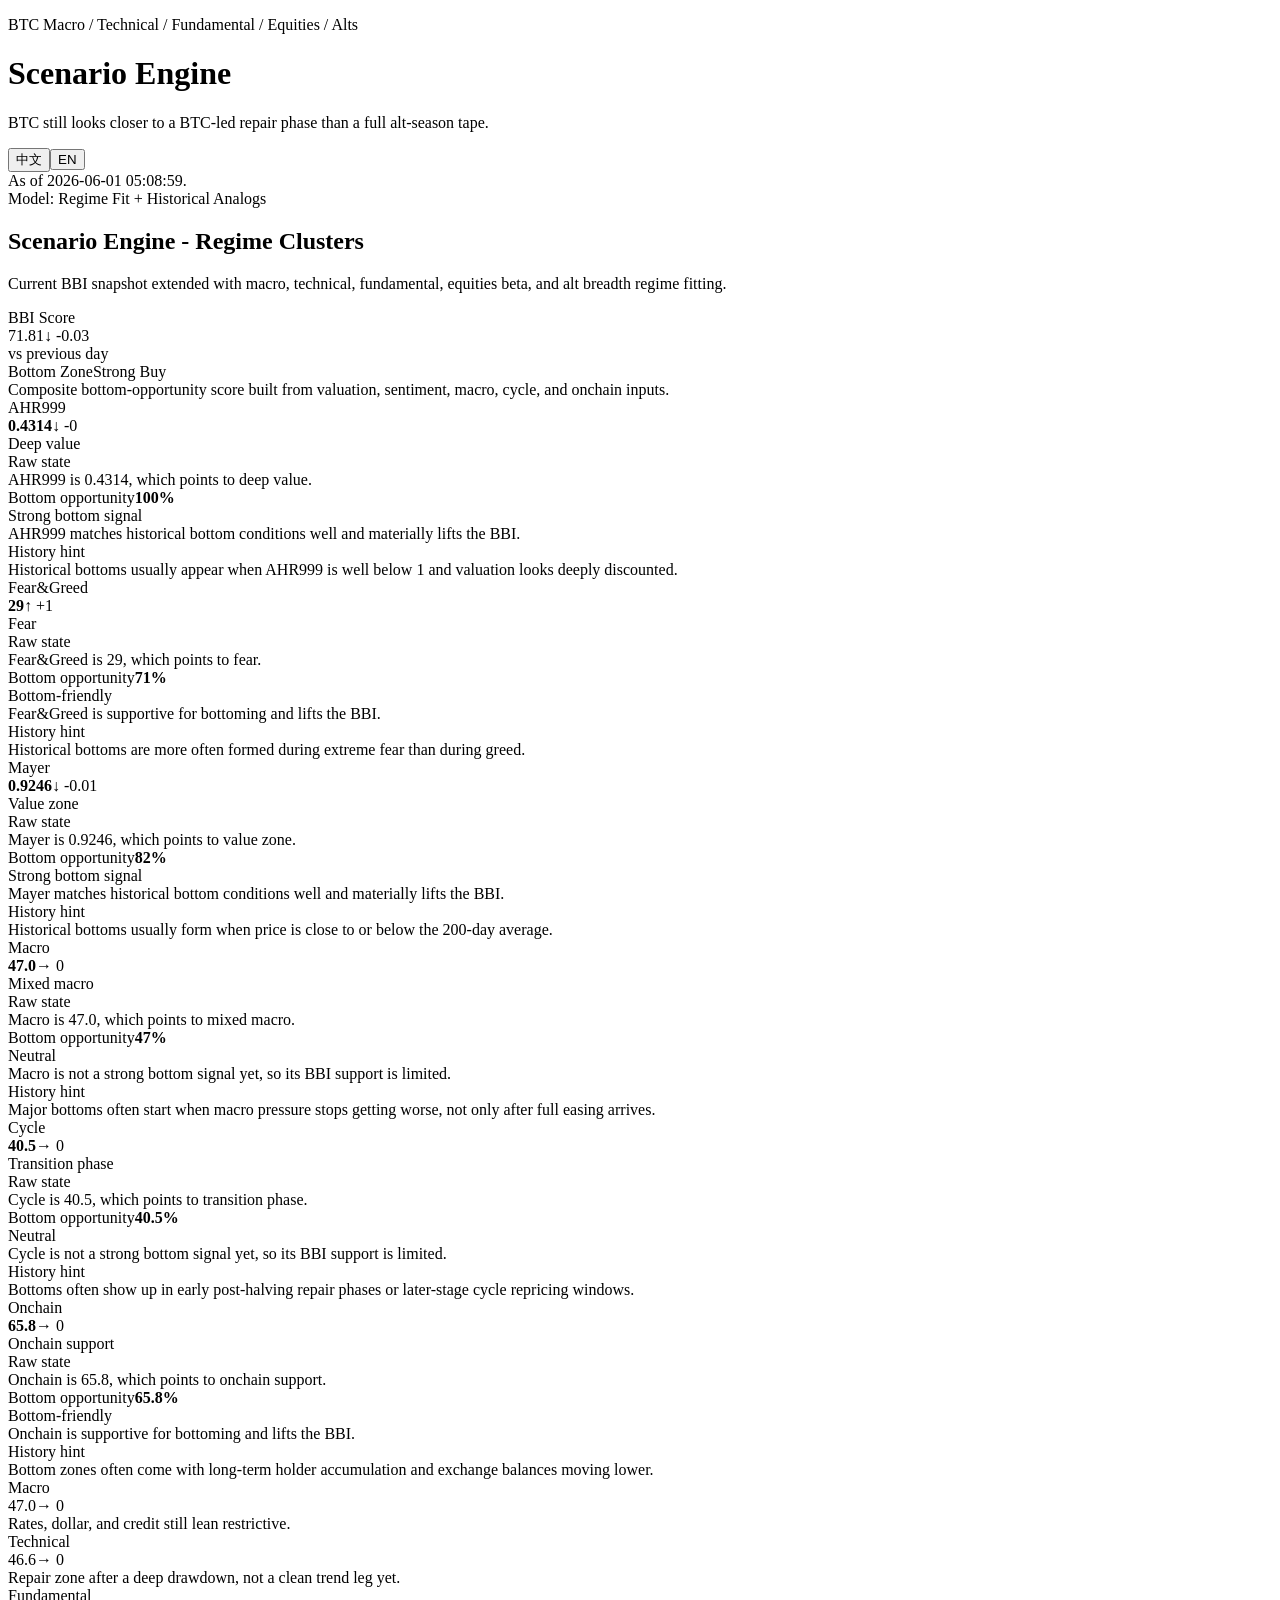
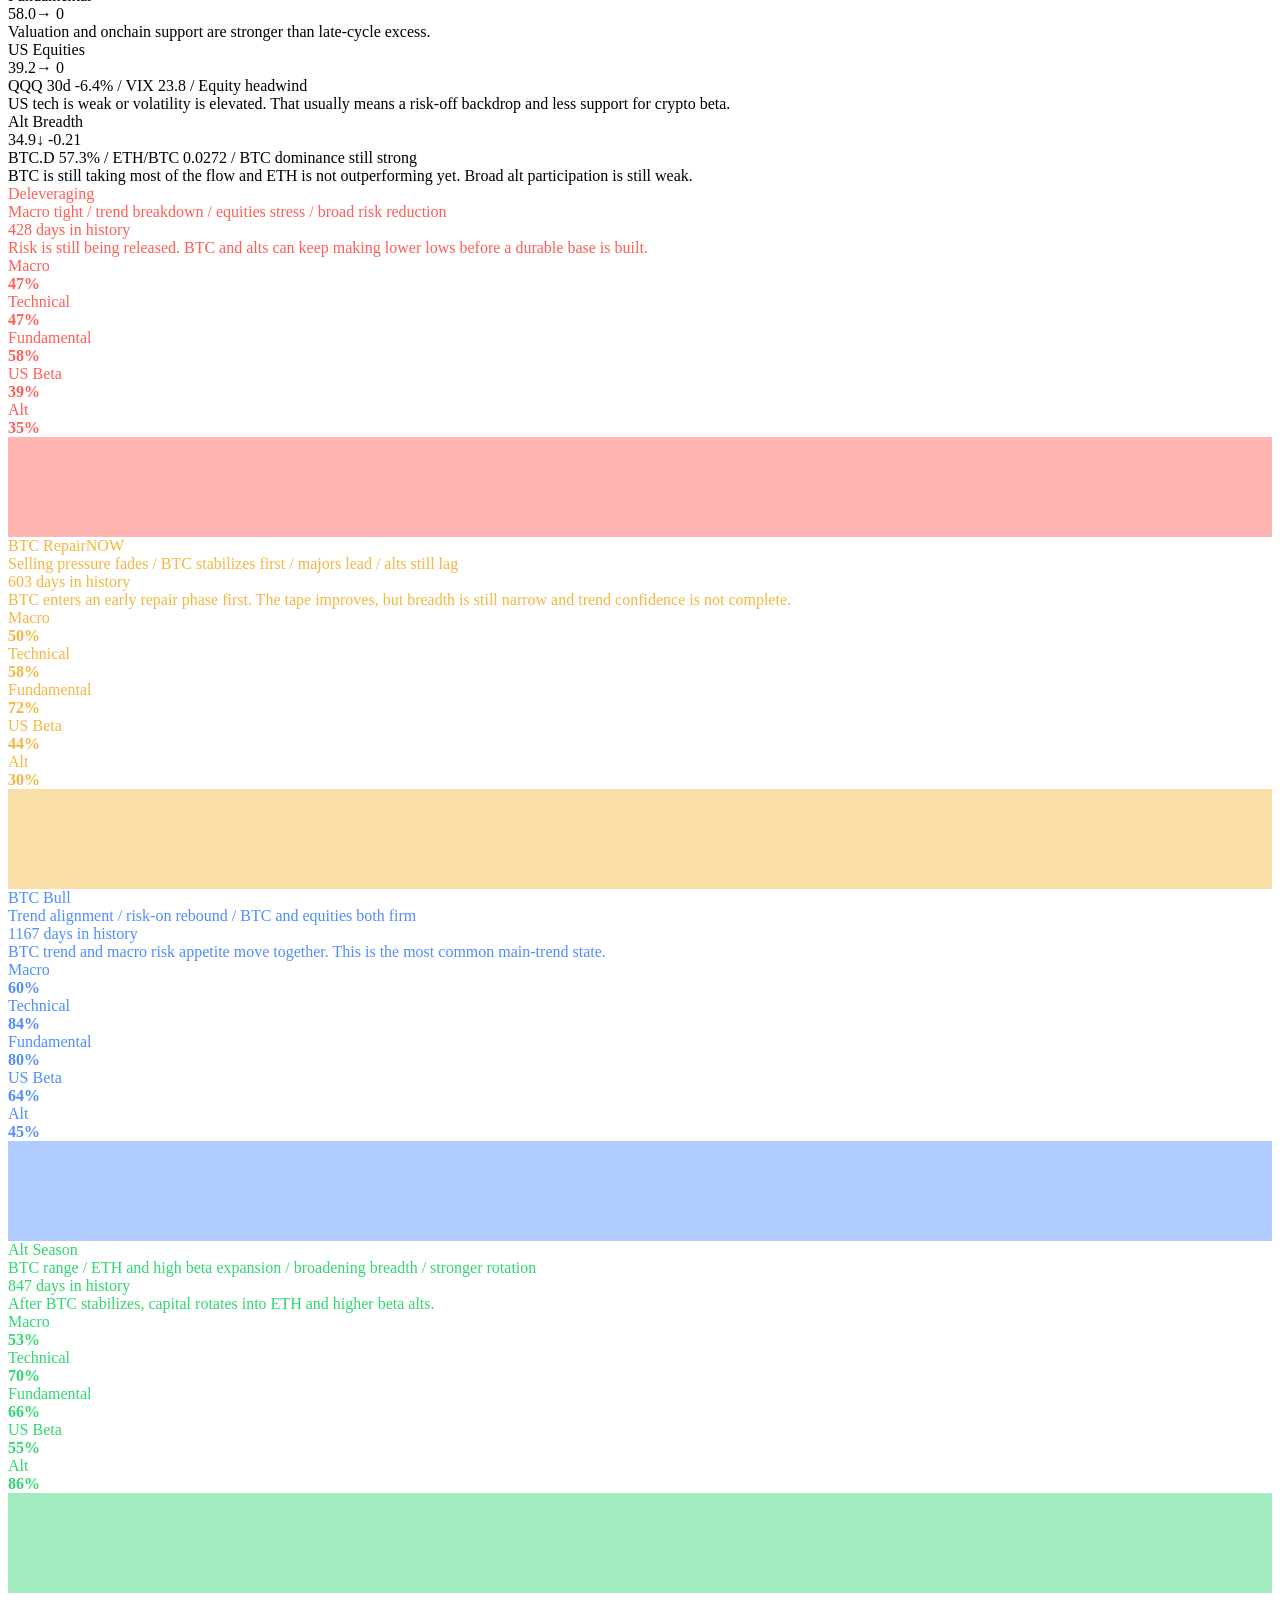
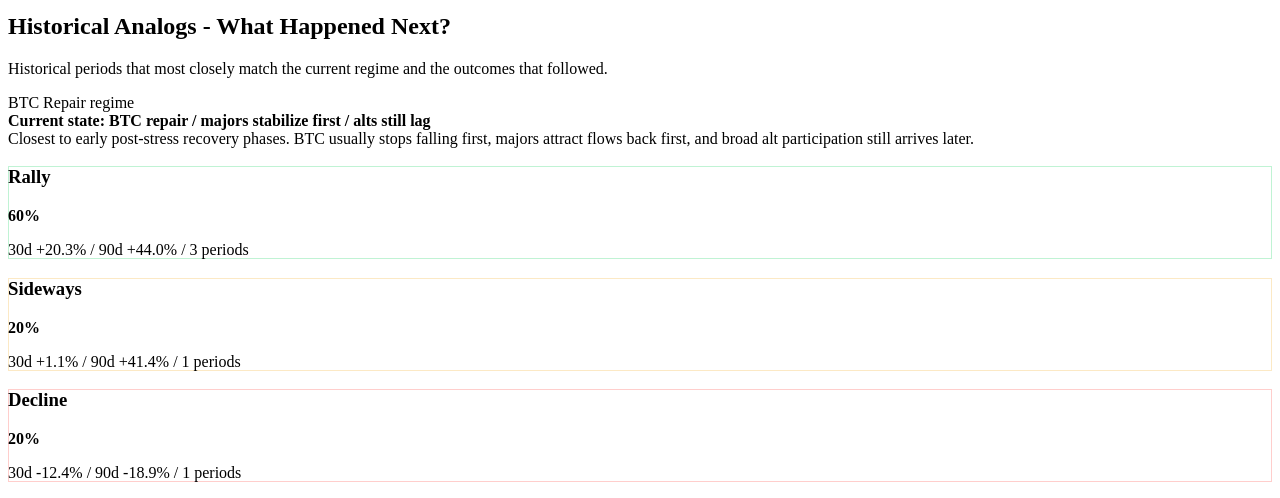
==== index.html @ 5a55af1e "Deploy BBI dashboard 2026-06-01T05:09:39Z" ====
<!DOCTYPE html><html lang="en"><head><meta charSet="utf-8"/><meta name="viewport" content="width=device-width, initial-scale=1"/><link rel="stylesheet" href="/BBI-Page/_next/static/css/bd94a041057c3c7c.css" data-precedence="next"/><link rel="preload" as="script" fetchPriority="low" href="/BBI-Page/_next/static/chunks/webpack-a147e63eb4eee7f7.js"/><script src="/BBI-Page/_next/static/chunks/4bd1b696-544a2c7dd83c2807.js" async=""></script><script src="/BBI-Page/_next/static/chunks/684-7458c9f9951d7378.js" async=""></script><script src="/BBI-Page/_next/static/chunks/main-app-923043926b00c5e9.js" async=""></script><script src="/BBI-Page/_next/static/chunks/app/page-52afeafeef159ca9.js" async=""></script><title>BTC Regime Dashboard</title><meta name="description" content="BTC macro, technical, fundamental, equities, and alt breadth dashboard."/><script src="/BBI-Page/_next/static/chunks/polyfills-42372ed130431b0a.js" noModule=""></script></head><body><div class="app-shell"><header class="hero"><div><p class="eyebrow">BTC Macro / Technical / Fundamental / Equities / Alts</p><h1>Scenario Engine</h1><p class="hero-copy">BTC still looks closer to a BTC-led repair phase than a full alt-season tape.</p></div><div class="hero-meta"><div class="lang-toggle" role="group" aria-label="Language toggle"><button class="">中文</button><button class="active">EN</button></div><div class="pill">As of<!-- --> <!-- -->2026-06-01 05:08:59.</div><div class="pill">Model: Regime Fit + Historical Analogs</div></div></header><main><section class="panel"><div class="panel-header"><div><h2>Scenario Engine - Regime Clusters</h2><p>Current BBI snapshot extended with macro, technical, fundamental, equities beta, and alt breadth regime fitting.</p></div></div><div class="metrics-layout"><article class="bbi-card"><div class="bbi-head"><div><div class="metric-label">BBI Score</div><div class="bbi-score-row"><div><div class="metric-value-with-delta large"><span class="metric-value bbi-value">71.81</span><span class="metric-delta down">↓<!-- --> <!-- -->-0.03</span></div><div class="metric-delta-caption">vs previous day</div></div><div class="bbi-status"><span class="bbi-zone">Bottom Zone</span><span class="bbi-signal">Strong Buy</span></div></div><div class="metric-note pos">Composite bottom-opportunity score built from valuation, sentiment, macro, cycle, and onchain inputs.</div></div></div><div class="bbi-breakdown"><div class="bbi-component"><div class="bbi-component-header"><div class="bbi-component-top"><span>AHR999</span><div class="bbi-component-value-wrap"><strong>0.4314</strong><span class="metric-delta inline down">↓<!-- --> <!-- -->-0</span></div></div><div class="bbi-component-meta">Deep value</div></div><div class="bbi-copy-block"><div class="bbi-copy-label">Raw state</div><div class="bbi-copy-text">AHR999 is 0.4314, which points to deep value.</div></div><div class="bbi-opportunity-block"><div class="bbi-component-top bbi-opportunity-top"><span>Bottom opportunity</span><strong>100<!-- -->%</strong></div><div class="bar subtle-bar"><i style="width:100%;color:#2fd670"></i></div><div class="bbi-component-meta">Strong bottom signal</div><div class="bbi-copy-text">AHR999 matches historical bottom conditions well and materially lifts the BBI.</div></div><div class="bbi-copy-block bbi-history-block"><div class="bbi-copy-label">History hint</div><div class="bbi-copy-text">Historical bottoms usually appear when AHR999 is well below 1 and valuation looks deeply discounted.</div></div></div><div class="bbi-component"><div class="bbi-component-header"><div class="bbi-component-top"><span>Fear&amp;Greed</span><div class="bbi-component-value-wrap"><strong>29</strong><span class="metric-delta inline up">↑<!-- --> <!-- -->+1</span></div></div><div class="bbi-component-meta">Fear</div></div><div class="bbi-copy-block"><div class="bbi-copy-label">Raw state</div><div class="bbi-copy-text">Fear&amp;Greed is 29, which points to fear.</div></div><div class="bbi-opportunity-block"><div class="bbi-component-top bbi-opportunity-top"><span>Bottom opportunity</span><strong>71<!-- -->%</strong></div><div class="bar subtle-bar"><i style="width:71%;color:#f3b63f"></i></div><div class="bbi-component-meta">Bottom-friendly</div><div class="bbi-copy-text">Fear&amp;Greed is supportive for bottoming and lifts the BBI.</div></div><div class="bbi-copy-block bbi-history-block"><div class="bbi-copy-label">History hint</div><div class="bbi-copy-text">Historical bottoms are more often formed during extreme fear than during greed.</div></div></div><div class="bbi-component"><div class="bbi-component-header"><div class="bbi-component-top"><span>Mayer</span><div class="bbi-component-value-wrap"><strong>0.9246</strong><span class="metric-delta inline down">↓<!-- --> <!-- -->-0.01</span></div></div><div class="bbi-component-meta">Value zone</div></div><div class="bbi-copy-block"><div class="bbi-copy-label">Raw state</div><div class="bbi-copy-text">Mayer is 0.9246, which points to value zone.</div></div><div class="bbi-opportunity-block"><div class="bbi-component-top bbi-opportunity-top"><span>Bottom opportunity</span><strong>82<!-- -->%</strong></div><div class="bar subtle-bar"><i style="width:82%;color:#4f8cff"></i></div><div class="bbi-component-meta">Strong bottom signal</div><div class="bbi-copy-text">Mayer matches historical bottom conditions well and materially lifts the BBI.</div></div><div class="bbi-copy-block bbi-history-block"><div class="bbi-copy-label">History hint</div><div class="bbi-copy-text">Historical bottoms usually form when price is close to or below the 200-day average.</div></div></div><div class="bbi-component"><div class="bbi-component-header"><div class="bbi-component-top"><span>Macro</span><div class="bbi-component-value-wrap"><strong>47.0</strong><span class="metric-delta inline flat">→<!-- --> <!-- -->0</span></div></div><div class="bbi-component-meta">Mixed macro</div></div><div class="bbi-copy-block"><div class="bbi-copy-label">Raw state</div><div class="bbi-copy-text">Macro is 47.0, which points to mixed macro.</div></div><div class="bbi-opportunity-block"><div class="bbi-component-top bbi-opportunity-top"><span>Bottom opportunity</span><strong>47<!-- -->%</strong></div><div class="bar subtle-bar"><i style="width:47%;color:#ff8a4c"></i></div><div class="bbi-component-meta">Neutral</div><div class="bbi-copy-text">Macro is not a strong bottom signal yet, so its BBI support is limited.</div></div><div class="bbi-copy-block bbi-history-block"><div class="bbi-copy-label">History hint</div><div class="bbi-copy-text">Major bottoms often start when macro pressure stops getting worse, not only after full easing arrives.</div></div></div><div class="bbi-component"><div class="bbi-component-header"><div class="bbi-component-top"><span>Cycle</span><div class="bbi-component-value-wrap"><strong>40.5</strong><span class="metric-delta inline flat">→<!-- --> <!-- -->0</span></div></div><div class="bbi-component-meta">Transition phase</div></div><div class="bbi-copy-block"><div class="bbi-copy-label">Raw state</div><div class="bbi-copy-text">Cycle is 40.5, which points to transition phase.</div></div><div class="bbi-opportunity-block"><div class="bbi-component-top bbi-opportunity-top"><span>Bottom opportunity</span><strong>40.5<!-- -->%</strong></div><div class="bar subtle-bar"><i style="width:40.5%;color:#7a8cff"></i></div><div class="bbi-component-meta">Neutral</div><div class="bbi-copy-text">Cycle is not a strong bottom signal yet, so its BBI support is limited.</div></div><div class="bbi-copy-block bbi-history-block"><div class="bbi-copy-label">History hint</div><div class="bbi-copy-text">Bottoms often show up in early post-halving repair phases or later-stage cycle repricing windows.</div></div></div><div class="bbi-component"><div class="bbi-component-header"><div class="bbi-component-top"><span>Onchain</span><div class="bbi-component-value-wrap"><strong>65.8</strong><span class="metric-delta inline flat">→<!-- --> <!-- -->0</span></div></div><div class="bbi-component-meta">Onchain support</div></div><div class="bbi-copy-block"><div class="bbi-copy-label">Raw state</div><div class="bbi-copy-text">Onchain is 65.8, which points to onchain support.</div></div><div class="bbi-opportunity-block"><div class="bbi-component-top bbi-opportunity-top"><span>Bottom opportunity</span><strong>65.8<!-- -->%</strong></div><div class="bar subtle-bar"><i style="width:65.8%;color:#46d4d1"></i></div><div class="bbi-component-meta">Bottom-friendly</div><div class="bbi-copy-text">Onchain is supportive for bottoming and lifts the BBI.</div></div><div class="bbi-copy-block bbi-history-block"><div class="bbi-copy-label">History hint</div><div class="bbi-copy-text">Bottom zones often come with long-term holder accumulation and exchange balances moving lower.</div></div></div></div></article><div class="metric-grid secondary-metrics"><article class="metric-card"><div class="metric-label">Macro</div><div class="metric-value-with-delta "><span class="metric-value ">47.0</span><span class="metric-delta flat">→<!-- --> <!-- -->0</span></div><div class="metric-note warn">Rates, dollar, and credit still lean restrictive.</div></article><article class="metric-card"><div class="metric-label">Technical</div><div class="metric-value-with-delta "><span class="metric-value ">46.6</span><span class="metric-delta flat">→<!-- --> <!-- -->0</span></div><div class="metric-note warn">Repair zone after a deep drawdown, not a clean trend leg yet.</div></article><article class="metric-card"><div class="metric-label">Fundamental</div><div class="metric-value-with-delta "><span class="metric-value ">58.0</span><span class="metric-delta flat">→<!-- --> <!-- -->0</span></div><div class="metric-note pos">Valuation and onchain support are stronger than late-cycle excess.</div></article><article class="metric-card"><div class="metric-label">US Equities</div><div class="metric-value-with-delta "><span class="metric-value ">39.2</span><span class="metric-delta flat">→<!-- --> <!-- -->0</span></div><div class="metric-note warn">QQQ 30d -6.4% / VIX 23.8 / Equity headwind</div><div class="metric-note">US tech is weak or volatility is elevated. That usually means a risk-off backdrop and less support for crypto beta.</div></article><article class="metric-card"><div class="metric-label">Alt Breadth</div><div class="metric-value-with-delta "><span class="metric-value ">34.9</span><span class="metric-delta down">↓<!-- --> <!-- -->-0.21</span></div><div class="metric-note risk">BTC.D 57.3% / ETH/BTC 0.0272 / BTC dominance still strong</div><div class="metric-note">BTC is still taking most of the flow and ETH is not outperforming yet. Broad alt participation is still weak.</div></article></div></div><div class="cluster-grid"><article class="cluster-card " style="color:#ff5d57"><div class="cluster-head"><div class="cluster-dot"></div><div class="cluster-title">Deleveraging</div></div><div class="cluster-subtitle">Macro tight / trend breakdown / equities stress / broad risk reduction</div><div class="cluster-history">428 days in history</div><div class="cluster-thesis">Risk is still being released. BTC and alts can keep making lower lows before a durable base is built.</div><div class="signal-list"><div class="signal-row"><span>Macro</span><div class="bar"><i style="width:47%;color:#ff5d57"></i></div><strong>47<!-- -->%</strong></div><div class="signal-row"><span>Technical</span><div class="bar"><i style="width:47%;color:#ff5d57"></i></div><strong>47<!-- -->%</strong></div><div class="signal-row"><span>Fundamental</span><div class="bar"><i style="width:58%;color:#ff5d57"></i></div><strong>58<!-- -->%</strong></div><div class="signal-row"><span>US Beta</span><div class="bar"><i style="width:39%;color:#ff5d57"></i></div><strong>39<!-- -->%</strong></div><div class="signal-row"><span>Alt</span><div class="bar"><i style="width:35%;color:#ff5d57"></i></div><strong>35<!-- -->%</strong></div></div><div class="micro-strip" style="grid-template-columns:repeat(3, minmax(0, 1fr))"><div data-label="Rally" style="height:28.8px;background:rgba(255, 93, 87, 0.45)"></div><div data-label="Sideways" style="height:22px;background:rgba(255, 93, 87, 0.45)"></div><div data-label="Decline" style="height:49.2px;background:rgba(255, 93, 87, 0.45)"></div></div></article><article class="cluster-card active" style="color:#f3b63f"><div class="cluster-head"><div class="cluster-dot"></div><div class="cluster-title">BTC Repair<span class="now-tag">NOW</span></div></div><div class="cluster-subtitle">Selling pressure fades / BTC stabilizes first / majors lead / alts still lag</div><div class="cluster-history">603 days in history</div><div class="cluster-thesis">BTC enters an early repair phase first. The tape improves, but breadth is still narrow and trend confidence is not complete.</div><div class="signal-list"><div class="signal-row"><span>Macro</span><div class="bar"><i style="width:50%;color:#f3b63f"></i></div><strong>50<!-- -->%</strong></div><div class="signal-row"><span>Technical</span><div class="bar"><i style="width:58%;color:#f3b63f"></i></div><strong>58<!-- -->%</strong></div><div class="signal-row"><span>Fundamental</span><div class="bar"><i style="width:72%;color:#f3b63f"></i></div><strong>72<!-- -->%</strong></div><div class="signal-row"><span>US Beta</span><div class="bar"><i style="width:44%;color:#f3b63f"></i></div><strong>44<!-- -->%</strong></div><div class="signal-row"><span>Alt</span><div class="bar"><i style="width:30%;color:#f3b63f"></i></div><strong>30<!-- -->%</strong></div></div><div class="micro-strip" style="grid-template-columns:repeat(3, minmax(0, 1fr))"><div data-label="Rally" style="height:42.4px;background:rgba(243, 182, 63, 0.45)"></div><div data-label="Sideways" style="height:28.8px;background:rgba(243, 182, 63, 0.45)"></div><div data-label="Decline" style="height:28.8px;background:rgba(243, 182, 63, 0.45)"></div></div></article><article class="cluster-card " style="color:#4f8cff"><div class="cluster-head"><div class="cluster-dot"></div><div class="cluster-title">BTC Bull</div></div><div class="cluster-subtitle">Trend alignment / risk-on rebound / BTC and equities both firm</div><div class="cluster-history">1167 days in history</div><div class="cluster-thesis">BTC trend and macro risk appetite move together. This is the most common main-trend state.</div><div class="signal-list"><div class="signal-row"><span>Macro</span><div class="bar"><i style="width:60%;color:#4f8cff"></i></div><strong>60<!-- -->%</strong></div><div class="signal-row"><span>Technical</span><div class="bar"><i style="width:84%;color:#4f8cff"></i></div><strong>84<!-- -->%</strong></div><div class="signal-row"><span>Fundamental</span><div class="bar"><i style="width:80%;color:#4f8cff"></i></div><strong>80<!-- -->%</strong></div><div class="signal-row"><span>US Beta</span><div class="bar"><i style="width:64%;color:#4f8cff"></i></div><strong>64<!-- -->%</strong></div><div class="signal-row"><span>Alt</span><div class="bar"><i style="width:45%;color:#4f8cff"></i></div><strong>45<!-- -->%</strong></div></div><div class="micro-strip" style="grid-template-columns:repeat(3, minmax(0, 1fr))"><div data-label="Rally" style="height:44.78px;background:rgba(79, 140, 255, 0.45)"></div><div data-label="Sideways" style="height:27.78px;background:rgba(79, 140, 255, 0.45)"></div><div data-label="Decline" style="height:27.78px;background:rgba(79, 140, 255, 0.45)"></div></div></article><article class="cluster-card " style="color:#2fd670"><div class="cluster-head"><div class="cluster-dot"></div><div class="cluster-title">Alt Season</div></div><div class="cluster-subtitle">BTC range / ETH and high beta expansion / broadening breadth / stronger rotation</div><div class="cluster-history">847 days in history</div><div class="cluster-thesis">After BTC stabilizes, capital rotates into ETH and higher beta alts.</div><div class="signal-list"><div class="signal-row"><span>Macro</span><div class="bar"><i style="width:53%;color:#2fd670"></i></div><strong>53<!-- -->%</strong></div><div class="signal-row"><span>Technical</span><div class="bar"><i style="width:70%;color:#2fd670"></i></div><strong>70<!-- -->%</strong></div><div class="signal-row"><span>Fundamental</span><div class="bar"><i style="width:66%;color:#2fd670"></i></div><strong>66<!-- -->%</strong></div><div class="signal-row"><span>US Beta</span><div class="bar"><i style="width:55%;color:#2fd670"></i></div><strong>55<!-- -->%</strong></div><div class="signal-row"><span>Alt</span><div class="bar"><i style="width:86%;color:#2fd670"></i></div><strong>86<!-- -->%</strong></div></div><div class="micro-strip" style="grid-template-columns:repeat(3, minmax(0, 1fr))"><div data-label="Rally" style="height:35.6px;background:rgba(47, 214, 112, 0.45)"></div><div data-label="Sideways" style="height:35.6px;background:rgba(47, 214, 112, 0.45)"></div><div data-label="Decline" style="height:28.8px;background:rgba(47, 214, 112, 0.45)"></div></div></article></div></section><section class="panel analog-panel"><div class="panel-header"><div><h2>Historical Analogs - What Happened Next?</h2><p>Historical periods that most closely match the current regime and the outcomes that followed.</p></div><div class="pill subtle">BTC Repair<!-- --> <!-- -->regime</div></div><div class="callout"><strong>Current state: BTC repair / majors stabilize first / alts still lag</strong><br/>Closest to early post-stress recovery phases. BTC usually stops falling first, majors attract flows back first, and broad alt participation still arrives later.</div><div class="outcome-grid"><article class="outcome-card" style="border-color:#2fd670;box-shadow:0 0 0 1px rgba(47, 214, 112, 0.3) inset"><h3 class="pos">Rally</h3><strong class="pos">60<!-- -->%</strong><p>30d +20.3% / 90d +44.0% / 3 periods</p></article><article class="outcome-card" style="border-color:#f3b63f;box-shadow:0 0 0 1px rgba(243, 182, 63, 0.3) inset"><h3 class="flat">Sideways</h3><strong class="flat">20<!-- -->%</strong><p>30d +1.1% / 90d +41.4% / 1 periods</p></article><article class="outcome-card" style="border-color:#ff5d57;box-shadow:0 0 0 1px rgba(255, 93, 87, 0.3) inset"><h3 class="neg">Decline</h3><strong class="neg">20<!-- -->%</strong><p>30d -12.4% / 90d -18.9% / 1 periods</p></article></div></section></main></div><script src="/BBI-Page/_next/static/chunks/webpack-a147e63eb4eee7f7.js" async=""></script><script>(self.__next_f=self.__next_f||[]).push([0])</script><script>self.__next_f.push([1,"1:\"$Sreact.fragment\"\n2:I[7555,[],\"\"]\n3:I[1295,[],\"\"]\n5:I[9665,[],\"OutletBoundary\"]\n8:I[9665,[],\"ViewportBoundary\"]\na:I[9665,[],\"MetadataBoundary\"]\nc:I[6614,[],\"\"]\n:HL[\"/BBI-Page/_next/static/css/bd94a041057c3c7c.css\",\"style\"]\n"])</script><script>self.__next_f.push([1,"0:{\"P\":null,\"b\":\"fDonMDnOrNrvxZKt0s-2t\",\"p\":\"/BBI-Page\",\"c\":[\"\",\"\"],\"i\":false,\"f\":[[[\"\",{\"children\":[\"__PAGE__\",{}]},\"$undefined\",\"$undefined\",true],[\"\",[\"$\",\"$1\",\"c\",{\"children\":[[[\"$\",\"link\",\"0\",{\"rel\":\"stylesheet\",\"href\":\"/BBI-Page/_next/static/css/bd94a041057c3c7c.css\",\"precedence\":\"next\",\"crossOrigin\":\"$undefined\",\"nonce\":\"$undefined\"}]],[\"$\",\"html\",null,{\"lang\":\"en\",\"children\":[\"$\",\"body\",null,{\"children\":[\"$\",\"$L2\",null,{\"parallelRouterKey\":\"children\",\"error\":\"$undefined\",\"errorStyles\":\"$undefined\",\"errorScripts\":\"$undefined\",\"template\":[\"$\",\"$L3\",null,{}],\"templateStyles\":\"$undefined\",\"templateScripts\":\"$undefined\",\"notFound\":[[[\"$\",\"title\",null,{\"children\":\"404: This page could not be found.\"}],[\"$\",\"div\",null,{\"style\":{\"fontFamily\":\"system-ui,\\\"Segoe UI\\\",Roboto,Helvetica,Arial,sans-serif,\\\"Apple Color Emoji\\\",\\\"Segoe UI Emoji\\\"\",\"height\":\"100vh\",\"textAlign\":\"center\",\"display\":\"flex\",\"flexDirection\":\"column\",\"alignItems\":\"center\",\"justifyContent\":\"center\"},\"children\":[\"$\",\"div\",null,{\"children\":[[\"$\",\"style\",null,{\"dangerouslySetInnerHTML\":{\"__html\":\"body{color:#000;background:#fff;margin:0}.next-error-h1{border-right:1px solid rgba(0,0,0,.3)}@media (prefers-color-scheme:dark){body{color:#fff;background:#000}.next-error-h1{border-right:1px solid rgba(255,255,255,.3)}}\"}}],[\"$\",\"h1\",null,{\"className\":\"next-error-h1\",\"style\":{\"display\":\"inline-block\",\"margin\":\"0 20px 0 0\",\"padding\":\"0 23px 0 0\",\"fontSize\":24,\"fontWeight\":500,\"verticalAlign\":\"top\",\"lineHeight\":\"49px\"},\"children\":404}],[\"$\",\"div\",null,{\"style\":{\"display\":\"inline-block\"},\"children\":[\"$\",\"h2\",null,{\"style\":{\"fontSize\":14,\"fontWeight\":400,\"lineHeight\":\"49px\",\"margin\":0},\"children\":\"This page could not be found.\"}]}]]}]}]],[]],\"forbidden\":\"$undefined\",\"unauthorized\":\"$undefined\"}]}]}]]}],{\"children\":[\"__PAGE__\",[\"$\",\"$1\",\"c\",{\"children\":[\"$L4\",\"$undefined\",null,[\"$\",\"$L5\",null,{\"children\":[\"$L6\",\"$L7\",null]}]]}],{},null,false]},null,false],[\"$\",\"$1\",\"h\",{\"children\":[null,[\"$\",\"$1\",\"RMviSoxcm7Jyn9FO8-VSK\",{\"children\":[[\"$\",\"$L8\",null,{\"children\":\"$L9\"}],null]}],[\"$\",\"$La\",null,{\"children\":\"$Lb\"}]]}],false]],\"m\":\"$undefined\",\"G\":[\"$c\",\"$undefined\"],\"s\":false,\"S\":true}\n"])</script><script>self.__next_f.push([1,"9:[[\"$\",\"meta\",\"0\",{\"charSet\":\"utf-8\"}],[\"$\",\"meta\",\"1\",{\"name\":\"viewport\",\"content\":\"width=device-width, initial-scale=1\"}]]\n6:null\n"])</script><script>self.__next_f.push([1,"7:null\nb:[[\"$\",\"title\",\"0\",{\"children\":\"BTC Regime Dashboard\"}],[\"$\",\"meta\",\"1\",{\"name\":\"description\",\"content\":\"BTC macro, technical, fundamental, equities, and alt breadth dashboard.\"}]]\n"])</script><script>self.__next_f.push([1,"d:I[1111,[\"974\",\"static/chunks/app/page-52afeafeef159ca9.js\"],\"DashboardPage\"]\n"])</script><script>self.__next_f.push([1,"4:[\"$\",\"$Ld\",null,{\"data\":{\"asOf\":\"2026-06-01T05:08:59.401231Z\",\"headline\":\"BTC still looks closer to a BTC-led repair phase than a full alt-season tape.\",\"selectedRegime\":\"btc-accumulation\",\"bbiCard\":{\"label\":\"BBI Score\",\"value\":\"71.81\",\"zone\":\"Bottom Zone\",\"signal\":\"Strong Buy\",\"note\":\"Composite bottom-opportunity score built from valuation, sentiment, macro, cycle, and onchain inputs.\",\"tone\":\"pos\",\"delta\":{\"direction\":\"down\",\"value\":\"-0.03\"},\"components\":[{\"label\":\"AHR999\",\"color\":\"#2fd670\",\"value\":\"0.4314\",\"note\":\"Deep value\",\"barValue\":100,\"rawValueText\":\"0.4314\",\"rawLabel\":\"Deep value\",\"opportunityScore\":100,\"opportunityLabel\":\"Strong bottom signal\",\"historyHint\":\"Historical bottoms usually appear when AHR999 is well below 1 and valuation looks deeply discounted.\",\"delta\":{\"direction\":\"down\",\"value\":\"-0\"}},{\"label\":\"Fear\u0026Greed\",\"color\":\"#f3b63f\",\"value\":\"29\",\"note\":\"Fear\",\"barValue\":71,\"rawValueText\":\"29\",\"rawLabel\":\"Fear\",\"opportunityScore\":71,\"opportunityLabel\":\"Bottom-friendly\",\"historyHint\":\"Historical bottoms are more often formed during extreme fear than during greed.\",\"delta\":{\"direction\":\"up\",\"value\":\"+1\"}},{\"label\":\"Mayer\",\"color\":\"#4f8cff\",\"value\":\"0.9246\",\"note\":\"Value zone\",\"barValue\":82,\"rawValueText\":\"0.9246\",\"rawLabel\":\"Value zone\",\"opportunityScore\":82,\"opportunityLabel\":\"Strong bottom signal\",\"historyHint\":\"Historical bottoms usually form when price is close to or below the 200-day average.\",\"delta\":{\"direction\":\"down\",\"value\":\"-0.01\"}},{\"label\":\"Macro\",\"color\":\"#ff8a4c\",\"value\":\"47.0\",\"note\":\"Mixed macro\",\"barValue\":47,\"rawValueText\":\"47.0\",\"rawLabel\":\"Mixed macro\",\"opportunityScore\":47,\"opportunityLabel\":\"Neutral\",\"historyHint\":\"Major bottoms often start when macro pressure stops getting worse, not only after full easing arrives.\",\"delta\":{\"direction\":\"flat\",\"value\":\"0\"}},{\"label\":\"Cycle\",\"color\":\"#7a8cff\",\"value\":\"40.5\",\"note\":\"Transition phase\",\"barValue\":40.5,\"rawValueText\":\"40.5\",\"rawLabel\":\"Transition phase\",\"opportunityScore\":40.5,\"opportunityLabel\":\"Neutral\",\"historyHint\":\"Bottoms often show up in early post-halving repair phases or later-stage cycle repricing windows.\",\"delta\":{\"direction\":\"flat\",\"value\":\"0\"}},{\"label\":\"Onchain\",\"color\":\"#46d4d1\",\"value\":\"65.8\",\"note\":\"Onchain support\",\"barValue\":65.8,\"rawValueText\":\"65.8\",\"rawLabel\":\"Onchain support\",\"opportunityScore\":65.8,\"opportunityLabel\":\"Bottom-friendly\",\"historyHint\":\"Bottom zones often come with long-term holder accumulation and exchange balances moving lower.\",\"delta\":{\"direction\":\"flat\",\"value\":\"0\"}}]},\"snapshotMetrics\":[{\"label\":\"BBI Score\",\"value\":\"71.81\",\"note\":\"Latest BBI output\",\"tone\":\"pos\",\"delta\":{\"direction\":\"down\",\"value\":\"-0.03\"}},{\"label\":\"Macro\",\"value\":\"47.0\",\"note\":\"Rates, dollar, and credit still lean restrictive.\",\"tone\":\"warn\",\"delta\":{\"direction\":\"flat\",\"value\":\"0\"}},{\"label\":\"Technical\",\"value\":\"46.6\",\"note\":\"Repair zone after a deep drawdown, not a clean trend leg yet.\",\"tone\":\"warn\",\"delta\":{\"direction\":\"flat\",\"value\":\"0\"}},{\"label\":\"Fundamental\",\"value\":\"58.0\",\"note\":\"Valuation and onchain support are stronger than late-cycle excess.\",\"tone\":\"pos\",\"delta\":{\"direction\":\"flat\",\"value\":\"0\"}},{\"label\":\"US Equities\",\"value\":\"39.2\",\"note\":\"QQQ 30d -6.4% / VIX 23.8 / Equity headwind\",\"detail\":\"US tech is weak or volatility is elevated. That usually means a risk-off backdrop and less support for crypto beta.\",\"tone\":\"warn\",\"delta\":{\"direction\":\"flat\",\"value\":\"0\"}},{\"label\":\"Alt Breadth\",\"value\":\"34.9\",\"note\":\"BTC.D 57.3% / ETH/BTC 0.0272 / BTC dominance still strong\",\"detail\":\"BTC is still taking most of the flow and ETH is not outperforming yet. Broad alt participation is still weak.\",\"tone\":\"risk\",\"delta\":{\"direction\":\"down\",\"value\":\"-0.21\"}}],\"dimensions\":{\"macro\":47.03,\"technical\":46.62,\"fundamental\":58.01,\"equity\":39.22,\"alts\":34.9},\"regimes\":[{\"id\":\"stress-reset\",\"name\":\"Deleveraging\",\"color\":\"#ff5d57\",\"current\":false,\"history\":\"428 days in history\",\"subtitle\":\"Macro tight / trend breakdown / equities stress / broad risk reduction\",\"thesis\":\"Risk is still being released. BTC and alts can keep making lower lows before a durable base is built.\",\"summary\":\"Current state still looks like a deleveraging regime. Macro 47.0 is weak, technical 46.6 is still under breakdown pressure, and equity plus alt breadth remain fragile. This is the stage where downside risk is still larger than upside.\",\"outcomes\":[{\"label\":\"Rally\",\"value\":20,\"detail\":\"30d +31.5% / 90d +147.8% / 1 periods\",\"tone\":\"pos\"},{\"label\":\"Sideways\",\"value\":0,\"detail\":\"30d +0.0% / 90d +0.0% / 0 periods\",\"tone\":\"flat\"},{\"label\":\"Decline\",\"value\":80,\"detail\":\"30d -36.9% / 90d -41.9% / 4 periods\",\"tone\":\"neg\"}],\"signals\":[{\"label\":\"Macro\",\"value\":47},{\"label\":\"Technical\",\"value\":47},{\"label\":\"Fundamental\",\"value\":58},{\"label\":\"US Beta\",\"value\":39},{\"label\":\"Alt\",\"value\":35}],\"micro\":[{\"label\":\"Rally\",\"value\":0.2},{\"label\":\"Sideways\",\"value\":0},{\"label\":\"Decline\",\"value\":0.8}]},{\"id\":\"btc-accumulation\",\"name\":\"BTC Repair\",\"color\":\"#f3b63f\",\"current\":true,\"history\":\"603 days in history\",\"subtitle\":\"Selling pressure fades / BTC stabilizes first / majors lead / alts still lag\",\"thesis\":\"BTC enters an early repair phase first. The tape improves, but breadth is still narrow and trend confidence is not complete.\",\"summary\":\"Current state looks closer to BTC repair than full risk release. BTC is stabilizing before the rest of the tape, but breadth is still narrow and alts are not in charge yet.\",\"outcomes\":[{\"label\":\"Rally\",\"value\":60,\"detail\":\"30d +20.3% / 90d +44.0% / 3 periods\",\"tone\":\"pos\"},{\"label\":\"Sideways\",\"value\":20,\"detail\":\"30d +1.1% / 90d +41.4% / 1 periods\",\"tone\":\"flat\"},{\"label\":\"Decline\",\"value\":20,\"detail\":\"30d -12.4% / 90d -18.9% / 1 periods\",\"tone\":\"neg\"}],\"signals\":[{\"label\":\"Macro\",\"value\":50},{\"label\":\"Technical\",\"value\":58},{\"label\":\"Fundamental\",\"value\":72},{\"label\":\"US Beta\",\"value\":44},{\"label\":\"Alt\",\"value\":30}],\"micro\":[{\"label\":\"Rally\",\"value\":0.6},{\"label\":\"Sideways\",\"value\":0.2},{\"label\":\"Decline\",\"value\":0.2}]},{\"id\":\"btc-bull\",\"name\":\"BTC Bull\",\"color\":\"#4f8cff\",\"current\":false,\"history\":\"1167 days in history\",\"subtitle\":\"Trend alignment / risk-on rebound / BTC and equities both firm\",\"thesis\":\"BTC trend and macro risk appetite move together. This is the most common main-trend state.\",\"summary\":\"A cleaner BTC bull regime needs BTC back in a medium-term uptrend with better macro conditions and calmer equity volatility.\",\"outcomes\":[{\"label\":\"Rally\",\"value\":67,\"detail\":\"30d +17.1% / 90d +60.7% / 4 periods\",\"tone\":\"pos\"},{\"label\":\"Sideways\",\"value\":17,\"detail\":\"30d +1.7% / 90d +9.4% / 1 periods\",\"tone\":\"flat\"},{\"label\":\"Decline\",\"value\":17,\"detail\":\"30d -11.8% / 90d -6.7% / 1 periods\",\"tone\":\"neg\"}],\"signals\":[{\"label\":\"Macro\",\"value\":60},{\"label\":\"Technical\",\"value\":84},{\"label\":\"Fundamental\",\"value\":80},{\"label\":\"US Beta\",\"value\":64},{\"label\":\"Alt\",\"value\":45}],\"micro\":[{\"label\":\"Rally\",\"value\":0.67},{\"label\":\"Sideways\",\"value\":0.17},{\"label\":\"Decline\",\"value\":0.17}]},{\"id\":\"alt-season\",\"name\":\"Alt Season\",\"color\":\"#2fd670\",\"current\":false,\"history\":\"847 days in history\",\"subtitle\":\"BTC range / ETH and high beta expansion / broadening breadth / stronger rotation\",\"thesis\":\"After BTC stabilizes, capital rotates into ETH and higher beta alts.\",\"summary\":\"The key for Alt Season is not another BTC vertical move, but BTC stability plus stronger ETH/BTC and broader market participation.\",\"outcomes\":[{\"label\":\"Rally\",\"value\":40,\"detail\":\"30d +17.3% / 90d +54.7% / 2 periods\",\"tone\":\"pos\"},{\"label\":\"Sideways\",\"value\":40,\"detail\":\"30d +4.8% / 90d +24.9% / 2 periods\",\"tone\":\"flat\"},{\"label\":\"Decline\",\"value\":20,\"detail\":\"30d -21.4% / 90d -33.8% / 1 periods\",\"tone\":\"neg\"}],\"signals\":[{\"label\":\"Macro\",\"value\":53},{\"label\":\"Technical\",\"value\":70},{\"label\":\"Fundamental\",\"value\":66},{\"label\":\"US Beta\",\"value\":55},{\"label\":\"Alt\",\"value\":86}],\"micro\":[{\"label\":\"Rally\",\"value\":0.4},{\"label\":\"Sideways\",\"value\":0.4},{\"label\":\"Decline\",\"value\":0.2}]}],\"analogs\":{\"stress-reset\":{\"label\":\"Current state: deleveraging / forced risk reduction / weak breadth\",\"narrative\":\"Closest to true risk-release windows where volatility forces positioning lower. In this regime, downside usually remains larger than upside until liquidation pressure and macro stress fade.\",\"rows\":[[\"2018-11-07 -\u003e 2018-11-25\",18,72,\"Capitulation extension / breadth collapses\",\"$$6,461 -\u003e $3,824 (-40.8%)\",-52.4,-45.6,-8.2,\"Decline\"],[\"2021-11-15 -\u003e 2021-12-04\",19,63,\"Trend break / leverage unwind\",\"$$65,520 -\u003e $49,221 (-24.9%)\",-31.7,-41.5,-36.8,\"Decline\"],[\"2022-06-07 -\u003e 2022-06-18\",11,60,\"Forced deleveraging / macro panic\",\"$$31,333 -\u003e $18,909 (-39.7%)\",-44.6,-57.1,-61.2,\"Decline\"],[\"2024-08-01 -\u003e 2024-08-08\",7,56,\"Equity volatility spike / crypto beta hit\",\"$$64,681 -\u003e $55,013 (-15.0%)\",-18.9,-23.4,-29.7,\"Decline\"],[\"2020-03-12 -\u003e 2020-03-20\",8,55,\"Crash rebound after liquidation\",\"$$4,974 -\u003e $6,206 (+24.7%)\",31.5,147.8,223.6,\"Rally\"]]},\"btc-accumulation\":{\"label\":\"Current state: BTC repair / majors stabilize first / alts still lag\",\"narrative\":\"Closest to early post-stress recovery phases. BTC usually stops falling first, majors attract flows back first, and broad alt participation still arrives later.\",\"rows\":[[\"2019-01-07 -\u003e 2019-01-15\",9,68,\"BTC starts repairing before broad participation\",\"$$3,975 -\u003e $3,553 (-10.6%)\",1.1,41.4,186.3,\"Sideways\"],[\"2023-01-09 -\u003e 2023-01-21\",12,65,\"Late bear-market major recovery\",\"$$17,221 -\u003e $22,640 (+31.5%)\",13.4,44.2,88.7,\"Rally\"],[\"2023-10-08 -\u003e 2023-10-14\",7,59,\"ETF expectation lift / BTC leadership\",\"$$27,917 -\u003e $26,852 (-3.8%)\",35.8,59.3,160.7,\"Rally\"],[\"2024-10-10 -\u003e 2024-10-18\",8,54,\"Flows restart / breadth still weak\",\"$$62,112 -\u003e $64,903 (+4.5%)\",11.8,28.6,53.7,\"Rally\"],[\"2022-08-10 -\u003e 2022-08-28\",18,56,\"Repair attempt fades / macro still caps beta\",\"$$24,050 -\u003e $20,050 (-16.6%)\",-12.4,-18.9,-25.3,\"Decline\"]]},\"btc-bull\":{\"label\":\"Current state: trend alignment / BTC and risk assets both strong\",\"narrative\":\"Typical of 2020Q4, 2021Q1, and 2024Q1. As long as macro does not reverse, BTC trend persistence is strongest here, though an equity-volatility spike can still push the tape back into Stress.\",\"rows\":[[\"2020-10-08 -\u003e 2020-10-20\",12,72,\"Pre-breakout risk-on lift\",\"$$10,925 -\u003e $11,930 (+9.2%)\",19.4,78.7,204.1,\"Rally\"],[\"2021-02-01 -\u003e 2021-02-15\",14,67,\"Institutional bid / strong trend\",\"$$33,542 -\u003e $48,611 (+44.9%)\",15.9,72.3,59.6,\"Rally\"],[\"2024-02-10 -\u003e 2024-03-03\",22,64,\"ETF main up-leg\",\"$$47,855 -\u003e $62,713 (+31.0%)\",21.6,50.4,92.8,\"Rally\"],[\"2023-10-23 -\u003e 2023-11-05\",13,55,\"Post-breakout acceleration\",\"$$30,452 -\u003e $35,677 (+17.2%)\",11.4,41.2,73.5,\"Rally\"],[\"2024-03-14 -\u003e 2024-04-02\",19,58,\"Strong trend pauses / digest breakout gains\",\"$$73,800 -\u003e $69,400 (-6.0%)\",1.7,9.4,22.6,\"Sideways\"],[\"2021-04-14 -\u003e 2021-05-02\",18,54,\"Main trend pullback / leverage flushed\",\"$$64,870 -\u003e $56,900 (-12.3%)\",-11.8,-6.7,-18.4,\"Decline\"]]},\"alt-season\":{\"label\":\"Current state: BTC range / ETH and high beta rotation expanding\",\"narrative\":\"Closest to 2021Q1-Q2 and local 2024 rotation bursts. The key is not BTC weakness, but BTC stability followed by falling BTC dominance and improving ETH/BTC plus broader participation.\",\"rows\":[[\"2021-03-20 -\u003e 2021-04-15\",26,71,\"ETH/BTC up / alt breadth expands\",\"$$57,861 -\u003e $63,503 (+9.7%)\",16,40.4,-8.7,\"Rally\"],[\"2021-07-21 -\u003e 2021-08-14\",24,63,\"Post-capitulation rotation expansion\",\"$$29,795 -\u003e $47,769 (+60.3%)\",18.6,68.9,118.2,\"Rally\"],[\"2024-11-08 -\u003e 2024-11-28\",20,57,\"BTC range / ETH catch-up\",\"$$76,401 -\u003e $79,940 (+4.6%)\",3.8,24.1,35.6,\"Sideways\"],[\"2020-08-01 -\u003e 2020-08-18\",17,52,\"DeFi rotation / BTC not weak\",\"$$11,334 -\u003e $12,275 (+8.3%)\",5.9,25.6,89.3,\"Sideways\"],[\"2021-05-05 -\u003e 2021-05-23\",18,53,\"Late alt blowoff / broad beta drawdown\",\"$$57,700 -\u003e $34,900 (-39.5%)\",-21.4,-33.8,-47.9,\"Decline\"]]}},\"timelineSeries\":[{\"date\":\"2019-01\",\"price\":3700,\"cluster\":\"stress-reset\",\"macro\":-1,\"trend\":-1,\"breadth\":-1,\"rotation\":0,\"alt\":0},{\"date\":\"2019-07\",\"price\":12200,\"cluster\":\"btc-bull\",\"macro\":0,\"trend\":1,\"breadth\":0,\"rotation\":0,\"alt\":-1},{\"date\":\"2020-03\",\"price\":5000,\"cluster\":\"stress-reset\",\"macro\":-1,\"trend\":-1,\"breadth\":-1,\"rotation\":-1,\"alt\":-1},{\"date\":\"2020-12\",\"price\":28900,\"cluster\":\"btc-bull\",\"macro\":1,\"trend\":1,\"breadth\":0,\"rotation\":0,\"alt\":-1},{\"date\":\"2021-04\",\"price\":63000,\"cluster\":\"alt-season\",\"macro\":1,\"trend\":1,\"breadth\":1,\"rotation\":1,\"alt\":1},{\"date\":\"2021-11\",\"price\":69000,\"cluster\":\"btc-bull\",\"macro\":0,\"trend\":1,\"breadth\":0,\"rotation\":0,\"alt\":0},{\"date\":\"2022-06\",\"price\":19000,\"cluster\":\"stress-reset\",\"macro\":-1,\"trend\":-1,\"breadth\":-1,\"rotation\":-1,\"alt\":-1},{\"date\":\"2023-03\",\"price\":22400,\"cluster\":\"btc-accumulation\",\"macro\":0,\"trend\":0,\"breadth\":-1,\"rotation\":0,\"alt\":-1},{\"date\":\"2023-10\",\"price\":26800,\"cluster\":\"btc-accumulation\",\"macro\":0,\"trend\":1,\"breadth\":-1,\"rotation\":0,\"alt\":-1},{\"date\":\"2024-03\",\"price\":62000,\"cluster\":\"btc-bull\",\"macro\":0,\"trend\":1,\"breadth\":0,\"rotation\":0,\"alt\":-1},{\"date\":\"2024-09\",\"price\":57000,\"cluster\":\"stress-reset\",\"macro\":-1,\"trend\":0,\"breadth\":-1,\"rotation\":-1,\"alt\":-1},{\"date\":\"2025-03\",\"price\":82000,\"cluster\":\"btc-bull\",\"macro\":0,\"trend\":1,\"breadth\":0,\"rotation\":0,\"alt\":-1},{\"date\":\"2025-10\",\"price\":126000,\"cluster\":\"btc-bull\",\"macro\":0,\"trend\":1,\"breadth\":1,\"rotation\":0,\"alt\":0},{\"date\":\"2026-01\",\"price\":64000,\"cluster\":\"stress-reset\",\"macro\":-1,\"trend\":-1,\"breadth\":-1,\"rotation\":-1,\"alt\":-1},{\"date\":\"2026-03\",\"price\":68400,\"cluster\":\"stress-reset\",\"macro\":-1,\"trend\":0,\"breadth\":-1,\"rotation\":-1,\"alt\":-1}],\"sources\":[{\"title\":\"BBI Latest Output\",\"summary\":\"Core valuation, macro, cycle, onchain, and market-context values are read from the latest BBI output file.\",\"url\":\"output/bbi_result_20260601_050859.json\",\"meta\":\"bbi_result_20260601_050859.json\"},{\"title\":\"run_bbi.py\",\"summary\":\"Fetches indicators, computes BBI, enriches market context, and writes the latest raw result.\",\"url\":\"run_bbi.py\",\"meta\":\"Python pipeline\"},{\"title\":\"scripts/generate_dashboard_data.py\",\"summary\":\"Transforms the raw BBI output into the JSON snapshot consumed by Next.\",\"url\":\"scripts/generate_dashboard_data.py\",\"meta\":\"Snapshot builder\"}]}}]\n"])</script></body></html>
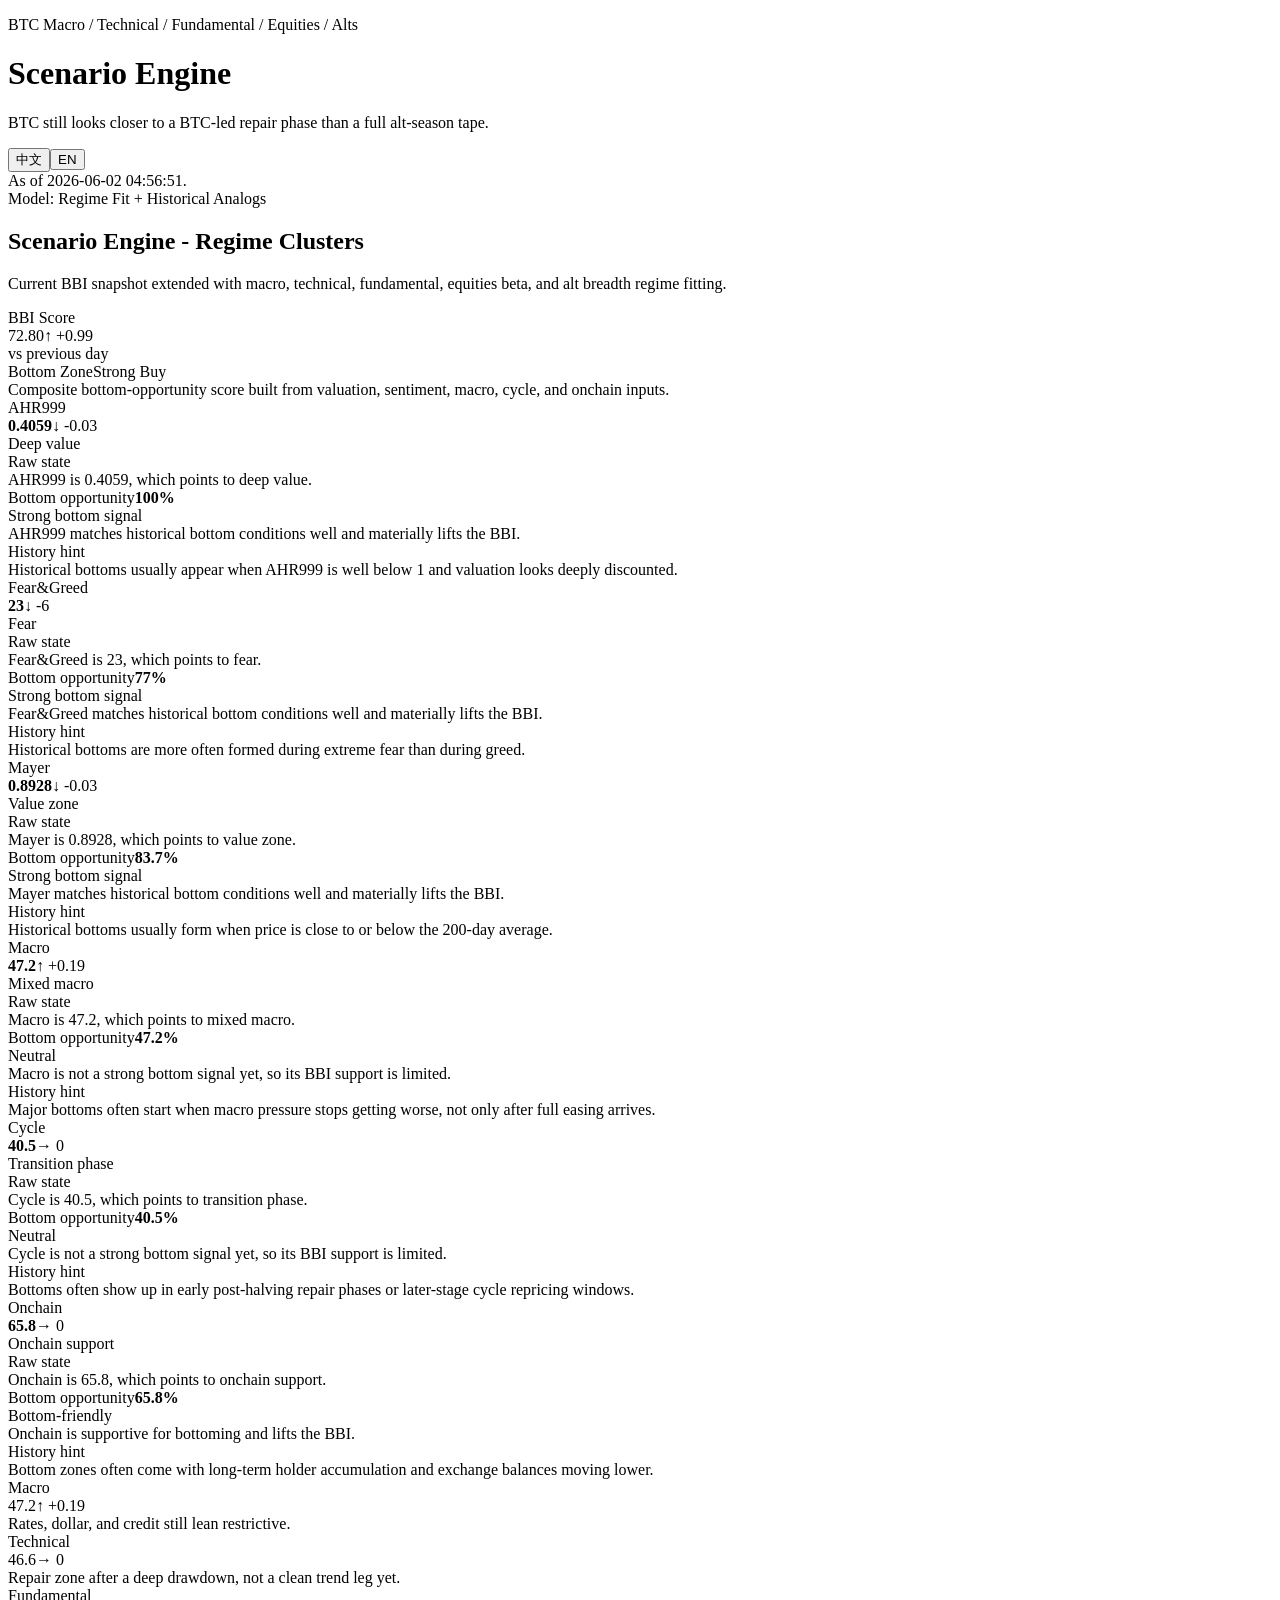
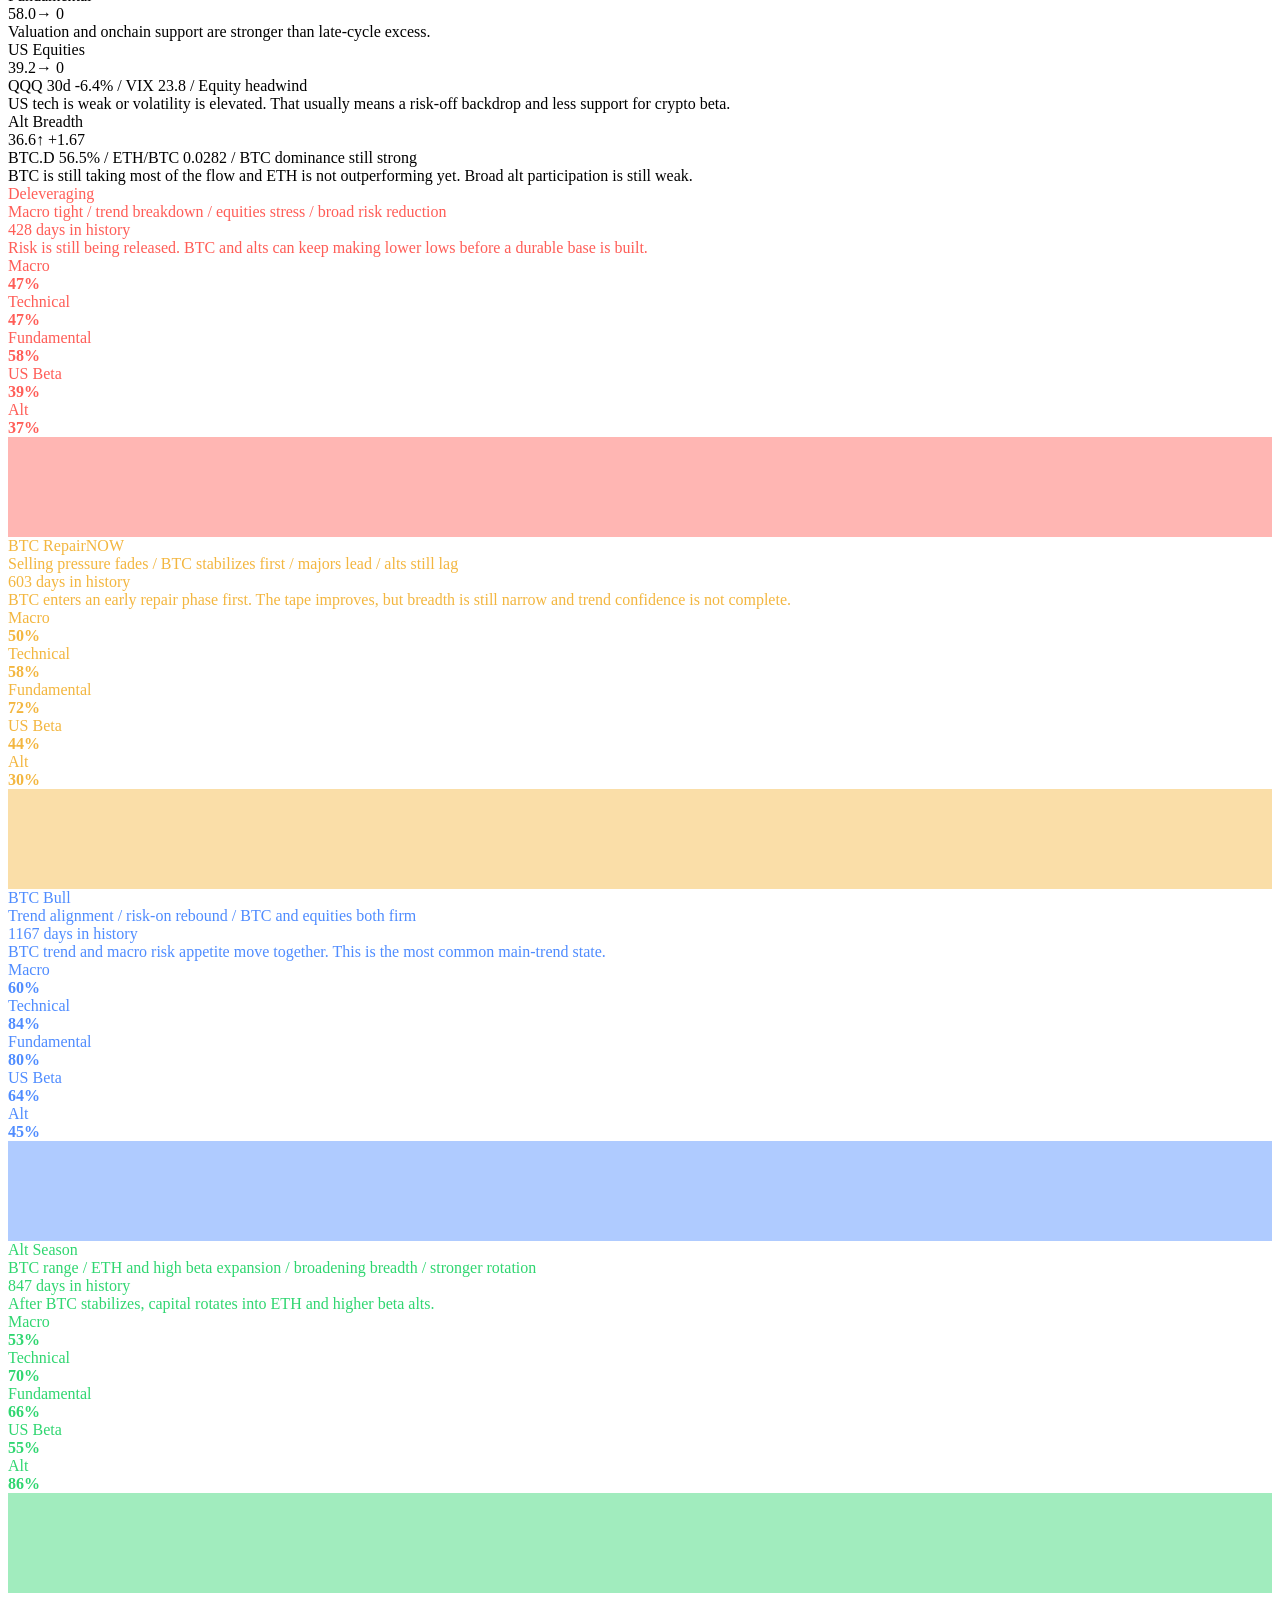
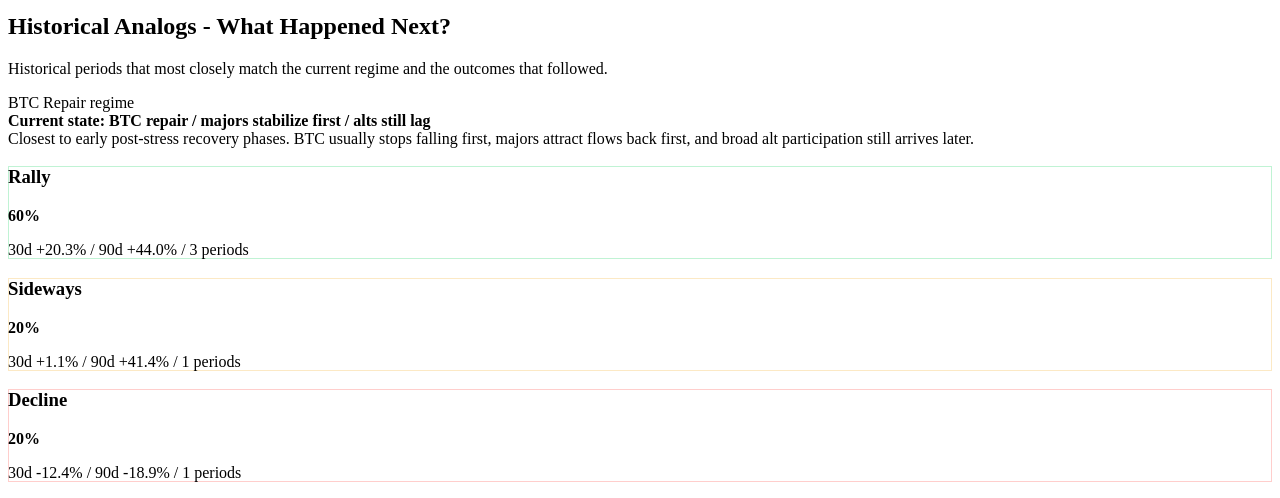
==== commit d2abc6db: "Deploy BBI dashboard 2026-06-02T04:57:35Z" ====
--- a/index.html
+++ b/index.html
@@ -1 +1 @@
-<!DOCTYPE html><html lang="en"><head><meta charSet="utf-8"/><meta name="viewport" content="width=device-width, initial-scale=1"/><link rel="stylesheet" href="/BBI-Page/_next/static/css/bd94a041057c3c7c.css" data-precedence="next"/><link rel="preload" as="script" fetchPriority="low" href="/BBI-Page/_next/static/chunks/webpack-a147e63eb4eee7f7.js"/><script src="/BBI-Page/_next/static/chunks/4bd1b696-544a2c7dd83c2807.js" async=""></script><script src="/BBI-Page/_next/static/chunks/684-7458c9f9951d7378.js" async=""></script><script src="/BBI-Page/_next/static/chunks/main-app-923043926b00c5e9.js" async=""></script><script src="/BBI-Page/_next/static/chunks/app/page-52afeafeef159ca9.js" async=""></script><title>BTC Regime Dashboard</title><meta name="description" content="BTC macro, technical, fundamental, equities, and alt breadth dashboard."/><script src="/BBI-Page/_next/static/chunks/polyfills-42372ed130431b0a.js" noModule=""></script></head><body><div class="app-shell"><header class="hero"><div><p class="eyebrow">BTC Macro / Technical / Fundamental / Equities / Alts</p><h1>Scenario Engine</h1><p class="hero-copy">BTC still looks closer to a BTC-led repair phase than a full alt-season tape.</p></div><div class="hero-meta"><div class="lang-toggle" role="group" aria-label="Language toggle"><button class="">中文</button><button class="active">EN</button></div><div class="pill">As of<!-- --> <!-- -->2026-06-01 05:08:59.</div><div class="pill">Model: Regime Fit + Historical Analogs</div></div></header><main><section class="panel"><div class="panel-header"><div><h2>Scenario Engine - Regime Clusters</h2><p>Current BBI snapshot extended with macro, technical, fundamental, equities beta, and alt breadth regime fitting.</p></div></div><div class="metrics-layout"><article class="bbi-card"><div class="bbi-head"><div><div class="metric-label">BBI Score</div><div class="bbi-score-row"><div><div class="metric-value-with-delta large"><span class="metric-value bbi-value">71.81</span><span class="metric-delta down">↓<!-- --> <!-- -->-0.03</span></div><div class="metric-delta-caption">vs previous day</div></div><div class="bbi-status"><span class="bbi-zone">Bottom Zone</span><span class="bbi-signal">Strong Buy</span></div></div><div class="metric-note pos">Composite bottom-opportunity score built from valuation, sentiment, macro, cycle, and onchain inputs.</div></div></div><div class="bbi-breakdown"><div class="bbi-component"><div class="bbi-component-header"><div class="bbi-component-top"><span>AHR999</span><div class="bbi-component-value-wrap"><strong>0.4314</strong><span class="metric-delta inline down">↓<!-- --> <!-- -->-0</span></div></div><div class="bbi-component-meta">Deep value</div></div><div class="bbi-copy-block"><div class="bbi-copy-label">Raw state</div><div class="bbi-copy-text">AHR999 is 0.4314, which points to deep value.</div></div><div class="bbi-opportunity-block"><div class="bbi-component-top bbi-opportunity-top"><span>Bottom opportunity</span><strong>100<!-- -->%</strong></div><div class="bar subtle-bar"><i style="width:100%;color:#2fd670"></i></div><div class="bbi-component-meta">Strong bottom signal</div><div class="bbi-copy-text">AHR999 matches historical bottom conditions well and materially lifts the BBI.</div></div><div class="bbi-copy-block bbi-history-block"><div class="bbi-copy-label">History hint</div><div class="bbi-copy-text">Historical bottoms usually appear when AHR999 is well below 1 and valuation looks deeply discounted.</div></div></div><div class="bbi-component"><div class="bbi-component-header"><div class="bbi-component-top"><span>Fear&amp;Greed</span><div class="bbi-component-value-wrap"><strong>29</strong><span class="metric-delta inline up">↑<!-- --> <!-- -->+1</span></div></div><div class="bbi-component-meta">Fear</div></div><div class="bbi-copy-block"><div class="bbi-copy-label">Raw state</div><div class="bbi-copy-text">Fear&amp;Greed is 29, which points to fear.</div></div><div class="bbi-opportunity-block"><div class="bbi-component-top bbi-opportunity-top"><span>Bottom opportunity</span><strong>71<!-- -->%</strong></div><div class="bar subtle-bar"><i style="width:71%;color:#f3b63f"></i></div><div class="bbi-component-meta">Bottom-friendly</div><div class="bbi-copy-text">Fear&amp;Greed is supportive for bottoming and lifts the BBI.</div></div><div class="bbi-copy-block bbi-history-block"><div class="bbi-copy-label">History hint</div><div class="bbi-copy-text">Historical bottoms are more often formed during extreme fear than during greed.</div></div></div><div class="bbi-component"><div class="bbi-component-header"><div class="bbi-component-top"><span>Mayer</span><div class="bbi-component-value-wrap"><strong>0.9246</strong><span class="metric-delta inline down">↓<!-- --> <!-- -->-0.01</span></div></div><div class="bbi-component-meta">Value zone</div></div><div class="bbi-copy-block"><div class="bbi-copy-label">Raw state</div><div class="bbi-copy-text">Mayer is 0.9246, which points to value zone.</div></div><div class="bbi-opportunity-block"><div class="bbi-component-top bbi-opportunity-top"><span>Bottom opportunity</span><strong>82<!-- -->%</strong></div><div class="bar subtle-bar"><i style="width:82%;color:#4f8cff"></i></div><div class="bbi-component-meta">Strong bottom signal</div><div class="bbi-copy-text">Mayer matches historical bottom conditions well and materially lifts the BBI.</div></div><div class="bbi-copy-block bbi-history-block"><div class="bbi-copy-label">History hint</div><div class="bbi-copy-text">Historical bottoms usually form when price is close to or below the 200-day average.</div></div></div><div class="bbi-component"><div class="bbi-component-header"><div class="bbi-component-top"><span>Macro</span><div class="bbi-component-value-wrap"><strong>47.0</strong><span class="metric-delta inline flat">→<!-- --> <!-- -->0</span></div></div><div class="bbi-component-meta">Mixed macro</div></div><div class="bbi-copy-block"><div class="bbi-copy-label">Raw state</div><div class="bbi-copy-text">Macro is 47.0, which points to mixed macro.</div></div><div class="bbi-opportunity-block"><div class="bbi-component-top bbi-opportunity-top"><span>Bottom opportunity</span><strong>47<!-- -->%</strong></div><div class="bar subtle-bar"><i style="width:47%;color:#ff8a4c"></i></div><div class="bbi-component-meta">Neutral</div><div class="bbi-copy-text">Macro is not a strong bottom signal yet, so its BBI support is limited.</div></div><div class="bbi-copy-block bbi-history-block"><div class="bbi-copy-label">History hint</div><div class="bbi-copy-text">Major bottoms often start when macro pressure stops getting worse, not only after full easing arrives.</div></div></div><div class="bbi-component"><div class="bbi-component-header"><div class="bbi-component-top"><span>Cycle</span><div class="bbi-component-value-wrap"><strong>40.5</strong><span class="metric-delta inline flat">→<!-- --> <!-- -->0</span></div></div><div class="bbi-component-meta">Transition phase</div></div><div class="bbi-copy-block"><div class="bbi-copy-label">Raw state</div><div class="bbi-copy-text">Cycle is 40.5, which points to transition phase.</div></div><div class="bbi-opportunity-block"><div class="bbi-component-top bbi-opportunity-top"><span>Bottom opportunity</span><strong>40.5<!-- -->%</strong></div><div class="bar subtle-bar"><i style="width:40.5%;color:#7a8cff"></i></div><div class="bbi-component-meta">Neutral</div><div class="bbi-copy-text">Cycle is not a strong bottom signal yet, so its BBI support is limited.</div></div><div class="bbi-copy-block bbi-history-block"><div class="bbi-copy-label">History hint</div><div class="bbi-copy-text">Bottoms often show up in early post-halving repair phases or later-stage cycle repricing windows.</div></div></div><div class="bbi-component"><div class="bbi-component-header"><div class="bbi-component-top"><span>Onchain</span><div class="bbi-component-value-wrap"><strong>65.8</strong><span class="metric-delta inline flat">→<!-- --> <!-- -->0</span></div></div><div class="bbi-component-meta">Onchain support</div></div><div class="bbi-copy-block"><div class="bbi-copy-label">Raw state</div><div class="bbi-copy-text">Onchain is 65.8, which points to onchain support.</div></div><div class="bbi-opportunity-block"><div class="bbi-component-top bbi-opportunity-top"><span>Bottom opportunity</span><strong>65.8<!-- -->%</strong></div><div class="bar subtle-bar"><i style="width:65.8%;color:#46d4d1"></i></div><div class="bbi-component-meta">Bottom-friendly</div><div class="bbi-copy-text">Onchain is supportive for bottoming and lifts the BBI.</div></div><div class="bbi-copy-block bbi-history-block"><div class="bbi-copy-label">History hint</div><div class="bbi-copy-text">Bottom zones often come with long-term holder accumulation and exchange balances moving lower.</div></div></div></div></article><div class="metric-grid secondary-metrics"><article class="metric-card"><div class="metric-label">Macro</div><div class="metric-value-with-delta "><span class="metric-value ">47.0</span><span class="metric-delta flat">→<!-- --> <!-- -->0</span></div><div class="metric-note warn">Rates, dollar, and credit still lean restrictive.</div></article><article class="metric-card"><div class="metric-label">Technical</div><div class="metric-value-with-delta "><span class="metric-value ">46.6</span><span class="metric-delta flat">→<!-- --> <!-- -->0</span></div><div class="metric-note warn">Repair zone after a deep drawdown, not a clean trend leg yet.</div></article><article class="metric-card"><div class="metric-label">Fundamental</div><div class="metric-value-with-delta "><span class="metric-value ">58.0</span><span class="metric-delta flat">→<!-- --> <!-- -->0</span></div><div class="metric-note pos">Valuation and onchain support are stronger than late-cycle excess.</div></article><article class="metric-card"><div class="metric-label">US Equities</div><div class="metric-value-with-delta "><span class="metric-value ">39.2</span><span class="metric-delta flat">→<!-- --> <!-- -->0</span></div><div class="metric-note warn">QQQ 30d -6.4% / VIX 23.8 / Equity headwind</div><div class="metric-note">US tech is weak or volatility is elevated. That usually means a risk-off backdrop and less support for crypto beta.</div></article><article class="metric-card"><div class="metric-label">Alt Breadth</div><div class="metric-value-with-delta "><span class="metric-value ">34.9</span><span class="metric-delta down">↓<!-- --> <!-- -->-0.21</span></div><div class="metric-note risk">BTC.D 57.3% / ETH/BTC 0.0272 / BTC dominance still strong</div><div class="metric-note">BTC is still taking most of the flow and ETH is not outperforming yet. Broad alt participation is still weak.</div></article></div></div><div class="cluster-grid"><article class="cluster-card " style="color:#ff5d57"><div class="cluster-head"><div class="cluster-dot"></div><div class="cluster-title">Deleveraging</div></div><div class="cluster-subtitle">Macro tight / trend breakdown / equities stress / broad risk reduction</div><div class="cluster-history">428 days in history</div><div class="cluster-thesis">Risk is still being released. BTC and alts can keep making lower lows before a durable base is built.</div><div class="signal-list"><div class="signal-row"><span>Macro</span><div class="bar"><i style="width:47%;color:#ff5d57"></i></div><strong>47<!-- -->%</strong></div><div class="signal-row"><span>Technical</span><div class="bar"><i style="width:47%;color:#ff5d57"></i></div><strong>47<!-- -->%</strong></div><div class="signal-row"><span>Fundamental</span><div class="bar"><i style="width:58%;color:#ff5d57"></i></div><strong>58<!-- -->%</strong></div><div class="signal-row"><span>US Beta</span><div class="bar"><i style="width:39%;color:#ff5d57"></i></div><strong>39<!-- -->%</strong></div><div class="signal-row"><span>Alt</span><div class="bar"><i style="width:35%;color:#ff5d57"></i></div><strong>35<!-- -->%</strong></div></div><div class="micro-strip" style="grid-template-columns:repeat(3, minmax(0, 1fr))"><div data-label="Rally" style="height:28.8px;background:rgba(255, 93, 87, 0.45)"></div><div data-label="Sideways" style="height:22px;background:rgba(255, 93, 87, 0.45)"></div><div data-label="Decline" style="height:49.2px;background:rgba(255, 93, 87, 0.45)"></div></div></article><article class="cluster-card active" style="color:#f3b63f"><div class="cluster-head"><div class="cluster-dot"></div><div class="cluster-title">BTC Repair<span class="now-tag">NOW</span></div></div><div class="cluster-subtitle">Selling pressure fades / BTC stabilizes first / majors lead / alts still lag</div><div class="cluster-history">603 days in history</div><div class="cluster-thesis">BTC enters an early repair phase first. The tape improves, but breadth is still narrow and trend confidence is not complete.</div><div class="signal-list"><div class="signal-row"><span>Macro</span><div class="bar"><i style="width:50%;color:#f3b63f"></i></div><strong>50<!-- -->%</strong></div><div class="signal-row"><span>Technical</span><div class="bar"><i style="width:58%;color:#f3b63f"></i></div><strong>58<!-- -->%</strong></div><div class="signal-row"><span>Fundamental</span><div class="bar"><i style="width:72%;color:#f3b63f"></i></div><strong>72<!-- -->%</strong></div><div class="signal-row"><span>US Beta</span><div class="bar"><i style="width:44%;color:#f3b63f"></i></div><strong>44<!-- -->%</strong></div><div class="signal-row"><span>Alt</span><div class="bar"><i style="width:30%;color:#f3b63f"></i></div><strong>30<!-- -->%</strong></div></div><div class="micro-strip" style="grid-template-columns:repeat(3, minmax(0, 1fr))"><div data-label="Rally" style="height:42.4px;background:rgba(243, 182, 63, 0.45)"></div><div data-label="Sideways" style="height:28.8px;background:rgba(243, 182, 63, 0.45)"></div><div data-label="Decline" style="height:28.8px;background:rgba(243, 182, 63, 0.45)"></div></div></article><article class="cluster-card " style="color:#4f8cff"><div class="cluster-head"><div class="cluster-dot"></div><div class="cluster-title">BTC Bull</div></div><div class="cluster-subtitle">Trend alignment / risk-on rebound / BTC and equities both firm</div><div class="cluster-history">1167 days in history</div><div class="cluster-thesis">BTC trend and macro risk appetite move together. This is the most common main-trend state.</div><div class="signal-list"><div class="signal-row"><span>Macro</span><div class="bar"><i style="width:60%;color:#4f8cff"></i></div><strong>60<!-- -->%</strong></div><div class="signal-row"><span>Technical</span><div class="bar"><i style="width:84%;color:#4f8cff"></i></div><strong>84<!-- -->%</strong></div><div class="signal-row"><span>Fundamental</span><div class="bar"><i style="width:80%;color:#4f8cff"></i></div><strong>80<!-- -->%</strong></div><div class="signal-row"><span>US Beta</span><div class="bar"><i style="width:64%;color:#4f8cff"></i></div><strong>64<!-- -->%</strong></div><div class="signal-row"><span>Alt</span><div class="bar"><i style="width:45%;color:#4f8cff"></i></div><strong>45<!-- -->%</strong></div></div><div class="micro-strip" style="grid-template-columns:repeat(3, minmax(0, 1fr))"><div data-label="Rally" style="height:44.78px;background:rgba(79, 140, 255, 0.45)"></div><div data-label="Sideways" style="height:27.78px;background:rgba(79, 140, 255, 0.45)"></div><div data-label="Decline" style="height:27.78px;background:rgba(79, 140, 255, 0.45)"></div></div></article><article class="cluster-card " style="color:#2fd670"><div class="cluster-head"><div class="cluster-dot"></div><div class="cluster-title">Alt Season</div></div><div class="cluster-subtitle">BTC range / ETH and high beta expansion / broadening breadth / stronger rotation</div><div class="cluster-history">847 days in history</div><div class="cluster-thesis">After BTC stabilizes, capital rotates into ETH and higher beta alts.</div><div class="signal-list"><div class="signal-row"><span>Macro</span><div class="bar"><i style="width:53%;color:#2fd670"></i></div><strong>53<!-- -->%</strong></div><div class="signal-row"><span>Technical</span><div class="bar"><i style="width:70%;color:#2fd670"></i></div><strong>70<!-- -->%</strong></div><div class="signal-row"><span>Fundamental</span><div class="bar"><i style="width:66%;color:#2fd670"></i></div><strong>66<!-- -->%</strong></div><div class="signal-row"><span>US Beta</span><div class="bar"><i style="width:55%;color:#2fd670"></i></div><strong>55<!-- -->%</strong></div><div class="signal-row"><span>Alt</span><div class="bar"><i style="width:86%;color:#2fd670"></i></div><strong>86<!-- -->%</strong></div></div><div class="micro-strip" style="grid-template-columns:repeat(3, minmax(0, 1fr))"><div data-label="Rally" style="height:35.6px;background:rgba(47, 214, 112, 0.45)"></div><div data-label="Sideways" style="height:35.6px;background:rgba(47, 214, 112, 0.45)"></div><div data-label="Decline" style="height:28.8px;background:rgba(47, 214, 112, 0.45)"></div></div></article></div></section><section class="panel analog-panel"><div class="panel-header"><div><h2>Historical Analogs - What Happened Next?</h2><p>Historical periods that most closely match the current regime and the outcomes that followed.</p></div><div class="pill subtle">BTC Repair<!-- --> <!-- -->regime</div></div><div class="callout"><strong>Current state: BTC repair / majors stabilize first / alts still lag</strong><br/>Closest to early post-stress recovery phases. BTC usually stops falling first, majors attract flows back first, and broad alt participation still arrives later.</div><div class="outcome-grid"><article class="outcome-card" style="border-color:#2fd670;box-shadow:0 0 0 1px rgba(47, 214, 112, 0.3) inset"><h3 class="pos">Rally</h3><strong class="pos">60<!-- -->%</strong><p>30d +20.3% / 90d +44.0% / 3 periods</p></article><article class="outcome-card" style="border-color:#f3b63f;box-shadow:0 0 0 1px rgba(243, 182, 63, 0.3) inset"><h3 class="flat">Sideways</h3><strong class="flat">20<!-- -->%</strong><p>30d +1.1% / 90d +41.4% / 1 periods</p></article><article class="outcome-card" style="border-color:#ff5d57;box-shadow:0 0 0 1px rgba(255, 93, 87, 0.3) inset"><h3 class="neg">Decline</h3><strong class="neg">20<!-- -->%</strong><p>30d -12.4% / 90d -18.9% / 1 periods</p></article></div></section></main></div><script src="/BBI-Page/_next/static/chunks/webpack-a147e63eb4eee7f7.js" async=""></script><script>(self.__next_f=self.__next_f||[]).push([0])</script><script>self.__next_f.push([1,"1:\"$Sreact.fragment\"\n2:I[7555,[],\"\"]\n3:I[1295,[],\"\"]\n5:I[9665,[],\"OutletBoundary\"]\n8:I[9665,[],\"ViewportBoundary\"]\na:I[9665,[],\"MetadataBoundary\"]\nc:I[6614,[],\"\"]\n:HL[\"/BBI-Page/_next/static/css/bd94a041057c3c7c.css\",\"style\"]\n"])</script><script>self.__next_f.push([1,"0:{\"P\":null,\"b\":\"fDonMDnOrNrvxZKt0s-2t\",\"p\":\"/BBI-Page\",\"c\":[\"\",\"\"],\"i\":false,\"f\":[[[\"\",{\"children\":[\"__PAGE__\",{}]},\"$undefined\",\"$undefined\",true],[\"\",[\"$\",\"$1\",\"c\",{\"children\":[[[\"$\",\"link\",\"0\",{\"rel\":\"stylesheet\",\"href\":\"/BBI-Page/_next/static/css/bd94a041057c3c7c.css\",\"precedence\":\"next\",\"crossOrigin\":\"$undefined\",\"nonce\":\"$undefined\"}]],[\"$\",\"html\",null,{\"lang\":\"en\",\"children\":[\"$\",\"body\",null,{\"children\":[\"$\",\"$L2\",null,{\"parallelRouterKey\":\"children\",\"error\":\"$undefined\",\"errorStyles\":\"$undefined\",\"errorScripts\":\"$undefined\",\"template\":[\"$\",\"$L3\",null,{}],\"templateStyles\":\"$undefined\",\"templateScripts\":\"$undefined\",\"notFound\":[[[\"$\",\"title\",null,{\"children\":\"404: This page could not be found.\"}],[\"$\",\"div\",null,{\"style\":{\"fontFamily\":\"system-ui,\\\"Segoe UI\\\",Roboto,Helvetica,Arial,sans-serif,\\\"Apple Color Emoji\\\",\\\"Segoe UI Emoji\\\"\",\"height\":\"100vh\",\"textAlign\":\"center\",\"display\":\"flex\",\"flexDirection\":\"column\",\"alignItems\":\"center\",\"justifyContent\":\"center\"},\"children\":[\"$\",\"div\",null,{\"children\":[[\"$\",\"style\",null,{\"dangerouslySetInnerHTML\":{\"__html\":\"body{color:#000;background:#fff;margin:0}.next-error-h1{border-right:1px solid rgba(0,0,0,.3)}@media (prefers-color-scheme:dark){body{color:#fff;background:#000}.next-error-h1{border-right:1px solid rgba(255,255,255,.3)}}\"}}],[\"$\",\"h1\",null,{\"className\":\"next-error-h1\",\"style\":{\"display\":\"inline-block\",\"margin\":\"0 20px 0 0\",\"padding\":\"0 23px 0 0\",\"fontSize\":24,\"fontWeight\":500,\"verticalAlign\":\"top\",\"lineHeight\":\"49px\"},\"children\":404}],[\"$\",\"div\",null,{\"style\":{\"display\":\"inline-block\"},\"children\":[\"$\",\"h2\",null,{\"style\":{\"fontSize\":14,\"fontWeight\":400,\"lineHeight\":\"49px\",\"margin\":0},\"children\":\"This page could not be found.\"}]}]]}]}]],[]],\"forbidden\":\"$undefined\",\"unauthorized\":\"$undefined\"}]}]}]]}],{\"children\":[\"__PAGE__\",[\"$\",\"$1\",\"c\",{\"children\":[\"$L4\",\"$undefined\",null,[\"$\",\"$L5\",null,{\"children\":[\"$L6\",\"$L7\",null]}]]}],{},null,false]},null,false],[\"$\",\"$1\",\"h\",{\"children\":[null,[\"$\",\"$1\",\"RMviSoxcm7Jyn9FO8-VSK\",{\"children\":[[\"$\",\"$L8\",null,{\"children\":\"$L9\"}],null]}],[\"$\",\"$La\",null,{\"children\":\"$Lb\"}]]}],false]],\"m\":\"$undefined\",\"G\":[\"$c\",\"$undefined\"],\"s\":false,\"S\":true}\n"])</script><script>self.__next_f.push([1,"9:[[\"$\",\"meta\",\"0\",{\"charSet\":\"utf-8\"}],[\"$\",\"meta\",\"1\",{\"name\":\"viewport\",\"content\":\"width=device-width, initial-scale=1\"}]]\n6:null\n"])</script><script>self.__next_f.push([1,"7:null\nb:[[\"$\",\"title\",\"0\",{\"children\":\"BTC Regime Dashboard\"}],[\"$\",\"meta\",\"1\",{\"name\":\"description\",\"content\":\"BTC macro, technical, fundamental, equities, and alt breadth dashboard.\"}]]\n"])</script><script>self.__next_f.push([1,"d:I[1111,[\"974\",\"static/chunks/app/page-52afeafeef159ca9.js\"],\"DashboardPage\"]\n"])</script><script>self.__next_f.push([1,"4:[\"$\",\"$Ld\",null,{\"data\":{\"asOf\":\"2026-06-01T05:08:59.401231Z\",\"headline\":\"BTC still looks closer to a BTC-led repair phase than a full alt-season tape.\",\"selectedRegime\":\"btc-accumulation\",\"bbiCard\":{\"label\":\"BBI Score\",\"value\":\"71.81\",\"zone\":\"Bottom Zone\",\"signal\":\"Strong Buy\",\"note\":\"Composite bottom-opportunity score built from valuation, sentiment, macro, cycle, and onchain inputs.\",\"tone\":\"pos\",\"delta\":{\"direction\":\"down\",\"value\":\"-0.03\"},\"components\":[{\"label\":\"AHR999\",\"color\":\"#2fd670\",\"value\":\"0.4314\",\"note\":\"Deep value\",\"barValue\":100,\"rawValueText\":\"0.4314\",\"rawLabel\":\"Deep value\",\"opportunityScore\":100,\"opportunityLabel\":\"Strong bottom signal\",\"historyHint\":\"Historical bottoms usually appear when AHR999 is well below 1 and valuation looks deeply discounted.\",\"delta\":{\"direction\":\"down\",\"value\":\"-0\"}},{\"label\":\"Fear\u0026Greed\",\"color\":\"#f3b63f\",\"value\":\"29\",\"note\":\"Fear\",\"barValue\":71,\"rawValueText\":\"29\",\"rawLabel\":\"Fear\",\"opportunityScore\":71,\"opportunityLabel\":\"Bottom-friendly\",\"historyHint\":\"Historical bottoms are more often formed during extreme fear than during greed.\",\"delta\":{\"direction\":\"up\",\"value\":\"+1\"}},{\"label\":\"Mayer\",\"color\":\"#4f8cff\",\"value\":\"0.9246\",\"note\":\"Value zone\",\"barValue\":82,\"rawValueText\":\"0.9246\",\"rawLabel\":\"Value zone\",\"opportunityScore\":82,\"opportunityLabel\":\"Strong bottom signal\",\"historyHint\":\"Historical bottoms usually form when price is close to or below the 200-day average.\",\"delta\":{\"direction\":\"down\",\"value\":\"-0.01\"}},{\"label\":\"Macro\",\"color\":\"#ff8a4c\",\"value\":\"47.0\",\"note\":\"Mixed macro\",\"barValue\":47,\"rawValueText\":\"47.0\",\"rawLabel\":\"Mixed macro\",\"opportunityScore\":47,\"opportunityLabel\":\"Neutral\",\"historyHint\":\"Major bottoms often start when macro pressure stops getting worse, not only after full easing arrives.\",\"delta\":{\"direction\":\"flat\",\"value\":\"0\"}},{\"label\":\"Cycle\",\"color\":\"#7a8cff\",\"value\":\"40.5\",\"note\":\"Transition phase\",\"barValue\":40.5,\"rawValueText\":\"40.5\",\"rawLabel\":\"Transition phase\",\"opportunityScore\":40.5,\"opportunityLabel\":\"Neutral\",\"historyHint\":\"Bottoms often show up in early post-halving repair phases or later-stage cycle repricing windows.\",\"delta\":{\"direction\":\"flat\",\"value\":\"0\"}},{\"label\":\"Onchain\",\"color\":\"#46d4d1\",\"value\":\"65.8\",\"note\":\"Onchain support\",\"barValue\":65.8,\"rawValueText\":\"65.8\",\"rawLabel\":\"Onchain support\",\"opportunityScore\":65.8,\"opportunityLabel\":\"Bottom-friendly\",\"historyHint\":\"Bottom zones often come with long-term holder accumulation and exchange balances moving lower.\",\"delta\":{\"direction\":\"flat\",\"value\":\"0\"}}]},\"snapshotMetrics\":[{\"label\":\"BBI Score\",\"value\":\"71.81\",\"note\":\"Latest BBI output\",\"tone\":\"pos\",\"delta\":{\"direction\":\"down\",\"value\":\"-0.03\"}},{\"label\":\"Macro\",\"value\":\"47.0\",\"note\":\"Rates, dollar, and credit still lean restrictive.\",\"tone\":\"warn\",\"delta\":{\"direction\":\"flat\",\"value\":\"0\"}},{\"label\":\"Technical\",\"value\":\"46.6\",\"note\":\"Repair zone after a deep drawdown, not a clean trend leg yet.\",\"tone\":\"warn\",\"delta\":{\"direction\":\"flat\",\"value\":\"0\"}},{\"label\":\"Fundamental\",\"value\":\"58.0\",\"note\":\"Valuation and onchain support are stronger than late-cycle excess.\",\"tone\":\"pos\",\"delta\":{\"direction\":\"flat\",\"value\":\"0\"}},{\"label\":\"US Equities\",\"value\":\"39.2\",\"note\":\"QQQ 30d -6.4% / VIX 23.8 / Equity headwind\",\"detail\":\"US tech is weak or volatility is elevated. That usually means a risk-off backdrop and less support for crypto beta.\",\"tone\":\"warn\",\"delta\":{\"direction\":\"flat\",\"value\":\"0\"}},{\"label\":\"Alt Breadth\",\"value\":\"34.9\",\"note\":\"BTC.D 57.3% / ETH/BTC 0.0272 / BTC dominance still strong\",\"detail\":\"BTC is still taking most of the flow and ETH is not outperforming yet. Broad alt participation is still weak.\",\"tone\":\"risk\",\"delta\":{\"direction\":\"down\",\"value\":\"-0.21\"}}],\"dimensions\":{\"macro\":47.03,\"technical\":46.62,\"fundamental\":58.01,\"equity\":39.22,\"alts\":34.9},\"regimes\":[{\"id\":\"stress-reset\",\"name\":\"Deleveraging\",\"color\":\"#ff5d57\",\"current\":false,\"history\":\"428 days in history\",\"subtitle\":\"Macro tight / trend breakdown / equities stress / broad risk reduction\",\"thesis\":\"Risk is still being released. BTC and alts can keep making lower lows before a durable base is built.\",\"summary\":\"Current state still looks like a deleveraging regime. Macro 47.0 is weak, technical 46.6 is still under breakdown pressure, and equity plus alt breadth remain fragile. This is the stage where downside risk is still larger than upside.\",\"outcomes\":[{\"label\":\"Rally\",\"value\":20,\"detail\":\"30d +31.5% / 90d +147.8% / 1 periods\",\"tone\":\"pos\"},{\"label\":\"Sideways\",\"value\":0,\"detail\":\"30d +0.0% / 90d +0.0% / 0 periods\",\"tone\":\"flat\"},{\"label\":\"Decline\",\"value\":80,\"detail\":\"30d -36.9% / 90d -41.9% / 4 periods\",\"tone\":\"neg\"}],\"signals\":[{\"label\":\"Macro\",\"value\":47},{\"label\":\"Technical\",\"value\":47},{\"label\":\"Fundamental\",\"value\":58},{\"label\":\"US Beta\",\"value\":39},{\"label\":\"Alt\",\"value\":35}],\"micro\":[{\"label\":\"Rally\",\"value\":0.2},{\"label\":\"Sideways\",\"value\":0},{\"label\":\"Decline\",\"value\":0.8}]},{\"id\":\"btc-accumulation\",\"name\":\"BTC Repair\",\"color\":\"#f3b63f\",\"current\":true,\"history\":\"603 days in history\",\"subtitle\":\"Selling pressure fades / BTC stabilizes first / majors lead / alts still lag\",\"thesis\":\"BTC enters an early repair phase first. The tape improves, but breadth is still narrow and trend confidence is not complete.\",\"summary\":\"Current state looks closer to BTC repair than full risk release. BTC is stabilizing before the rest of the tape, but breadth is still narrow and alts are not in charge yet.\",\"outcomes\":[{\"label\":\"Rally\",\"value\":60,\"detail\":\"30d +20.3% / 90d +44.0% / 3 periods\",\"tone\":\"pos\"},{\"label\":\"Sideways\",\"value\":20,\"detail\":\"30d +1.1% / 90d +41.4% / 1 periods\",\"tone\":\"flat\"},{\"label\":\"Decline\",\"value\":20,\"detail\":\"30d -12.4% / 90d -18.9% / 1 periods\",\"tone\":\"neg\"}],\"signals\":[{\"label\":\"Macro\",\"value\":50},{\"label\":\"Technical\",\"value\":58},{\"label\":\"Fundamental\",\"value\":72},{\"label\":\"US Beta\",\"value\":44},{\"label\":\"Alt\",\"value\":30}],\"micro\":[{\"label\":\"Rally\",\"value\":0.6},{\"label\":\"Sideways\",\"value\":0.2},{\"label\":\"Decline\",\"value\":0.2}]},{\"id\":\"btc-bull\",\"name\":\"BTC Bull\",\"color\":\"#4f8cff\",\"current\":false,\"history\":\"1167 days in history\",\"subtitle\":\"Trend alignment / risk-on rebound / BTC and equities both firm\",\"thesis\":\"BTC trend and macro risk appetite move together. This is the most common main-trend state.\",\"summary\":\"A cleaner BTC bull regime needs BTC back in a medium-term uptrend with better macro conditions and calmer equity volatility.\",\"outcomes\":[{\"label\":\"Rally\",\"value\":67,\"detail\":\"30d +17.1% / 90d +60.7% / 4 periods\",\"tone\":\"pos\"},{\"label\":\"Sideways\",\"value\":17,\"detail\":\"30d +1.7% / 90d +9.4% / 1 periods\",\"tone\":\"flat\"},{\"label\":\"Decline\",\"value\":17,\"detail\":\"30d -11.8% / 90d -6.7% / 1 periods\",\"tone\":\"neg\"}],\"signals\":[{\"label\":\"Macro\",\"value\":60},{\"label\":\"Technical\",\"value\":84},{\"label\":\"Fundamental\",\"value\":80},{\"label\":\"US Beta\",\"value\":64},{\"label\":\"Alt\",\"value\":45}],\"micro\":[{\"label\":\"Rally\",\"value\":0.67},{\"label\":\"Sideways\",\"value\":0.17},{\"label\":\"Decline\",\"value\":0.17}]},{\"id\":\"alt-season\",\"name\":\"Alt Season\",\"color\":\"#2fd670\",\"current\":false,\"history\":\"847 days in history\",\"subtitle\":\"BTC range / ETH and high beta expansion / broadening breadth / stronger rotation\",\"thesis\":\"After BTC stabilizes, capital rotates into ETH and higher beta alts.\",\"summary\":\"The key for Alt Season is not another BTC vertical move, but BTC stability plus stronger ETH/BTC and broader market participation.\",\"outcomes\":[{\"label\":\"Rally\",\"value\":40,\"detail\":\"30d +17.3% / 90d +54.7% / 2 periods\",\"tone\":\"pos\"},{\"label\":\"Sideways\",\"value\":40,\"detail\":\"30d +4.8% / 90d +24.9% / 2 periods\",\"tone\":\"flat\"},{\"label\":\"Decline\",\"value\":20,\"detail\":\"30d -21.4% / 90d -33.8% / 1 periods\",\"tone\":\"neg\"}],\"signals\":[{\"label\":\"Macro\",\"value\":53},{\"label\":\"Technical\",\"value\":70},{\"label\":\"Fundamental\",\"value\":66},{\"label\":\"US Beta\",\"value\":55},{\"label\":\"Alt\",\"value\":86}],\"micro\":[{\"label\":\"Rally\",\"value\":0.4},{\"label\":\"Sideways\",\"value\":0.4},{\"label\":\"Decline\",\"value\":0.2}]}],\"analogs\":{\"stress-reset\":{\"label\":\"Current state: deleveraging / forced risk reduction / weak breadth\",\"narrative\":\"Closest to true risk-release windows where volatility forces positioning lower. In this regime, downside usually remains larger than upside until liquidation pressure and macro stress fade.\",\"rows\":[[\"2018-11-07 -\u003e 2018-11-25\",18,72,\"Capitulation extension / breadth collapses\",\"$$6,461 -\u003e $3,824 (-40.8%)\",-52.4,-45.6,-8.2,\"Decline\"],[\"2021-11-15 -\u003e 2021-12-04\",19,63,\"Trend break / leverage unwind\",\"$$65,520 -\u003e $49,221 (-24.9%)\",-31.7,-41.5,-36.8,\"Decline\"],[\"2022-06-07 -\u003e 2022-06-18\",11,60,\"Forced deleveraging / macro panic\",\"$$31,333 -\u003e $18,909 (-39.7%)\",-44.6,-57.1,-61.2,\"Decline\"],[\"2024-08-01 -\u003e 2024-08-08\",7,56,\"Equity volatility spike / crypto beta hit\",\"$$64,681 -\u003e $55,013 (-15.0%)\",-18.9,-23.4,-29.7,\"Decline\"],[\"2020-03-12 -\u003e 2020-03-20\",8,55,\"Crash rebound after liquidation\",\"$$4,974 -\u003e $6,206 (+24.7%)\",31.5,147.8,223.6,\"Rally\"]]},\"btc-accumulation\":{\"label\":\"Current state: BTC repair / majors stabilize first / alts still lag\",\"narrative\":\"Closest to early post-stress recovery phases. BTC usually stops falling first, majors attract flows back first, and broad alt participation still arrives later.\",\"rows\":[[\"2019-01-07 -\u003e 2019-01-15\",9,68,\"BTC starts repairing before broad participation\",\"$$3,975 -\u003e $3,553 (-10.6%)\",1.1,41.4,186.3,\"Sideways\"],[\"2023-01-09 -\u003e 2023-01-21\",12,65,\"Late bear-market major recovery\",\"$$17,221 -\u003e $22,640 (+31.5%)\",13.4,44.2,88.7,\"Rally\"],[\"2023-10-08 -\u003e 2023-10-14\",7,59,\"ETF expectation lift / BTC leadership\",\"$$27,917 -\u003e $26,852 (-3.8%)\",35.8,59.3,160.7,\"Rally\"],[\"2024-10-10 -\u003e 2024-10-18\",8,54,\"Flows restart / breadth still weak\",\"$$62,112 -\u003e $64,903 (+4.5%)\",11.8,28.6,53.7,\"Rally\"],[\"2022-08-10 -\u003e 2022-08-28\",18,56,\"Repair attempt fades / macro still caps beta\",\"$$24,050 -\u003e $20,050 (-16.6%)\",-12.4,-18.9,-25.3,\"Decline\"]]},\"btc-bull\":{\"label\":\"Current state: trend alignment / BTC and risk assets both strong\",\"narrative\":\"Typical of 2020Q4, 2021Q1, and 2024Q1. As long as macro does not reverse, BTC trend persistence is strongest here, though an equity-volatility spike can still push the tape back into Stress.\",\"rows\":[[\"2020-10-08 -\u003e 2020-10-20\",12,72,\"Pre-breakout risk-on lift\",\"$$10,925 -\u003e $11,930 (+9.2%)\",19.4,78.7,204.1,\"Rally\"],[\"2021-02-01 -\u003e 2021-02-15\",14,67,\"Institutional bid / strong trend\",\"$$33,542 -\u003e $48,611 (+44.9%)\",15.9,72.3,59.6,\"Rally\"],[\"2024-02-10 -\u003e 2024-03-03\",22,64,\"ETF main up-leg\",\"$$47,855 -\u003e $62,713 (+31.0%)\",21.6,50.4,92.8,\"Rally\"],[\"2023-10-23 -\u003e 2023-11-05\",13,55,\"Post-breakout acceleration\",\"$$30,452 -\u003e $35,677 (+17.2%)\",11.4,41.2,73.5,\"Rally\"],[\"2024-03-14 -\u003e 2024-04-02\",19,58,\"Strong trend pauses / digest breakout gains\",\"$$73,800 -\u003e $69,400 (-6.0%)\",1.7,9.4,22.6,\"Sideways\"],[\"2021-04-14 -\u003e 2021-05-02\",18,54,\"Main trend pullback / leverage flushed\",\"$$64,870 -\u003e $56,900 (-12.3%)\",-11.8,-6.7,-18.4,\"Decline\"]]},\"alt-season\":{\"label\":\"Current state: BTC range / ETH and high beta rotation expanding\",\"narrative\":\"Closest to 2021Q1-Q2 and local 2024 rotation bursts. The key is not BTC weakness, but BTC stability followed by falling BTC dominance and improving ETH/BTC plus broader participation.\",\"rows\":[[\"2021-03-20 -\u003e 2021-04-15\",26,71,\"ETH/BTC up / alt breadth expands\",\"$$57,861 -\u003e $63,503 (+9.7%)\",16,40.4,-8.7,\"Rally\"],[\"2021-07-21 -\u003e 2021-08-14\",24,63,\"Post-capitulation rotation expansion\",\"$$29,795 -\u003e $47,769 (+60.3%)\",18.6,68.9,118.2,\"Rally\"],[\"2024-11-08 -\u003e 2024-11-28\",20,57,\"BTC range / ETH catch-up\",\"$$76,401 -\u003e $79,940 (+4.6%)\",3.8,24.1,35.6,\"Sideways\"],[\"2020-08-01 -\u003e 2020-08-18\",17,52,\"DeFi rotation / BTC not weak\",\"$$11,334 -\u003e $12,275 (+8.3%)\",5.9,25.6,89.3,\"Sideways\"],[\"2021-05-05 -\u003e 2021-05-23\",18,53,\"Late alt blowoff / broad beta drawdown\",\"$$57,700 -\u003e $34,900 (-39.5%)\",-21.4,-33.8,-47.9,\"Decline\"]]}},\"timelineSeries\":[{\"date\":\"2019-01\",\"price\":3700,\"cluster\":\"stress-reset\",\"macro\":-1,\"trend\":-1,\"breadth\":-1,\"rotation\":0,\"alt\":0},{\"date\":\"2019-07\",\"price\":12200,\"cluster\":\"btc-bull\",\"macro\":0,\"trend\":1,\"breadth\":0,\"rotation\":0,\"alt\":-1},{\"date\":\"2020-03\",\"price\":5000,\"cluster\":\"stress-reset\",\"macro\":-1,\"trend\":-1,\"breadth\":-1,\"rotation\":-1,\"alt\":-1},{\"date\":\"2020-12\",\"price\":28900,\"cluster\":\"btc-bull\",\"macro\":1,\"trend\":1,\"breadth\":0,\"rotation\":0,\"alt\":-1},{\"date\":\"2021-04\",\"price\":63000,\"cluster\":\"alt-season\",\"macro\":1,\"trend\":1,\"breadth\":1,\"rotation\":1,\"alt\":1},{\"date\":\"2021-11\",\"price\":69000,\"cluster\":\"btc-bull\",\"macro\":0,\"trend\":1,\"breadth\":0,\"rotation\":0,\"alt\":0},{\"date\":\"2022-06\",\"price\":19000,\"cluster\":\"stress-reset\",\"macro\":-1,\"trend\":-1,\"breadth\":-1,\"rotation\":-1,\"alt\":-1},{\"date\":\"2023-03\",\"price\":22400,\"cluster\":\"btc-accumulation\",\"macro\":0,\"trend\":0,\"breadth\":-1,\"rotation\":0,\"alt\":-1},{\"date\":\"2023-10\",\"price\":26800,\"cluster\":\"btc-accumulation\",\"macro\":0,\"trend\":1,\"breadth\":-1,\"rotation\":0,\"alt\":-1},{\"date\":\"2024-03\",\"price\":62000,\"cluster\":\"btc-bull\",\"macro\":0,\"trend\":1,\"breadth\":0,\"rotation\":0,\"alt\":-1},{\"date\":\"2024-09\",\"price\":57000,\"cluster\":\"stress-reset\",\"macro\":-1,\"trend\":0,\"breadth\":-1,\"rotation\":-1,\"alt\":-1},{\"date\":\"2025-03\",\"price\":82000,\"cluster\":\"btc-bull\",\"macro\":0,\"trend\":1,\"breadth\":0,\"rotation\":0,\"alt\":-1},{\"date\":\"2025-10\",\"price\":126000,\"cluster\":\"btc-bull\",\"macro\":0,\"trend\":1,\"breadth\":1,\"rotation\":0,\"alt\":0},{\"date\":\"2026-01\",\"price\":64000,\"cluster\":\"stress-reset\",\"macro\":-1,\"trend\":-1,\"breadth\":-1,\"rotation\":-1,\"alt\":-1},{\"date\":\"2026-03\",\"price\":68400,\"cluster\":\"stress-reset\",\"macro\":-1,\"trend\":0,\"breadth\":-1,\"rotation\":-1,\"alt\":-1}],\"sources\":[{\"title\":\"BBI Latest Output\",\"summary\":\"Core valuation, macro, cycle, onchain, and market-context values are read from the latest BBI output file.\",\"url\":\"output/bbi_result_20260601_050859.json\",\"meta\":\"bbi_result_20260601_050859.json\"},{\"title\":\"run_bbi.py\",\"summary\":\"Fetches indicators, computes BBI, enriches market context, and writes the latest raw result.\",\"url\":\"run_bbi.py\",\"meta\":\"Python pipeline\"},{\"title\":\"scripts/generate_dashboard_data.py\",\"summary\":\"Transforms the raw BBI output into the JSON snapshot consumed by Next.\",\"url\":\"scripts/generate_dashboard_data.py\",\"meta\":\"Snapshot builder\"}]}}]\n"])</script></body></html>+<!DOCTYPE html><html lang="en"><head><meta charSet="utf-8"/><meta name="viewport" content="width=device-width, initial-scale=1"/><link rel="stylesheet" href="/BBI-Page/_next/static/css/bd94a041057c3c7c.css" data-precedence="next"/><link rel="preload" as="script" fetchPriority="low" href="/BBI-Page/_next/static/chunks/webpack-a147e63eb4eee7f7.js"/><script src="/BBI-Page/_next/static/chunks/4bd1b696-544a2c7dd83c2807.js" async=""></script><script src="/BBI-Page/_next/static/chunks/684-7458c9f9951d7378.js" async=""></script><script src="/BBI-Page/_next/static/chunks/main-app-923043926b00c5e9.js" async=""></script><script src="/BBI-Page/_next/static/chunks/app/page-52afeafeef159ca9.js" async=""></script><title>BTC Regime Dashboard</title><meta name="description" content="BTC macro, technical, fundamental, equities, and alt breadth dashboard."/><script src="/BBI-Page/_next/static/chunks/polyfills-42372ed130431b0a.js" noModule=""></script></head><body><div class="app-shell"><header class="hero"><div><p class="eyebrow">BTC Macro / Technical / Fundamental / Equities / Alts</p><h1>Scenario Engine</h1><p class="hero-copy">BTC still looks closer to a BTC-led repair phase than a full alt-season tape.</p></div><div class="hero-meta"><div class="lang-toggle" role="group" aria-label="Language toggle"><button class="">中文</button><button class="active">EN</button></div><div class="pill">As of<!-- --> <!-- -->2026-06-02 04:56:51.</div><div class="pill">Model: Regime Fit + Historical Analogs</div></div></header><main><section class="panel"><div class="panel-header"><div><h2>Scenario Engine - Regime Clusters</h2><p>Current BBI snapshot extended with macro, technical, fundamental, equities beta, and alt breadth regime fitting.</p></div></div><div class="metrics-layout"><article class="bbi-card"><div class="bbi-head"><div><div class="metric-label">BBI Score</div><div class="bbi-score-row"><div><div class="metric-value-with-delta large"><span class="metric-value bbi-value">72.80</span><span class="metric-delta up">↑<!-- --> <!-- -->+0.99</span></div><div class="metric-delta-caption">vs previous day</div></div><div class="bbi-status"><span class="bbi-zone">Bottom Zone</span><span class="bbi-signal">Strong Buy</span></div></div><div class="metric-note pos">Composite bottom-opportunity score built from valuation, sentiment, macro, cycle, and onchain inputs.</div></div></div><div class="bbi-breakdown"><div class="bbi-component"><div class="bbi-component-header"><div class="bbi-component-top"><span>AHR999</span><div class="bbi-component-value-wrap"><strong>0.4059</strong><span class="metric-delta inline down">↓<!-- --> <!-- -->-0.03</span></div></div><div class="bbi-component-meta">Deep value</div></div><div class="bbi-copy-block"><div class="bbi-copy-label">Raw state</div><div class="bbi-copy-text">AHR999 is 0.4059, which points to deep value.</div></div><div class="bbi-opportunity-block"><div class="bbi-component-top bbi-opportunity-top"><span>Bottom opportunity</span><strong>100<!-- -->%</strong></div><div class="bar subtle-bar"><i style="width:100%;color:#2fd670"></i></div><div class="bbi-component-meta">Strong bottom signal</div><div class="bbi-copy-text">AHR999 matches historical bottom conditions well and materially lifts the BBI.</div></div><div class="bbi-copy-block bbi-history-block"><div class="bbi-copy-label">History hint</div><div class="bbi-copy-text">Historical bottoms usually appear when AHR999 is well below 1 and valuation looks deeply discounted.</div></div></div><div class="bbi-component"><div class="bbi-component-header"><div class="bbi-component-top"><span>Fear&amp;Greed</span><div class="bbi-component-value-wrap"><strong>23</strong><span class="metric-delta inline down">↓<!-- --> <!-- -->-6</span></div></div><div class="bbi-component-meta">Fear</div></div><div class="bbi-copy-block"><div class="bbi-copy-label">Raw state</div><div class="bbi-copy-text">Fear&amp;Greed is 23, which points to fear.</div></div><div class="bbi-opportunity-block"><div class="bbi-component-top bbi-opportunity-top"><span>Bottom opportunity</span><strong>77<!-- -->%</strong></div><div class="bar subtle-bar"><i style="width:77%;color:#f3b63f"></i></div><div class="bbi-component-meta">Strong bottom signal</div><div class="bbi-copy-text">Fear&amp;Greed matches historical bottom conditions well and materially lifts the BBI.</div></div><div class="bbi-copy-block bbi-history-block"><div class="bbi-copy-label">History hint</div><div class="bbi-copy-text">Historical bottoms are more often formed during extreme fear than during greed.</div></div></div><div class="bbi-component"><div class="bbi-component-header"><div class="bbi-component-top"><span>Mayer</span><div class="bbi-component-value-wrap"><strong>0.8928</strong><span class="metric-delta inline down">↓<!-- --> <!-- -->-0.03</span></div></div><div class="bbi-component-meta">Value zone</div></div><div class="bbi-copy-block"><div class="bbi-copy-label">Raw state</div><div class="bbi-copy-text">Mayer is 0.8928, which points to value zone.</div></div><div class="bbi-opportunity-block"><div class="bbi-component-top bbi-opportunity-top"><span>Bottom opportunity</span><strong>83.7<!-- -->%</strong></div><div class="bar subtle-bar"><i style="width:83.7%;color:#4f8cff"></i></div><div class="bbi-component-meta">Strong bottom signal</div><div class="bbi-copy-text">Mayer matches historical bottom conditions well and materially lifts the BBI.</div></div><div class="bbi-copy-block bbi-history-block"><div class="bbi-copy-label">History hint</div><div class="bbi-copy-text">Historical bottoms usually form when price is close to or below the 200-day average.</div></div></div><div class="bbi-component"><div class="bbi-component-header"><div class="bbi-component-top"><span>Macro</span><div class="bbi-component-value-wrap"><strong>47.2</strong><span class="metric-delta inline up">↑<!-- --> <!-- -->+0.19</span></div></div><div class="bbi-component-meta">Mixed macro</div></div><div class="bbi-copy-block"><div class="bbi-copy-label">Raw state</div><div class="bbi-copy-text">Macro is 47.2, which points to mixed macro.</div></div><div class="bbi-opportunity-block"><div class="bbi-component-top bbi-opportunity-top"><span>Bottom opportunity</span><strong>47.2<!-- -->%</strong></div><div class="bar subtle-bar"><i style="width:47.2%;color:#ff8a4c"></i></div><div class="bbi-component-meta">Neutral</div><div class="bbi-copy-text">Macro is not a strong bottom signal yet, so its BBI support is limited.</div></div><div class="bbi-copy-block bbi-history-block"><div class="bbi-copy-label">History hint</div><div class="bbi-copy-text">Major bottoms often start when macro pressure stops getting worse, not only after full easing arrives.</div></div></div><div class="bbi-component"><div class="bbi-component-header"><div class="bbi-component-top"><span>Cycle</span><div class="bbi-component-value-wrap"><strong>40.5</strong><span class="metric-delta inline flat">→<!-- --> <!-- -->0</span></div></div><div class="bbi-component-meta">Transition phase</div></div><div class="bbi-copy-block"><div class="bbi-copy-label">Raw state</div><div class="bbi-copy-text">Cycle is 40.5, which points to transition phase.</div></div><div class="bbi-opportunity-block"><div class="bbi-component-top bbi-opportunity-top"><span>Bottom opportunity</span><strong>40.5<!-- -->%</strong></div><div class="bar subtle-bar"><i style="width:40.5%;color:#7a8cff"></i></div><div class="bbi-component-meta">Neutral</div><div class="bbi-copy-text">Cycle is not a strong bottom signal yet, so its BBI support is limited.</div></div><div class="bbi-copy-block bbi-history-block"><div class="bbi-copy-label">History hint</div><div class="bbi-copy-text">Bottoms often show up in early post-halving repair phases or later-stage cycle repricing windows.</div></div></div><div class="bbi-component"><div class="bbi-component-header"><div class="bbi-component-top"><span>Onchain</span><div class="bbi-component-value-wrap"><strong>65.8</strong><span class="metric-delta inline flat">→<!-- --> <!-- -->0</span></div></div><div class="bbi-component-meta">Onchain support</div></div><div class="bbi-copy-block"><div class="bbi-copy-label">Raw state</div><div class="bbi-copy-text">Onchain is 65.8, which points to onchain support.</div></div><div class="bbi-opportunity-block"><div class="bbi-component-top bbi-opportunity-top"><span>Bottom opportunity</span><strong>65.8<!-- -->%</strong></div><div class="bar subtle-bar"><i style="width:65.8%;color:#46d4d1"></i></div><div class="bbi-component-meta">Bottom-friendly</div><div class="bbi-copy-text">Onchain is supportive for bottoming and lifts the BBI.</div></div><div class="bbi-copy-block bbi-history-block"><div class="bbi-copy-label">History hint</div><div class="bbi-copy-text">Bottom zones often come with long-term holder accumulation and exchange balances moving lower.</div></div></div></div></article><div class="metric-grid secondary-metrics"><article class="metric-card"><div class="metric-label">Macro</div><div class="metric-value-with-delta "><span class="metric-value ">47.2</span><span class="metric-delta up">↑<!-- --> <!-- -->+0.19</span></div><div class="metric-note warn">Rates, dollar, and credit still lean restrictive.</div></article><article class="metric-card"><div class="metric-label">Technical</div><div class="metric-value-with-delta "><span class="metric-value ">46.6</span><span class="metric-delta flat">→<!-- --> <!-- -->0</span></div><div class="metric-note warn">Repair zone after a deep drawdown, not a clean trend leg yet.</div></article><article class="metric-card"><div class="metric-label">Fundamental</div><div class="metric-value-with-delta "><span class="metric-value ">58.0</span><span class="metric-delta flat">→<!-- --> <!-- -->0</span></div><div class="metric-note pos">Valuation and onchain support are stronger than late-cycle excess.</div></article><article class="metric-card"><div class="metric-label">US Equities</div><div class="metric-value-with-delta "><span class="metric-value ">39.2</span><span class="metric-delta flat">→<!-- --> <!-- -->0</span></div><div class="metric-note warn">QQQ 30d -6.4% / VIX 23.8 / Equity headwind</div><div class="metric-note">US tech is weak or volatility is elevated. That usually means a risk-off backdrop and less support for crypto beta.</div></article><article class="metric-card"><div class="metric-label">Alt Breadth</div><div class="metric-value-with-delta "><span class="metric-value ">36.6</span><span class="metric-delta up">↑<!-- --> <!-- -->+1.67</span></div><div class="metric-note risk">BTC.D 56.5% / ETH/BTC 0.0282 / BTC dominance still strong</div><div class="metric-note">BTC is still taking most of the flow and ETH is not outperforming yet. Broad alt participation is still weak.</div></article></div></div><div class="cluster-grid"><article class="cluster-card " style="color:#ff5d57"><div class="cluster-head"><div class="cluster-dot"></div><div class="cluster-title">Deleveraging</div></div><div class="cluster-subtitle">Macro tight / trend breakdown / equities stress / broad risk reduction</div><div class="cluster-history">428 days in history</div><div class="cluster-thesis">Risk is still being released. BTC and alts can keep making lower lows before a durable base is built.</div><div class="signal-list"><div class="signal-row"><span>Macro</span><div class="bar"><i style="width:47%;color:#ff5d57"></i></div><strong>47<!-- -->%</strong></div><div class="signal-row"><span>Technical</span><div class="bar"><i style="width:47%;color:#ff5d57"></i></div><strong>47<!-- -->%</strong></div><div class="signal-row"><span>Fundamental</span><div class="bar"><i style="width:58%;color:#ff5d57"></i></div><strong>58<!-- -->%</strong></div><div class="signal-row"><span>US Beta</span><div class="bar"><i style="width:39%;color:#ff5d57"></i></div><strong>39<!-- -->%</strong></div><div class="signal-row"><span>Alt</span><div class="bar"><i style="width:37%;color:#ff5d57"></i></div><strong>37<!-- -->%</strong></div></div><div class="micro-strip" style="grid-template-columns:repeat(3, minmax(0, 1fr))"><div data-label="Rally" style="height:28.8px;background:rgba(255, 93, 87, 0.45)"></div><div data-label="Sideways" style="height:22px;background:rgba(255, 93, 87, 0.45)"></div><div data-label="Decline" style="height:49.2px;background:rgba(255, 93, 87, 0.45)"></div></div></article><article class="cluster-card active" style="color:#f3b63f"><div class="cluster-head"><div class="cluster-dot"></div><div class="cluster-title">BTC Repair<span class="now-tag">NOW</span></div></div><div class="cluster-subtitle">Selling pressure fades / BTC stabilizes first / majors lead / alts still lag</div><div class="cluster-history">603 days in history</div><div class="cluster-thesis">BTC enters an early repair phase first. The tape improves, but breadth is still narrow and trend confidence is not complete.</div><div class="signal-list"><div class="signal-row"><span>Macro</span><div class="bar"><i style="width:50%;color:#f3b63f"></i></div><strong>50<!-- -->%</strong></div><div class="signal-row"><span>Technical</span><div class="bar"><i style="width:58%;color:#f3b63f"></i></div><strong>58<!-- -->%</strong></div><div class="signal-row"><span>Fundamental</span><div class="bar"><i style="width:72%;color:#f3b63f"></i></div><strong>72<!-- -->%</strong></div><div class="signal-row"><span>US Beta</span><div class="bar"><i style="width:44%;color:#f3b63f"></i></div><strong>44<!-- -->%</strong></div><div class="signal-row"><span>Alt</span><div class="bar"><i style="width:30%;color:#f3b63f"></i></div><strong>30<!-- -->%</strong></div></div><div class="micro-strip" style="grid-template-columns:repeat(3, minmax(0, 1fr))"><div data-label="Rally" style="height:42.4px;background:rgba(243, 182, 63, 0.45)"></div><div data-label="Sideways" style="height:28.8px;background:rgba(243, 182, 63, 0.45)"></div><div data-label="Decline" style="height:28.8px;background:rgba(243, 182, 63, 0.45)"></div></div></article><article class="cluster-card " style="color:#4f8cff"><div class="cluster-head"><div class="cluster-dot"></div><div class="cluster-title">BTC Bull</div></div><div class="cluster-subtitle">Trend alignment / risk-on rebound / BTC and equities both firm</div><div class="cluster-history">1167 days in history</div><div class="cluster-thesis">BTC trend and macro risk appetite move together. This is the most common main-trend state.</div><div class="signal-list"><div class="signal-row"><span>Macro</span><div class="bar"><i style="width:60%;color:#4f8cff"></i></div><strong>60<!-- -->%</strong></div><div class="signal-row"><span>Technical</span><div class="bar"><i style="width:84%;color:#4f8cff"></i></div><strong>84<!-- -->%</strong></div><div class="signal-row"><span>Fundamental</span><div class="bar"><i style="width:80%;color:#4f8cff"></i></div><strong>80<!-- -->%</strong></div><div class="signal-row"><span>US Beta</span><div class="bar"><i style="width:64%;color:#4f8cff"></i></div><strong>64<!-- -->%</strong></div><div class="signal-row"><span>Alt</span><div class="bar"><i style="width:45%;color:#4f8cff"></i></div><strong>45<!-- -->%</strong></div></div><div class="micro-strip" style="grid-template-columns:repeat(3, minmax(0, 1fr))"><div data-label="Rally" style="height:44.78px;background:rgba(79, 140, 255, 0.45)"></div><div data-label="Sideways" style="height:27.78px;background:rgba(79, 140, 255, 0.45)"></div><div data-label="Decline" style="height:27.78px;background:rgba(79, 140, 255, 0.45)"></div></div></article><article class="cluster-card " style="color:#2fd670"><div class="cluster-head"><div class="cluster-dot"></div><div class="cluster-title">Alt Season</div></div><div class="cluster-subtitle">BTC range / ETH and high beta expansion / broadening breadth / stronger rotation</div><div class="cluster-history">847 days in history</div><div class="cluster-thesis">After BTC stabilizes, capital rotates into ETH and higher beta alts.</div><div class="signal-list"><div class="signal-row"><span>Macro</span><div class="bar"><i style="width:53%;color:#2fd670"></i></div><strong>53<!-- -->%</strong></div><div class="signal-row"><span>Technical</span><div class="bar"><i style="width:70%;color:#2fd670"></i></div><strong>70<!-- -->%</strong></div><div class="signal-row"><span>Fundamental</span><div class="bar"><i style="width:66%;color:#2fd670"></i></div><strong>66<!-- -->%</strong></div><div class="signal-row"><span>US Beta</span><div class="bar"><i style="width:55%;color:#2fd670"></i></div><strong>55<!-- -->%</strong></div><div class="signal-row"><span>Alt</span><div class="bar"><i style="width:86%;color:#2fd670"></i></div><strong>86<!-- -->%</strong></div></div><div class="micro-strip" style="grid-template-columns:repeat(3, minmax(0, 1fr))"><div data-label="Rally" style="height:35.6px;background:rgba(47, 214, 112, 0.45)"></div><div data-label="Sideways" style="height:35.6px;background:rgba(47, 214, 112, 0.45)"></div><div data-label="Decline" style="height:28.8px;background:rgba(47, 214, 112, 0.45)"></div></div></article></div></section><section class="panel analog-panel"><div class="panel-header"><div><h2>Historical Analogs - What Happened Next?</h2><p>Historical periods that most closely match the current regime and the outcomes that followed.</p></div><div class="pill subtle">BTC Repair<!-- --> <!-- -->regime</div></div><div class="callout"><strong>Current state: BTC repair / majors stabilize first / alts still lag</strong><br/>Closest to early post-stress recovery phases. BTC usually stops falling first, majors attract flows back first, and broad alt participation still arrives later.</div><div class="outcome-grid"><article class="outcome-card" style="border-color:#2fd670;box-shadow:0 0 0 1px rgba(47, 214, 112, 0.3) inset"><h3 class="pos">Rally</h3><strong class="pos">60<!-- -->%</strong><p>30d +20.3% / 90d +44.0% / 3 periods</p></article><article class="outcome-card" style="border-color:#f3b63f;box-shadow:0 0 0 1px rgba(243, 182, 63, 0.3) inset"><h3 class="flat">Sideways</h3><strong class="flat">20<!-- -->%</strong><p>30d +1.1% / 90d +41.4% / 1 periods</p></article><article class="outcome-card" style="border-color:#ff5d57;box-shadow:0 0 0 1px rgba(255, 93, 87, 0.3) inset"><h3 class="neg">Decline</h3><strong class="neg">20<!-- -->%</strong><p>30d -12.4% / 90d -18.9% / 1 periods</p></article></div></section></main></div><script src="/BBI-Page/_next/static/chunks/webpack-a147e63eb4eee7f7.js" async=""></script><script>(self.__next_f=self.__next_f||[]).push([0])</script><script>self.__next_f.push([1,"1:\"$Sreact.fragment\"\n2:I[7555,[],\"\"]\n3:I[1295,[],\"\"]\n5:I[9665,[],\"OutletBoundary\"]\n8:I[9665,[],\"ViewportBoundary\"]\na:I[9665,[],\"MetadataBoundary\"]\nc:I[6614,[],\"\"]\n:HL[\"/BBI-Page/_next/static/css/bd94a041057c3c7c.css\",\"style\"]\n"])</script><script>self.__next_f.push([1,"0:{\"P\":null,\"b\":\"tZHk4u7oXOmSDfCH7nqI9\",\"p\":\"/BBI-Page\",\"c\":[\"\",\"\"],\"i\":false,\"f\":[[[\"\",{\"children\":[\"__PAGE__\",{}]},\"$undefined\",\"$undefined\",true],[\"\",[\"$\",\"$1\",\"c\",{\"children\":[[[\"$\",\"link\",\"0\",{\"rel\":\"stylesheet\",\"href\":\"/BBI-Page/_next/static/css/bd94a041057c3c7c.css\",\"precedence\":\"next\",\"crossOrigin\":\"$undefined\",\"nonce\":\"$undefined\"}]],[\"$\",\"html\",null,{\"lang\":\"en\",\"children\":[\"$\",\"body\",null,{\"children\":[\"$\",\"$L2\",null,{\"parallelRouterKey\":\"children\",\"error\":\"$undefined\",\"errorStyles\":\"$undefined\",\"errorScripts\":\"$undefined\",\"template\":[\"$\",\"$L3\",null,{}],\"templateStyles\":\"$undefined\",\"templateScripts\":\"$undefined\",\"notFound\":[[[\"$\",\"title\",null,{\"children\":\"404: This page could not be found.\"}],[\"$\",\"div\",null,{\"style\":{\"fontFamily\":\"system-ui,\\\"Segoe UI\\\",Roboto,Helvetica,Arial,sans-serif,\\\"Apple Color Emoji\\\",\\\"Segoe UI Emoji\\\"\",\"height\":\"100vh\",\"textAlign\":\"center\",\"display\":\"flex\",\"flexDirection\":\"column\",\"alignItems\":\"center\",\"justifyContent\":\"center\"},\"children\":[\"$\",\"div\",null,{\"children\":[[\"$\",\"style\",null,{\"dangerouslySetInnerHTML\":{\"__html\":\"body{color:#000;background:#fff;margin:0}.next-error-h1{border-right:1px solid rgba(0,0,0,.3)}@media (prefers-color-scheme:dark){body{color:#fff;background:#000}.next-error-h1{border-right:1px solid rgba(255,255,255,.3)}}\"}}],[\"$\",\"h1\",null,{\"className\":\"next-error-h1\",\"style\":{\"display\":\"inline-block\",\"margin\":\"0 20px 0 0\",\"padding\":\"0 23px 0 0\",\"fontSize\":24,\"fontWeight\":500,\"verticalAlign\":\"top\",\"lineHeight\":\"49px\"},\"children\":404}],[\"$\",\"div\",null,{\"style\":{\"display\":\"inline-block\"},\"children\":[\"$\",\"h2\",null,{\"style\":{\"fontSize\":14,\"fontWeight\":400,\"lineHeight\":\"49px\",\"margin\":0},\"children\":\"This page could not be found.\"}]}]]}]}]],[]],\"forbidden\":\"$undefined\",\"unauthorized\":\"$undefined\"}]}]}]]}],{\"children\":[\"__PAGE__\",[\"$\",\"$1\",\"c\",{\"children\":[\"$L4\",\"$undefined\",null,[\"$\",\"$L5\",null,{\"children\":[\"$L6\",\"$L7\",null]}]]}],{},null,false]},null,false],[\"$\",\"$1\",\"h\",{\"children\":[null,[\"$\",\"$1\",\"PsQ99dkMQbMiACq11uKhw\",{\"children\":[[\"$\",\"$L8\",null,{\"children\":\"$L9\"}],null]}],[\"$\",\"$La\",null,{\"children\":\"$Lb\"}]]}],false]],\"m\":\"$undefined\",\"G\":[\"$c\",\"$undefined\"],\"s\":false,\"S\":true}\n"])</script><script>self.__next_f.push([1,"9:[[\"$\",\"meta\",\"0\",{\"charSet\":\"utf-8\"}],[\"$\",\"meta\",\"1\",{\"name\":\"viewport\",\"content\":\"width=device-width, initial-scale=1\"}]]\n6:null\n"])</script><script>self.__next_f.push([1,"7:null\nb:[[\"$\",\"title\",\"0\",{\"children\":\"BTC Regime Dashboard\"}],[\"$\",\"meta\",\"1\",{\"name\":\"description\",\"content\":\"BTC macro, technical, fundamental, equities, and alt breadth dashboard.\"}]]\n"])</script><script>self.__next_f.push([1,"d:I[1111,[\"974\",\"static/chunks/app/page-52afeafeef159ca9.js\"],\"DashboardPage\"]\n"])</script><script>self.__next_f.push([1,"4:[\"$\",\"$Ld\",null,{\"data\":{\"asOf\":\"2026-06-02T04:56:51.318511Z\",\"headline\":\"BTC still looks closer to a BTC-led repair phase than a full alt-season tape.\",\"selectedRegime\":\"btc-accumulation\",\"bbiCard\":{\"label\":\"BBI Score\",\"value\":\"72.80\",\"zone\":\"Bottom Zone\",\"signal\":\"Strong Buy\",\"note\":\"Composite bottom-opportunity score built from valuation, sentiment, macro, cycle, and onchain inputs.\",\"tone\":\"pos\",\"delta\":{\"direction\":\"up\",\"value\":\"+0.99\"},\"components\":[{\"label\":\"AHR999\",\"color\":\"#2fd670\",\"value\":\"0.4059\",\"note\":\"Deep value\",\"barValue\":100,\"rawValueText\":\"0.4059\",\"rawLabel\":\"Deep value\",\"opportunityScore\":100,\"opportunityLabel\":\"Strong bottom signal\",\"historyHint\":\"Historical bottoms usually appear when AHR999 is well below 1 and valuation looks deeply discounted.\",\"delta\":{\"direction\":\"down\",\"value\":\"-0.03\"}},{\"label\":\"Fear\u0026Greed\",\"color\":\"#f3b63f\",\"value\":\"23\",\"note\":\"Fear\",\"barValue\":77,\"rawValueText\":\"23\",\"rawLabel\":\"Fear\",\"opportunityScore\":77,\"opportunityLabel\":\"Strong bottom signal\",\"historyHint\":\"Historical bottoms are more often formed during extreme fear than during greed.\",\"delta\":{\"direction\":\"down\",\"value\":\"-6\"}},{\"label\":\"Mayer\",\"color\":\"#4f8cff\",\"value\":\"0.8928\",\"note\":\"Value zone\",\"barValue\":83.7,\"rawValueText\":\"0.8928\",\"rawLabel\":\"Value zone\",\"opportunityScore\":83.7,\"opportunityLabel\":\"Strong bottom signal\",\"historyHint\":\"Historical bottoms usually form when price is close to or below the 200-day average.\",\"delta\":{\"direction\":\"down\",\"value\":\"-0.03\"}},{\"label\":\"Macro\",\"color\":\"#ff8a4c\",\"value\":\"47.2\",\"note\":\"Mixed macro\",\"barValue\":47.2,\"rawValueText\":\"47.2\",\"rawLabel\":\"Mixed macro\",\"opportunityScore\":47.2,\"opportunityLabel\":\"Neutral\",\"historyHint\":\"Major bottoms often start when macro pressure stops getting worse, not only after full easing arrives.\",\"delta\":{\"direction\":\"up\",\"value\":\"+0.19\"}},{\"label\":\"Cycle\",\"color\":\"#7a8cff\",\"value\":\"40.5\",\"note\":\"Transition phase\",\"barValue\":40.5,\"rawValueText\":\"40.5\",\"rawLabel\":\"Transition phase\",\"opportunityScore\":40.5,\"opportunityLabel\":\"Neutral\",\"historyHint\":\"Bottoms often show up in early post-halving repair phases or later-stage cycle repricing windows.\",\"delta\":{\"direction\":\"flat\",\"value\":\"0\"}},{\"label\":\"Onchain\",\"color\":\"#46d4d1\",\"value\":\"65.8\",\"note\":\"Onchain support\",\"barValue\":65.8,\"rawValueText\":\"65.8\",\"rawLabel\":\"Onchain support\",\"opportunityScore\":65.8,\"opportunityLabel\":\"Bottom-friendly\",\"historyHint\":\"Bottom zones often come with long-term holder accumulation and exchange balances moving lower.\",\"delta\":{\"direction\":\"flat\",\"value\":\"0\"}}]},\"snapshotMetrics\":[{\"label\":\"BBI Score\",\"value\":\"72.80\",\"note\":\"Latest BBI output\",\"tone\":\"pos\",\"delta\":{\"direction\":\"up\",\"value\":\"+0.99\"}},{\"label\":\"Macro\",\"value\":\"47.2\",\"note\":\"Rates, dollar, and credit still lean restrictive.\",\"tone\":\"warn\",\"delta\":{\"direction\":\"up\",\"value\":\"+0.19\"}},{\"label\":\"Technical\",\"value\":\"46.6\",\"note\":\"Repair zone after a deep drawdown, not a clean trend leg yet.\",\"tone\":\"warn\",\"delta\":{\"direction\":\"flat\",\"value\":\"0\"}},{\"label\":\"Fundamental\",\"value\":\"58.0\",\"note\":\"Valuation and onchain support are stronger than late-cycle excess.\",\"tone\":\"pos\",\"delta\":{\"direction\":\"flat\",\"value\":\"0\"}},{\"label\":\"US Equities\",\"value\":\"39.2\",\"note\":\"QQQ 30d -6.4% / VIX 23.8 / Equity headwind\",\"detail\":\"US tech is weak or volatility is elevated. That usually means a risk-off backdrop and less support for crypto beta.\",\"tone\":\"warn\",\"delta\":{\"direction\":\"flat\",\"value\":\"0\"}},{\"label\":\"Alt Breadth\",\"value\":\"36.6\",\"note\":\"BTC.D 56.5% / ETH/BTC 0.0282 / BTC dominance still strong\",\"detail\":\"BTC is still taking most of the flow and ETH is not outperforming yet. Broad alt participation is still weak.\",\"tone\":\"risk\",\"delta\":{\"direction\":\"up\",\"value\":\"+1.67\"}}],\"dimensions\":{\"macro\":47.22,\"technical\":46.62,\"fundamental\":58.01,\"equity\":39.22,\"alts\":36.57},\"regimes\":[{\"id\":\"stress-reset\",\"name\":\"Deleveraging\",\"color\":\"#ff5d57\",\"current\":false,\"history\":\"428 days in history\",\"subtitle\":\"Macro tight / trend breakdown / equities stress / broad risk reduction\",\"thesis\":\"Risk is still being released. BTC and alts can keep making lower lows before a durable base is built.\",\"summary\":\"Current state still looks like a deleveraging regime. Macro 47.2 is weak, technical 46.6 is still under breakdown pressure, and equity plus alt breadth remain fragile. This is the stage where downside risk is still larger than upside.\",\"outcomes\":[{\"label\":\"Rally\",\"value\":20,\"detail\":\"30d +31.5% / 90d +147.8% / 1 periods\",\"tone\":\"pos\"},{\"label\":\"Sideways\",\"value\":0,\"detail\":\"30d +0.0% / 90d +0.0% / 0 periods\",\"tone\":\"flat\"},{\"label\":\"Decline\",\"value\":80,\"detail\":\"30d -36.9% / 90d -41.9% / 4 periods\",\"tone\":\"neg\"}],\"signals\":[{\"label\":\"Macro\",\"value\":47},{\"label\":\"Technical\",\"value\":47},{\"label\":\"Fundamental\",\"value\":58},{\"label\":\"US Beta\",\"value\":39},{\"label\":\"Alt\",\"value\":37}],\"micro\":[{\"label\":\"Rally\",\"value\":0.2},{\"label\":\"Sideways\",\"value\":0},{\"label\":\"Decline\",\"value\":0.8}]},{\"id\":\"btc-accumulation\",\"name\":\"BTC Repair\",\"color\":\"#f3b63f\",\"current\":true,\"history\":\"603 days in history\",\"subtitle\":\"Selling pressure fades / BTC stabilizes first / majors lead / alts still lag\",\"thesis\":\"BTC enters an early repair phase first. The tape improves, but breadth is still narrow and trend confidence is not complete.\",\"summary\":\"Current state looks closer to BTC repair than full risk release. BTC is stabilizing before the rest of the tape, but breadth is still narrow and alts are not in charge yet.\",\"outcomes\":[{\"label\":\"Rally\",\"value\":60,\"detail\":\"30d +20.3% / 90d +44.0% / 3 periods\",\"tone\":\"pos\"},{\"label\":\"Sideways\",\"value\":20,\"detail\":\"30d +1.1% / 90d +41.4% / 1 periods\",\"tone\":\"flat\"},{\"label\":\"Decline\",\"value\":20,\"detail\":\"30d -12.4% / 90d -18.9% / 1 periods\",\"tone\":\"neg\"}],\"signals\":[{\"label\":\"Macro\",\"value\":50},{\"label\":\"Technical\",\"value\":58},{\"label\":\"Fundamental\",\"value\":72},{\"label\":\"US Beta\",\"value\":44},{\"label\":\"Alt\",\"value\":30}],\"micro\":[{\"label\":\"Rally\",\"value\":0.6},{\"label\":\"Sideways\",\"value\":0.2},{\"label\":\"Decline\",\"value\":0.2}]},{\"id\":\"btc-bull\",\"name\":\"BTC Bull\",\"color\":\"#4f8cff\",\"current\":false,\"history\":\"1167 days in history\",\"subtitle\":\"Trend alignment / risk-on rebound / BTC and equities both firm\",\"thesis\":\"BTC trend and macro risk appetite move together. This is the most common main-trend state.\",\"summary\":\"A cleaner BTC bull regime needs BTC back in a medium-term uptrend with better macro conditions and calmer equity volatility.\",\"outcomes\":[{\"label\":\"Rally\",\"value\":67,\"detail\":\"30d +17.1% / 90d +60.7% / 4 periods\",\"tone\":\"pos\"},{\"label\":\"Sideways\",\"value\":17,\"detail\":\"30d +1.7% / 90d +9.4% / 1 periods\",\"tone\":\"flat\"},{\"label\":\"Decline\",\"value\":17,\"detail\":\"30d -11.8% / 90d -6.7% / 1 periods\",\"tone\":\"neg\"}],\"signals\":[{\"label\":\"Macro\",\"value\":60},{\"label\":\"Technical\",\"value\":84},{\"label\":\"Fundamental\",\"value\":80},{\"label\":\"US Beta\",\"value\":64},{\"label\":\"Alt\",\"value\":45}],\"micro\":[{\"label\":\"Rally\",\"value\":0.67},{\"label\":\"Sideways\",\"value\":0.17},{\"label\":\"Decline\",\"value\":0.17}]},{\"id\":\"alt-season\",\"name\":\"Alt Season\",\"color\":\"#2fd670\",\"current\":false,\"history\":\"847 days in history\",\"subtitle\":\"BTC range / ETH and high beta expansion / broadening breadth / stronger rotation\",\"thesis\":\"After BTC stabilizes, capital rotates into ETH and higher beta alts.\",\"summary\":\"The key for Alt Season is not another BTC vertical move, but BTC stability plus stronger ETH/BTC and broader market participation.\",\"outcomes\":[{\"label\":\"Rally\",\"value\":40,\"detail\":\"30d +17.3% / 90d +54.7% / 2 periods\",\"tone\":\"pos\"},{\"label\":\"Sideways\",\"value\":40,\"detail\":\"30d +4.8% / 90d +24.9% / 2 periods\",\"tone\":\"flat\"},{\"label\":\"Decline\",\"value\":20,\"detail\":\"30d -21.4% / 90d -33.8% / 1 periods\",\"tone\":\"neg\"}],\"signals\":[{\"label\":\"Macro\",\"value\":53},{\"label\":\"Technical\",\"value\":70},{\"label\":\"Fundamental\",\"value\":66},{\"label\":\"US Beta\",\"value\":55},{\"label\":\"Alt\",\"value\":86}],\"micro\":[{\"label\":\"Rally\",\"value\":0.4},{\"label\":\"Sideways\",\"value\":0.4},{\"label\":\"Decline\",\"value\":0.2}]}],\"analogs\":{\"stress-reset\":{\"label\":\"Current state: deleveraging / forced risk reduction / weak breadth\",\"narrative\":\"Closest to true risk-release windows where volatility forces positioning lower. In this regime, downside usually remains larger than upside until liquidation pressure and macro stress fade.\",\"rows\":[[\"2018-11-07 -\u003e 2018-11-25\",18,72,\"Capitulation extension / breadth collapses\",\"$$6,461 -\u003e $3,824 (-40.8%)\",-52.4,-45.6,-8.2,\"Decline\"],[\"2021-11-15 -\u003e 2021-12-04\",19,63,\"Trend break / leverage unwind\",\"$$65,520 -\u003e $49,221 (-24.9%)\",-31.7,-41.5,-36.8,\"Decline\"],[\"2022-06-07 -\u003e 2022-06-18\",11,60,\"Forced deleveraging / macro panic\",\"$$31,333 -\u003e $18,909 (-39.7%)\",-44.6,-57.1,-61.2,\"Decline\"],[\"2024-08-01 -\u003e 2024-08-08\",7,56,\"Equity volatility spike / crypto beta hit\",\"$$64,681 -\u003e $55,013 (-15.0%)\",-18.9,-23.4,-29.7,\"Decline\"],[\"2020-03-12 -\u003e 2020-03-20\",8,55,\"Crash rebound after liquidation\",\"$$4,974 -\u003e $6,206 (+24.7%)\",31.5,147.8,223.6,\"Rally\"]]},\"btc-accumulation\":{\"label\":\"Current state: BTC repair / majors stabilize first / alts still lag\",\"narrative\":\"Closest to early post-stress recovery phases. BTC usually stops falling first, majors attract flows back first, and broad alt participation still arrives later.\",\"rows\":[[\"2019-01-07 -\u003e 2019-01-15\",9,68,\"BTC starts repairing before broad participation\",\"$$3,975 -\u003e $3,553 (-10.6%)\",1.1,41.4,186.3,\"Sideways\"],[\"2023-01-09 -\u003e 2023-01-21\",12,65,\"Late bear-market major recovery\",\"$$17,221 -\u003e $22,640 (+31.5%)\",13.4,44.2,88.7,\"Rally\"],[\"2023-10-08 -\u003e 2023-10-14\",7,59,\"ETF expectation lift / BTC leadership\",\"$$27,917 -\u003e $26,852 (-3.8%)\",35.8,59.3,160.7,\"Rally\"],[\"2024-10-10 -\u003e 2024-10-18\",8,54,\"Flows restart / breadth still weak\",\"$$62,112 -\u003e $64,903 (+4.5%)\",11.8,28.6,53.7,\"Rally\"],[\"2022-08-10 -\u003e 2022-08-28\",18,56,\"Repair attempt fades / macro still caps beta\",\"$$24,050 -\u003e $20,050 (-16.6%)\",-12.4,-18.9,-25.3,\"Decline\"]]},\"btc-bull\":{\"label\":\"Current state: trend alignment / BTC and risk assets both strong\",\"narrative\":\"Typical of 2020Q4, 2021Q1, and 2024Q1. As long as macro does not reverse, BTC trend persistence is strongest here, though an equity-volatility spike can still push the tape back into Stress.\",\"rows\":[[\"2020-10-08 -\u003e 2020-10-20\",12,72,\"Pre-breakout risk-on lift\",\"$$10,925 -\u003e $11,930 (+9.2%)\",19.4,78.7,204.1,\"Rally\"],[\"2021-02-01 -\u003e 2021-02-15\",14,67,\"Institutional bid / strong trend\",\"$$33,542 -\u003e $48,611 (+44.9%)\",15.9,72.3,59.6,\"Rally\"],[\"2024-02-10 -\u003e 2024-03-03\",22,64,\"ETF main up-leg\",\"$$47,855 -\u003e $62,713 (+31.0%)\",21.6,50.4,92.8,\"Rally\"],[\"2023-10-23 -\u003e 2023-11-05\",13,55,\"Post-breakout acceleration\",\"$$30,452 -\u003e $35,677 (+17.2%)\",11.4,41.2,73.5,\"Rally\"],[\"2024-03-14 -\u003e 2024-04-02\",19,58,\"Strong trend pauses / digest breakout gains\",\"$$73,800 -\u003e $69,400 (-6.0%)\",1.7,9.4,22.6,\"Sideways\"],[\"2021-04-14 -\u003e 2021-05-02\",18,54,\"Main trend pullback / leverage flushed\",\"$$64,870 -\u003e $56,900 (-12.3%)\",-11.8,-6.7,-18.4,\"Decline\"]]},\"alt-season\":{\"label\":\"Current state: BTC range / ETH and high beta rotation expanding\",\"narrative\":\"Closest to 2021Q1-Q2 and local 2024 rotation bursts. The key is not BTC weakness, but BTC stability followed by falling BTC dominance and improving ETH/BTC plus broader participation.\",\"rows\":[[\"2021-03-20 -\u003e 2021-04-15\",26,71,\"ETH/BTC up / alt breadth expands\",\"$$57,861 -\u003e $63,503 (+9.7%)\",16,40.4,-8.7,\"Rally\"],[\"2021-07-21 -\u003e 2021-08-14\",24,63,\"Post-capitulation rotation expansion\",\"$$29,795 -\u003e $47,769 (+60.3%)\",18.6,68.9,118.2,\"Rally\"],[\"2024-11-08 -\u003e 2024-11-28\",20,57,\"BTC range / ETH catch-up\",\"$$76,401 -\u003e $79,940 (+4.6%)\",3.8,24.1,35.6,\"Sideways\"],[\"2020-08-01 -\u003e 2020-08-18\",17,52,\"DeFi rotation / BTC not weak\",\"$$11,334 -\u003e $12,275 (+8.3%)\",5.9,25.6,89.3,\"Sideways\"],[\"2021-05-05 -\u003e 2021-05-23\",18,53,\"Late alt blowoff / broad beta drawdown\",\"$$57,700 -\u003e $34,900 (-39.5%)\",-21.4,-33.8,-47.9,\"Decline\"]]}},\"timelineSeries\":[{\"date\":\"2019-01\",\"price\":3700,\"cluster\":\"stress-reset\",\"macro\":-1,\"trend\":-1,\"breadth\":-1,\"rotation\":0,\"alt\":0},{\"date\":\"2019-07\",\"price\":12200,\"cluster\":\"btc-bull\",\"macro\":0,\"trend\":1,\"breadth\":0,\"rotation\":0,\"alt\":-1},{\"date\":\"2020-03\",\"price\":5000,\"cluster\":\"stress-reset\",\"macro\":-1,\"trend\":-1,\"breadth\":-1,\"rotation\":-1,\"alt\":-1},{\"date\":\"2020-12\",\"price\":28900,\"cluster\":\"btc-bull\",\"macro\":1,\"trend\":1,\"breadth\":0,\"rotation\":0,\"alt\":-1},{\"date\":\"2021-04\",\"price\":63000,\"cluster\":\"alt-season\",\"macro\":1,\"trend\":1,\"breadth\":1,\"rotation\":1,\"alt\":1},{\"date\":\"2021-11\",\"price\":69000,\"cluster\":\"btc-bull\",\"macro\":0,\"trend\":1,\"breadth\":0,\"rotation\":0,\"alt\":0},{\"date\":\"2022-06\",\"price\":19000,\"cluster\":\"stress-reset\",\"macro\":-1,\"trend\":-1,\"breadth\":-1,\"rotation\":-1,\"alt\":-1},{\"date\":\"2023-03\",\"price\":22400,\"cluster\":\"btc-accumulation\",\"macro\":0,\"trend\":0,\"breadth\":-1,\"rotation\":0,\"alt\":-1},{\"date\":\"2023-10\",\"price\":26800,\"cluster\":\"btc-accumulation\",\"macro\":0,\"trend\":1,\"breadth\":-1,\"rotation\":0,\"alt\":-1},{\"date\":\"2024-03\",\"price\":62000,\"cluster\":\"btc-bull\",\"macro\":0,\"trend\":1,\"breadth\":0,\"rotation\":0,\"alt\":-1},{\"date\":\"2024-09\",\"price\":57000,\"cluster\":\"stress-reset\",\"macro\":-1,\"trend\":0,\"breadth\":-1,\"rotation\":-1,\"alt\":-1},{\"date\":\"2025-03\",\"price\":82000,\"cluster\":\"btc-bull\",\"macro\":0,\"trend\":1,\"breadth\":0,\"rotation\":0,\"alt\":-1},{\"date\":\"2025-10\",\"price\":126000,\"cluster\":\"btc-bull\",\"macro\":0,\"trend\":1,\"breadth\":1,\"rotation\":0,\"alt\":0},{\"date\":\"2026-01\",\"price\":64000,\"cluster\":\"stress-reset\",\"macro\":-1,\"trend\":-1,\"breadth\":-1,\"rotation\":-1,\"alt\":-1},{\"date\":\"2026-03\",\"price\":68400,\"cluster\":\"stress-reset\",\"macro\":-1,\"trend\":0,\"breadth\":-1,\"rotation\":-1,\"alt\":-1}],\"sources\":[{\"title\":\"BBI Latest Output\",\"summary\":\"Core valuation, macro, cycle, onchain, and market-context values are read from the latest BBI output file.\",\"url\":\"output/bbi_result_20260602_045651.json\",\"meta\":\"bbi_result_20260602_045651.json\"},{\"title\":\"run_bbi.py\",\"summary\":\"Fetches indicators, computes BBI, enriches market context, and writes the latest raw result.\",\"url\":\"run_bbi.py\",\"meta\":\"Python pipeline\"},{\"title\":\"scripts/generate_dashboard_data.py\",\"summary\":\"Transforms the raw BBI output into the JSON snapshot consumed by Next.\",\"url\":\"scripts/generate_dashboard_data.py\",\"meta\":\"Snapshot builder\"}]}}]\n"])</script></body></html>
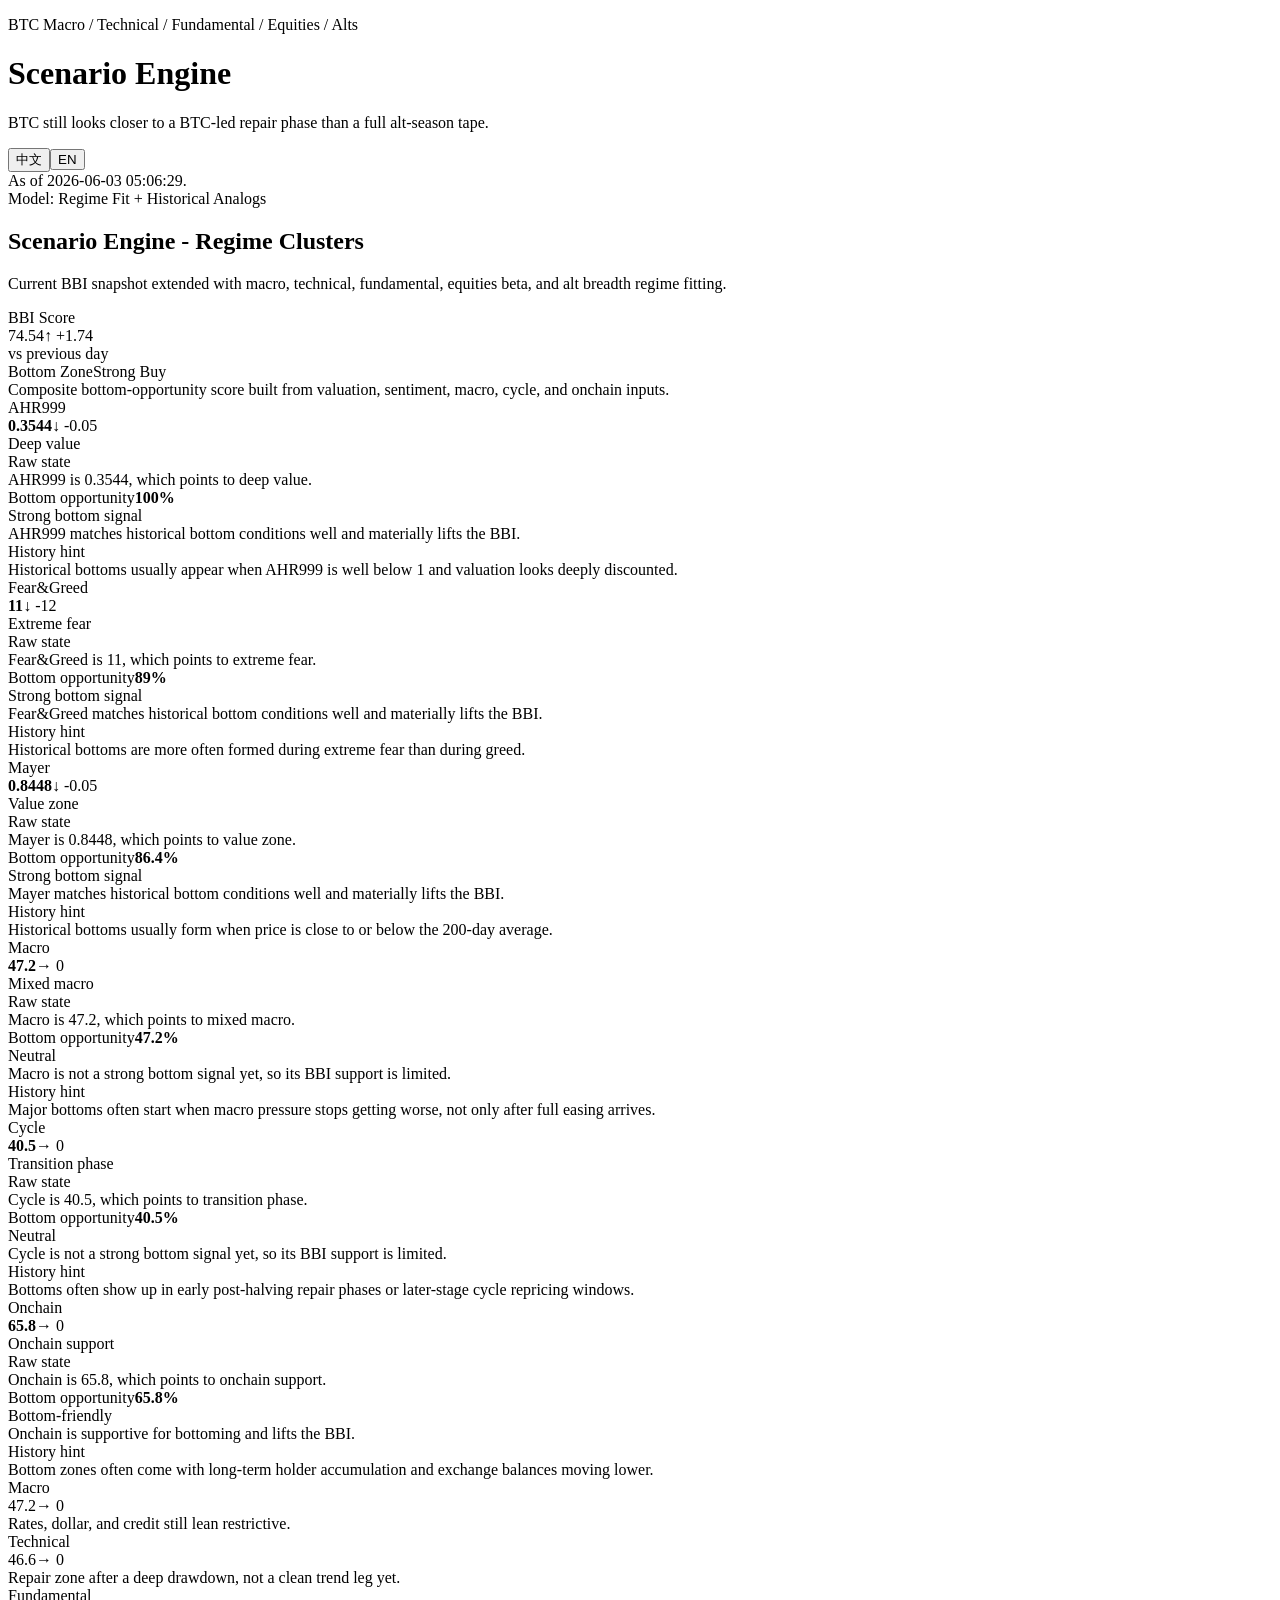
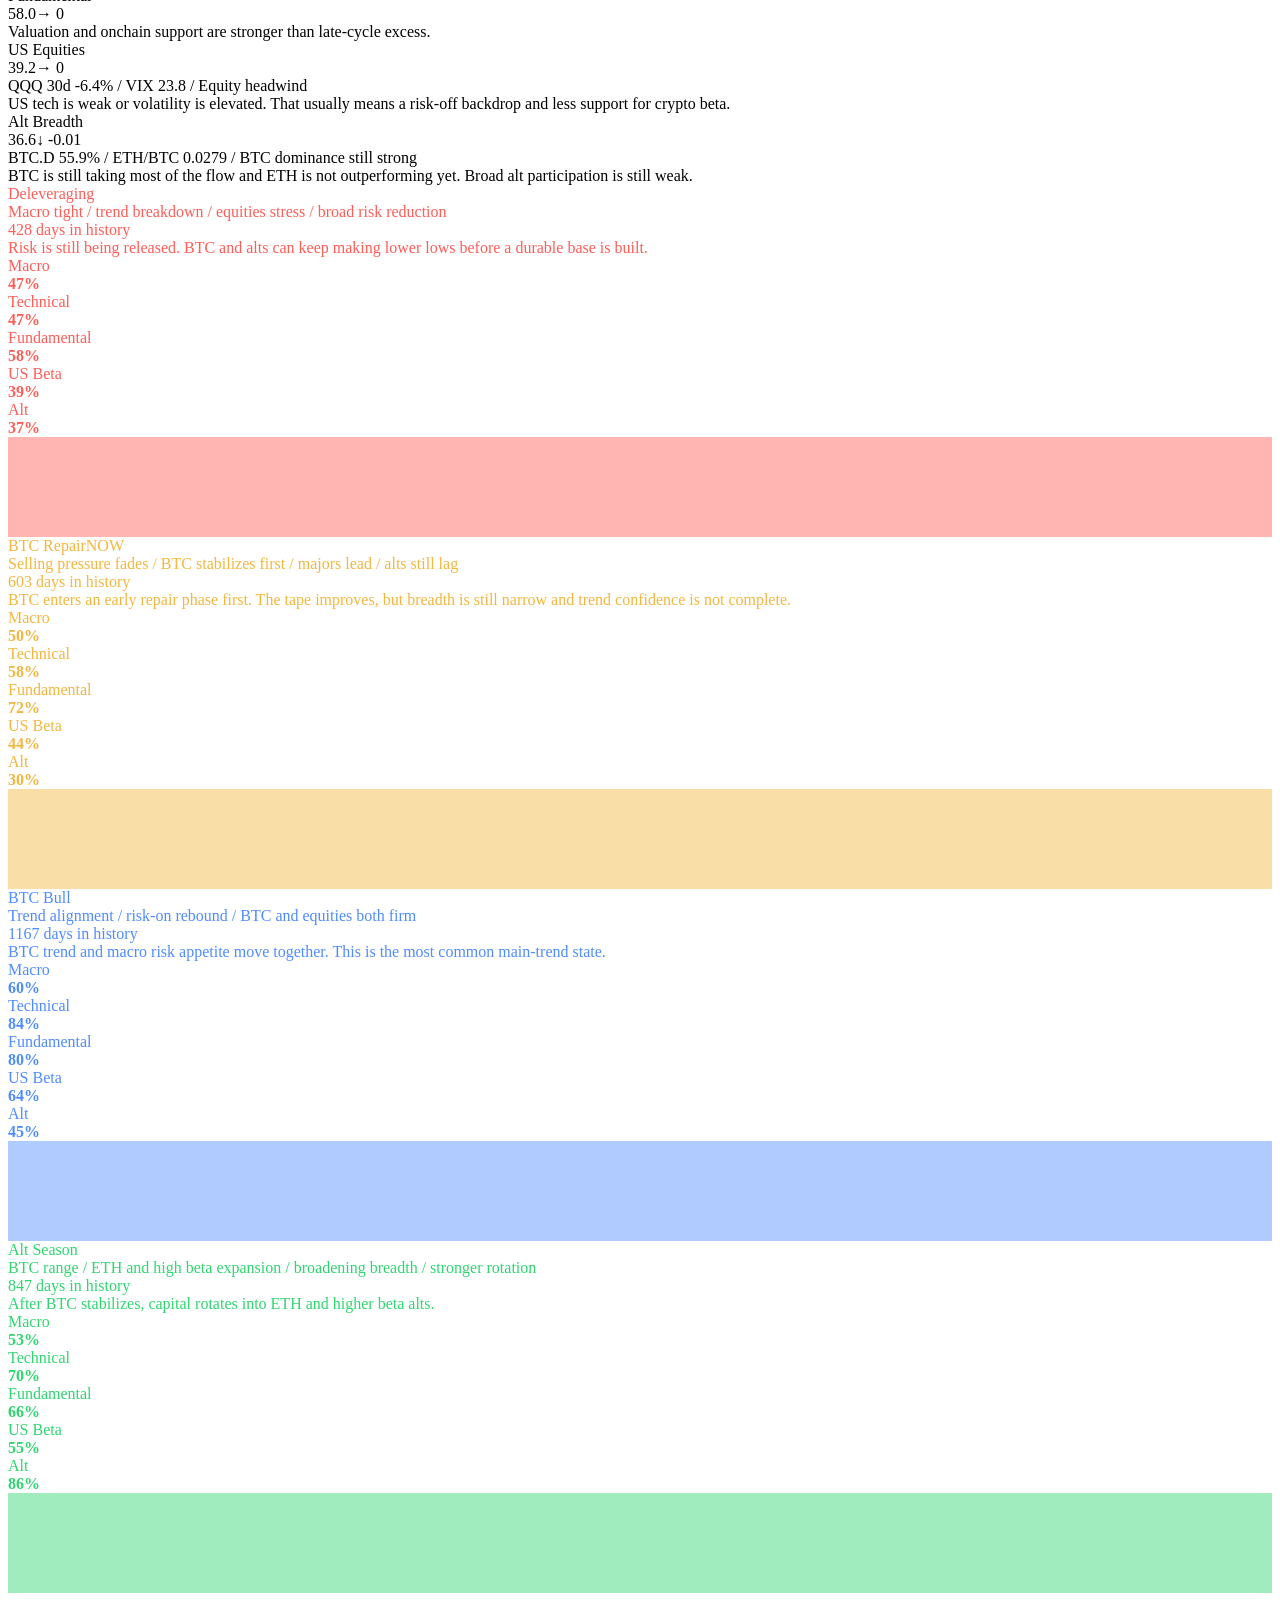
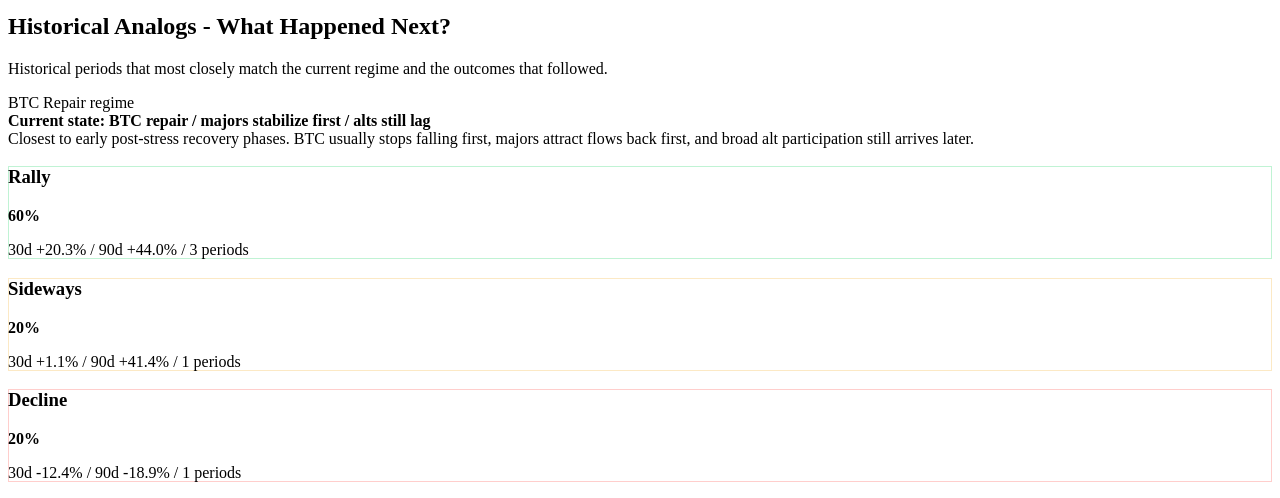
==== commit cb434520: "Deploy BBI dashboard 2026-06-03T05:07:11Z" ====
--- a/index.html
+++ b/index.html
@@ -1 +1 @@
-<!DOCTYPE html><html lang="en"><head><meta charSet="utf-8"/><meta name="viewport" content="width=device-width, initial-scale=1"/><link rel="stylesheet" href="/BBI-Page/_next/static/css/bd94a041057c3c7c.css" data-precedence="next"/><link rel="preload" as="script" fetchPriority="low" href="/BBI-Page/_next/static/chunks/webpack-a147e63eb4eee7f7.js"/><script src="/BBI-Page/_next/static/chunks/4bd1b696-544a2c7dd83c2807.js" async=""></script><script src="/BBI-Page/_next/static/chunks/684-7458c9f9951d7378.js" async=""></script><script src="/BBI-Page/_next/static/chunks/main-app-923043926b00c5e9.js" async=""></script><script src="/BBI-Page/_next/static/chunks/app/page-52afeafeef159ca9.js" async=""></script><title>BTC Regime Dashboard</title><meta name="description" content="BTC macro, technical, fundamental, equities, and alt breadth dashboard."/><script src="/BBI-Page/_next/static/chunks/polyfills-42372ed130431b0a.js" noModule=""></script></head><body><div class="app-shell"><header class="hero"><div><p class="eyebrow">BTC Macro / Technical / Fundamental / Equities / Alts</p><h1>Scenario Engine</h1><p class="hero-copy">BTC still looks closer to a BTC-led repair phase than a full alt-season tape.</p></div><div class="hero-meta"><div class="lang-toggle" role="group" aria-label="Language toggle"><button class="">中文</button><button class="active">EN</button></div><div class="pill">As of<!-- --> <!-- -->2026-06-02 04:56:51.</div><div class="pill">Model: Regime Fit + Historical Analogs</div></div></header><main><section class="panel"><div class="panel-header"><div><h2>Scenario Engine - Regime Clusters</h2><p>Current BBI snapshot extended with macro, technical, fundamental, equities beta, and alt breadth regime fitting.</p></div></div><div class="metrics-layout"><article class="bbi-card"><div class="bbi-head"><div><div class="metric-label">BBI Score</div><div class="bbi-score-row"><div><div class="metric-value-with-delta large"><span class="metric-value bbi-value">72.80</span><span class="metric-delta up">↑<!-- --> <!-- -->+0.99</span></div><div class="metric-delta-caption">vs previous day</div></div><div class="bbi-status"><span class="bbi-zone">Bottom Zone</span><span class="bbi-signal">Strong Buy</span></div></div><div class="metric-note pos">Composite bottom-opportunity score built from valuation, sentiment, macro, cycle, and onchain inputs.</div></div></div><div class="bbi-breakdown"><div class="bbi-component"><div class="bbi-component-header"><div class="bbi-component-top"><span>AHR999</span><div class="bbi-component-value-wrap"><strong>0.4059</strong><span class="metric-delta inline down">↓<!-- --> <!-- -->-0.03</span></div></div><div class="bbi-component-meta">Deep value</div></div><div class="bbi-copy-block"><div class="bbi-copy-label">Raw state</div><div class="bbi-copy-text">AHR999 is 0.4059, which points to deep value.</div></div><div class="bbi-opportunity-block"><div class="bbi-component-top bbi-opportunity-top"><span>Bottom opportunity</span><strong>100<!-- -->%</strong></div><div class="bar subtle-bar"><i style="width:100%;color:#2fd670"></i></div><div class="bbi-component-meta">Strong bottom signal</div><div class="bbi-copy-text">AHR999 matches historical bottom conditions well and materially lifts the BBI.</div></div><div class="bbi-copy-block bbi-history-block"><div class="bbi-copy-label">History hint</div><div class="bbi-copy-text">Historical bottoms usually appear when AHR999 is well below 1 and valuation looks deeply discounted.</div></div></div><div class="bbi-component"><div class="bbi-component-header"><div class="bbi-component-top"><span>Fear&amp;Greed</span><div class="bbi-component-value-wrap"><strong>23</strong><span class="metric-delta inline down">↓<!-- --> <!-- -->-6</span></div></div><div class="bbi-component-meta">Fear</div></div><div class="bbi-copy-block"><div class="bbi-copy-label">Raw state</div><div class="bbi-copy-text">Fear&amp;Greed is 23, which points to fear.</div></div><div class="bbi-opportunity-block"><div class="bbi-component-top bbi-opportunity-top"><span>Bottom opportunity</span><strong>77<!-- -->%</strong></div><div class="bar subtle-bar"><i style="width:77%;color:#f3b63f"></i></div><div class="bbi-component-meta">Strong bottom signal</div><div class="bbi-copy-text">Fear&amp;Greed matches historical bottom conditions well and materially lifts the BBI.</div></div><div class="bbi-copy-block bbi-history-block"><div class="bbi-copy-label">History hint</div><div class="bbi-copy-text">Historical bottoms are more often formed during extreme fear than during greed.</div></div></div><div class="bbi-component"><div class="bbi-component-header"><div class="bbi-component-top"><span>Mayer</span><div class="bbi-component-value-wrap"><strong>0.8928</strong><span class="metric-delta inline down">↓<!-- --> <!-- -->-0.03</span></div></div><div class="bbi-component-meta">Value zone</div></div><div class="bbi-copy-block"><div class="bbi-copy-label">Raw state</div><div class="bbi-copy-text">Mayer is 0.8928, which points to value zone.</div></div><div class="bbi-opportunity-block"><div class="bbi-component-top bbi-opportunity-top"><span>Bottom opportunity</span><strong>83.7<!-- -->%</strong></div><div class="bar subtle-bar"><i style="width:83.7%;color:#4f8cff"></i></div><div class="bbi-component-meta">Strong bottom signal</div><div class="bbi-copy-text">Mayer matches historical bottom conditions well and materially lifts the BBI.</div></div><div class="bbi-copy-block bbi-history-block"><div class="bbi-copy-label">History hint</div><div class="bbi-copy-text">Historical bottoms usually form when price is close to or below the 200-day average.</div></div></div><div class="bbi-component"><div class="bbi-component-header"><div class="bbi-component-top"><span>Macro</span><div class="bbi-component-value-wrap"><strong>47.2</strong><span class="metric-delta inline up">↑<!-- --> <!-- -->+0.19</span></div></div><div class="bbi-component-meta">Mixed macro</div></div><div class="bbi-copy-block"><div class="bbi-copy-label">Raw state</div><div class="bbi-copy-text">Macro is 47.2, which points to mixed macro.</div></div><div class="bbi-opportunity-block"><div class="bbi-component-top bbi-opportunity-top"><span>Bottom opportunity</span><strong>47.2<!-- -->%</strong></div><div class="bar subtle-bar"><i style="width:47.2%;color:#ff8a4c"></i></div><div class="bbi-component-meta">Neutral</div><div class="bbi-copy-text">Macro is not a strong bottom signal yet, so its BBI support is limited.</div></div><div class="bbi-copy-block bbi-history-block"><div class="bbi-copy-label">History hint</div><div class="bbi-copy-text">Major bottoms often start when macro pressure stops getting worse, not only after full easing arrives.</div></div></div><div class="bbi-component"><div class="bbi-component-header"><div class="bbi-component-top"><span>Cycle</span><div class="bbi-component-value-wrap"><strong>40.5</strong><span class="metric-delta inline flat">→<!-- --> <!-- -->0</span></div></div><div class="bbi-component-meta">Transition phase</div></div><div class="bbi-copy-block"><div class="bbi-copy-label">Raw state</div><div class="bbi-copy-text">Cycle is 40.5, which points to transition phase.</div></div><div class="bbi-opportunity-block"><div class="bbi-component-top bbi-opportunity-top"><span>Bottom opportunity</span><strong>40.5<!-- -->%</strong></div><div class="bar subtle-bar"><i style="width:40.5%;color:#7a8cff"></i></div><div class="bbi-component-meta">Neutral</div><div class="bbi-copy-text">Cycle is not a strong bottom signal yet, so its BBI support is limited.</div></div><div class="bbi-copy-block bbi-history-block"><div class="bbi-copy-label">History hint</div><div class="bbi-copy-text">Bottoms often show up in early post-halving repair phases or later-stage cycle repricing windows.</div></div></div><div class="bbi-component"><div class="bbi-component-header"><div class="bbi-component-top"><span>Onchain</span><div class="bbi-component-value-wrap"><strong>65.8</strong><span class="metric-delta inline flat">→<!-- --> <!-- -->0</span></div></div><div class="bbi-component-meta">Onchain support</div></div><div class="bbi-copy-block"><div class="bbi-copy-label">Raw state</div><div class="bbi-copy-text">Onchain is 65.8, which points to onchain support.</div></div><div class="bbi-opportunity-block"><div class="bbi-component-top bbi-opportunity-top"><span>Bottom opportunity</span><strong>65.8<!-- -->%</strong></div><div class="bar subtle-bar"><i style="width:65.8%;color:#46d4d1"></i></div><div class="bbi-component-meta">Bottom-friendly</div><div class="bbi-copy-text">Onchain is supportive for bottoming and lifts the BBI.</div></div><div class="bbi-copy-block bbi-history-block"><div class="bbi-copy-label">History hint</div><div class="bbi-copy-text">Bottom zones often come with long-term holder accumulation and exchange balances moving lower.</div></div></div></div></article><div class="metric-grid secondary-metrics"><article class="metric-card"><div class="metric-label">Macro</div><div class="metric-value-with-delta "><span class="metric-value ">47.2</span><span class="metric-delta up">↑<!-- --> <!-- -->+0.19</span></div><div class="metric-note warn">Rates, dollar, and credit still lean restrictive.</div></article><article class="metric-card"><div class="metric-label">Technical</div><div class="metric-value-with-delta "><span class="metric-value ">46.6</span><span class="metric-delta flat">→<!-- --> <!-- -->0</span></div><div class="metric-note warn">Repair zone after a deep drawdown, not a clean trend leg yet.</div></article><article class="metric-card"><div class="metric-label">Fundamental</div><div class="metric-value-with-delta "><span class="metric-value ">58.0</span><span class="metric-delta flat">→<!-- --> <!-- -->0</span></div><div class="metric-note pos">Valuation and onchain support are stronger than late-cycle excess.</div></article><article class="metric-card"><div class="metric-label">US Equities</div><div class="metric-value-with-delta "><span class="metric-value ">39.2</span><span class="metric-delta flat">→<!-- --> <!-- -->0</span></div><div class="metric-note warn">QQQ 30d -6.4% / VIX 23.8 / Equity headwind</div><div class="metric-note">US tech is weak or volatility is elevated. That usually means a risk-off backdrop and less support for crypto beta.</div></article><article class="metric-card"><div class="metric-label">Alt Breadth</div><div class="metric-value-with-delta "><span class="metric-value ">36.6</span><span class="metric-delta up">↑<!-- --> <!-- -->+1.67</span></div><div class="metric-note risk">BTC.D 56.5% / ETH/BTC 0.0282 / BTC dominance still strong</div><div class="metric-note">BTC is still taking most of the flow and ETH is not outperforming yet. Broad alt participation is still weak.</div></article></div></div><div class="cluster-grid"><article class="cluster-card " style="color:#ff5d57"><div class="cluster-head"><div class="cluster-dot"></div><div class="cluster-title">Deleveraging</div></div><div class="cluster-subtitle">Macro tight / trend breakdown / equities stress / broad risk reduction</div><div class="cluster-history">428 days in history</div><div class="cluster-thesis">Risk is still being released. BTC and alts can keep making lower lows before a durable base is built.</div><div class="signal-list"><div class="signal-row"><span>Macro</span><div class="bar"><i style="width:47%;color:#ff5d57"></i></div><strong>47<!-- -->%</strong></div><div class="signal-row"><span>Technical</span><div class="bar"><i style="width:47%;color:#ff5d57"></i></div><strong>47<!-- -->%</strong></div><div class="signal-row"><span>Fundamental</span><div class="bar"><i style="width:58%;color:#ff5d57"></i></div><strong>58<!-- -->%</strong></div><div class="signal-row"><span>US Beta</span><div class="bar"><i style="width:39%;color:#ff5d57"></i></div><strong>39<!-- -->%</strong></div><div class="signal-row"><span>Alt</span><div class="bar"><i style="width:37%;color:#ff5d57"></i></div><strong>37<!-- -->%</strong></div></div><div class="micro-strip" style="grid-template-columns:repeat(3, minmax(0, 1fr))"><div data-label="Rally" style="height:28.8px;background:rgba(255, 93, 87, 0.45)"></div><div data-label="Sideways" style="height:22px;background:rgba(255, 93, 87, 0.45)"></div><div data-label="Decline" style="height:49.2px;background:rgba(255, 93, 87, 0.45)"></div></div></article><article class="cluster-card active" style="color:#f3b63f"><div class="cluster-head"><div class="cluster-dot"></div><div class="cluster-title">BTC Repair<span class="now-tag">NOW</span></div></div><div class="cluster-subtitle">Selling pressure fades / BTC stabilizes first / majors lead / alts still lag</div><div class="cluster-history">603 days in history</div><div class="cluster-thesis">BTC enters an early repair phase first. The tape improves, but breadth is still narrow and trend confidence is not complete.</div><div class="signal-list"><div class="signal-row"><span>Macro</span><div class="bar"><i style="width:50%;color:#f3b63f"></i></div><strong>50<!-- -->%</strong></div><div class="signal-row"><span>Technical</span><div class="bar"><i style="width:58%;color:#f3b63f"></i></div><strong>58<!-- -->%</strong></div><div class="signal-row"><span>Fundamental</span><div class="bar"><i style="width:72%;color:#f3b63f"></i></div><strong>72<!-- -->%</strong></div><div class="signal-row"><span>US Beta</span><div class="bar"><i style="width:44%;color:#f3b63f"></i></div><strong>44<!-- -->%</strong></div><div class="signal-row"><span>Alt</span><div class="bar"><i style="width:30%;color:#f3b63f"></i></div><strong>30<!-- -->%</strong></div></div><div class="micro-strip" style="grid-template-columns:repeat(3, minmax(0, 1fr))"><div data-label="Rally" style="height:42.4px;background:rgba(243, 182, 63, 0.45)"></div><div data-label="Sideways" style="height:28.8px;background:rgba(243, 182, 63, 0.45)"></div><div data-label="Decline" style="height:28.8px;background:rgba(243, 182, 63, 0.45)"></div></div></article><article class="cluster-card " style="color:#4f8cff"><div class="cluster-head"><div class="cluster-dot"></div><div class="cluster-title">BTC Bull</div></div><div class="cluster-subtitle">Trend alignment / risk-on rebound / BTC and equities both firm</div><div class="cluster-history">1167 days in history</div><div class="cluster-thesis">BTC trend and macro risk appetite move together. This is the most common main-trend state.</div><div class="signal-list"><div class="signal-row"><span>Macro</span><div class="bar"><i style="width:60%;color:#4f8cff"></i></div><strong>60<!-- -->%</strong></div><div class="signal-row"><span>Technical</span><div class="bar"><i style="width:84%;color:#4f8cff"></i></div><strong>84<!-- -->%</strong></div><div class="signal-row"><span>Fundamental</span><div class="bar"><i style="width:80%;color:#4f8cff"></i></div><strong>80<!-- -->%</strong></div><div class="signal-row"><span>US Beta</span><div class="bar"><i style="width:64%;color:#4f8cff"></i></div><strong>64<!-- -->%</strong></div><div class="signal-row"><span>Alt</span><div class="bar"><i style="width:45%;color:#4f8cff"></i></div><strong>45<!-- -->%</strong></div></div><div class="micro-strip" style="grid-template-columns:repeat(3, minmax(0, 1fr))"><div data-label="Rally" style="height:44.78px;background:rgba(79, 140, 255, 0.45)"></div><div data-label="Sideways" style="height:27.78px;background:rgba(79, 140, 255, 0.45)"></div><div data-label="Decline" style="height:27.78px;background:rgba(79, 140, 255, 0.45)"></div></div></article><article class="cluster-card " style="color:#2fd670"><div class="cluster-head"><div class="cluster-dot"></div><div class="cluster-title">Alt Season</div></div><div class="cluster-subtitle">BTC range / ETH and high beta expansion / broadening breadth / stronger rotation</div><div class="cluster-history">847 days in history</div><div class="cluster-thesis">After BTC stabilizes, capital rotates into ETH and higher beta alts.</div><div class="signal-list"><div class="signal-row"><span>Macro</span><div class="bar"><i style="width:53%;color:#2fd670"></i></div><strong>53<!-- -->%</strong></div><div class="signal-row"><span>Technical</span><div class="bar"><i style="width:70%;color:#2fd670"></i></div><strong>70<!-- -->%</strong></div><div class="signal-row"><span>Fundamental</span><div class="bar"><i style="width:66%;color:#2fd670"></i></div><strong>66<!-- -->%</strong></div><div class="signal-row"><span>US Beta</span><div class="bar"><i style="width:55%;color:#2fd670"></i></div><strong>55<!-- -->%</strong></div><div class="signal-row"><span>Alt</span><div class="bar"><i style="width:86%;color:#2fd670"></i></div><strong>86<!-- -->%</strong></div></div><div class="micro-strip" style="grid-template-columns:repeat(3, minmax(0, 1fr))"><div data-label="Rally" style="height:35.6px;background:rgba(47, 214, 112, 0.45)"></div><div data-label="Sideways" style="height:35.6px;background:rgba(47, 214, 112, 0.45)"></div><div data-label="Decline" style="height:28.8px;background:rgba(47, 214, 112, 0.45)"></div></div></article></div></section><section class="panel analog-panel"><div class="panel-header"><div><h2>Historical Analogs - What Happened Next?</h2><p>Historical periods that most closely match the current regime and the outcomes that followed.</p></div><div class="pill subtle">BTC Repair<!-- --> <!-- -->regime</div></div><div class="callout"><strong>Current state: BTC repair / majors stabilize first / alts still lag</strong><br/>Closest to early post-stress recovery phases. BTC usually stops falling first, majors attract flows back first, and broad alt participation still arrives later.</div><div class="outcome-grid"><article class="outcome-card" style="border-color:#2fd670;box-shadow:0 0 0 1px rgba(47, 214, 112, 0.3) inset"><h3 class="pos">Rally</h3><strong class="pos">60<!-- -->%</strong><p>30d +20.3% / 90d +44.0% / 3 periods</p></article><article class="outcome-card" style="border-color:#f3b63f;box-shadow:0 0 0 1px rgba(243, 182, 63, 0.3) inset"><h3 class="flat">Sideways</h3><strong class="flat">20<!-- -->%</strong><p>30d +1.1% / 90d +41.4% / 1 periods</p></article><article class="outcome-card" style="border-color:#ff5d57;box-shadow:0 0 0 1px rgba(255, 93, 87, 0.3) inset"><h3 class="neg">Decline</h3><strong class="neg">20<!-- -->%</strong><p>30d -12.4% / 90d -18.9% / 1 periods</p></article></div></section></main></div><script src="/BBI-Page/_next/static/chunks/webpack-a147e63eb4eee7f7.js" async=""></script><script>(self.__next_f=self.__next_f||[]).push([0])</script><script>self.__next_f.push([1,"1:\"$Sreact.fragment\"\n2:I[7555,[],\"\"]\n3:I[1295,[],\"\"]\n5:I[9665,[],\"OutletBoundary\"]\n8:I[9665,[],\"ViewportBoundary\"]\na:I[9665,[],\"MetadataBoundary\"]\nc:I[6614,[],\"\"]\n:HL[\"/BBI-Page/_next/static/css/bd94a041057c3c7c.css\",\"style\"]\n"])</script><script>self.__next_f.push([1,"0:{\"P\":null,\"b\":\"tZHk4u7oXOmSDfCH7nqI9\",\"p\":\"/BBI-Page\",\"c\":[\"\",\"\"],\"i\":false,\"f\":[[[\"\",{\"children\":[\"__PAGE__\",{}]},\"$undefined\",\"$undefined\",true],[\"\",[\"$\",\"$1\",\"c\",{\"children\":[[[\"$\",\"link\",\"0\",{\"rel\":\"stylesheet\",\"href\":\"/BBI-Page/_next/static/css/bd94a041057c3c7c.css\",\"precedence\":\"next\",\"crossOrigin\":\"$undefined\",\"nonce\":\"$undefined\"}]],[\"$\",\"html\",null,{\"lang\":\"en\",\"children\":[\"$\",\"body\",null,{\"children\":[\"$\",\"$L2\",null,{\"parallelRouterKey\":\"children\",\"error\":\"$undefined\",\"errorStyles\":\"$undefined\",\"errorScripts\":\"$undefined\",\"template\":[\"$\",\"$L3\",null,{}],\"templateStyles\":\"$undefined\",\"templateScripts\":\"$undefined\",\"notFound\":[[[\"$\",\"title\",null,{\"children\":\"404: This page could not be found.\"}],[\"$\",\"div\",null,{\"style\":{\"fontFamily\":\"system-ui,\\\"Segoe UI\\\",Roboto,Helvetica,Arial,sans-serif,\\\"Apple Color Emoji\\\",\\\"Segoe UI Emoji\\\"\",\"height\":\"100vh\",\"textAlign\":\"center\",\"display\":\"flex\",\"flexDirection\":\"column\",\"alignItems\":\"center\",\"justifyContent\":\"center\"},\"children\":[\"$\",\"div\",null,{\"children\":[[\"$\",\"style\",null,{\"dangerouslySetInnerHTML\":{\"__html\":\"body{color:#000;background:#fff;margin:0}.next-error-h1{border-right:1px solid rgba(0,0,0,.3)}@media (prefers-color-scheme:dark){body{color:#fff;background:#000}.next-error-h1{border-right:1px solid rgba(255,255,255,.3)}}\"}}],[\"$\",\"h1\",null,{\"className\":\"next-error-h1\",\"style\":{\"display\":\"inline-block\",\"margin\":\"0 20px 0 0\",\"padding\":\"0 23px 0 0\",\"fontSize\":24,\"fontWeight\":500,\"verticalAlign\":\"top\",\"lineHeight\":\"49px\"},\"children\":404}],[\"$\",\"div\",null,{\"style\":{\"display\":\"inline-block\"},\"children\":[\"$\",\"h2\",null,{\"style\":{\"fontSize\":14,\"fontWeight\":400,\"lineHeight\":\"49px\",\"margin\":0},\"children\":\"This page could not be found.\"}]}]]}]}]],[]],\"forbidden\":\"$undefined\",\"unauthorized\":\"$undefined\"}]}]}]]}],{\"children\":[\"__PAGE__\",[\"$\",\"$1\",\"c\",{\"children\":[\"$L4\",\"$undefined\",null,[\"$\",\"$L5\",null,{\"children\":[\"$L6\",\"$L7\",null]}]]}],{},null,false]},null,false],[\"$\",\"$1\",\"h\",{\"children\":[null,[\"$\",\"$1\",\"PsQ99dkMQbMiACq11uKhw\",{\"children\":[[\"$\",\"$L8\",null,{\"children\":\"$L9\"}],null]}],[\"$\",\"$La\",null,{\"children\":\"$Lb\"}]]}],false]],\"m\":\"$undefined\",\"G\":[\"$c\",\"$undefined\"],\"s\":false,\"S\":true}\n"])</script><script>self.__next_f.push([1,"9:[[\"$\",\"meta\",\"0\",{\"charSet\":\"utf-8\"}],[\"$\",\"meta\",\"1\",{\"name\":\"viewport\",\"content\":\"width=device-width, initial-scale=1\"}]]\n6:null\n"])</script><script>self.__next_f.push([1,"7:null\nb:[[\"$\",\"title\",\"0\",{\"children\":\"BTC Regime Dashboard\"}],[\"$\",\"meta\",\"1\",{\"name\":\"description\",\"content\":\"BTC macro, technical, fundamental, equities, and alt breadth dashboard.\"}]]\n"])</script><script>self.__next_f.push([1,"d:I[1111,[\"974\",\"static/chunks/app/page-52afeafeef159ca9.js\"],\"DashboardPage\"]\n"])</script><script>self.__next_f.push([1,"4:[\"$\",\"$Ld\",null,{\"data\":{\"asOf\":\"2026-06-02T04:56:51.318511Z\",\"headline\":\"BTC still looks closer to a BTC-led repair phase than a full alt-season tape.\",\"selectedRegime\":\"btc-accumulation\",\"bbiCard\":{\"label\":\"BBI Score\",\"value\":\"72.80\",\"zone\":\"Bottom Zone\",\"signal\":\"Strong Buy\",\"note\":\"Composite bottom-opportunity score built from valuation, sentiment, macro, cycle, and onchain inputs.\",\"tone\":\"pos\",\"delta\":{\"direction\":\"up\",\"value\":\"+0.99\"},\"components\":[{\"label\":\"AHR999\",\"color\":\"#2fd670\",\"value\":\"0.4059\",\"note\":\"Deep value\",\"barValue\":100,\"rawValueText\":\"0.4059\",\"rawLabel\":\"Deep value\",\"opportunityScore\":100,\"opportunityLabel\":\"Strong bottom signal\",\"historyHint\":\"Historical bottoms usually appear when AHR999 is well below 1 and valuation looks deeply discounted.\",\"delta\":{\"direction\":\"down\",\"value\":\"-0.03\"}},{\"label\":\"Fear\u0026Greed\",\"color\":\"#f3b63f\",\"value\":\"23\",\"note\":\"Fear\",\"barValue\":77,\"rawValueText\":\"23\",\"rawLabel\":\"Fear\",\"opportunityScore\":77,\"opportunityLabel\":\"Strong bottom signal\",\"historyHint\":\"Historical bottoms are more often formed during extreme fear than during greed.\",\"delta\":{\"direction\":\"down\",\"value\":\"-6\"}},{\"label\":\"Mayer\",\"color\":\"#4f8cff\",\"value\":\"0.8928\",\"note\":\"Value zone\",\"barValue\":83.7,\"rawValueText\":\"0.8928\",\"rawLabel\":\"Value zone\",\"opportunityScore\":83.7,\"opportunityLabel\":\"Strong bottom signal\",\"historyHint\":\"Historical bottoms usually form when price is close to or below the 200-day average.\",\"delta\":{\"direction\":\"down\",\"value\":\"-0.03\"}},{\"label\":\"Macro\",\"color\":\"#ff8a4c\",\"value\":\"47.2\",\"note\":\"Mixed macro\",\"barValue\":47.2,\"rawValueText\":\"47.2\",\"rawLabel\":\"Mixed macro\",\"opportunityScore\":47.2,\"opportunityLabel\":\"Neutral\",\"historyHint\":\"Major bottoms often start when macro pressure stops getting worse, not only after full easing arrives.\",\"delta\":{\"direction\":\"up\",\"value\":\"+0.19\"}},{\"label\":\"Cycle\",\"color\":\"#7a8cff\",\"value\":\"40.5\",\"note\":\"Transition phase\",\"barValue\":40.5,\"rawValueText\":\"40.5\",\"rawLabel\":\"Transition phase\",\"opportunityScore\":40.5,\"opportunityLabel\":\"Neutral\",\"historyHint\":\"Bottoms often show up in early post-halving repair phases or later-stage cycle repricing windows.\",\"delta\":{\"direction\":\"flat\",\"value\":\"0\"}},{\"label\":\"Onchain\",\"color\":\"#46d4d1\",\"value\":\"65.8\",\"note\":\"Onchain support\",\"barValue\":65.8,\"rawValueText\":\"65.8\",\"rawLabel\":\"Onchain support\",\"opportunityScore\":65.8,\"opportunityLabel\":\"Bottom-friendly\",\"historyHint\":\"Bottom zones often come with long-term holder accumulation and exchange balances moving lower.\",\"delta\":{\"direction\":\"flat\",\"value\":\"0\"}}]},\"snapshotMetrics\":[{\"label\":\"BBI Score\",\"value\":\"72.80\",\"note\":\"Latest BBI output\",\"tone\":\"pos\",\"delta\":{\"direction\":\"up\",\"value\":\"+0.99\"}},{\"label\":\"Macro\",\"value\":\"47.2\",\"note\":\"Rates, dollar, and credit still lean restrictive.\",\"tone\":\"warn\",\"delta\":{\"direction\":\"up\",\"value\":\"+0.19\"}},{\"label\":\"Technical\",\"value\":\"46.6\",\"note\":\"Repair zone after a deep drawdown, not a clean trend leg yet.\",\"tone\":\"warn\",\"delta\":{\"direction\":\"flat\",\"value\":\"0\"}},{\"label\":\"Fundamental\",\"value\":\"58.0\",\"note\":\"Valuation and onchain support are stronger than late-cycle excess.\",\"tone\":\"pos\",\"delta\":{\"direction\":\"flat\",\"value\":\"0\"}},{\"label\":\"US Equities\",\"value\":\"39.2\",\"note\":\"QQQ 30d -6.4% / VIX 23.8 / Equity headwind\",\"detail\":\"US tech is weak or volatility is elevated. That usually means a risk-off backdrop and less support for crypto beta.\",\"tone\":\"warn\",\"delta\":{\"direction\":\"flat\",\"value\":\"0\"}},{\"label\":\"Alt Breadth\",\"value\":\"36.6\",\"note\":\"BTC.D 56.5% / ETH/BTC 0.0282 / BTC dominance still strong\",\"detail\":\"BTC is still taking most of the flow and ETH is not outperforming yet. Broad alt participation is still weak.\",\"tone\":\"risk\",\"delta\":{\"direction\":\"up\",\"value\":\"+1.67\"}}],\"dimensions\":{\"macro\":47.22,\"technical\":46.62,\"fundamental\":58.01,\"equity\":39.22,\"alts\":36.57},\"regimes\":[{\"id\":\"stress-reset\",\"name\":\"Deleveraging\",\"color\":\"#ff5d57\",\"current\":false,\"history\":\"428 days in history\",\"subtitle\":\"Macro tight / trend breakdown / equities stress / broad risk reduction\",\"thesis\":\"Risk is still being released. BTC and alts can keep making lower lows before a durable base is built.\",\"summary\":\"Current state still looks like a deleveraging regime. Macro 47.2 is weak, technical 46.6 is still under breakdown pressure, and equity plus alt breadth remain fragile. This is the stage where downside risk is still larger than upside.\",\"outcomes\":[{\"label\":\"Rally\",\"value\":20,\"detail\":\"30d +31.5% / 90d +147.8% / 1 periods\",\"tone\":\"pos\"},{\"label\":\"Sideways\",\"value\":0,\"detail\":\"30d +0.0% / 90d +0.0% / 0 periods\",\"tone\":\"flat\"},{\"label\":\"Decline\",\"value\":80,\"detail\":\"30d -36.9% / 90d -41.9% / 4 periods\",\"tone\":\"neg\"}],\"signals\":[{\"label\":\"Macro\",\"value\":47},{\"label\":\"Technical\",\"value\":47},{\"label\":\"Fundamental\",\"value\":58},{\"label\":\"US Beta\",\"value\":39},{\"label\":\"Alt\",\"value\":37}],\"micro\":[{\"label\":\"Rally\",\"value\":0.2},{\"label\":\"Sideways\",\"value\":0},{\"label\":\"Decline\",\"value\":0.8}]},{\"id\":\"btc-accumulation\",\"name\":\"BTC Repair\",\"color\":\"#f3b63f\",\"current\":true,\"history\":\"603 days in history\",\"subtitle\":\"Selling pressure fades / BTC stabilizes first / majors lead / alts still lag\",\"thesis\":\"BTC enters an early repair phase first. The tape improves, but breadth is still narrow and trend confidence is not complete.\",\"summary\":\"Current state looks closer to BTC repair than full risk release. BTC is stabilizing before the rest of the tape, but breadth is still narrow and alts are not in charge yet.\",\"outcomes\":[{\"label\":\"Rally\",\"value\":60,\"detail\":\"30d +20.3% / 90d +44.0% / 3 periods\",\"tone\":\"pos\"},{\"label\":\"Sideways\",\"value\":20,\"detail\":\"30d +1.1% / 90d +41.4% / 1 periods\",\"tone\":\"flat\"},{\"label\":\"Decline\",\"value\":20,\"detail\":\"30d -12.4% / 90d -18.9% / 1 periods\",\"tone\":\"neg\"}],\"signals\":[{\"label\":\"Macro\",\"value\":50},{\"label\":\"Technical\",\"value\":58},{\"label\":\"Fundamental\",\"value\":72},{\"label\":\"US Beta\",\"value\":44},{\"label\":\"Alt\",\"value\":30}],\"micro\":[{\"label\":\"Rally\",\"value\":0.6},{\"label\":\"Sideways\",\"value\":0.2},{\"label\":\"Decline\",\"value\":0.2}]},{\"id\":\"btc-bull\",\"name\":\"BTC Bull\",\"color\":\"#4f8cff\",\"current\":false,\"history\":\"1167 days in history\",\"subtitle\":\"Trend alignment / risk-on rebound / BTC and equities both firm\",\"thesis\":\"BTC trend and macro risk appetite move together. This is the most common main-trend state.\",\"summary\":\"A cleaner BTC bull regime needs BTC back in a medium-term uptrend with better macro conditions and calmer equity volatility.\",\"outcomes\":[{\"label\":\"Rally\",\"value\":67,\"detail\":\"30d +17.1% / 90d +60.7% / 4 periods\",\"tone\":\"pos\"},{\"label\":\"Sideways\",\"value\":17,\"detail\":\"30d +1.7% / 90d +9.4% / 1 periods\",\"tone\":\"flat\"},{\"label\":\"Decline\",\"value\":17,\"detail\":\"30d -11.8% / 90d -6.7% / 1 periods\",\"tone\":\"neg\"}],\"signals\":[{\"label\":\"Macro\",\"value\":60},{\"label\":\"Technical\",\"value\":84},{\"label\":\"Fundamental\",\"value\":80},{\"label\":\"US Beta\",\"value\":64},{\"label\":\"Alt\",\"value\":45}],\"micro\":[{\"label\":\"Rally\",\"value\":0.67},{\"label\":\"Sideways\",\"value\":0.17},{\"label\":\"Decline\",\"value\":0.17}]},{\"id\":\"alt-season\",\"name\":\"Alt Season\",\"color\":\"#2fd670\",\"current\":false,\"history\":\"847 days in history\",\"subtitle\":\"BTC range / ETH and high beta expansion / broadening breadth / stronger rotation\",\"thesis\":\"After BTC stabilizes, capital rotates into ETH and higher beta alts.\",\"summary\":\"The key for Alt Season is not another BTC vertical move, but BTC stability plus stronger ETH/BTC and broader market participation.\",\"outcomes\":[{\"label\":\"Rally\",\"value\":40,\"detail\":\"30d +17.3% / 90d +54.7% / 2 periods\",\"tone\":\"pos\"},{\"label\":\"Sideways\",\"value\":40,\"detail\":\"30d +4.8% / 90d +24.9% / 2 periods\",\"tone\":\"flat\"},{\"label\":\"Decline\",\"value\":20,\"detail\":\"30d -21.4% / 90d -33.8% / 1 periods\",\"tone\":\"neg\"}],\"signals\":[{\"label\":\"Macro\",\"value\":53},{\"label\":\"Technical\",\"value\":70},{\"label\":\"Fundamental\",\"value\":66},{\"label\":\"US Beta\",\"value\":55},{\"label\":\"Alt\",\"value\":86}],\"micro\":[{\"label\":\"Rally\",\"value\":0.4},{\"label\":\"Sideways\",\"value\":0.4},{\"label\":\"Decline\",\"value\":0.2}]}],\"analogs\":{\"stress-reset\":{\"label\":\"Current state: deleveraging / forced risk reduction / weak breadth\",\"narrative\":\"Closest to true risk-release windows where volatility forces positioning lower. In this regime, downside usually remains larger than upside until liquidation pressure and macro stress fade.\",\"rows\":[[\"2018-11-07 -\u003e 2018-11-25\",18,72,\"Capitulation extension / breadth collapses\",\"$$6,461 -\u003e $3,824 (-40.8%)\",-52.4,-45.6,-8.2,\"Decline\"],[\"2021-11-15 -\u003e 2021-12-04\",19,63,\"Trend break / leverage unwind\",\"$$65,520 -\u003e $49,221 (-24.9%)\",-31.7,-41.5,-36.8,\"Decline\"],[\"2022-06-07 -\u003e 2022-06-18\",11,60,\"Forced deleveraging / macro panic\",\"$$31,333 -\u003e $18,909 (-39.7%)\",-44.6,-57.1,-61.2,\"Decline\"],[\"2024-08-01 -\u003e 2024-08-08\",7,56,\"Equity volatility spike / crypto beta hit\",\"$$64,681 -\u003e $55,013 (-15.0%)\",-18.9,-23.4,-29.7,\"Decline\"],[\"2020-03-12 -\u003e 2020-03-20\",8,55,\"Crash rebound after liquidation\",\"$$4,974 -\u003e $6,206 (+24.7%)\",31.5,147.8,223.6,\"Rally\"]]},\"btc-accumulation\":{\"label\":\"Current state: BTC repair / majors stabilize first / alts still lag\",\"narrative\":\"Closest to early post-stress recovery phases. BTC usually stops falling first, majors attract flows back first, and broad alt participation still arrives later.\",\"rows\":[[\"2019-01-07 -\u003e 2019-01-15\",9,68,\"BTC starts repairing before broad participation\",\"$$3,975 -\u003e $3,553 (-10.6%)\",1.1,41.4,186.3,\"Sideways\"],[\"2023-01-09 -\u003e 2023-01-21\",12,65,\"Late bear-market major recovery\",\"$$17,221 -\u003e $22,640 (+31.5%)\",13.4,44.2,88.7,\"Rally\"],[\"2023-10-08 -\u003e 2023-10-14\",7,59,\"ETF expectation lift / BTC leadership\",\"$$27,917 -\u003e $26,852 (-3.8%)\",35.8,59.3,160.7,\"Rally\"],[\"2024-10-10 -\u003e 2024-10-18\",8,54,\"Flows restart / breadth still weak\",\"$$62,112 -\u003e $64,903 (+4.5%)\",11.8,28.6,53.7,\"Rally\"],[\"2022-08-10 -\u003e 2022-08-28\",18,56,\"Repair attempt fades / macro still caps beta\",\"$$24,050 -\u003e $20,050 (-16.6%)\",-12.4,-18.9,-25.3,\"Decline\"]]},\"btc-bull\":{\"label\":\"Current state: trend alignment / BTC and risk assets both strong\",\"narrative\":\"Typical of 2020Q4, 2021Q1, and 2024Q1. As long as macro does not reverse, BTC trend persistence is strongest here, though an equity-volatility spike can still push the tape back into Stress.\",\"rows\":[[\"2020-10-08 -\u003e 2020-10-20\",12,72,\"Pre-breakout risk-on lift\",\"$$10,925 -\u003e $11,930 (+9.2%)\",19.4,78.7,204.1,\"Rally\"],[\"2021-02-01 -\u003e 2021-02-15\",14,67,\"Institutional bid / strong trend\",\"$$33,542 -\u003e $48,611 (+44.9%)\",15.9,72.3,59.6,\"Rally\"],[\"2024-02-10 -\u003e 2024-03-03\",22,64,\"ETF main up-leg\",\"$$47,855 -\u003e $62,713 (+31.0%)\",21.6,50.4,92.8,\"Rally\"],[\"2023-10-23 -\u003e 2023-11-05\",13,55,\"Post-breakout acceleration\",\"$$30,452 -\u003e $35,677 (+17.2%)\",11.4,41.2,73.5,\"Rally\"],[\"2024-03-14 -\u003e 2024-04-02\",19,58,\"Strong trend pauses / digest breakout gains\",\"$$73,800 -\u003e $69,400 (-6.0%)\",1.7,9.4,22.6,\"Sideways\"],[\"2021-04-14 -\u003e 2021-05-02\",18,54,\"Main trend pullback / leverage flushed\",\"$$64,870 -\u003e $56,900 (-12.3%)\",-11.8,-6.7,-18.4,\"Decline\"]]},\"alt-season\":{\"label\":\"Current state: BTC range / ETH and high beta rotation expanding\",\"narrative\":\"Closest to 2021Q1-Q2 and local 2024 rotation bursts. The key is not BTC weakness, but BTC stability followed by falling BTC dominance and improving ETH/BTC plus broader participation.\",\"rows\":[[\"2021-03-20 -\u003e 2021-04-15\",26,71,\"ETH/BTC up / alt breadth expands\",\"$$57,861 -\u003e $63,503 (+9.7%)\",16,40.4,-8.7,\"Rally\"],[\"2021-07-21 -\u003e 2021-08-14\",24,63,\"Post-capitulation rotation expansion\",\"$$29,795 -\u003e $47,769 (+60.3%)\",18.6,68.9,118.2,\"Rally\"],[\"2024-11-08 -\u003e 2024-11-28\",20,57,\"BTC range / ETH catch-up\",\"$$76,401 -\u003e $79,940 (+4.6%)\",3.8,24.1,35.6,\"Sideways\"],[\"2020-08-01 -\u003e 2020-08-18\",17,52,\"DeFi rotation / BTC not weak\",\"$$11,334 -\u003e $12,275 (+8.3%)\",5.9,25.6,89.3,\"Sideways\"],[\"2021-05-05 -\u003e 2021-05-23\",18,53,\"Late alt blowoff / broad beta drawdown\",\"$$57,700 -\u003e $34,900 (-39.5%)\",-21.4,-33.8,-47.9,\"Decline\"]]}},\"timelineSeries\":[{\"date\":\"2019-01\",\"price\":3700,\"cluster\":\"stress-reset\",\"macro\":-1,\"trend\":-1,\"breadth\":-1,\"rotation\":0,\"alt\":0},{\"date\":\"2019-07\",\"price\":12200,\"cluster\":\"btc-bull\",\"macro\":0,\"trend\":1,\"breadth\":0,\"rotation\":0,\"alt\":-1},{\"date\":\"2020-03\",\"price\":5000,\"cluster\":\"stress-reset\",\"macro\":-1,\"trend\":-1,\"breadth\":-1,\"rotation\":-1,\"alt\":-1},{\"date\":\"2020-12\",\"price\":28900,\"cluster\":\"btc-bull\",\"macro\":1,\"trend\":1,\"breadth\":0,\"rotation\":0,\"alt\":-1},{\"date\":\"2021-04\",\"price\":63000,\"cluster\":\"alt-season\",\"macro\":1,\"trend\":1,\"breadth\":1,\"rotation\":1,\"alt\":1},{\"date\":\"2021-11\",\"price\":69000,\"cluster\":\"btc-bull\",\"macro\":0,\"trend\":1,\"breadth\":0,\"rotation\":0,\"alt\":0},{\"date\":\"2022-06\",\"price\":19000,\"cluster\":\"stress-reset\",\"macro\":-1,\"trend\":-1,\"breadth\":-1,\"rotation\":-1,\"alt\":-1},{\"date\":\"2023-03\",\"price\":22400,\"cluster\":\"btc-accumulation\",\"macro\":0,\"trend\":0,\"breadth\":-1,\"rotation\":0,\"alt\":-1},{\"date\":\"2023-10\",\"price\":26800,\"cluster\":\"btc-accumulation\",\"macro\":0,\"trend\":1,\"breadth\":-1,\"rotation\":0,\"alt\":-1},{\"date\":\"2024-03\",\"price\":62000,\"cluster\":\"btc-bull\",\"macro\":0,\"trend\":1,\"breadth\":0,\"rotation\":0,\"alt\":-1},{\"date\":\"2024-09\",\"price\":57000,\"cluster\":\"stress-reset\",\"macro\":-1,\"trend\":0,\"breadth\":-1,\"rotation\":-1,\"alt\":-1},{\"date\":\"2025-03\",\"price\":82000,\"cluster\":\"btc-bull\",\"macro\":0,\"trend\":1,\"breadth\":0,\"rotation\":0,\"alt\":-1},{\"date\":\"2025-10\",\"price\":126000,\"cluster\":\"btc-bull\",\"macro\":0,\"trend\":1,\"breadth\":1,\"rotation\":0,\"alt\":0},{\"date\":\"2026-01\",\"price\":64000,\"cluster\":\"stress-reset\",\"macro\":-1,\"trend\":-1,\"breadth\":-1,\"rotation\":-1,\"alt\":-1},{\"date\":\"2026-03\",\"price\":68400,\"cluster\":\"stress-reset\",\"macro\":-1,\"trend\":0,\"breadth\":-1,\"rotation\":-1,\"alt\":-1}],\"sources\":[{\"title\":\"BBI Latest Output\",\"summary\":\"Core valuation, macro, cycle, onchain, and market-context values are read from the latest BBI output file.\",\"url\":\"output/bbi_result_20260602_045651.json\",\"meta\":\"bbi_result_20260602_045651.json\"},{\"title\":\"run_bbi.py\",\"summary\":\"Fetches indicators, computes BBI, enriches market context, and writes the latest raw result.\",\"url\":\"run_bbi.py\",\"meta\":\"Python pipeline\"},{\"title\":\"scripts/generate_dashboard_data.py\",\"summary\":\"Transforms the raw BBI output into the JSON snapshot consumed by Next.\",\"url\":\"scripts/generate_dashboard_data.py\",\"meta\":\"Snapshot builder\"}]}}]\n"])</script></body></html>+<!DOCTYPE html><html lang="en"><head><meta charSet="utf-8"/><meta name="viewport" content="width=device-width, initial-scale=1"/><link rel="stylesheet" href="/BBI-Page/_next/static/css/bd94a041057c3c7c.css" data-precedence="next"/><link rel="preload" as="script" fetchPriority="low" href="/BBI-Page/_next/static/chunks/webpack-a147e63eb4eee7f7.js"/><script src="/BBI-Page/_next/static/chunks/4bd1b696-544a2c7dd83c2807.js" async=""></script><script src="/BBI-Page/_next/static/chunks/684-7458c9f9951d7378.js" async=""></script><script src="/BBI-Page/_next/static/chunks/main-app-923043926b00c5e9.js" async=""></script><script src="/BBI-Page/_next/static/chunks/app/page-52afeafeef159ca9.js" async=""></script><title>BTC Regime Dashboard</title><meta name="description" content="BTC macro, technical, fundamental, equities, and alt breadth dashboard."/><script src="/BBI-Page/_next/static/chunks/polyfills-42372ed130431b0a.js" noModule=""></script></head><body><div class="app-shell"><header class="hero"><div><p class="eyebrow">BTC Macro / Technical / Fundamental / Equities / Alts</p><h1>Scenario Engine</h1><p class="hero-copy">BTC still looks closer to a BTC-led repair phase than a full alt-season tape.</p></div><div class="hero-meta"><div class="lang-toggle" role="group" aria-label="Language toggle"><button class="">中文</button><button class="active">EN</button></div><div class="pill">As of<!-- --> <!-- -->2026-06-03 05:06:29.</div><div class="pill">Model: Regime Fit + Historical Analogs</div></div></header><main><section class="panel"><div class="panel-header"><div><h2>Scenario Engine - Regime Clusters</h2><p>Current BBI snapshot extended with macro, technical, fundamental, equities beta, and alt breadth regime fitting.</p></div></div><div class="metrics-layout"><article class="bbi-card"><div class="bbi-head"><div><div class="metric-label">BBI Score</div><div class="bbi-score-row"><div><div class="metric-value-with-delta large"><span class="metric-value bbi-value">74.54</span><span class="metric-delta up">↑<!-- --> <!-- -->+1.74</span></div><div class="metric-delta-caption">vs previous day</div></div><div class="bbi-status"><span class="bbi-zone">Bottom Zone</span><span class="bbi-signal">Strong Buy</span></div></div><div class="metric-note pos">Composite bottom-opportunity score built from valuation, sentiment, macro, cycle, and onchain inputs.</div></div></div><div class="bbi-breakdown"><div class="bbi-component"><div class="bbi-component-header"><div class="bbi-component-top"><span>AHR999</span><div class="bbi-component-value-wrap"><strong>0.3544</strong><span class="metric-delta inline down">↓<!-- --> <!-- -->-0.05</span></div></div><div class="bbi-component-meta">Deep value</div></div><div class="bbi-copy-block"><div class="bbi-copy-label">Raw state</div><div class="bbi-copy-text">AHR999 is 0.3544, which points to deep value.</div></div><div class="bbi-opportunity-block"><div class="bbi-component-top bbi-opportunity-top"><span>Bottom opportunity</span><strong>100<!-- -->%</strong></div><div class="bar subtle-bar"><i style="width:100%;color:#2fd670"></i></div><div class="bbi-component-meta">Strong bottom signal</div><div class="bbi-copy-text">AHR999 matches historical bottom conditions well and materially lifts the BBI.</div></div><div class="bbi-copy-block bbi-history-block"><div class="bbi-copy-label">History hint</div><div class="bbi-copy-text">Historical bottoms usually appear when AHR999 is well below 1 and valuation looks deeply discounted.</div></div></div><div class="bbi-component"><div class="bbi-component-header"><div class="bbi-component-top"><span>Fear&amp;Greed</span><div class="bbi-component-value-wrap"><strong>11</strong><span class="metric-delta inline down">↓<!-- --> <!-- -->-12</span></div></div><div class="bbi-component-meta">Extreme fear</div></div><div class="bbi-copy-block"><div class="bbi-copy-label">Raw state</div><div class="bbi-copy-text">Fear&amp;Greed is 11, which points to extreme fear.</div></div><div class="bbi-opportunity-block"><div class="bbi-component-top bbi-opportunity-top"><span>Bottom opportunity</span><strong>89<!-- -->%</strong></div><div class="bar subtle-bar"><i style="width:89%;color:#f3b63f"></i></div><div class="bbi-component-meta">Strong bottom signal</div><div class="bbi-copy-text">Fear&amp;Greed matches historical bottom conditions well and materially lifts the BBI.</div></div><div class="bbi-copy-block bbi-history-block"><div class="bbi-copy-label">History hint</div><div class="bbi-copy-text">Historical bottoms are more often formed during extreme fear than during greed.</div></div></div><div class="bbi-component"><div class="bbi-component-header"><div class="bbi-component-top"><span>Mayer</span><div class="bbi-component-value-wrap"><strong>0.8448</strong><span class="metric-delta inline down">↓<!-- --> <!-- -->-0.05</span></div></div><div class="bbi-component-meta">Value zone</div></div><div class="bbi-copy-block"><div class="bbi-copy-label">Raw state</div><div class="bbi-copy-text">Mayer is 0.8448, which points to value zone.</div></div><div class="bbi-opportunity-block"><div class="bbi-component-top bbi-opportunity-top"><span>Bottom opportunity</span><strong>86.4<!-- -->%</strong></div><div class="bar subtle-bar"><i style="width:86.4%;color:#4f8cff"></i></div><div class="bbi-component-meta">Strong bottom signal</div><div class="bbi-copy-text">Mayer matches historical bottom conditions well and materially lifts the BBI.</div></div><div class="bbi-copy-block bbi-history-block"><div class="bbi-copy-label">History hint</div><div class="bbi-copy-text">Historical bottoms usually form when price is close to or below the 200-day average.</div></div></div><div class="bbi-component"><div class="bbi-component-header"><div class="bbi-component-top"><span>Macro</span><div class="bbi-component-value-wrap"><strong>47.2</strong><span class="metric-delta inline flat">→<!-- --> <!-- -->0</span></div></div><div class="bbi-component-meta">Mixed macro</div></div><div class="bbi-copy-block"><div class="bbi-copy-label">Raw state</div><div class="bbi-copy-text">Macro is 47.2, which points to mixed macro.</div></div><div class="bbi-opportunity-block"><div class="bbi-component-top bbi-opportunity-top"><span>Bottom opportunity</span><strong>47.2<!-- -->%</strong></div><div class="bar subtle-bar"><i style="width:47.2%;color:#ff8a4c"></i></div><div class="bbi-component-meta">Neutral</div><div class="bbi-copy-text">Macro is not a strong bottom signal yet, so its BBI support is limited.</div></div><div class="bbi-copy-block bbi-history-block"><div class="bbi-copy-label">History hint</div><div class="bbi-copy-text">Major bottoms often start when macro pressure stops getting worse, not only after full easing arrives.</div></div></div><div class="bbi-component"><div class="bbi-component-header"><div class="bbi-component-top"><span>Cycle</span><div class="bbi-component-value-wrap"><strong>40.5</strong><span class="metric-delta inline flat">→<!-- --> <!-- -->0</span></div></div><div class="bbi-component-meta">Transition phase</div></div><div class="bbi-copy-block"><div class="bbi-copy-label">Raw state</div><div class="bbi-copy-text">Cycle is 40.5, which points to transition phase.</div></div><div class="bbi-opportunity-block"><div class="bbi-component-top bbi-opportunity-top"><span>Bottom opportunity</span><strong>40.5<!-- -->%</strong></div><div class="bar subtle-bar"><i style="width:40.5%;color:#7a8cff"></i></div><div class="bbi-component-meta">Neutral</div><div class="bbi-copy-text">Cycle is not a strong bottom signal yet, so its BBI support is limited.</div></div><div class="bbi-copy-block bbi-history-block"><div class="bbi-copy-label">History hint</div><div class="bbi-copy-text">Bottoms often show up in early post-halving repair phases or later-stage cycle repricing windows.</div></div></div><div class="bbi-component"><div class="bbi-component-header"><div class="bbi-component-top"><span>Onchain</span><div class="bbi-component-value-wrap"><strong>65.8</strong><span class="metric-delta inline flat">→<!-- --> <!-- -->0</span></div></div><div class="bbi-component-meta">Onchain support</div></div><div class="bbi-copy-block"><div class="bbi-copy-label">Raw state</div><div class="bbi-copy-text">Onchain is 65.8, which points to onchain support.</div></div><div class="bbi-opportunity-block"><div class="bbi-component-top bbi-opportunity-top"><span>Bottom opportunity</span><strong>65.8<!-- -->%</strong></div><div class="bar subtle-bar"><i style="width:65.8%;color:#46d4d1"></i></div><div class="bbi-component-meta">Bottom-friendly</div><div class="bbi-copy-text">Onchain is supportive for bottoming and lifts the BBI.</div></div><div class="bbi-copy-block bbi-history-block"><div class="bbi-copy-label">History hint</div><div class="bbi-copy-text">Bottom zones often come with long-term holder accumulation and exchange balances moving lower.</div></div></div></div></article><div class="metric-grid secondary-metrics"><article class="metric-card"><div class="metric-label">Macro</div><div class="metric-value-with-delta "><span class="metric-value ">47.2</span><span class="metric-delta flat">→<!-- --> <!-- -->0</span></div><div class="metric-note warn">Rates, dollar, and credit still lean restrictive.</div></article><article class="metric-card"><div class="metric-label">Technical</div><div class="metric-value-with-delta "><span class="metric-value ">46.6</span><span class="metric-delta flat">→<!-- --> <!-- -->0</span></div><div class="metric-note warn">Repair zone after a deep drawdown, not a clean trend leg yet.</div></article><article class="metric-card"><div class="metric-label">Fundamental</div><div class="metric-value-with-delta "><span class="metric-value ">58.0</span><span class="metric-delta flat">→<!-- --> <!-- -->0</span></div><div class="metric-note pos">Valuation and onchain support are stronger than late-cycle excess.</div></article><article class="metric-card"><div class="metric-label">US Equities</div><div class="metric-value-with-delta "><span class="metric-value ">39.2</span><span class="metric-delta flat">→<!-- --> <!-- -->0</span></div><div class="metric-note warn">QQQ 30d -6.4% / VIX 23.8 / Equity headwind</div><div class="metric-note">US tech is weak or volatility is elevated. That usually means a risk-off backdrop and less support for crypto beta.</div></article><article class="metric-card"><div class="metric-label">Alt Breadth</div><div class="metric-value-with-delta "><span class="metric-value ">36.6</span><span class="metric-delta down">↓<!-- --> <!-- -->-0.01</span></div><div class="metric-note risk">BTC.D 55.9% / ETH/BTC 0.0279 / BTC dominance still strong</div><div class="metric-note">BTC is still taking most of the flow and ETH is not outperforming yet. Broad alt participation is still weak.</div></article></div></div><div class="cluster-grid"><article class="cluster-card " style="color:#ff5d57"><div class="cluster-head"><div class="cluster-dot"></div><div class="cluster-title">Deleveraging</div></div><div class="cluster-subtitle">Macro tight / trend breakdown / equities stress / broad risk reduction</div><div class="cluster-history">428 days in history</div><div class="cluster-thesis">Risk is still being released. BTC and alts can keep making lower lows before a durable base is built.</div><div class="signal-list"><div class="signal-row"><span>Macro</span><div class="bar"><i style="width:47%;color:#ff5d57"></i></div><strong>47<!-- -->%</strong></div><div class="signal-row"><span>Technical</span><div class="bar"><i style="width:47%;color:#ff5d57"></i></div><strong>47<!-- -->%</strong></div><div class="signal-row"><span>Fundamental</span><div class="bar"><i style="width:58%;color:#ff5d57"></i></div><strong>58<!-- -->%</strong></div><div class="signal-row"><span>US Beta</span><div class="bar"><i style="width:39%;color:#ff5d57"></i></div><strong>39<!-- -->%</strong></div><div class="signal-row"><span>Alt</span><div class="bar"><i style="width:37%;color:#ff5d57"></i></div><strong>37<!-- -->%</strong></div></div><div class="micro-strip" style="grid-template-columns:repeat(3, minmax(0, 1fr))"><div data-label="Rally" style="height:28.8px;background:rgba(255, 93, 87, 0.45)"></div><div data-label="Sideways" style="height:22px;background:rgba(255, 93, 87, 0.45)"></div><div data-label="Decline" style="height:49.2px;background:rgba(255, 93, 87, 0.45)"></div></div></article><article class="cluster-card active" style="color:#f3b63f"><div class="cluster-head"><div class="cluster-dot"></div><div class="cluster-title">BTC Repair<span class="now-tag">NOW</span></div></div><div class="cluster-subtitle">Selling pressure fades / BTC stabilizes first / majors lead / alts still lag</div><div class="cluster-history">603 days in history</div><div class="cluster-thesis">BTC enters an early repair phase first. The tape improves, but breadth is still narrow and trend confidence is not complete.</div><div class="signal-list"><div class="signal-row"><span>Macro</span><div class="bar"><i style="width:50%;color:#f3b63f"></i></div><strong>50<!-- -->%</strong></div><div class="signal-row"><span>Technical</span><div class="bar"><i style="width:58%;color:#f3b63f"></i></div><strong>58<!-- -->%</strong></div><div class="signal-row"><span>Fundamental</span><div class="bar"><i style="width:72%;color:#f3b63f"></i></div><strong>72<!-- -->%</strong></div><div class="signal-row"><span>US Beta</span><div class="bar"><i style="width:44%;color:#f3b63f"></i></div><strong>44<!-- -->%</strong></div><div class="signal-row"><span>Alt</span><div class="bar"><i style="width:30%;color:#f3b63f"></i></div><strong>30<!-- -->%</strong></div></div><div class="micro-strip" style="grid-template-columns:repeat(3, minmax(0, 1fr))"><div data-label="Rally" style="height:42.4px;background:rgba(243, 182, 63, 0.45)"></div><div data-label="Sideways" style="height:28.8px;background:rgba(243, 182, 63, 0.45)"></div><div data-label="Decline" style="height:28.8px;background:rgba(243, 182, 63, 0.45)"></div></div></article><article class="cluster-card " style="color:#4f8cff"><div class="cluster-head"><div class="cluster-dot"></div><div class="cluster-title">BTC Bull</div></div><div class="cluster-subtitle">Trend alignment / risk-on rebound / BTC and equities both firm</div><div class="cluster-history">1167 days in history</div><div class="cluster-thesis">BTC trend and macro risk appetite move together. This is the most common main-trend state.</div><div class="signal-list"><div class="signal-row"><span>Macro</span><div class="bar"><i style="width:60%;color:#4f8cff"></i></div><strong>60<!-- -->%</strong></div><div class="signal-row"><span>Technical</span><div class="bar"><i style="width:84%;color:#4f8cff"></i></div><strong>84<!-- -->%</strong></div><div class="signal-row"><span>Fundamental</span><div class="bar"><i style="width:80%;color:#4f8cff"></i></div><strong>80<!-- -->%</strong></div><div class="signal-row"><span>US Beta</span><div class="bar"><i style="width:64%;color:#4f8cff"></i></div><strong>64<!-- -->%</strong></div><div class="signal-row"><span>Alt</span><div class="bar"><i style="width:45%;color:#4f8cff"></i></div><strong>45<!-- -->%</strong></div></div><div class="micro-strip" style="grid-template-columns:repeat(3, minmax(0, 1fr))"><div data-label="Rally" style="height:44.78px;background:rgba(79, 140, 255, 0.45)"></div><div data-label="Sideways" style="height:27.78px;background:rgba(79, 140, 255, 0.45)"></div><div data-label="Decline" style="height:27.78px;background:rgba(79, 140, 255, 0.45)"></div></div></article><article class="cluster-card " style="color:#2fd670"><div class="cluster-head"><div class="cluster-dot"></div><div class="cluster-title">Alt Season</div></div><div class="cluster-subtitle">BTC range / ETH and high beta expansion / broadening breadth / stronger rotation</div><div class="cluster-history">847 days in history</div><div class="cluster-thesis">After BTC stabilizes, capital rotates into ETH and higher beta alts.</div><div class="signal-list"><div class="signal-row"><span>Macro</span><div class="bar"><i style="width:53%;color:#2fd670"></i></div><strong>53<!-- -->%</strong></div><div class="signal-row"><span>Technical</span><div class="bar"><i style="width:70%;color:#2fd670"></i></div><strong>70<!-- -->%</strong></div><div class="signal-row"><span>Fundamental</span><div class="bar"><i style="width:66%;color:#2fd670"></i></div><strong>66<!-- -->%</strong></div><div class="signal-row"><span>US Beta</span><div class="bar"><i style="width:55%;color:#2fd670"></i></div><strong>55<!-- -->%</strong></div><div class="signal-row"><span>Alt</span><div class="bar"><i style="width:86%;color:#2fd670"></i></div><strong>86<!-- -->%</strong></div></div><div class="micro-strip" style="grid-template-columns:repeat(3, minmax(0, 1fr))"><div data-label="Rally" style="height:35.6px;background:rgba(47, 214, 112, 0.45)"></div><div data-label="Sideways" style="height:35.6px;background:rgba(47, 214, 112, 0.45)"></div><div data-label="Decline" style="height:28.8px;background:rgba(47, 214, 112, 0.45)"></div></div></article></div></section><section class="panel analog-panel"><div class="panel-header"><div><h2>Historical Analogs - What Happened Next?</h2><p>Historical periods that most closely match the current regime and the outcomes that followed.</p></div><div class="pill subtle">BTC Repair<!-- --> <!-- -->regime</div></div><div class="callout"><strong>Current state: BTC repair / majors stabilize first / alts still lag</strong><br/>Closest to early post-stress recovery phases. BTC usually stops falling first, majors attract flows back first, and broad alt participation still arrives later.</div><div class="outcome-grid"><article class="outcome-card" style="border-color:#2fd670;box-shadow:0 0 0 1px rgba(47, 214, 112, 0.3) inset"><h3 class="pos">Rally</h3><strong class="pos">60<!-- -->%</strong><p>30d +20.3% / 90d +44.0% / 3 periods</p></article><article class="outcome-card" style="border-color:#f3b63f;box-shadow:0 0 0 1px rgba(243, 182, 63, 0.3) inset"><h3 class="flat">Sideways</h3><strong class="flat">20<!-- -->%</strong><p>30d +1.1% / 90d +41.4% / 1 periods</p></article><article class="outcome-card" style="border-color:#ff5d57;box-shadow:0 0 0 1px rgba(255, 93, 87, 0.3) inset"><h3 class="neg">Decline</h3><strong class="neg">20<!-- -->%</strong><p>30d -12.4% / 90d -18.9% / 1 periods</p></article></div></section></main></div><script src="/BBI-Page/_next/static/chunks/webpack-a147e63eb4eee7f7.js" async=""></script><script>(self.__next_f=self.__next_f||[]).push([0])</script><script>self.__next_f.push([1,"1:\"$Sreact.fragment\"\n2:I[7555,[],\"\"]\n3:I[1295,[],\"\"]\n5:I[9665,[],\"OutletBoundary\"]\n8:I[9665,[],\"ViewportBoundary\"]\na:I[9665,[],\"MetadataBoundary\"]\nc:I[6614,[],\"\"]\n:HL[\"/BBI-Page/_next/static/css/bd94a041057c3c7c.css\",\"style\"]\n"])</script><script>self.__next_f.push([1,"0:{\"P\":null,\"b\":\"jKxtSzwWAc9YF8gsT6CEf\",\"p\":\"/BBI-Page\",\"c\":[\"\",\"\"],\"i\":false,\"f\":[[[\"\",{\"children\":[\"__PAGE__\",{}]},\"$undefined\",\"$undefined\",true],[\"\",[\"$\",\"$1\",\"c\",{\"children\":[[[\"$\",\"link\",\"0\",{\"rel\":\"stylesheet\",\"href\":\"/BBI-Page/_next/static/css/bd94a041057c3c7c.css\",\"precedence\":\"next\",\"crossOrigin\":\"$undefined\",\"nonce\":\"$undefined\"}]],[\"$\",\"html\",null,{\"lang\":\"en\",\"children\":[\"$\",\"body\",null,{\"children\":[\"$\",\"$L2\",null,{\"parallelRouterKey\":\"children\",\"error\":\"$undefined\",\"errorStyles\":\"$undefined\",\"errorScripts\":\"$undefined\",\"template\":[\"$\",\"$L3\",null,{}],\"templateStyles\":\"$undefined\",\"templateScripts\":\"$undefined\",\"notFound\":[[[\"$\",\"title\",null,{\"children\":\"404: This page could not be found.\"}],[\"$\",\"div\",null,{\"style\":{\"fontFamily\":\"system-ui,\\\"Segoe UI\\\",Roboto,Helvetica,Arial,sans-serif,\\\"Apple Color Emoji\\\",\\\"Segoe UI Emoji\\\"\",\"height\":\"100vh\",\"textAlign\":\"center\",\"display\":\"flex\",\"flexDirection\":\"column\",\"alignItems\":\"center\",\"justifyContent\":\"center\"},\"children\":[\"$\",\"div\",null,{\"children\":[[\"$\",\"style\",null,{\"dangerouslySetInnerHTML\":{\"__html\":\"body{color:#000;background:#fff;margin:0}.next-error-h1{border-right:1px solid rgba(0,0,0,.3)}@media (prefers-color-scheme:dark){body{color:#fff;background:#000}.next-error-h1{border-right:1px solid rgba(255,255,255,.3)}}\"}}],[\"$\",\"h1\",null,{\"className\":\"next-error-h1\",\"style\":{\"display\":\"inline-block\",\"margin\":\"0 20px 0 0\",\"padding\":\"0 23px 0 0\",\"fontSize\":24,\"fontWeight\":500,\"verticalAlign\":\"top\",\"lineHeight\":\"49px\"},\"children\":404}],[\"$\",\"div\",null,{\"style\":{\"display\":\"inline-block\"},\"children\":[\"$\",\"h2\",null,{\"style\":{\"fontSize\":14,\"fontWeight\":400,\"lineHeight\":\"49px\",\"margin\":0},\"children\":\"This page could not be found.\"}]}]]}]}]],[]],\"forbidden\":\"$undefined\",\"unauthorized\":\"$undefined\"}]}]}]]}],{\"children\":[\"__PAGE__\",[\"$\",\"$1\",\"c\",{\"children\":[\"$L4\",\"$undefined\",null,[\"$\",\"$L5\",null,{\"children\":[\"$L6\",\"$L7\",null]}]]}],{},null,false]},null,false],[\"$\",\"$1\",\"h\",{\"children\":[null,[\"$\",\"$1\",\"bJrZ6EfQsGneb1umc8Fed\",{\"children\":[[\"$\",\"$L8\",null,{\"children\":\"$L9\"}],null]}],[\"$\",\"$La\",null,{\"children\":\"$Lb\"}]]}],false]],\"m\":\"$undefined\",\"G\":[\"$c\",\"$undefined\"],\"s\":false,\"S\":true}\n"])</script><script>self.__next_f.push([1,"9:[[\"$\",\"meta\",\"0\",{\"charSet\":\"utf-8\"}],[\"$\",\"meta\",\"1\",{\"name\":\"viewport\",\"content\":\"width=device-width, initial-scale=1\"}]]\n6:null\n"])</script><script>self.__next_f.push([1,"7:null\nb:[[\"$\",\"title\",\"0\",{\"children\":\"BTC Regime Dashboard\"}],[\"$\",\"meta\",\"1\",{\"name\":\"description\",\"content\":\"BTC macro, technical, fundamental, equities, and alt breadth dashboard.\"}]]\n"])</script><script>self.__next_f.push([1,"d:I[1111,[\"974\",\"static/chunks/app/page-52afeafeef159ca9.js\"],\"DashboardPage\"]\n"])</script><script>self.__next_f.push([1,"4:[\"$\",\"$Ld\",null,{\"data\":{\"asOf\":\"2026-06-03T05:06:29.591235Z\",\"headline\":\"BTC still looks closer to a BTC-led repair phase than a full alt-season tape.\",\"selectedRegime\":\"btc-accumulation\",\"bbiCard\":{\"label\":\"BBI Score\",\"value\":\"74.54\",\"zone\":\"Bottom Zone\",\"signal\":\"Strong Buy\",\"note\":\"Composite bottom-opportunity score built from valuation, sentiment, macro, cycle, and onchain inputs.\",\"tone\":\"pos\",\"delta\":{\"direction\":\"up\",\"value\":\"+1.74\"},\"components\":[{\"label\":\"AHR999\",\"color\":\"#2fd670\",\"value\":\"0.3544\",\"note\":\"Deep value\",\"barValue\":100,\"rawValueText\":\"0.3544\",\"rawLabel\":\"Deep value\",\"opportunityScore\":100,\"opportunityLabel\":\"Strong bottom signal\",\"historyHint\":\"Historical bottoms usually appear when AHR999 is well below 1 and valuation looks deeply discounted.\",\"delta\":{\"direction\":\"down\",\"value\":\"-0.05\"}},{\"label\":\"Fear\u0026Greed\",\"color\":\"#f3b63f\",\"value\":\"11\",\"note\":\"Extreme fear\",\"barValue\":89,\"rawValueText\":\"11\",\"rawLabel\":\"Extreme fear\",\"opportunityScore\":89,\"opportunityLabel\":\"Strong bottom signal\",\"historyHint\":\"Historical bottoms are more often formed during extreme fear than during greed.\",\"delta\":{\"direction\":\"down\",\"value\":\"-12\"}},{\"label\":\"Mayer\",\"color\":\"#4f8cff\",\"value\":\"0.8448\",\"note\":\"Value zone\",\"barValue\":86.4,\"rawValueText\":\"0.8448\",\"rawLabel\":\"Value zone\",\"opportunityScore\":86.4,\"opportunityLabel\":\"Strong bottom signal\",\"historyHint\":\"Historical bottoms usually form when price is close to or below the 200-day average.\",\"delta\":{\"direction\":\"down\",\"value\":\"-0.05\"}},{\"label\":\"Macro\",\"color\":\"#ff8a4c\",\"value\":\"47.2\",\"note\":\"Mixed macro\",\"barValue\":47.2,\"rawValueText\":\"47.2\",\"rawLabel\":\"Mixed macro\",\"opportunityScore\":47.2,\"opportunityLabel\":\"Neutral\",\"historyHint\":\"Major bottoms often start when macro pressure stops getting worse, not only after full easing arrives.\",\"delta\":{\"direction\":\"flat\",\"value\":\"0\"}},{\"label\":\"Cycle\",\"color\":\"#7a8cff\",\"value\":\"40.5\",\"note\":\"Transition phase\",\"barValue\":40.5,\"rawValueText\":\"40.5\",\"rawLabel\":\"Transition phase\",\"opportunityScore\":40.5,\"opportunityLabel\":\"Neutral\",\"historyHint\":\"Bottoms often show up in early post-halving repair phases or later-stage cycle repricing windows.\",\"delta\":{\"direction\":\"flat\",\"value\":\"0\"}},{\"label\":\"Onchain\",\"color\":\"#46d4d1\",\"value\":\"65.8\",\"note\":\"Onchain support\",\"barValue\":65.8,\"rawValueText\":\"65.8\",\"rawLabel\":\"Onchain support\",\"opportunityScore\":65.8,\"opportunityLabel\":\"Bottom-friendly\",\"historyHint\":\"Bottom zones often come with long-term holder accumulation and exchange balances moving lower.\",\"delta\":{\"direction\":\"flat\",\"value\":\"0\"}}]},\"snapshotMetrics\":[{\"label\":\"BBI Score\",\"value\":\"74.54\",\"note\":\"Latest BBI output\",\"tone\":\"pos\",\"delta\":{\"direction\":\"up\",\"value\":\"+1.74\"}},{\"label\":\"Macro\",\"value\":\"47.2\",\"note\":\"Rates, dollar, and credit still lean restrictive.\",\"tone\":\"warn\",\"delta\":{\"direction\":\"flat\",\"value\":\"0\"}},{\"label\":\"Technical\",\"value\":\"46.6\",\"note\":\"Repair zone after a deep drawdown, not a clean trend leg yet.\",\"tone\":\"warn\",\"delta\":{\"direction\":\"flat\",\"value\":\"0\"}},{\"label\":\"Fundamental\",\"value\":\"58.0\",\"note\":\"Valuation and onchain support are stronger than late-cycle excess.\",\"tone\":\"pos\",\"delta\":{\"direction\":\"flat\",\"value\":\"0\"}},{\"label\":\"US Equities\",\"value\":\"39.2\",\"note\":\"QQQ 30d -6.4% / VIX 23.8 / Equity headwind\",\"detail\":\"US tech is weak or volatility is elevated. That usually means a risk-off backdrop and less support for crypto beta.\",\"tone\":\"warn\",\"delta\":{\"direction\":\"flat\",\"value\":\"0\"}},{\"label\":\"Alt Breadth\",\"value\":\"36.6\",\"note\":\"BTC.D 55.9% / ETH/BTC 0.0279 / BTC dominance still strong\",\"detail\":\"BTC is still taking most of the flow and ETH is not outperforming yet. Broad alt participation is still weak.\",\"tone\":\"risk\",\"delta\":{\"direction\":\"down\",\"value\":\"-0.01\"}}],\"dimensions\":{\"macro\":47.22,\"technical\":46.62,\"fundamental\":58.01,\"equity\":39.22,\"alts\":36.56},\"regimes\":[{\"id\":\"stress-reset\",\"name\":\"Deleveraging\",\"color\":\"#ff5d57\",\"current\":false,\"history\":\"428 days in history\",\"subtitle\":\"Macro tight / trend breakdown / equities stress / broad risk reduction\",\"thesis\":\"Risk is still being released. BTC and alts can keep making lower lows before a durable base is built.\",\"summary\":\"Current state still looks like a deleveraging regime. Macro 47.2 is weak, technical 46.6 is still under breakdown pressure, and equity plus alt breadth remain fragile. This is the stage where downside risk is still larger than upside.\",\"outcomes\":[{\"label\":\"Rally\",\"value\":20,\"detail\":\"30d +31.5% / 90d +147.8% / 1 periods\",\"tone\":\"pos\"},{\"label\":\"Sideways\",\"value\":0,\"detail\":\"30d +0.0% / 90d +0.0% / 0 periods\",\"tone\":\"flat\"},{\"label\":\"Decline\",\"value\":80,\"detail\":\"30d -36.9% / 90d -41.9% / 4 periods\",\"tone\":\"neg\"}],\"signals\":[{\"label\":\"Macro\",\"value\":47},{\"label\":\"Technical\",\"value\":47},{\"label\":\"Fundamental\",\"value\":58},{\"label\":\"US Beta\",\"value\":39},{\"label\":\"Alt\",\"value\":37}],\"micro\":[{\"label\":\"Rally\",\"value\":0.2},{\"label\":\"Sideways\",\"value\":0},{\"label\":\"Decline\",\"value\":0.8}]},{\"id\":\"btc-accumulation\",\"name\":\"BTC Repair\",\"color\":\"#f3b63f\",\"current\":true,\"history\":\"603 days in history\",\"subtitle\":\"Selling pressure fades / BTC stabilizes first / majors lead / alts still lag\",\"thesis\":\"BTC enters an early repair phase first. The tape improves, but breadth is still narrow and trend confidence is not complete.\",\"summary\":\"Current state looks closer to BTC repair than full risk release. BTC is stabilizing before the rest of the tape, but breadth is still narrow and alts are not in charge yet.\",\"outcomes\":[{\"label\":\"Rally\",\"value\":60,\"detail\":\"30d +20.3% / 90d +44.0% / 3 periods\",\"tone\":\"pos\"},{\"label\":\"Sideways\",\"value\":20,\"detail\":\"30d +1.1% / 90d +41.4% / 1 periods\",\"tone\":\"flat\"},{\"label\":\"Decline\",\"value\":20,\"detail\":\"30d -12.4% / 90d -18.9% / 1 periods\",\"tone\":\"neg\"}],\"signals\":[{\"label\":\"Macro\",\"value\":50},{\"label\":\"Technical\",\"value\":58},{\"label\":\"Fundamental\",\"value\":72},{\"label\":\"US Beta\",\"value\":44},{\"label\":\"Alt\",\"value\":30}],\"micro\":[{\"label\":\"Rally\",\"value\":0.6},{\"label\":\"Sideways\",\"value\":0.2},{\"label\":\"Decline\",\"value\":0.2}]},{\"id\":\"btc-bull\",\"name\":\"BTC Bull\",\"color\":\"#4f8cff\",\"current\":false,\"history\":\"1167 days in history\",\"subtitle\":\"Trend alignment / risk-on rebound / BTC and equities both firm\",\"thesis\":\"BTC trend and macro risk appetite move together. This is the most common main-trend state.\",\"summary\":\"A cleaner BTC bull regime needs BTC back in a medium-term uptrend with better macro conditions and calmer equity volatility.\",\"outcomes\":[{\"label\":\"Rally\",\"value\":67,\"detail\":\"30d +17.1% / 90d +60.7% / 4 periods\",\"tone\":\"pos\"},{\"label\":\"Sideways\",\"value\":17,\"detail\":\"30d +1.7% / 90d +9.4% / 1 periods\",\"tone\":\"flat\"},{\"label\":\"Decline\",\"value\":17,\"detail\":\"30d -11.8% / 90d -6.7% / 1 periods\",\"tone\":\"neg\"}],\"signals\":[{\"label\":\"Macro\",\"value\":60},{\"label\":\"Technical\",\"value\":84},{\"label\":\"Fundamental\",\"value\":80},{\"label\":\"US Beta\",\"value\":64},{\"label\":\"Alt\",\"value\":45}],\"micro\":[{\"label\":\"Rally\",\"value\":0.67},{\"label\":\"Sideways\",\"value\":0.17},{\"label\":\"Decline\",\"value\":0.17}]},{\"id\":\"alt-season\",\"name\":\"Alt Season\",\"color\":\"#2fd670\",\"current\":false,\"history\":\"847 days in history\",\"subtitle\":\"BTC range / ETH and high beta expansion / broadening breadth / stronger rotation\",\"thesis\":\"After BTC stabilizes, capital rotates into ETH and higher beta alts.\",\"summary\":\"The key for Alt Season is not another BTC vertical move, but BTC stability plus stronger ETH/BTC and broader market participation.\",\"outcomes\":[{\"label\":\"Rally\",\"value\":40,\"detail\":\"30d +17.3% / 90d +54.7% / 2 periods\",\"tone\":\"pos\"},{\"label\":\"Sideways\",\"value\":40,\"detail\":\"30d +4.8% / 90d +24.9% / 2 periods\",\"tone\":\"flat\"},{\"label\":\"Decline\",\"value\":20,\"detail\":\"30d -21.4% / 90d -33.8% / 1 periods\",\"tone\":\"neg\"}],\"signals\":[{\"label\":\"Macro\",\"value\":53},{\"label\":\"Technical\",\"value\":70},{\"label\":\"Fundamental\",\"value\":66},{\"label\":\"US Beta\",\"value\":55},{\"label\":\"Alt\",\"value\":86}],\"micro\":[{\"label\":\"Rally\",\"value\":0.4},{\"label\":\"Sideways\",\"value\":0.4},{\"label\":\"Decline\",\"value\":0.2}]}],\"analogs\":{\"stress-reset\":{\"label\":\"Current state: deleveraging / forced risk reduction / weak breadth\",\"narrative\":\"Closest to true risk-release windows where volatility forces positioning lower. In this regime, downside usually remains larger than upside until liquidation pressure and macro stress fade.\",\"rows\":[[\"2018-11-07 -\u003e 2018-11-25\",18,72,\"Capitulation extension / breadth collapses\",\"$$6,461 -\u003e $3,824 (-40.8%)\",-52.4,-45.6,-8.2,\"Decline\"],[\"2021-11-15 -\u003e 2021-12-04\",19,63,\"Trend break / leverage unwind\",\"$$65,520 -\u003e $49,221 (-24.9%)\",-31.7,-41.5,-36.8,\"Decline\"],[\"2022-06-07 -\u003e 2022-06-18\",11,60,\"Forced deleveraging / macro panic\",\"$$31,333 -\u003e $18,909 (-39.7%)\",-44.6,-57.1,-61.2,\"Decline\"],[\"2024-08-01 -\u003e 2024-08-08\",7,56,\"Equity volatility spike / crypto beta hit\",\"$$64,681 -\u003e $55,013 (-15.0%)\",-18.9,-23.4,-29.7,\"Decline\"],[\"2020-03-12 -\u003e 2020-03-20\",8,55,\"Crash rebound after liquidation\",\"$$4,974 -\u003e $6,206 (+24.7%)\",31.5,147.8,223.6,\"Rally\"]]},\"btc-accumulation\":{\"label\":\"Current state: BTC repair / majors stabilize first / alts still lag\",\"narrative\":\"Closest to early post-stress recovery phases. BTC usually stops falling first, majors attract flows back first, and broad alt participation still arrives later.\",\"rows\":[[\"2019-01-07 -\u003e 2019-01-15\",9,68,\"BTC starts repairing before broad participation\",\"$$3,975 -\u003e $3,553 (-10.6%)\",1.1,41.4,186.3,\"Sideways\"],[\"2023-01-09 -\u003e 2023-01-21\",12,65,\"Late bear-market major recovery\",\"$$17,221 -\u003e $22,640 (+31.5%)\",13.4,44.2,88.7,\"Rally\"],[\"2023-10-08 -\u003e 2023-10-14\",7,59,\"ETF expectation lift / BTC leadership\",\"$$27,917 -\u003e $26,852 (-3.8%)\",35.8,59.3,160.7,\"Rally\"],[\"2024-10-10 -\u003e 2024-10-18\",8,54,\"Flows restart / breadth still weak\",\"$$62,112 -\u003e $64,903 (+4.5%)\",11.8,28.6,53.7,\"Rally\"],[\"2022-08-10 -\u003e 2022-08-28\",18,56,\"Repair attempt fades / macro still caps beta\",\"$$24,050 -\u003e $20,050 (-16.6%)\",-12.4,-18.9,-25.3,\"Decline\"]]},\"btc-bull\":{\"label\":\"Current state: trend alignment / BTC and risk assets both strong\",\"narrative\":\"Typical of 2020Q4, 2021Q1, and 2024Q1. As long as macro does not reverse, BTC trend persistence is strongest here, though an equity-volatility spike can still push the tape back into Stress.\",\"rows\":[[\"2020-10-08 -\u003e 2020-10-20\",12,72,\"Pre-breakout risk-on lift\",\"$$10,925 -\u003e $11,930 (+9.2%)\",19.4,78.7,204.1,\"Rally\"],[\"2021-02-01 -\u003e 2021-02-15\",14,67,\"Institutional bid / strong trend\",\"$$33,542 -\u003e $48,611 (+44.9%)\",15.9,72.3,59.6,\"Rally\"],[\"2024-02-10 -\u003e 2024-03-03\",22,64,\"ETF main up-leg\",\"$$47,855 -\u003e $62,713 (+31.0%)\",21.6,50.4,92.8,\"Rally\"],[\"2023-10-23 -\u003e 2023-11-05\",13,55,\"Post-breakout acceleration\",\"$$30,452 -\u003e $35,677 (+17.2%)\",11.4,41.2,73.5,\"Rally\"],[\"2024-03-14 -\u003e 2024-04-02\",19,58,\"Strong trend pauses / digest breakout gains\",\"$$73,800 -\u003e $69,400 (-6.0%)\",1.7,9.4,22.6,\"Sideways\"],[\"2021-04-14 -\u003e 2021-05-02\",18,54,\"Main trend pullback / leverage flushed\",\"$$64,870 -\u003e $56,900 (-12.3%)\",-11.8,-6.7,-18.4,\"Decline\"]]},\"alt-season\":{\"label\":\"Current state: BTC range / ETH and high beta rotation expanding\",\"narrative\":\"Closest to 2021Q1-Q2 and local 2024 rotation bursts. The key is not BTC weakness, but BTC stability followed by falling BTC dominance and improving ETH/BTC plus broader participation.\",\"rows\":[[\"2021-03-20 -\u003e 2021-04-15\",26,71,\"ETH/BTC up / alt breadth expands\",\"$$57,861 -\u003e $63,503 (+9.7%)\",16,40.4,-8.7,\"Rally\"],[\"2021-07-21 -\u003e 2021-08-14\",24,63,\"Post-capitulation rotation expansion\",\"$$29,795 -\u003e $47,769 (+60.3%)\",18.6,68.9,118.2,\"Rally\"],[\"2024-11-08 -\u003e 2024-11-28\",20,57,\"BTC range / ETH catch-up\",\"$$76,401 -\u003e $79,940 (+4.6%)\",3.8,24.1,35.6,\"Sideways\"],[\"2020-08-01 -\u003e 2020-08-18\",17,52,\"DeFi rotation / BTC not weak\",\"$$11,334 -\u003e $12,275 (+8.3%)\",5.9,25.6,89.3,\"Sideways\"],[\"2021-05-05 -\u003e 2021-05-23\",18,53,\"Late alt blowoff / broad beta drawdown\",\"$$57,700 -\u003e $34,900 (-39.5%)\",-21.4,-33.8,-47.9,\"Decline\"]]}},\"timelineSeries\":[{\"date\":\"2019-01\",\"price\":3700,\"cluster\":\"stress-reset\",\"macro\":-1,\"trend\":-1,\"breadth\":-1,\"rotation\":0,\"alt\":0},{\"date\":\"2019-07\",\"price\":12200,\"cluster\":\"btc-bull\",\"macro\":0,\"trend\":1,\"breadth\":0,\"rotation\":0,\"alt\":-1},{\"date\":\"2020-03\",\"price\":5000,\"cluster\":\"stress-reset\",\"macro\":-1,\"trend\":-1,\"breadth\":-1,\"rotation\":-1,\"alt\":-1},{\"date\":\"2020-12\",\"price\":28900,\"cluster\":\"btc-bull\",\"macro\":1,\"trend\":1,\"breadth\":0,\"rotation\":0,\"alt\":-1},{\"date\":\"2021-04\",\"price\":63000,\"cluster\":\"alt-season\",\"macro\":1,\"trend\":1,\"breadth\":1,\"rotation\":1,\"alt\":1},{\"date\":\"2021-11\",\"price\":69000,\"cluster\":\"btc-bull\",\"macro\":0,\"trend\":1,\"breadth\":0,\"rotation\":0,\"alt\":0},{\"date\":\"2022-06\",\"price\":19000,\"cluster\":\"stress-reset\",\"macro\":-1,\"trend\":-1,\"breadth\":-1,\"rotation\":-1,\"alt\":-1},{\"date\":\"2023-03\",\"price\":22400,\"cluster\":\"btc-accumulation\",\"macro\":0,\"trend\":0,\"breadth\":-1,\"rotation\":0,\"alt\":-1},{\"date\":\"2023-10\",\"price\":26800,\"cluster\":\"btc-accumulation\",\"macro\":0,\"trend\":1,\"breadth\":-1,\"rotation\":0,\"alt\":-1},{\"date\":\"2024-03\",\"price\":62000,\"cluster\":\"btc-bull\",\"macro\":0,\"trend\":1,\"breadth\":0,\"rotation\":0,\"alt\":-1},{\"date\":\"2024-09\",\"price\":57000,\"cluster\":\"stress-reset\",\"macro\":-1,\"trend\":0,\"breadth\":-1,\"rotation\":-1,\"alt\":-1},{\"date\":\"2025-03\",\"price\":82000,\"cluster\":\"btc-bull\",\"macro\":0,\"trend\":1,\"breadth\":0,\"rotation\":0,\"alt\":-1},{\"date\":\"2025-10\",\"price\":126000,\"cluster\":\"btc-bull\",\"macro\":0,\"trend\":1,\"breadth\":1,\"rotation\":0,\"alt\":0},{\"date\":\"2026-01\",\"price\":64000,\"cluster\":\"stress-reset\",\"macro\":-1,\"trend\":-1,\"breadth\":-1,\"rotation\":-1,\"alt\":-1},{\"date\":\"2026-03\",\"price\":68400,\"cluster\":\"stress-reset\",\"macro\":-1,\"trend\":0,\"breadth\":-1,\"rotation\":-1,\"alt\":-1}],\"sources\":[{\"title\":\"BBI Latest Output\",\"summary\":\"Core valuation, macro, cycle, onchain, and market-context values are read from the latest BBI output file.\",\"url\":\"output/bbi_result_20260603_050629.json\",\"meta\":\"bbi_result_20260603_050629.json\"},{\"title\":\"run_bbi.py\",\"summary\":\"Fetches indicators, computes BBI, enriches market context, and writes the latest raw result.\",\"url\":\"run_bbi.py\",\"meta\":\"Python pipeline\"},{\"title\":\"scripts/generate_dashboard_data.py\",\"summary\":\"Transforms the raw BBI output into the JSON snapshot consumed by Next.\",\"url\":\"scripts/generate_dashboard_data.py\",\"meta\":\"Snapshot builder\"}]}}]\n"])</script></body></html>
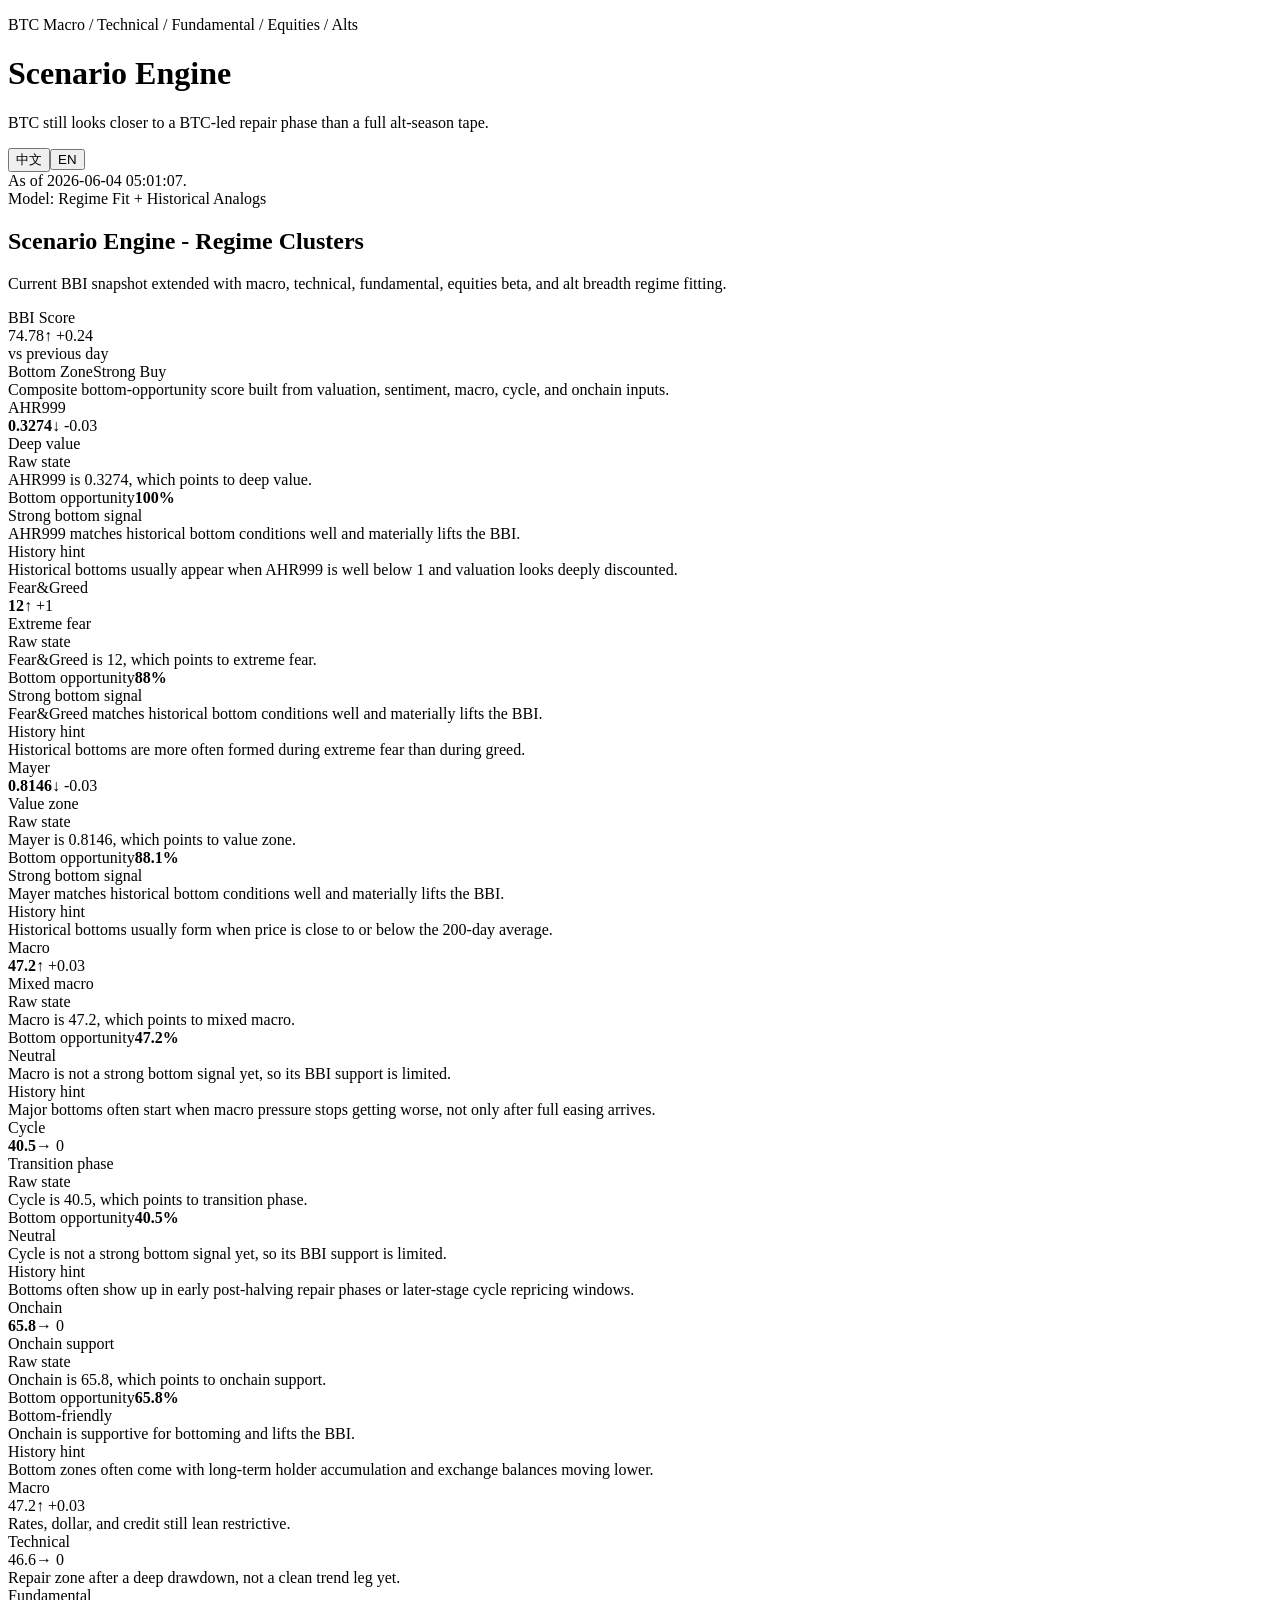
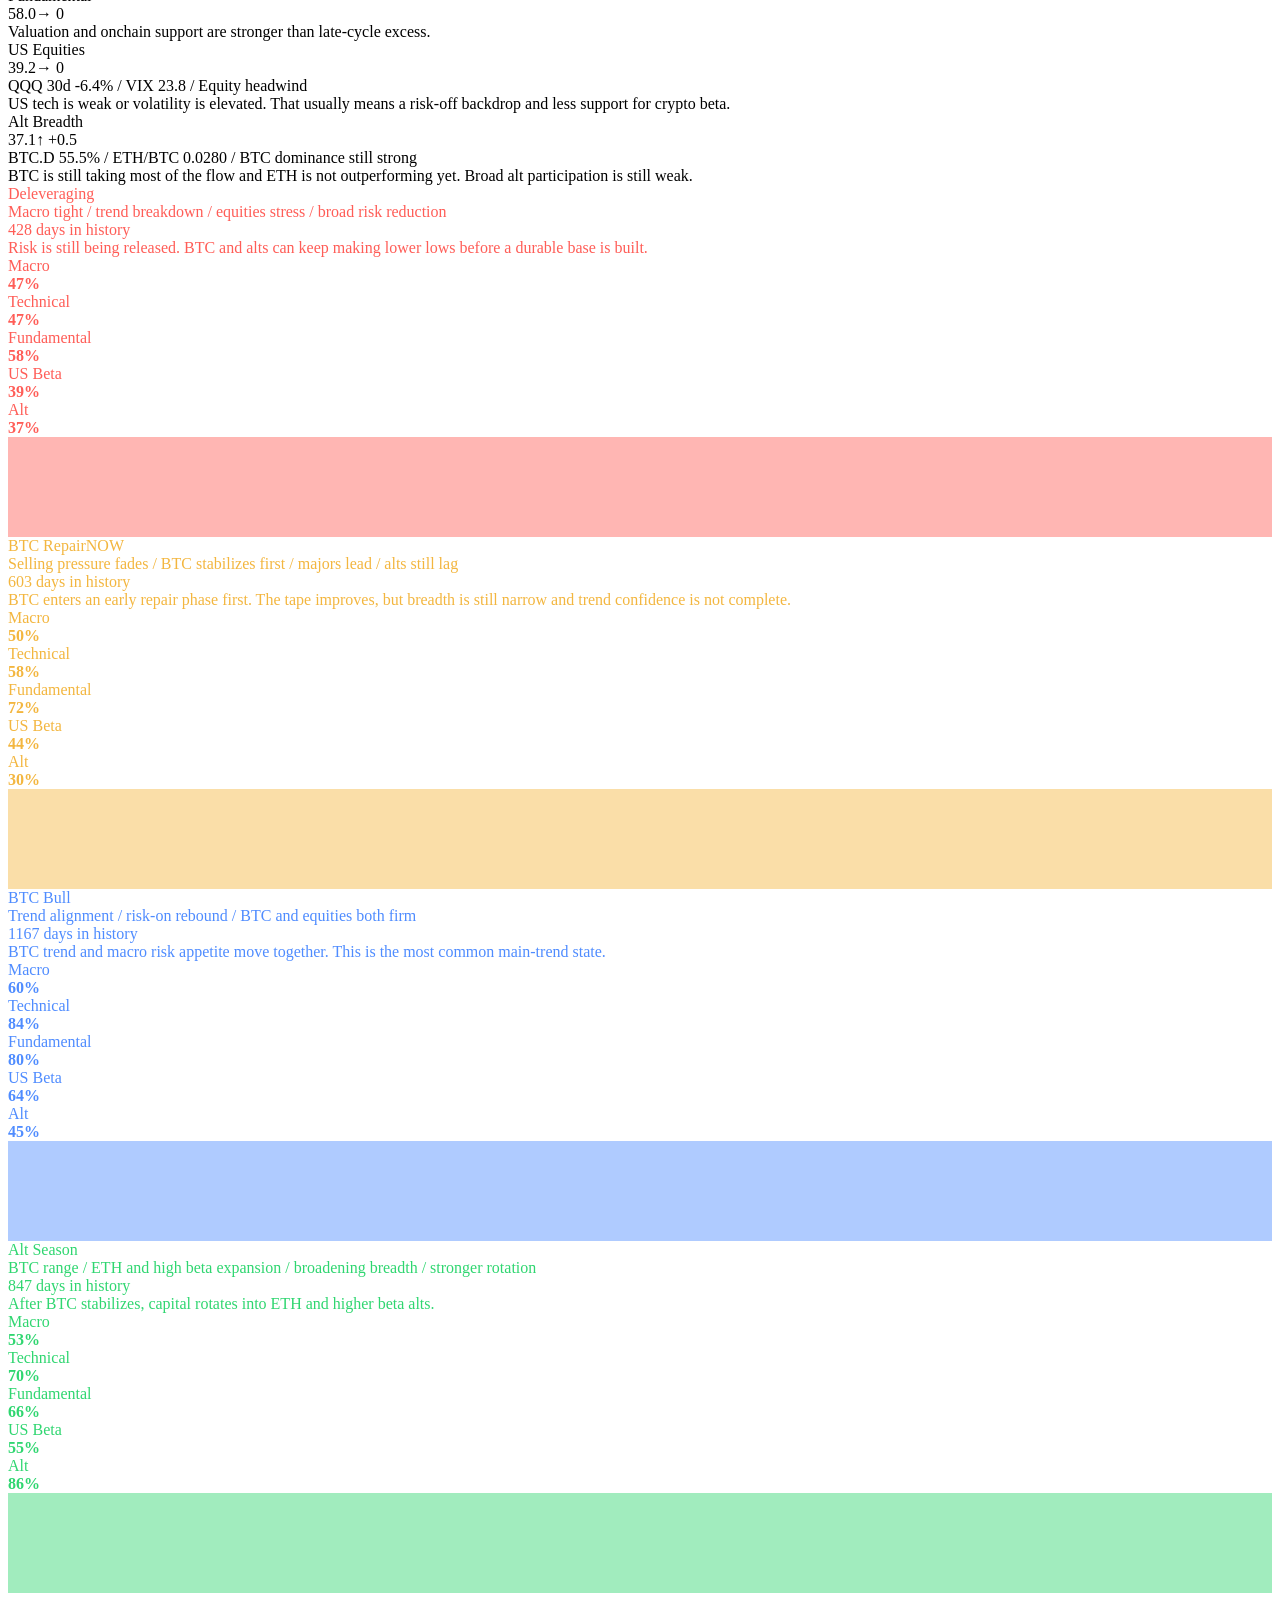
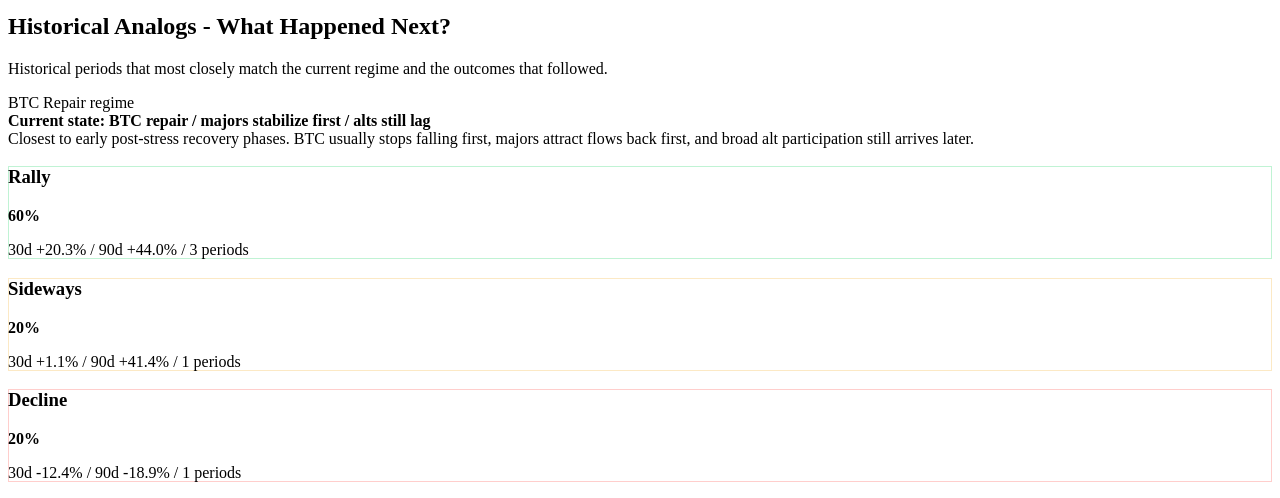
==== commit a2a71603: "Deploy BBI dashboard 2026-06-04T05:01:49Z" ====
--- a/index.html
+++ b/index.html
@@ -1 +1 @@
-<!DOCTYPE html><html lang="en"><head><meta charSet="utf-8"/><meta name="viewport" content="width=device-width, initial-scale=1"/><link rel="stylesheet" href="/BBI-Page/_next/static/css/bd94a041057c3c7c.css" data-precedence="next"/><link rel="preload" as="script" fetchPriority="low" href="/BBI-Page/_next/static/chunks/webpack-a147e63eb4eee7f7.js"/><script src="/BBI-Page/_next/static/chunks/4bd1b696-544a2c7dd83c2807.js" async=""></script><script src="/BBI-Page/_next/static/chunks/684-7458c9f9951d7378.js" async=""></script><script src="/BBI-Page/_next/static/chunks/main-app-923043926b00c5e9.js" async=""></script><script src="/BBI-Page/_next/static/chunks/app/page-52afeafeef159ca9.js" async=""></script><title>BTC Regime Dashboard</title><meta name="description" content="BTC macro, technical, fundamental, equities, and alt breadth dashboard."/><script src="/BBI-Page/_next/static/chunks/polyfills-42372ed130431b0a.js" noModule=""></script></head><body><div class="app-shell"><header class="hero"><div><p class="eyebrow">BTC Macro / Technical / Fundamental / Equities / Alts</p><h1>Scenario Engine</h1><p class="hero-copy">BTC still looks closer to a BTC-led repair phase than a full alt-season tape.</p></div><div class="hero-meta"><div class="lang-toggle" role="group" aria-label="Language toggle"><button class="">中文</button><button class="active">EN</button></div><div class="pill">As of<!-- --> <!-- -->2026-06-03 05:06:29.</div><div class="pill">Model: Regime Fit + Historical Analogs</div></div></header><main><section class="panel"><div class="panel-header"><div><h2>Scenario Engine - Regime Clusters</h2><p>Current BBI snapshot extended with macro, technical, fundamental, equities beta, and alt breadth regime fitting.</p></div></div><div class="metrics-layout"><article class="bbi-card"><div class="bbi-head"><div><div class="metric-label">BBI Score</div><div class="bbi-score-row"><div><div class="metric-value-with-delta large"><span class="metric-value bbi-value">74.54</span><span class="metric-delta up">↑<!-- --> <!-- -->+1.74</span></div><div class="metric-delta-caption">vs previous day</div></div><div class="bbi-status"><span class="bbi-zone">Bottom Zone</span><span class="bbi-signal">Strong Buy</span></div></div><div class="metric-note pos">Composite bottom-opportunity score built from valuation, sentiment, macro, cycle, and onchain inputs.</div></div></div><div class="bbi-breakdown"><div class="bbi-component"><div class="bbi-component-header"><div class="bbi-component-top"><span>AHR999</span><div class="bbi-component-value-wrap"><strong>0.3544</strong><span class="metric-delta inline down">↓<!-- --> <!-- -->-0.05</span></div></div><div class="bbi-component-meta">Deep value</div></div><div class="bbi-copy-block"><div class="bbi-copy-label">Raw state</div><div class="bbi-copy-text">AHR999 is 0.3544, which points to deep value.</div></div><div class="bbi-opportunity-block"><div class="bbi-component-top bbi-opportunity-top"><span>Bottom opportunity</span><strong>100<!-- -->%</strong></div><div class="bar subtle-bar"><i style="width:100%;color:#2fd670"></i></div><div class="bbi-component-meta">Strong bottom signal</div><div class="bbi-copy-text">AHR999 matches historical bottom conditions well and materially lifts the BBI.</div></div><div class="bbi-copy-block bbi-history-block"><div class="bbi-copy-label">History hint</div><div class="bbi-copy-text">Historical bottoms usually appear when AHR999 is well below 1 and valuation looks deeply discounted.</div></div></div><div class="bbi-component"><div class="bbi-component-header"><div class="bbi-component-top"><span>Fear&amp;Greed</span><div class="bbi-component-value-wrap"><strong>11</strong><span class="metric-delta inline down">↓<!-- --> <!-- -->-12</span></div></div><div class="bbi-component-meta">Extreme fear</div></div><div class="bbi-copy-block"><div class="bbi-copy-label">Raw state</div><div class="bbi-copy-text">Fear&amp;Greed is 11, which points to extreme fear.</div></div><div class="bbi-opportunity-block"><div class="bbi-component-top bbi-opportunity-top"><span>Bottom opportunity</span><strong>89<!-- -->%</strong></div><div class="bar subtle-bar"><i style="width:89%;color:#f3b63f"></i></div><div class="bbi-component-meta">Strong bottom signal</div><div class="bbi-copy-text">Fear&amp;Greed matches historical bottom conditions well and materially lifts the BBI.</div></div><div class="bbi-copy-block bbi-history-block"><div class="bbi-copy-label">History hint</div><div class="bbi-copy-text">Historical bottoms are more often formed during extreme fear than during greed.</div></div></div><div class="bbi-component"><div class="bbi-component-header"><div class="bbi-component-top"><span>Mayer</span><div class="bbi-component-value-wrap"><strong>0.8448</strong><span class="metric-delta inline down">↓<!-- --> <!-- -->-0.05</span></div></div><div class="bbi-component-meta">Value zone</div></div><div class="bbi-copy-block"><div class="bbi-copy-label">Raw state</div><div class="bbi-copy-text">Mayer is 0.8448, which points to value zone.</div></div><div class="bbi-opportunity-block"><div class="bbi-component-top bbi-opportunity-top"><span>Bottom opportunity</span><strong>86.4<!-- -->%</strong></div><div class="bar subtle-bar"><i style="width:86.4%;color:#4f8cff"></i></div><div class="bbi-component-meta">Strong bottom signal</div><div class="bbi-copy-text">Mayer matches historical bottom conditions well and materially lifts the BBI.</div></div><div class="bbi-copy-block bbi-history-block"><div class="bbi-copy-label">History hint</div><div class="bbi-copy-text">Historical bottoms usually form when price is close to or below the 200-day average.</div></div></div><div class="bbi-component"><div class="bbi-component-header"><div class="bbi-component-top"><span>Macro</span><div class="bbi-component-value-wrap"><strong>47.2</strong><span class="metric-delta inline flat">→<!-- --> <!-- -->0</span></div></div><div class="bbi-component-meta">Mixed macro</div></div><div class="bbi-copy-block"><div class="bbi-copy-label">Raw state</div><div class="bbi-copy-text">Macro is 47.2, which points to mixed macro.</div></div><div class="bbi-opportunity-block"><div class="bbi-component-top bbi-opportunity-top"><span>Bottom opportunity</span><strong>47.2<!-- -->%</strong></div><div class="bar subtle-bar"><i style="width:47.2%;color:#ff8a4c"></i></div><div class="bbi-component-meta">Neutral</div><div class="bbi-copy-text">Macro is not a strong bottom signal yet, so its BBI support is limited.</div></div><div class="bbi-copy-block bbi-history-block"><div class="bbi-copy-label">History hint</div><div class="bbi-copy-text">Major bottoms often start when macro pressure stops getting worse, not only after full easing arrives.</div></div></div><div class="bbi-component"><div class="bbi-component-header"><div class="bbi-component-top"><span>Cycle</span><div class="bbi-component-value-wrap"><strong>40.5</strong><span class="metric-delta inline flat">→<!-- --> <!-- -->0</span></div></div><div class="bbi-component-meta">Transition phase</div></div><div class="bbi-copy-block"><div class="bbi-copy-label">Raw state</div><div class="bbi-copy-text">Cycle is 40.5, which points to transition phase.</div></div><div class="bbi-opportunity-block"><div class="bbi-component-top bbi-opportunity-top"><span>Bottom opportunity</span><strong>40.5<!-- -->%</strong></div><div class="bar subtle-bar"><i style="width:40.5%;color:#7a8cff"></i></div><div class="bbi-component-meta">Neutral</div><div class="bbi-copy-text">Cycle is not a strong bottom signal yet, so its BBI support is limited.</div></div><div class="bbi-copy-block bbi-history-block"><div class="bbi-copy-label">History hint</div><div class="bbi-copy-text">Bottoms often show up in early post-halving repair phases or later-stage cycle repricing windows.</div></div></div><div class="bbi-component"><div class="bbi-component-header"><div class="bbi-component-top"><span>Onchain</span><div class="bbi-component-value-wrap"><strong>65.8</strong><span class="metric-delta inline flat">→<!-- --> <!-- -->0</span></div></div><div class="bbi-component-meta">Onchain support</div></div><div class="bbi-copy-block"><div class="bbi-copy-label">Raw state</div><div class="bbi-copy-text">Onchain is 65.8, which points to onchain support.</div></div><div class="bbi-opportunity-block"><div class="bbi-component-top bbi-opportunity-top"><span>Bottom opportunity</span><strong>65.8<!-- -->%</strong></div><div class="bar subtle-bar"><i style="width:65.8%;color:#46d4d1"></i></div><div class="bbi-component-meta">Bottom-friendly</div><div class="bbi-copy-text">Onchain is supportive for bottoming and lifts the BBI.</div></div><div class="bbi-copy-block bbi-history-block"><div class="bbi-copy-label">History hint</div><div class="bbi-copy-text">Bottom zones often come with long-term holder accumulation and exchange balances moving lower.</div></div></div></div></article><div class="metric-grid secondary-metrics"><article class="metric-card"><div class="metric-label">Macro</div><div class="metric-value-with-delta "><span class="metric-value ">47.2</span><span class="metric-delta flat">→<!-- --> <!-- -->0</span></div><div class="metric-note warn">Rates, dollar, and credit still lean restrictive.</div></article><article class="metric-card"><div class="metric-label">Technical</div><div class="metric-value-with-delta "><span class="metric-value ">46.6</span><span class="metric-delta flat">→<!-- --> <!-- -->0</span></div><div class="metric-note warn">Repair zone after a deep drawdown, not a clean trend leg yet.</div></article><article class="metric-card"><div class="metric-label">Fundamental</div><div class="metric-value-with-delta "><span class="metric-value ">58.0</span><span class="metric-delta flat">→<!-- --> <!-- -->0</span></div><div class="metric-note pos">Valuation and onchain support are stronger than late-cycle excess.</div></article><article class="metric-card"><div class="metric-label">US Equities</div><div class="metric-value-with-delta "><span class="metric-value ">39.2</span><span class="metric-delta flat">→<!-- --> <!-- -->0</span></div><div class="metric-note warn">QQQ 30d -6.4% / VIX 23.8 / Equity headwind</div><div class="metric-note">US tech is weak or volatility is elevated. That usually means a risk-off backdrop and less support for crypto beta.</div></article><article class="metric-card"><div class="metric-label">Alt Breadth</div><div class="metric-value-with-delta "><span class="metric-value ">36.6</span><span class="metric-delta down">↓<!-- --> <!-- -->-0.01</span></div><div class="metric-note risk">BTC.D 55.9% / ETH/BTC 0.0279 / BTC dominance still strong</div><div class="metric-note">BTC is still taking most of the flow and ETH is not outperforming yet. Broad alt participation is still weak.</div></article></div></div><div class="cluster-grid"><article class="cluster-card " style="color:#ff5d57"><div class="cluster-head"><div class="cluster-dot"></div><div class="cluster-title">Deleveraging</div></div><div class="cluster-subtitle">Macro tight / trend breakdown / equities stress / broad risk reduction</div><div class="cluster-history">428 days in history</div><div class="cluster-thesis">Risk is still being released. BTC and alts can keep making lower lows before a durable base is built.</div><div class="signal-list"><div class="signal-row"><span>Macro</span><div class="bar"><i style="width:47%;color:#ff5d57"></i></div><strong>47<!-- -->%</strong></div><div class="signal-row"><span>Technical</span><div class="bar"><i style="width:47%;color:#ff5d57"></i></div><strong>47<!-- -->%</strong></div><div class="signal-row"><span>Fundamental</span><div class="bar"><i style="width:58%;color:#ff5d57"></i></div><strong>58<!-- -->%</strong></div><div class="signal-row"><span>US Beta</span><div class="bar"><i style="width:39%;color:#ff5d57"></i></div><strong>39<!-- -->%</strong></div><div class="signal-row"><span>Alt</span><div class="bar"><i style="width:37%;color:#ff5d57"></i></div><strong>37<!-- -->%</strong></div></div><div class="micro-strip" style="grid-template-columns:repeat(3, minmax(0, 1fr))"><div data-label="Rally" style="height:28.8px;background:rgba(255, 93, 87, 0.45)"></div><div data-label="Sideways" style="height:22px;background:rgba(255, 93, 87, 0.45)"></div><div data-label="Decline" style="height:49.2px;background:rgba(255, 93, 87, 0.45)"></div></div></article><article class="cluster-card active" style="color:#f3b63f"><div class="cluster-head"><div class="cluster-dot"></div><div class="cluster-title">BTC Repair<span class="now-tag">NOW</span></div></div><div class="cluster-subtitle">Selling pressure fades / BTC stabilizes first / majors lead / alts still lag</div><div class="cluster-history">603 days in history</div><div class="cluster-thesis">BTC enters an early repair phase first. The tape improves, but breadth is still narrow and trend confidence is not complete.</div><div class="signal-list"><div class="signal-row"><span>Macro</span><div class="bar"><i style="width:50%;color:#f3b63f"></i></div><strong>50<!-- -->%</strong></div><div class="signal-row"><span>Technical</span><div class="bar"><i style="width:58%;color:#f3b63f"></i></div><strong>58<!-- -->%</strong></div><div class="signal-row"><span>Fundamental</span><div class="bar"><i style="width:72%;color:#f3b63f"></i></div><strong>72<!-- -->%</strong></div><div class="signal-row"><span>US Beta</span><div class="bar"><i style="width:44%;color:#f3b63f"></i></div><strong>44<!-- -->%</strong></div><div class="signal-row"><span>Alt</span><div class="bar"><i style="width:30%;color:#f3b63f"></i></div><strong>30<!-- -->%</strong></div></div><div class="micro-strip" style="grid-template-columns:repeat(3, minmax(0, 1fr))"><div data-label="Rally" style="height:42.4px;background:rgba(243, 182, 63, 0.45)"></div><div data-label="Sideways" style="height:28.8px;background:rgba(243, 182, 63, 0.45)"></div><div data-label="Decline" style="height:28.8px;background:rgba(243, 182, 63, 0.45)"></div></div></article><article class="cluster-card " style="color:#4f8cff"><div class="cluster-head"><div class="cluster-dot"></div><div class="cluster-title">BTC Bull</div></div><div class="cluster-subtitle">Trend alignment / risk-on rebound / BTC and equities both firm</div><div class="cluster-history">1167 days in history</div><div class="cluster-thesis">BTC trend and macro risk appetite move together. This is the most common main-trend state.</div><div class="signal-list"><div class="signal-row"><span>Macro</span><div class="bar"><i style="width:60%;color:#4f8cff"></i></div><strong>60<!-- -->%</strong></div><div class="signal-row"><span>Technical</span><div class="bar"><i style="width:84%;color:#4f8cff"></i></div><strong>84<!-- -->%</strong></div><div class="signal-row"><span>Fundamental</span><div class="bar"><i style="width:80%;color:#4f8cff"></i></div><strong>80<!-- -->%</strong></div><div class="signal-row"><span>US Beta</span><div class="bar"><i style="width:64%;color:#4f8cff"></i></div><strong>64<!-- -->%</strong></div><div class="signal-row"><span>Alt</span><div class="bar"><i style="width:45%;color:#4f8cff"></i></div><strong>45<!-- -->%</strong></div></div><div class="micro-strip" style="grid-template-columns:repeat(3, minmax(0, 1fr))"><div data-label="Rally" style="height:44.78px;background:rgba(79, 140, 255, 0.45)"></div><div data-label="Sideways" style="height:27.78px;background:rgba(79, 140, 255, 0.45)"></div><div data-label="Decline" style="height:27.78px;background:rgba(79, 140, 255, 0.45)"></div></div></article><article class="cluster-card " style="color:#2fd670"><div class="cluster-head"><div class="cluster-dot"></div><div class="cluster-title">Alt Season</div></div><div class="cluster-subtitle">BTC range / ETH and high beta expansion / broadening breadth / stronger rotation</div><div class="cluster-history">847 days in history</div><div class="cluster-thesis">After BTC stabilizes, capital rotates into ETH and higher beta alts.</div><div class="signal-list"><div class="signal-row"><span>Macro</span><div class="bar"><i style="width:53%;color:#2fd670"></i></div><strong>53<!-- -->%</strong></div><div class="signal-row"><span>Technical</span><div class="bar"><i style="width:70%;color:#2fd670"></i></div><strong>70<!-- -->%</strong></div><div class="signal-row"><span>Fundamental</span><div class="bar"><i style="width:66%;color:#2fd670"></i></div><strong>66<!-- -->%</strong></div><div class="signal-row"><span>US Beta</span><div class="bar"><i style="width:55%;color:#2fd670"></i></div><strong>55<!-- -->%</strong></div><div class="signal-row"><span>Alt</span><div class="bar"><i style="width:86%;color:#2fd670"></i></div><strong>86<!-- -->%</strong></div></div><div class="micro-strip" style="grid-template-columns:repeat(3, minmax(0, 1fr))"><div data-label="Rally" style="height:35.6px;background:rgba(47, 214, 112, 0.45)"></div><div data-label="Sideways" style="height:35.6px;background:rgba(47, 214, 112, 0.45)"></div><div data-label="Decline" style="height:28.8px;background:rgba(47, 214, 112, 0.45)"></div></div></article></div></section><section class="panel analog-panel"><div class="panel-header"><div><h2>Historical Analogs - What Happened Next?</h2><p>Historical periods that most closely match the current regime and the outcomes that followed.</p></div><div class="pill subtle">BTC Repair<!-- --> <!-- -->regime</div></div><div class="callout"><strong>Current state: BTC repair / majors stabilize first / alts still lag</strong><br/>Closest to early post-stress recovery phases. BTC usually stops falling first, majors attract flows back first, and broad alt participation still arrives later.</div><div class="outcome-grid"><article class="outcome-card" style="border-color:#2fd670;box-shadow:0 0 0 1px rgba(47, 214, 112, 0.3) inset"><h3 class="pos">Rally</h3><strong class="pos">60<!-- -->%</strong><p>30d +20.3% / 90d +44.0% / 3 periods</p></article><article class="outcome-card" style="border-color:#f3b63f;box-shadow:0 0 0 1px rgba(243, 182, 63, 0.3) inset"><h3 class="flat">Sideways</h3><strong class="flat">20<!-- -->%</strong><p>30d +1.1% / 90d +41.4% / 1 periods</p></article><article class="outcome-card" style="border-color:#ff5d57;box-shadow:0 0 0 1px rgba(255, 93, 87, 0.3) inset"><h3 class="neg">Decline</h3><strong class="neg">20<!-- -->%</strong><p>30d -12.4% / 90d -18.9% / 1 periods</p></article></div></section></main></div><script src="/BBI-Page/_next/static/chunks/webpack-a147e63eb4eee7f7.js" async=""></script><script>(self.__next_f=self.__next_f||[]).push([0])</script><script>self.__next_f.push([1,"1:\"$Sreact.fragment\"\n2:I[7555,[],\"\"]\n3:I[1295,[],\"\"]\n5:I[9665,[],\"OutletBoundary\"]\n8:I[9665,[],\"ViewportBoundary\"]\na:I[9665,[],\"MetadataBoundary\"]\nc:I[6614,[],\"\"]\n:HL[\"/BBI-Page/_next/static/css/bd94a041057c3c7c.css\",\"style\"]\n"])</script><script>self.__next_f.push([1,"0:{\"P\":null,\"b\":\"jKxtSzwWAc9YF8gsT6CEf\",\"p\":\"/BBI-Page\",\"c\":[\"\",\"\"],\"i\":false,\"f\":[[[\"\",{\"children\":[\"__PAGE__\",{}]},\"$undefined\",\"$undefined\",true],[\"\",[\"$\",\"$1\",\"c\",{\"children\":[[[\"$\",\"link\",\"0\",{\"rel\":\"stylesheet\",\"href\":\"/BBI-Page/_next/static/css/bd94a041057c3c7c.css\",\"precedence\":\"next\",\"crossOrigin\":\"$undefined\",\"nonce\":\"$undefined\"}]],[\"$\",\"html\",null,{\"lang\":\"en\",\"children\":[\"$\",\"body\",null,{\"children\":[\"$\",\"$L2\",null,{\"parallelRouterKey\":\"children\",\"error\":\"$undefined\",\"errorStyles\":\"$undefined\",\"errorScripts\":\"$undefined\",\"template\":[\"$\",\"$L3\",null,{}],\"templateStyles\":\"$undefined\",\"templateScripts\":\"$undefined\",\"notFound\":[[[\"$\",\"title\",null,{\"children\":\"404: This page could not be found.\"}],[\"$\",\"div\",null,{\"style\":{\"fontFamily\":\"system-ui,\\\"Segoe UI\\\",Roboto,Helvetica,Arial,sans-serif,\\\"Apple Color Emoji\\\",\\\"Segoe UI Emoji\\\"\",\"height\":\"100vh\",\"textAlign\":\"center\",\"display\":\"flex\",\"flexDirection\":\"column\",\"alignItems\":\"center\",\"justifyContent\":\"center\"},\"children\":[\"$\",\"div\",null,{\"children\":[[\"$\",\"style\",null,{\"dangerouslySetInnerHTML\":{\"__html\":\"body{color:#000;background:#fff;margin:0}.next-error-h1{border-right:1px solid rgba(0,0,0,.3)}@media (prefers-color-scheme:dark){body{color:#fff;background:#000}.next-error-h1{border-right:1px solid rgba(255,255,255,.3)}}\"}}],[\"$\",\"h1\",null,{\"className\":\"next-error-h1\",\"style\":{\"display\":\"inline-block\",\"margin\":\"0 20px 0 0\",\"padding\":\"0 23px 0 0\",\"fontSize\":24,\"fontWeight\":500,\"verticalAlign\":\"top\",\"lineHeight\":\"49px\"},\"children\":404}],[\"$\",\"div\",null,{\"style\":{\"display\":\"inline-block\"},\"children\":[\"$\",\"h2\",null,{\"style\":{\"fontSize\":14,\"fontWeight\":400,\"lineHeight\":\"49px\",\"margin\":0},\"children\":\"This page could not be found.\"}]}]]}]}]],[]],\"forbidden\":\"$undefined\",\"unauthorized\":\"$undefined\"}]}]}]]}],{\"children\":[\"__PAGE__\",[\"$\",\"$1\",\"c\",{\"children\":[\"$L4\",\"$undefined\",null,[\"$\",\"$L5\",null,{\"children\":[\"$L6\",\"$L7\",null]}]]}],{},null,false]},null,false],[\"$\",\"$1\",\"h\",{\"children\":[null,[\"$\",\"$1\",\"bJrZ6EfQsGneb1umc8Fed\",{\"children\":[[\"$\",\"$L8\",null,{\"children\":\"$L9\"}],null]}],[\"$\",\"$La\",null,{\"children\":\"$Lb\"}]]}],false]],\"m\":\"$undefined\",\"G\":[\"$c\",\"$undefined\"],\"s\":false,\"S\":true}\n"])</script><script>self.__next_f.push([1,"9:[[\"$\",\"meta\",\"0\",{\"charSet\":\"utf-8\"}],[\"$\",\"meta\",\"1\",{\"name\":\"viewport\",\"content\":\"width=device-width, initial-scale=1\"}]]\n6:null\n"])</script><script>self.__next_f.push([1,"7:null\nb:[[\"$\",\"title\",\"0\",{\"children\":\"BTC Regime Dashboard\"}],[\"$\",\"meta\",\"1\",{\"name\":\"description\",\"content\":\"BTC macro, technical, fundamental, equities, and alt breadth dashboard.\"}]]\n"])</script><script>self.__next_f.push([1,"d:I[1111,[\"974\",\"static/chunks/app/page-52afeafeef159ca9.js\"],\"DashboardPage\"]\n"])</script><script>self.__next_f.push([1,"4:[\"$\",\"$Ld\",null,{\"data\":{\"asOf\":\"2026-06-03T05:06:29.591235Z\",\"headline\":\"BTC still looks closer to a BTC-led repair phase than a full alt-season tape.\",\"selectedRegime\":\"btc-accumulation\",\"bbiCard\":{\"label\":\"BBI Score\",\"value\":\"74.54\",\"zone\":\"Bottom Zone\",\"signal\":\"Strong Buy\",\"note\":\"Composite bottom-opportunity score built from valuation, sentiment, macro, cycle, and onchain inputs.\",\"tone\":\"pos\",\"delta\":{\"direction\":\"up\",\"value\":\"+1.74\"},\"components\":[{\"label\":\"AHR999\",\"color\":\"#2fd670\",\"value\":\"0.3544\",\"note\":\"Deep value\",\"barValue\":100,\"rawValueText\":\"0.3544\",\"rawLabel\":\"Deep value\",\"opportunityScore\":100,\"opportunityLabel\":\"Strong bottom signal\",\"historyHint\":\"Historical bottoms usually appear when AHR999 is well below 1 and valuation looks deeply discounted.\",\"delta\":{\"direction\":\"down\",\"value\":\"-0.05\"}},{\"label\":\"Fear\u0026Greed\",\"color\":\"#f3b63f\",\"value\":\"11\",\"note\":\"Extreme fear\",\"barValue\":89,\"rawValueText\":\"11\",\"rawLabel\":\"Extreme fear\",\"opportunityScore\":89,\"opportunityLabel\":\"Strong bottom signal\",\"historyHint\":\"Historical bottoms are more often formed during extreme fear than during greed.\",\"delta\":{\"direction\":\"down\",\"value\":\"-12\"}},{\"label\":\"Mayer\",\"color\":\"#4f8cff\",\"value\":\"0.8448\",\"note\":\"Value zone\",\"barValue\":86.4,\"rawValueText\":\"0.8448\",\"rawLabel\":\"Value zone\",\"opportunityScore\":86.4,\"opportunityLabel\":\"Strong bottom signal\",\"historyHint\":\"Historical bottoms usually form when price is close to or below the 200-day average.\",\"delta\":{\"direction\":\"down\",\"value\":\"-0.05\"}},{\"label\":\"Macro\",\"color\":\"#ff8a4c\",\"value\":\"47.2\",\"note\":\"Mixed macro\",\"barValue\":47.2,\"rawValueText\":\"47.2\",\"rawLabel\":\"Mixed macro\",\"opportunityScore\":47.2,\"opportunityLabel\":\"Neutral\",\"historyHint\":\"Major bottoms often start when macro pressure stops getting worse, not only after full easing arrives.\",\"delta\":{\"direction\":\"flat\",\"value\":\"0\"}},{\"label\":\"Cycle\",\"color\":\"#7a8cff\",\"value\":\"40.5\",\"note\":\"Transition phase\",\"barValue\":40.5,\"rawValueText\":\"40.5\",\"rawLabel\":\"Transition phase\",\"opportunityScore\":40.5,\"opportunityLabel\":\"Neutral\",\"historyHint\":\"Bottoms often show up in early post-halving repair phases or later-stage cycle repricing windows.\",\"delta\":{\"direction\":\"flat\",\"value\":\"0\"}},{\"label\":\"Onchain\",\"color\":\"#46d4d1\",\"value\":\"65.8\",\"note\":\"Onchain support\",\"barValue\":65.8,\"rawValueText\":\"65.8\",\"rawLabel\":\"Onchain support\",\"opportunityScore\":65.8,\"opportunityLabel\":\"Bottom-friendly\",\"historyHint\":\"Bottom zones often come with long-term holder accumulation and exchange balances moving lower.\",\"delta\":{\"direction\":\"flat\",\"value\":\"0\"}}]},\"snapshotMetrics\":[{\"label\":\"BBI Score\",\"value\":\"74.54\",\"note\":\"Latest BBI output\",\"tone\":\"pos\",\"delta\":{\"direction\":\"up\",\"value\":\"+1.74\"}},{\"label\":\"Macro\",\"value\":\"47.2\",\"note\":\"Rates, dollar, and credit still lean restrictive.\",\"tone\":\"warn\",\"delta\":{\"direction\":\"flat\",\"value\":\"0\"}},{\"label\":\"Technical\",\"value\":\"46.6\",\"note\":\"Repair zone after a deep drawdown, not a clean trend leg yet.\",\"tone\":\"warn\",\"delta\":{\"direction\":\"flat\",\"value\":\"0\"}},{\"label\":\"Fundamental\",\"value\":\"58.0\",\"note\":\"Valuation and onchain support are stronger than late-cycle excess.\",\"tone\":\"pos\",\"delta\":{\"direction\":\"flat\",\"value\":\"0\"}},{\"label\":\"US Equities\",\"value\":\"39.2\",\"note\":\"QQQ 30d -6.4% / VIX 23.8 / Equity headwind\",\"detail\":\"US tech is weak or volatility is elevated. That usually means a risk-off backdrop and less support for crypto beta.\",\"tone\":\"warn\",\"delta\":{\"direction\":\"flat\",\"value\":\"0\"}},{\"label\":\"Alt Breadth\",\"value\":\"36.6\",\"note\":\"BTC.D 55.9% / ETH/BTC 0.0279 / BTC dominance still strong\",\"detail\":\"BTC is still taking most of the flow and ETH is not outperforming yet. Broad alt participation is still weak.\",\"tone\":\"risk\",\"delta\":{\"direction\":\"down\",\"value\":\"-0.01\"}}],\"dimensions\":{\"macro\":47.22,\"technical\":46.62,\"fundamental\":58.01,\"equity\":39.22,\"alts\":36.56},\"regimes\":[{\"id\":\"stress-reset\",\"name\":\"Deleveraging\",\"color\":\"#ff5d57\",\"current\":false,\"history\":\"428 days in history\",\"subtitle\":\"Macro tight / trend breakdown / equities stress / broad risk reduction\",\"thesis\":\"Risk is still being released. BTC and alts can keep making lower lows before a durable base is built.\",\"summary\":\"Current state still looks like a deleveraging regime. Macro 47.2 is weak, technical 46.6 is still under breakdown pressure, and equity plus alt breadth remain fragile. This is the stage where downside risk is still larger than upside.\",\"outcomes\":[{\"label\":\"Rally\",\"value\":20,\"detail\":\"30d +31.5% / 90d +147.8% / 1 periods\",\"tone\":\"pos\"},{\"label\":\"Sideways\",\"value\":0,\"detail\":\"30d +0.0% / 90d +0.0% / 0 periods\",\"tone\":\"flat\"},{\"label\":\"Decline\",\"value\":80,\"detail\":\"30d -36.9% / 90d -41.9% / 4 periods\",\"tone\":\"neg\"}],\"signals\":[{\"label\":\"Macro\",\"value\":47},{\"label\":\"Technical\",\"value\":47},{\"label\":\"Fundamental\",\"value\":58},{\"label\":\"US Beta\",\"value\":39},{\"label\":\"Alt\",\"value\":37}],\"micro\":[{\"label\":\"Rally\",\"value\":0.2},{\"label\":\"Sideways\",\"value\":0},{\"label\":\"Decline\",\"value\":0.8}]},{\"id\":\"btc-accumulation\",\"name\":\"BTC Repair\",\"color\":\"#f3b63f\",\"current\":true,\"history\":\"603 days in history\",\"subtitle\":\"Selling pressure fades / BTC stabilizes first / majors lead / alts still lag\",\"thesis\":\"BTC enters an early repair phase first. The tape improves, but breadth is still narrow and trend confidence is not complete.\",\"summary\":\"Current state looks closer to BTC repair than full risk release. BTC is stabilizing before the rest of the tape, but breadth is still narrow and alts are not in charge yet.\",\"outcomes\":[{\"label\":\"Rally\",\"value\":60,\"detail\":\"30d +20.3% / 90d +44.0% / 3 periods\",\"tone\":\"pos\"},{\"label\":\"Sideways\",\"value\":20,\"detail\":\"30d +1.1% / 90d +41.4% / 1 periods\",\"tone\":\"flat\"},{\"label\":\"Decline\",\"value\":20,\"detail\":\"30d -12.4% / 90d -18.9% / 1 periods\",\"tone\":\"neg\"}],\"signals\":[{\"label\":\"Macro\",\"value\":50},{\"label\":\"Technical\",\"value\":58},{\"label\":\"Fundamental\",\"value\":72},{\"label\":\"US Beta\",\"value\":44},{\"label\":\"Alt\",\"value\":30}],\"micro\":[{\"label\":\"Rally\",\"value\":0.6},{\"label\":\"Sideways\",\"value\":0.2},{\"label\":\"Decline\",\"value\":0.2}]},{\"id\":\"btc-bull\",\"name\":\"BTC Bull\",\"color\":\"#4f8cff\",\"current\":false,\"history\":\"1167 days in history\",\"subtitle\":\"Trend alignment / risk-on rebound / BTC and equities both firm\",\"thesis\":\"BTC trend and macro risk appetite move together. This is the most common main-trend state.\",\"summary\":\"A cleaner BTC bull regime needs BTC back in a medium-term uptrend with better macro conditions and calmer equity volatility.\",\"outcomes\":[{\"label\":\"Rally\",\"value\":67,\"detail\":\"30d +17.1% / 90d +60.7% / 4 periods\",\"tone\":\"pos\"},{\"label\":\"Sideways\",\"value\":17,\"detail\":\"30d +1.7% / 90d +9.4% / 1 periods\",\"tone\":\"flat\"},{\"label\":\"Decline\",\"value\":17,\"detail\":\"30d -11.8% / 90d -6.7% / 1 periods\",\"tone\":\"neg\"}],\"signals\":[{\"label\":\"Macro\",\"value\":60},{\"label\":\"Technical\",\"value\":84},{\"label\":\"Fundamental\",\"value\":80},{\"label\":\"US Beta\",\"value\":64},{\"label\":\"Alt\",\"value\":45}],\"micro\":[{\"label\":\"Rally\",\"value\":0.67},{\"label\":\"Sideways\",\"value\":0.17},{\"label\":\"Decline\",\"value\":0.17}]},{\"id\":\"alt-season\",\"name\":\"Alt Season\",\"color\":\"#2fd670\",\"current\":false,\"history\":\"847 days in history\",\"subtitle\":\"BTC range / ETH and high beta expansion / broadening breadth / stronger rotation\",\"thesis\":\"After BTC stabilizes, capital rotates into ETH and higher beta alts.\",\"summary\":\"The key for Alt Season is not another BTC vertical move, but BTC stability plus stronger ETH/BTC and broader market participation.\",\"outcomes\":[{\"label\":\"Rally\",\"value\":40,\"detail\":\"30d +17.3% / 90d +54.7% / 2 periods\",\"tone\":\"pos\"},{\"label\":\"Sideways\",\"value\":40,\"detail\":\"30d +4.8% / 90d +24.9% / 2 periods\",\"tone\":\"flat\"},{\"label\":\"Decline\",\"value\":20,\"detail\":\"30d -21.4% / 90d -33.8% / 1 periods\",\"tone\":\"neg\"}],\"signals\":[{\"label\":\"Macro\",\"value\":53},{\"label\":\"Technical\",\"value\":70},{\"label\":\"Fundamental\",\"value\":66},{\"label\":\"US Beta\",\"value\":55},{\"label\":\"Alt\",\"value\":86}],\"micro\":[{\"label\":\"Rally\",\"value\":0.4},{\"label\":\"Sideways\",\"value\":0.4},{\"label\":\"Decline\",\"value\":0.2}]}],\"analogs\":{\"stress-reset\":{\"label\":\"Current state: deleveraging / forced risk reduction / weak breadth\",\"narrative\":\"Closest to true risk-release windows where volatility forces positioning lower. In this regime, downside usually remains larger than upside until liquidation pressure and macro stress fade.\",\"rows\":[[\"2018-11-07 -\u003e 2018-11-25\",18,72,\"Capitulation extension / breadth collapses\",\"$$6,461 -\u003e $3,824 (-40.8%)\",-52.4,-45.6,-8.2,\"Decline\"],[\"2021-11-15 -\u003e 2021-12-04\",19,63,\"Trend break / leverage unwind\",\"$$65,520 -\u003e $49,221 (-24.9%)\",-31.7,-41.5,-36.8,\"Decline\"],[\"2022-06-07 -\u003e 2022-06-18\",11,60,\"Forced deleveraging / macro panic\",\"$$31,333 -\u003e $18,909 (-39.7%)\",-44.6,-57.1,-61.2,\"Decline\"],[\"2024-08-01 -\u003e 2024-08-08\",7,56,\"Equity volatility spike / crypto beta hit\",\"$$64,681 -\u003e $55,013 (-15.0%)\",-18.9,-23.4,-29.7,\"Decline\"],[\"2020-03-12 -\u003e 2020-03-20\",8,55,\"Crash rebound after liquidation\",\"$$4,974 -\u003e $6,206 (+24.7%)\",31.5,147.8,223.6,\"Rally\"]]},\"btc-accumulation\":{\"label\":\"Current state: BTC repair / majors stabilize first / alts still lag\",\"narrative\":\"Closest to early post-stress recovery phases. BTC usually stops falling first, majors attract flows back first, and broad alt participation still arrives later.\",\"rows\":[[\"2019-01-07 -\u003e 2019-01-15\",9,68,\"BTC starts repairing before broad participation\",\"$$3,975 -\u003e $3,553 (-10.6%)\",1.1,41.4,186.3,\"Sideways\"],[\"2023-01-09 -\u003e 2023-01-21\",12,65,\"Late bear-market major recovery\",\"$$17,221 -\u003e $22,640 (+31.5%)\",13.4,44.2,88.7,\"Rally\"],[\"2023-10-08 -\u003e 2023-10-14\",7,59,\"ETF expectation lift / BTC leadership\",\"$$27,917 -\u003e $26,852 (-3.8%)\",35.8,59.3,160.7,\"Rally\"],[\"2024-10-10 -\u003e 2024-10-18\",8,54,\"Flows restart / breadth still weak\",\"$$62,112 -\u003e $64,903 (+4.5%)\",11.8,28.6,53.7,\"Rally\"],[\"2022-08-10 -\u003e 2022-08-28\",18,56,\"Repair attempt fades / macro still caps beta\",\"$$24,050 -\u003e $20,050 (-16.6%)\",-12.4,-18.9,-25.3,\"Decline\"]]},\"btc-bull\":{\"label\":\"Current state: trend alignment / BTC and risk assets both strong\",\"narrative\":\"Typical of 2020Q4, 2021Q1, and 2024Q1. As long as macro does not reverse, BTC trend persistence is strongest here, though an equity-volatility spike can still push the tape back into Stress.\",\"rows\":[[\"2020-10-08 -\u003e 2020-10-20\",12,72,\"Pre-breakout risk-on lift\",\"$$10,925 -\u003e $11,930 (+9.2%)\",19.4,78.7,204.1,\"Rally\"],[\"2021-02-01 -\u003e 2021-02-15\",14,67,\"Institutional bid / strong trend\",\"$$33,542 -\u003e $48,611 (+44.9%)\",15.9,72.3,59.6,\"Rally\"],[\"2024-02-10 -\u003e 2024-03-03\",22,64,\"ETF main up-leg\",\"$$47,855 -\u003e $62,713 (+31.0%)\",21.6,50.4,92.8,\"Rally\"],[\"2023-10-23 -\u003e 2023-11-05\",13,55,\"Post-breakout acceleration\",\"$$30,452 -\u003e $35,677 (+17.2%)\",11.4,41.2,73.5,\"Rally\"],[\"2024-03-14 -\u003e 2024-04-02\",19,58,\"Strong trend pauses / digest breakout gains\",\"$$73,800 -\u003e $69,400 (-6.0%)\",1.7,9.4,22.6,\"Sideways\"],[\"2021-04-14 -\u003e 2021-05-02\",18,54,\"Main trend pullback / leverage flushed\",\"$$64,870 -\u003e $56,900 (-12.3%)\",-11.8,-6.7,-18.4,\"Decline\"]]},\"alt-season\":{\"label\":\"Current state: BTC range / ETH and high beta rotation expanding\",\"narrative\":\"Closest to 2021Q1-Q2 and local 2024 rotation bursts. The key is not BTC weakness, but BTC stability followed by falling BTC dominance and improving ETH/BTC plus broader participation.\",\"rows\":[[\"2021-03-20 -\u003e 2021-04-15\",26,71,\"ETH/BTC up / alt breadth expands\",\"$$57,861 -\u003e $63,503 (+9.7%)\",16,40.4,-8.7,\"Rally\"],[\"2021-07-21 -\u003e 2021-08-14\",24,63,\"Post-capitulation rotation expansion\",\"$$29,795 -\u003e $47,769 (+60.3%)\",18.6,68.9,118.2,\"Rally\"],[\"2024-11-08 -\u003e 2024-11-28\",20,57,\"BTC range / ETH catch-up\",\"$$76,401 -\u003e $79,940 (+4.6%)\",3.8,24.1,35.6,\"Sideways\"],[\"2020-08-01 -\u003e 2020-08-18\",17,52,\"DeFi rotation / BTC not weak\",\"$$11,334 -\u003e $12,275 (+8.3%)\",5.9,25.6,89.3,\"Sideways\"],[\"2021-05-05 -\u003e 2021-05-23\",18,53,\"Late alt blowoff / broad beta drawdown\",\"$$57,700 -\u003e $34,900 (-39.5%)\",-21.4,-33.8,-47.9,\"Decline\"]]}},\"timelineSeries\":[{\"date\":\"2019-01\",\"price\":3700,\"cluster\":\"stress-reset\",\"macro\":-1,\"trend\":-1,\"breadth\":-1,\"rotation\":0,\"alt\":0},{\"date\":\"2019-07\",\"price\":12200,\"cluster\":\"btc-bull\",\"macro\":0,\"trend\":1,\"breadth\":0,\"rotation\":0,\"alt\":-1},{\"date\":\"2020-03\",\"price\":5000,\"cluster\":\"stress-reset\",\"macro\":-1,\"trend\":-1,\"breadth\":-1,\"rotation\":-1,\"alt\":-1},{\"date\":\"2020-12\",\"price\":28900,\"cluster\":\"btc-bull\",\"macro\":1,\"trend\":1,\"breadth\":0,\"rotation\":0,\"alt\":-1},{\"date\":\"2021-04\",\"price\":63000,\"cluster\":\"alt-season\",\"macro\":1,\"trend\":1,\"breadth\":1,\"rotation\":1,\"alt\":1},{\"date\":\"2021-11\",\"price\":69000,\"cluster\":\"btc-bull\",\"macro\":0,\"trend\":1,\"breadth\":0,\"rotation\":0,\"alt\":0},{\"date\":\"2022-06\",\"price\":19000,\"cluster\":\"stress-reset\",\"macro\":-1,\"trend\":-1,\"breadth\":-1,\"rotation\":-1,\"alt\":-1},{\"date\":\"2023-03\",\"price\":22400,\"cluster\":\"btc-accumulation\",\"macro\":0,\"trend\":0,\"breadth\":-1,\"rotation\":0,\"alt\":-1},{\"date\":\"2023-10\",\"price\":26800,\"cluster\":\"btc-accumulation\",\"macro\":0,\"trend\":1,\"breadth\":-1,\"rotation\":0,\"alt\":-1},{\"date\":\"2024-03\",\"price\":62000,\"cluster\":\"btc-bull\",\"macro\":0,\"trend\":1,\"breadth\":0,\"rotation\":0,\"alt\":-1},{\"date\":\"2024-09\",\"price\":57000,\"cluster\":\"stress-reset\",\"macro\":-1,\"trend\":0,\"breadth\":-1,\"rotation\":-1,\"alt\":-1},{\"date\":\"2025-03\",\"price\":82000,\"cluster\":\"btc-bull\",\"macro\":0,\"trend\":1,\"breadth\":0,\"rotation\":0,\"alt\":-1},{\"date\":\"2025-10\",\"price\":126000,\"cluster\":\"btc-bull\",\"macro\":0,\"trend\":1,\"breadth\":1,\"rotation\":0,\"alt\":0},{\"date\":\"2026-01\",\"price\":64000,\"cluster\":\"stress-reset\",\"macro\":-1,\"trend\":-1,\"breadth\":-1,\"rotation\":-1,\"alt\":-1},{\"date\":\"2026-03\",\"price\":68400,\"cluster\":\"stress-reset\",\"macro\":-1,\"trend\":0,\"breadth\":-1,\"rotation\":-1,\"alt\":-1}],\"sources\":[{\"title\":\"BBI Latest Output\",\"summary\":\"Core valuation, macro, cycle, onchain, and market-context values are read from the latest BBI output file.\",\"url\":\"output/bbi_result_20260603_050629.json\",\"meta\":\"bbi_result_20260603_050629.json\"},{\"title\":\"run_bbi.py\",\"summary\":\"Fetches indicators, computes BBI, enriches market context, and writes the latest raw result.\",\"url\":\"run_bbi.py\",\"meta\":\"Python pipeline\"},{\"title\":\"scripts/generate_dashboard_data.py\",\"summary\":\"Transforms the raw BBI output into the JSON snapshot consumed by Next.\",\"url\":\"scripts/generate_dashboard_data.py\",\"meta\":\"Snapshot builder\"}]}}]\n"])</script></body></html>+<!DOCTYPE html><html lang="en"><head><meta charSet="utf-8"/><meta name="viewport" content="width=device-width, initial-scale=1"/><link rel="stylesheet" href="/BBI-Page/_next/static/css/bd94a041057c3c7c.css" data-precedence="next"/><link rel="preload" as="script" fetchPriority="low" href="/BBI-Page/_next/static/chunks/webpack-a147e63eb4eee7f7.js"/><script src="/BBI-Page/_next/static/chunks/4bd1b696-544a2c7dd83c2807.js" async=""></script><script src="/BBI-Page/_next/static/chunks/684-7458c9f9951d7378.js" async=""></script><script src="/BBI-Page/_next/static/chunks/main-app-923043926b00c5e9.js" async=""></script><script src="/BBI-Page/_next/static/chunks/app/page-52afeafeef159ca9.js" async=""></script><title>BTC Regime Dashboard</title><meta name="description" content="BTC macro, technical, fundamental, equities, and alt breadth dashboard."/><script src="/BBI-Page/_next/static/chunks/polyfills-42372ed130431b0a.js" noModule=""></script></head><body><div class="app-shell"><header class="hero"><div><p class="eyebrow">BTC Macro / Technical / Fundamental / Equities / Alts</p><h1>Scenario Engine</h1><p class="hero-copy">BTC still looks closer to a BTC-led repair phase than a full alt-season tape.</p></div><div class="hero-meta"><div class="lang-toggle" role="group" aria-label="Language toggle"><button class="">中文</button><button class="active">EN</button></div><div class="pill">As of<!-- --> <!-- -->2026-06-04 05:01:07.</div><div class="pill">Model: Regime Fit + Historical Analogs</div></div></header><main><section class="panel"><div class="panel-header"><div><h2>Scenario Engine - Regime Clusters</h2><p>Current BBI snapshot extended with macro, technical, fundamental, equities beta, and alt breadth regime fitting.</p></div></div><div class="metrics-layout"><article class="bbi-card"><div class="bbi-head"><div><div class="metric-label">BBI Score</div><div class="bbi-score-row"><div><div class="metric-value-with-delta large"><span class="metric-value bbi-value">74.78</span><span class="metric-delta up">↑<!-- --> <!-- -->+0.24</span></div><div class="metric-delta-caption">vs previous day</div></div><div class="bbi-status"><span class="bbi-zone">Bottom Zone</span><span class="bbi-signal">Strong Buy</span></div></div><div class="metric-note pos">Composite bottom-opportunity score built from valuation, sentiment, macro, cycle, and onchain inputs.</div></div></div><div class="bbi-breakdown"><div class="bbi-component"><div class="bbi-component-header"><div class="bbi-component-top"><span>AHR999</span><div class="bbi-component-value-wrap"><strong>0.3274</strong><span class="metric-delta inline down">↓<!-- --> <!-- -->-0.03</span></div></div><div class="bbi-component-meta">Deep value</div></div><div class="bbi-copy-block"><div class="bbi-copy-label">Raw state</div><div class="bbi-copy-text">AHR999 is 0.3274, which points to deep value.</div></div><div class="bbi-opportunity-block"><div class="bbi-component-top bbi-opportunity-top"><span>Bottom opportunity</span><strong>100<!-- -->%</strong></div><div class="bar subtle-bar"><i style="width:100%;color:#2fd670"></i></div><div class="bbi-component-meta">Strong bottom signal</div><div class="bbi-copy-text">AHR999 matches historical bottom conditions well and materially lifts the BBI.</div></div><div class="bbi-copy-block bbi-history-block"><div class="bbi-copy-label">History hint</div><div class="bbi-copy-text">Historical bottoms usually appear when AHR999 is well below 1 and valuation looks deeply discounted.</div></div></div><div class="bbi-component"><div class="bbi-component-header"><div class="bbi-component-top"><span>Fear&amp;Greed</span><div class="bbi-component-value-wrap"><strong>12</strong><span class="metric-delta inline up">↑<!-- --> <!-- -->+1</span></div></div><div class="bbi-component-meta">Extreme fear</div></div><div class="bbi-copy-block"><div class="bbi-copy-label">Raw state</div><div class="bbi-copy-text">Fear&amp;Greed is 12, which points to extreme fear.</div></div><div class="bbi-opportunity-block"><div class="bbi-component-top bbi-opportunity-top"><span>Bottom opportunity</span><strong>88<!-- -->%</strong></div><div class="bar subtle-bar"><i style="width:88%;color:#f3b63f"></i></div><div class="bbi-component-meta">Strong bottom signal</div><div class="bbi-copy-text">Fear&amp;Greed matches historical bottom conditions well and materially lifts the BBI.</div></div><div class="bbi-copy-block bbi-history-block"><div class="bbi-copy-label">History hint</div><div class="bbi-copy-text">Historical bottoms are more often formed during extreme fear than during greed.</div></div></div><div class="bbi-component"><div class="bbi-component-header"><div class="bbi-component-top"><span>Mayer</span><div class="bbi-component-value-wrap"><strong>0.8146</strong><span class="metric-delta inline down">↓<!-- --> <!-- -->-0.03</span></div></div><div class="bbi-component-meta">Value zone</div></div><div class="bbi-copy-block"><div class="bbi-copy-label">Raw state</div><div class="bbi-copy-text">Mayer is 0.8146, which points to value zone.</div></div><div class="bbi-opportunity-block"><div class="bbi-component-top bbi-opportunity-top"><span>Bottom opportunity</span><strong>88.1<!-- -->%</strong></div><div class="bar subtle-bar"><i style="width:88.1%;color:#4f8cff"></i></div><div class="bbi-component-meta">Strong bottom signal</div><div class="bbi-copy-text">Mayer matches historical bottom conditions well and materially lifts the BBI.</div></div><div class="bbi-copy-block bbi-history-block"><div class="bbi-copy-label">History hint</div><div class="bbi-copy-text">Historical bottoms usually form when price is close to or below the 200-day average.</div></div></div><div class="bbi-component"><div class="bbi-component-header"><div class="bbi-component-top"><span>Macro</span><div class="bbi-component-value-wrap"><strong>47.2</strong><span class="metric-delta inline up">↑<!-- --> <!-- -->+0.03</span></div></div><div class="bbi-component-meta">Mixed macro</div></div><div class="bbi-copy-block"><div class="bbi-copy-label">Raw state</div><div class="bbi-copy-text">Macro is 47.2, which points to mixed macro.</div></div><div class="bbi-opportunity-block"><div class="bbi-component-top bbi-opportunity-top"><span>Bottom opportunity</span><strong>47.2<!-- -->%</strong></div><div class="bar subtle-bar"><i style="width:47.2%;color:#ff8a4c"></i></div><div class="bbi-component-meta">Neutral</div><div class="bbi-copy-text">Macro is not a strong bottom signal yet, so its BBI support is limited.</div></div><div class="bbi-copy-block bbi-history-block"><div class="bbi-copy-label">History hint</div><div class="bbi-copy-text">Major bottoms often start when macro pressure stops getting worse, not only after full easing arrives.</div></div></div><div class="bbi-component"><div class="bbi-component-header"><div class="bbi-component-top"><span>Cycle</span><div class="bbi-component-value-wrap"><strong>40.5</strong><span class="metric-delta inline flat">→<!-- --> <!-- -->0</span></div></div><div class="bbi-component-meta">Transition phase</div></div><div class="bbi-copy-block"><div class="bbi-copy-label">Raw state</div><div class="bbi-copy-text">Cycle is 40.5, which points to transition phase.</div></div><div class="bbi-opportunity-block"><div class="bbi-component-top bbi-opportunity-top"><span>Bottom opportunity</span><strong>40.5<!-- -->%</strong></div><div class="bar subtle-bar"><i style="width:40.5%;color:#7a8cff"></i></div><div class="bbi-component-meta">Neutral</div><div class="bbi-copy-text">Cycle is not a strong bottom signal yet, so its BBI support is limited.</div></div><div class="bbi-copy-block bbi-history-block"><div class="bbi-copy-label">History hint</div><div class="bbi-copy-text">Bottoms often show up in early post-halving repair phases or later-stage cycle repricing windows.</div></div></div><div class="bbi-component"><div class="bbi-component-header"><div class="bbi-component-top"><span>Onchain</span><div class="bbi-component-value-wrap"><strong>65.8</strong><span class="metric-delta inline flat">→<!-- --> <!-- -->0</span></div></div><div class="bbi-component-meta">Onchain support</div></div><div class="bbi-copy-block"><div class="bbi-copy-label">Raw state</div><div class="bbi-copy-text">Onchain is 65.8, which points to onchain support.</div></div><div class="bbi-opportunity-block"><div class="bbi-component-top bbi-opportunity-top"><span>Bottom opportunity</span><strong>65.8<!-- -->%</strong></div><div class="bar subtle-bar"><i style="width:65.8%;color:#46d4d1"></i></div><div class="bbi-component-meta">Bottom-friendly</div><div class="bbi-copy-text">Onchain is supportive for bottoming and lifts the BBI.</div></div><div class="bbi-copy-block bbi-history-block"><div class="bbi-copy-label">History hint</div><div class="bbi-copy-text">Bottom zones often come with long-term holder accumulation and exchange balances moving lower.</div></div></div></div></article><div class="metric-grid secondary-metrics"><article class="metric-card"><div class="metric-label">Macro</div><div class="metric-value-with-delta "><span class="metric-value ">47.2</span><span class="metric-delta up">↑<!-- --> <!-- -->+0.03</span></div><div class="metric-note warn">Rates, dollar, and credit still lean restrictive.</div></article><article class="metric-card"><div class="metric-label">Technical</div><div class="metric-value-with-delta "><span class="metric-value ">46.6</span><span class="metric-delta flat">→<!-- --> <!-- -->0</span></div><div class="metric-note warn">Repair zone after a deep drawdown, not a clean trend leg yet.</div></article><article class="metric-card"><div class="metric-label">Fundamental</div><div class="metric-value-with-delta "><span class="metric-value ">58.0</span><span class="metric-delta flat">→<!-- --> <!-- -->0</span></div><div class="metric-note pos">Valuation and onchain support are stronger than late-cycle excess.</div></article><article class="metric-card"><div class="metric-label">US Equities</div><div class="metric-value-with-delta "><span class="metric-value ">39.2</span><span class="metric-delta flat">→<!-- --> <!-- -->0</span></div><div class="metric-note warn">QQQ 30d -6.4% / VIX 23.8 / Equity headwind</div><div class="metric-note">US tech is weak or volatility is elevated. That usually means a risk-off backdrop and less support for crypto beta.</div></article><article class="metric-card"><div class="metric-label">Alt Breadth</div><div class="metric-value-with-delta "><span class="metric-value ">37.1</span><span class="metric-delta up">↑<!-- --> <!-- -->+0.5</span></div><div class="metric-note risk">BTC.D 55.5% / ETH/BTC 0.0280 / BTC dominance still strong</div><div class="metric-note">BTC is still taking most of the flow and ETH is not outperforming yet. Broad alt participation is still weak.</div></article></div></div><div class="cluster-grid"><article class="cluster-card " style="color:#ff5d57"><div class="cluster-head"><div class="cluster-dot"></div><div class="cluster-title">Deleveraging</div></div><div class="cluster-subtitle">Macro tight / trend breakdown / equities stress / broad risk reduction</div><div class="cluster-history">428 days in history</div><div class="cluster-thesis">Risk is still being released. BTC and alts can keep making lower lows before a durable base is built.</div><div class="signal-list"><div class="signal-row"><span>Macro</span><div class="bar"><i style="width:47%;color:#ff5d57"></i></div><strong>47<!-- -->%</strong></div><div class="signal-row"><span>Technical</span><div class="bar"><i style="width:47%;color:#ff5d57"></i></div><strong>47<!-- -->%</strong></div><div class="signal-row"><span>Fundamental</span><div class="bar"><i style="width:58%;color:#ff5d57"></i></div><strong>58<!-- -->%</strong></div><div class="signal-row"><span>US Beta</span><div class="bar"><i style="width:39%;color:#ff5d57"></i></div><strong>39<!-- -->%</strong></div><div class="signal-row"><span>Alt</span><div class="bar"><i style="width:37%;color:#ff5d57"></i></div><strong>37<!-- -->%</strong></div></div><div class="micro-strip" style="grid-template-columns:repeat(3, minmax(0, 1fr))"><div data-label="Rally" style="height:28.8px;background:rgba(255, 93, 87, 0.45)"></div><div data-label="Sideways" style="height:22px;background:rgba(255, 93, 87, 0.45)"></div><div data-label="Decline" style="height:49.2px;background:rgba(255, 93, 87, 0.45)"></div></div></article><article class="cluster-card active" style="color:#f3b63f"><div class="cluster-head"><div class="cluster-dot"></div><div class="cluster-title">BTC Repair<span class="now-tag">NOW</span></div></div><div class="cluster-subtitle">Selling pressure fades / BTC stabilizes first / majors lead / alts still lag</div><div class="cluster-history">603 days in history</div><div class="cluster-thesis">BTC enters an early repair phase first. The tape improves, but breadth is still narrow and trend confidence is not complete.</div><div class="signal-list"><div class="signal-row"><span>Macro</span><div class="bar"><i style="width:50%;color:#f3b63f"></i></div><strong>50<!-- -->%</strong></div><div class="signal-row"><span>Technical</span><div class="bar"><i style="width:58%;color:#f3b63f"></i></div><strong>58<!-- -->%</strong></div><div class="signal-row"><span>Fundamental</span><div class="bar"><i style="width:72%;color:#f3b63f"></i></div><strong>72<!-- -->%</strong></div><div class="signal-row"><span>US Beta</span><div class="bar"><i style="width:44%;color:#f3b63f"></i></div><strong>44<!-- -->%</strong></div><div class="signal-row"><span>Alt</span><div class="bar"><i style="width:30%;color:#f3b63f"></i></div><strong>30<!-- -->%</strong></div></div><div class="micro-strip" style="grid-template-columns:repeat(3, minmax(0, 1fr))"><div data-label="Rally" style="height:42.4px;background:rgba(243, 182, 63, 0.45)"></div><div data-label="Sideways" style="height:28.8px;background:rgba(243, 182, 63, 0.45)"></div><div data-label="Decline" style="height:28.8px;background:rgba(243, 182, 63, 0.45)"></div></div></article><article class="cluster-card " style="color:#4f8cff"><div class="cluster-head"><div class="cluster-dot"></div><div class="cluster-title">BTC Bull</div></div><div class="cluster-subtitle">Trend alignment / risk-on rebound / BTC and equities both firm</div><div class="cluster-history">1167 days in history</div><div class="cluster-thesis">BTC trend and macro risk appetite move together. This is the most common main-trend state.</div><div class="signal-list"><div class="signal-row"><span>Macro</span><div class="bar"><i style="width:60%;color:#4f8cff"></i></div><strong>60<!-- -->%</strong></div><div class="signal-row"><span>Technical</span><div class="bar"><i style="width:84%;color:#4f8cff"></i></div><strong>84<!-- -->%</strong></div><div class="signal-row"><span>Fundamental</span><div class="bar"><i style="width:80%;color:#4f8cff"></i></div><strong>80<!-- -->%</strong></div><div class="signal-row"><span>US Beta</span><div class="bar"><i style="width:64%;color:#4f8cff"></i></div><strong>64<!-- -->%</strong></div><div class="signal-row"><span>Alt</span><div class="bar"><i style="width:45%;color:#4f8cff"></i></div><strong>45<!-- -->%</strong></div></div><div class="micro-strip" style="grid-template-columns:repeat(3, minmax(0, 1fr))"><div data-label="Rally" style="height:44.78px;background:rgba(79, 140, 255, 0.45)"></div><div data-label="Sideways" style="height:27.78px;background:rgba(79, 140, 255, 0.45)"></div><div data-label="Decline" style="height:27.78px;background:rgba(79, 140, 255, 0.45)"></div></div></article><article class="cluster-card " style="color:#2fd670"><div class="cluster-head"><div class="cluster-dot"></div><div class="cluster-title">Alt Season</div></div><div class="cluster-subtitle">BTC range / ETH and high beta expansion / broadening breadth / stronger rotation</div><div class="cluster-history">847 days in history</div><div class="cluster-thesis">After BTC stabilizes, capital rotates into ETH and higher beta alts.</div><div class="signal-list"><div class="signal-row"><span>Macro</span><div class="bar"><i style="width:53%;color:#2fd670"></i></div><strong>53<!-- -->%</strong></div><div class="signal-row"><span>Technical</span><div class="bar"><i style="width:70%;color:#2fd670"></i></div><strong>70<!-- -->%</strong></div><div class="signal-row"><span>Fundamental</span><div class="bar"><i style="width:66%;color:#2fd670"></i></div><strong>66<!-- -->%</strong></div><div class="signal-row"><span>US Beta</span><div class="bar"><i style="width:55%;color:#2fd670"></i></div><strong>55<!-- -->%</strong></div><div class="signal-row"><span>Alt</span><div class="bar"><i style="width:86%;color:#2fd670"></i></div><strong>86<!-- -->%</strong></div></div><div class="micro-strip" style="grid-template-columns:repeat(3, minmax(0, 1fr))"><div data-label="Rally" style="height:35.6px;background:rgba(47, 214, 112, 0.45)"></div><div data-label="Sideways" style="height:35.6px;background:rgba(47, 214, 112, 0.45)"></div><div data-label="Decline" style="height:28.8px;background:rgba(47, 214, 112, 0.45)"></div></div></article></div></section><section class="panel analog-panel"><div class="panel-header"><div><h2>Historical Analogs - What Happened Next?</h2><p>Historical periods that most closely match the current regime and the outcomes that followed.</p></div><div class="pill subtle">BTC Repair<!-- --> <!-- -->regime</div></div><div class="callout"><strong>Current state: BTC repair / majors stabilize first / alts still lag</strong><br/>Closest to early post-stress recovery phases. BTC usually stops falling first, majors attract flows back first, and broad alt participation still arrives later.</div><div class="outcome-grid"><article class="outcome-card" style="border-color:#2fd670;box-shadow:0 0 0 1px rgba(47, 214, 112, 0.3) inset"><h3 class="pos">Rally</h3><strong class="pos">60<!-- -->%</strong><p>30d +20.3% / 90d +44.0% / 3 periods</p></article><article class="outcome-card" style="border-color:#f3b63f;box-shadow:0 0 0 1px rgba(243, 182, 63, 0.3) inset"><h3 class="flat">Sideways</h3><strong class="flat">20<!-- -->%</strong><p>30d +1.1% / 90d +41.4% / 1 periods</p></article><article class="outcome-card" style="border-color:#ff5d57;box-shadow:0 0 0 1px rgba(255, 93, 87, 0.3) inset"><h3 class="neg">Decline</h3><strong class="neg">20<!-- -->%</strong><p>30d -12.4% / 90d -18.9% / 1 periods</p></article></div></section></main></div><script src="/BBI-Page/_next/static/chunks/webpack-a147e63eb4eee7f7.js" async=""></script><script>(self.__next_f=self.__next_f||[]).push([0])</script><script>self.__next_f.push([1,"1:\"$Sreact.fragment\"\n2:I[7555,[],\"\"]\n3:I[1295,[],\"\"]\n5:I[9665,[],\"OutletBoundary\"]\n8:I[9665,[],\"ViewportBoundary\"]\na:I[9665,[],\"MetadataBoundary\"]\nc:I[6614,[],\"\"]\n:HL[\"/BBI-Page/_next/static/css/bd94a041057c3c7c.css\",\"style\"]\n"])</script><script>self.__next_f.push([1,"0:{\"P\":null,\"b\":\"9lIaIVzqnGYAjZGkPQz5o\",\"p\":\"/BBI-Page\",\"c\":[\"\",\"\"],\"i\":false,\"f\":[[[\"\",{\"children\":[\"__PAGE__\",{}]},\"$undefined\",\"$undefined\",true],[\"\",[\"$\",\"$1\",\"c\",{\"children\":[[[\"$\",\"link\",\"0\",{\"rel\":\"stylesheet\",\"href\":\"/BBI-Page/_next/static/css/bd94a041057c3c7c.css\",\"precedence\":\"next\",\"crossOrigin\":\"$undefined\",\"nonce\":\"$undefined\"}]],[\"$\",\"html\",null,{\"lang\":\"en\",\"children\":[\"$\",\"body\",null,{\"children\":[\"$\",\"$L2\",null,{\"parallelRouterKey\":\"children\",\"error\":\"$undefined\",\"errorStyles\":\"$undefined\",\"errorScripts\":\"$undefined\",\"template\":[\"$\",\"$L3\",null,{}],\"templateStyles\":\"$undefined\",\"templateScripts\":\"$undefined\",\"notFound\":[[[\"$\",\"title\",null,{\"children\":\"404: This page could not be found.\"}],[\"$\",\"div\",null,{\"style\":{\"fontFamily\":\"system-ui,\\\"Segoe UI\\\",Roboto,Helvetica,Arial,sans-serif,\\\"Apple Color Emoji\\\",\\\"Segoe UI Emoji\\\"\",\"height\":\"100vh\",\"textAlign\":\"center\",\"display\":\"flex\",\"flexDirection\":\"column\",\"alignItems\":\"center\",\"justifyContent\":\"center\"},\"children\":[\"$\",\"div\",null,{\"children\":[[\"$\",\"style\",null,{\"dangerouslySetInnerHTML\":{\"__html\":\"body{color:#000;background:#fff;margin:0}.next-error-h1{border-right:1px solid rgba(0,0,0,.3)}@media (prefers-color-scheme:dark){body{color:#fff;background:#000}.next-error-h1{border-right:1px solid rgba(255,255,255,.3)}}\"}}],[\"$\",\"h1\",null,{\"className\":\"next-error-h1\",\"style\":{\"display\":\"inline-block\",\"margin\":\"0 20px 0 0\",\"padding\":\"0 23px 0 0\",\"fontSize\":24,\"fontWeight\":500,\"verticalAlign\":\"top\",\"lineHeight\":\"49px\"},\"children\":404}],[\"$\",\"div\",null,{\"style\":{\"display\":\"inline-block\"},\"children\":[\"$\",\"h2\",null,{\"style\":{\"fontSize\":14,\"fontWeight\":400,\"lineHeight\":\"49px\",\"margin\":0},\"children\":\"This page could not be found.\"}]}]]}]}]],[]],\"forbidden\":\"$undefined\",\"unauthorized\":\"$undefined\"}]}]}]]}],{\"children\":[\"__PAGE__\",[\"$\",\"$1\",\"c\",{\"children\":[\"$L4\",\"$undefined\",null,[\"$\",\"$L5\",null,{\"children\":[\"$L6\",\"$L7\",null]}]]}],{},null,false]},null,false],[\"$\",\"$1\",\"h\",{\"children\":[null,[\"$\",\"$1\",\"oJf9VuOIGAfsR57ht_Ab9\",{\"children\":[[\"$\",\"$L8\",null,{\"children\":\"$L9\"}],null]}],[\"$\",\"$La\",null,{\"children\":\"$Lb\"}]]}],false]],\"m\":\"$undefined\",\"G\":[\"$c\",\"$undefined\"],\"s\":false,\"S\":true}\n"])</script><script>self.__next_f.push([1,"9:[[\"$\",\"meta\",\"0\",{\"charSet\":\"utf-8\"}],[\"$\",\"meta\",\"1\",{\"name\":\"viewport\",\"content\":\"width=device-width, initial-scale=1\"}]]\n6:null\n"])</script><script>self.__next_f.push([1,"7:null\nb:[[\"$\",\"title\",\"0\",{\"children\":\"BTC Regime Dashboard\"}],[\"$\",\"meta\",\"1\",{\"name\":\"description\",\"content\":\"BTC macro, technical, fundamental, equities, and alt breadth dashboard.\"}]]\n"])</script><script>self.__next_f.push([1,"d:I[1111,[\"974\",\"static/chunks/app/page-52afeafeef159ca9.js\"],\"DashboardPage\"]\n"])</script><script>self.__next_f.push([1,"4:[\"$\",\"$Ld\",null,{\"data\":{\"asOf\":\"2026-06-04T05:01:07.660768Z\",\"headline\":\"BTC still looks closer to a BTC-led repair phase than a full alt-season tape.\",\"selectedRegime\":\"btc-accumulation\",\"bbiCard\":{\"label\":\"BBI Score\",\"value\":\"74.78\",\"zone\":\"Bottom Zone\",\"signal\":\"Strong Buy\",\"note\":\"Composite bottom-opportunity score built from valuation, sentiment, macro, cycle, and onchain inputs.\",\"tone\":\"pos\",\"delta\":{\"direction\":\"up\",\"value\":\"+0.24\"},\"components\":[{\"label\":\"AHR999\",\"color\":\"#2fd670\",\"value\":\"0.3274\",\"note\":\"Deep value\",\"barValue\":100,\"rawValueText\":\"0.3274\",\"rawLabel\":\"Deep value\",\"opportunityScore\":100,\"opportunityLabel\":\"Strong bottom signal\",\"historyHint\":\"Historical bottoms usually appear when AHR999 is well below 1 and valuation looks deeply discounted.\",\"delta\":{\"direction\":\"down\",\"value\":\"-0.03\"}},{\"label\":\"Fear\u0026Greed\",\"color\":\"#f3b63f\",\"value\":\"12\",\"note\":\"Extreme fear\",\"barValue\":88,\"rawValueText\":\"12\",\"rawLabel\":\"Extreme fear\",\"opportunityScore\":88,\"opportunityLabel\":\"Strong bottom signal\",\"historyHint\":\"Historical bottoms are more often formed during extreme fear than during greed.\",\"delta\":{\"direction\":\"up\",\"value\":\"+1\"}},{\"label\":\"Mayer\",\"color\":\"#4f8cff\",\"value\":\"0.8146\",\"note\":\"Value zone\",\"barValue\":88.1,\"rawValueText\":\"0.8146\",\"rawLabel\":\"Value zone\",\"opportunityScore\":88.1,\"opportunityLabel\":\"Strong bottom signal\",\"historyHint\":\"Historical bottoms usually form when price is close to or below the 200-day average.\",\"delta\":{\"direction\":\"down\",\"value\":\"-0.03\"}},{\"label\":\"Macro\",\"color\":\"#ff8a4c\",\"value\":\"47.2\",\"note\":\"Mixed macro\",\"barValue\":47.2,\"rawValueText\":\"47.2\",\"rawLabel\":\"Mixed macro\",\"opportunityScore\":47.2,\"opportunityLabel\":\"Neutral\",\"historyHint\":\"Major bottoms often start when macro pressure stops getting worse, not only after full easing arrives.\",\"delta\":{\"direction\":\"up\",\"value\":\"+0.03\"}},{\"label\":\"Cycle\",\"color\":\"#7a8cff\",\"value\":\"40.5\",\"note\":\"Transition phase\",\"barValue\":40.5,\"rawValueText\":\"40.5\",\"rawLabel\":\"Transition phase\",\"opportunityScore\":40.5,\"opportunityLabel\":\"Neutral\",\"historyHint\":\"Bottoms often show up in early post-halving repair phases or later-stage cycle repricing windows.\",\"delta\":{\"direction\":\"flat\",\"value\":\"0\"}},{\"label\":\"Onchain\",\"color\":\"#46d4d1\",\"value\":\"65.8\",\"note\":\"Onchain support\",\"barValue\":65.8,\"rawValueText\":\"65.8\",\"rawLabel\":\"Onchain support\",\"opportunityScore\":65.8,\"opportunityLabel\":\"Bottom-friendly\",\"historyHint\":\"Bottom zones often come with long-term holder accumulation and exchange balances moving lower.\",\"delta\":{\"direction\":\"flat\",\"value\":\"0\"}}]},\"snapshotMetrics\":[{\"label\":\"BBI Score\",\"value\":\"74.78\",\"note\":\"Latest BBI output\",\"tone\":\"pos\",\"delta\":{\"direction\":\"up\",\"value\":\"+0.24\"}},{\"label\":\"Macro\",\"value\":\"47.2\",\"note\":\"Rates, dollar, and credit still lean restrictive.\",\"tone\":\"warn\",\"delta\":{\"direction\":\"up\",\"value\":\"+0.03\"}},{\"label\":\"Technical\",\"value\":\"46.6\",\"note\":\"Repair zone after a deep drawdown, not a clean trend leg yet.\",\"tone\":\"warn\",\"delta\":{\"direction\":\"flat\",\"value\":\"0\"}},{\"label\":\"Fundamental\",\"value\":\"58.0\",\"note\":\"Valuation and onchain support are stronger than late-cycle excess.\",\"tone\":\"pos\",\"delta\":{\"direction\":\"flat\",\"value\":\"0\"}},{\"label\":\"US Equities\",\"value\":\"39.2\",\"note\":\"QQQ 30d -6.4% / VIX 23.8 / Equity headwind\",\"detail\":\"US tech is weak or volatility is elevated. That usually means a risk-off backdrop and less support for crypto beta.\",\"tone\":\"warn\",\"delta\":{\"direction\":\"flat\",\"value\":\"0\"}},{\"label\":\"Alt Breadth\",\"value\":\"37.1\",\"note\":\"BTC.D 55.5% / ETH/BTC 0.0280 / BTC dominance still strong\",\"detail\":\"BTC is still taking most of the flow and ETH is not outperforming yet. Broad alt participation is still weak.\",\"tone\":\"risk\",\"delta\":{\"direction\":\"up\",\"value\":\"+0.5\"}}],\"dimensions\":{\"macro\":47.25,\"technical\":46.62,\"fundamental\":58.01,\"equity\":39.22,\"alts\":37.06},\"regimes\":[{\"id\":\"stress-reset\",\"name\":\"Deleveraging\",\"color\":\"#ff5d57\",\"current\":false,\"history\":\"428 days in history\",\"subtitle\":\"Macro tight / trend breakdown / equities stress / broad risk reduction\",\"thesis\":\"Risk is still being released. BTC and alts can keep making lower lows before a durable base is built.\",\"summary\":\"Current state still looks like a deleveraging regime. Macro 47.2 is weak, technical 46.6 is still under breakdown pressure, and equity plus alt breadth remain fragile. This is the stage where downside risk is still larger than upside.\",\"outcomes\":[{\"label\":\"Rally\",\"value\":20,\"detail\":\"30d +31.5% / 90d +147.8% / 1 periods\",\"tone\":\"pos\"},{\"label\":\"Sideways\",\"value\":0,\"detail\":\"30d +0.0% / 90d +0.0% / 0 periods\",\"tone\":\"flat\"},{\"label\":\"Decline\",\"value\":80,\"detail\":\"30d -36.9% / 90d -41.9% / 4 periods\",\"tone\":\"neg\"}],\"signals\":[{\"label\":\"Macro\",\"value\":47},{\"label\":\"Technical\",\"value\":47},{\"label\":\"Fundamental\",\"value\":58},{\"label\":\"US Beta\",\"value\":39},{\"label\":\"Alt\",\"value\":37}],\"micro\":[{\"label\":\"Rally\",\"value\":0.2},{\"label\":\"Sideways\",\"value\":0},{\"label\":\"Decline\",\"value\":0.8}]},{\"id\":\"btc-accumulation\",\"name\":\"BTC Repair\",\"color\":\"#f3b63f\",\"current\":true,\"history\":\"603 days in history\",\"subtitle\":\"Selling pressure fades / BTC stabilizes first / majors lead / alts still lag\",\"thesis\":\"BTC enters an early repair phase first. The tape improves, but breadth is still narrow and trend confidence is not complete.\",\"summary\":\"Current state looks closer to BTC repair than full risk release. BTC is stabilizing before the rest of the tape, but breadth is still narrow and alts are not in charge yet.\",\"outcomes\":[{\"label\":\"Rally\",\"value\":60,\"detail\":\"30d +20.3% / 90d +44.0% / 3 periods\",\"tone\":\"pos\"},{\"label\":\"Sideways\",\"value\":20,\"detail\":\"30d +1.1% / 90d +41.4% / 1 periods\",\"tone\":\"flat\"},{\"label\":\"Decline\",\"value\":20,\"detail\":\"30d -12.4% / 90d -18.9% / 1 periods\",\"tone\":\"neg\"}],\"signals\":[{\"label\":\"Macro\",\"value\":50},{\"label\":\"Technical\",\"value\":58},{\"label\":\"Fundamental\",\"value\":72},{\"label\":\"US Beta\",\"value\":44},{\"label\":\"Alt\",\"value\":30}],\"micro\":[{\"label\":\"Rally\",\"value\":0.6},{\"label\":\"Sideways\",\"value\":0.2},{\"label\":\"Decline\",\"value\":0.2}]},{\"id\":\"btc-bull\",\"name\":\"BTC Bull\",\"color\":\"#4f8cff\",\"current\":false,\"history\":\"1167 days in history\",\"subtitle\":\"Trend alignment / risk-on rebound / BTC and equities both firm\",\"thesis\":\"BTC trend and macro risk appetite move together. This is the most common main-trend state.\",\"summary\":\"A cleaner BTC bull regime needs BTC back in a medium-term uptrend with better macro conditions and calmer equity volatility.\",\"outcomes\":[{\"label\":\"Rally\",\"value\":67,\"detail\":\"30d +17.1% / 90d +60.7% / 4 periods\",\"tone\":\"pos\"},{\"label\":\"Sideways\",\"value\":17,\"detail\":\"30d +1.7% / 90d +9.4% / 1 periods\",\"tone\":\"flat\"},{\"label\":\"Decline\",\"value\":17,\"detail\":\"30d -11.8% / 90d -6.7% / 1 periods\",\"tone\":\"neg\"}],\"signals\":[{\"label\":\"Macro\",\"value\":60},{\"label\":\"Technical\",\"value\":84},{\"label\":\"Fundamental\",\"value\":80},{\"label\":\"US Beta\",\"value\":64},{\"label\":\"Alt\",\"value\":45}],\"micro\":[{\"label\":\"Rally\",\"value\":0.67},{\"label\":\"Sideways\",\"value\":0.17},{\"label\":\"Decline\",\"value\":0.17}]},{\"id\":\"alt-season\",\"name\":\"Alt Season\",\"color\":\"#2fd670\",\"current\":false,\"history\":\"847 days in history\",\"subtitle\":\"BTC range / ETH and high beta expansion / broadening breadth / stronger rotation\",\"thesis\":\"After BTC stabilizes, capital rotates into ETH and higher beta alts.\",\"summary\":\"The key for Alt Season is not another BTC vertical move, but BTC stability plus stronger ETH/BTC and broader market participation.\",\"outcomes\":[{\"label\":\"Rally\",\"value\":40,\"detail\":\"30d +17.3% / 90d +54.7% / 2 periods\",\"tone\":\"pos\"},{\"label\":\"Sideways\",\"value\":40,\"detail\":\"30d +4.8% / 90d +24.9% / 2 periods\",\"tone\":\"flat\"},{\"label\":\"Decline\",\"value\":20,\"detail\":\"30d -21.4% / 90d -33.8% / 1 periods\",\"tone\":\"neg\"}],\"signals\":[{\"label\":\"Macro\",\"value\":53},{\"label\":\"Technical\",\"value\":70},{\"label\":\"Fundamental\",\"value\":66},{\"label\":\"US Beta\",\"value\":55},{\"label\":\"Alt\",\"value\":86}],\"micro\":[{\"label\":\"Rally\",\"value\":0.4},{\"label\":\"Sideways\",\"value\":0.4},{\"label\":\"Decline\",\"value\":0.2}]}],\"analogs\":{\"stress-reset\":{\"label\":\"Current state: deleveraging / forced risk reduction / weak breadth\",\"narrative\":\"Closest to true risk-release windows where volatility forces positioning lower. In this regime, downside usually remains larger than upside until liquidation pressure and macro stress fade.\",\"rows\":[[\"2018-11-07 -\u003e 2018-11-25\",18,72,\"Capitulation extension / breadth collapses\",\"$$6,461 -\u003e $3,824 (-40.8%)\",-52.4,-45.6,-8.2,\"Decline\"],[\"2021-11-15 -\u003e 2021-12-04\",19,63,\"Trend break / leverage unwind\",\"$$65,520 -\u003e $49,221 (-24.9%)\",-31.7,-41.5,-36.8,\"Decline\"],[\"2022-06-07 -\u003e 2022-06-18\",11,60,\"Forced deleveraging / macro panic\",\"$$31,333 -\u003e $18,909 (-39.7%)\",-44.6,-57.1,-61.2,\"Decline\"],[\"2024-08-01 -\u003e 2024-08-08\",7,56,\"Equity volatility spike / crypto beta hit\",\"$$64,681 -\u003e $55,013 (-15.0%)\",-18.9,-23.4,-29.7,\"Decline\"],[\"2020-03-12 -\u003e 2020-03-20\",8,55,\"Crash rebound after liquidation\",\"$$4,974 -\u003e $6,206 (+24.7%)\",31.5,147.8,223.6,\"Rally\"]]},\"btc-accumulation\":{\"label\":\"Current state: BTC repair / majors stabilize first / alts still lag\",\"narrative\":\"Closest to early post-stress recovery phases. BTC usually stops falling first, majors attract flows back first, and broad alt participation still arrives later.\",\"rows\":[[\"2019-01-07 -\u003e 2019-01-15\",9,68,\"BTC starts repairing before broad participation\",\"$$3,975 -\u003e $3,553 (-10.6%)\",1.1,41.4,186.3,\"Sideways\"],[\"2023-01-09 -\u003e 2023-01-21\",12,65,\"Late bear-market major recovery\",\"$$17,221 -\u003e $22,640 (+31.5%)\",13.4,44.2,88.7,\"Rally\"],[\"2023-10-08 -\u003e 2023-10-14\",7,59,\"ETF expectation lift / BTC leadership\",\"$$27,917 -\u003e $26,852 (-3.8%)\",35.8,59.3,160.7,\"Rally\"],[\"2024-10-10 -\u003e 2024-10-18\",8,54,\"Flows restart / breadth still weak\",\"$$62,112 -\u003e $64,903 (+4.5%)\",11.8,28.6,53.7,\"Rally\"],[\"2022-08-10 -\u003e 2022-08-28\",18,56,\"Repair attempt fades / macro still caps beta\",\"$$24,050 -\u003e $20,050 (-16.6%)\",-12.4,-18.9,-25.3,\"Decline\"]]},\"btc-bull\":{\"label\":\"Current state: trend alignment / BTC and risk assets both strong\",\"narrative\":\"Typical of 2020Q4, 2021Q1, and 2024Q1. As long as macro does not reverse, BTC trend persistence is strongest here, though an equity-volatility spike can still push the tape back into Stress.\",\"rows\":[[\"2020-10-08 -\u003e 2020-10-20\",12,72,\"Pre-breakout risk-on lift\",\"$$10,925 -\u003e $11,930 (+9.2%)\",19.4,78.7,204.1,\"Rally\"],[\"2021-02-01 -\u003e 2021-02-15\",14,67,\"Institutional bid / strong trend\",\"$$33,542 -\u003e $48,611 (+44.9%)\",15.9,72.3,59.6,\"Rally\"],[\"2024-02-10 -\u003e 2024-03-03\",22,64,\"ETF main up-leg\",\"$$47,855 -\u003e $62,713 (+31.0%)\",21.6,50.4,92.8,\"Rally\"],[\"2023-10-23 -\u003e 2023-11-05\",13,55,\"Post-breakout acceleration\",\"$$30,452 -\u003e $35,677 (+17.2%)\",11.4,41.2,73.5,\"Rally\"],[\"2024-03-14 -\u003e 2024-04-02\",19,58,\"Strong trend pauses / digest breakout gains\",\"$$73,800 -\u003e $69,400 (-6.0%)\",1.7,9.4,22.6,\"Sideways\"],[\"2021-04-14 -\u003e 2021-05-02\",18,54,\"Main trend pullback / leverage flushed\",\"$$64,870 -\u003e $56,900 (-12.3%)\",-11.8,-6.7,-18.4,\"Decline\"]]},\"alt-season\":{\"label\":\"Current state: BTC range / ETH and high beta rotation expanding\",\"narrative\":\"Closest to 2021Q1-Q2 and local 2024 rotation bursts. The key is not BTC weakness, but BTC stability followed by falling BTC dominance and improving ETH/BTC plus broader participation.\",\"rows\":[[\"2021-03-20 -\u003e 2021-04-15\",26,71,\"ETH/BTC up / alt breadth expands\",\"$$57,861 -\u003e $63,503 (+9.7%)\",16,40.4,-8.7,\"Rally\"],[\"2021-07-21 -\u003e 2021-08-14\",24,63,\"Post-capitulation rotation expansion\",\"$$29,795 -\u003e $47,769 (+60.3%)\",18.6,68.9,118.2,\"Rally\"],[\"2024-11-08 -\u003e 2024-11-28\",20,57,\"BTC range / ETH catch-up\",\"$$76,401 -\u003e $79,940 (+4.6%)\",3.8,24.1,35.6,\"Sideways\"],[\"2020-08-01 -\u003e 2020-08-18\",17,52,\"DeFi rotation / BTC not weak\",\"$$11,334 -\u003e $12,275 (+8.3%)\",5.9,25.6,89.3,\"Sideways\"],[\"2021-05-05 -\u003e 2021-05-23\",18,53,\"Late alt blowoff / broad beta drawdown\",\"$$57,700 -\u003e $34,900 (-39.5%)\",-21.4,-33.8,-47.9,\"Decline\"]]}},\"timelineSeries\":[{\"date\":\"2019-01\",\"price\":3700,\"cluster\":\"stress-reset\",\"macro\":-1,\"trend\":-1,\"breadth\":-1,\"rotation\":0,\"alt\":0},{\"date\":\"2019-07\",\"price\":12200,\"cluster\":\"btc-bull\",\"macro\":0,\"trend\":1,\"breadth\":0,\"rotation\":0,\"alt\":-1},{\"date\":\"2020-03\",\"price\":5000,\"cluster\":\"stress-reset\",\"macro\":-1,\"trend\":-1,\"breadth\":-1,\"rotation\":-1,\"alt\":-1},{\"date\":\"2020-12\",\"price\":28900,\"cluster\":\"btc-bull\",\"macro\":1,\"trend\":1,\"breadth\":0,\"rotation\":0,\"alt\":-1},{\"date\":\"2021-04\",\"price\":63000,\"cluster\":\"alt-season\",\"macro\":1,\"trend\":1,\"breadth\":1,\"rotation\":1,\"alt\":1},{\"date\":\"2021-11\",\"price\":69000,\"cluster\":\"btc-bull\",\"macro\":0,\"trend\":1,\"breadth\":0,\"rotation\":0,\"alt\":0},{\"date\":\"2022-06\",\"price\":19000,\"cluster\":\"stress-reset\",\"macro\":-1,\"trend\":-1,\"breadth\":-1,\"rotation\":-1,\"alt\":-1},{\"date\":\"2023-03\",\"price\":22400,\"cluster\":\"btc-accumulation\",\"macro\":0,\"trend\":0,\"breadth\":-1,\"rotation\":0,\"alt\":-1},{\"date\":\"2023-10\",\"price\":26800,\"cluster\":\"btc-accumulation\",\"macro\":0,\"trend\":1,\"breadth\":-1,\"rotation\":0,\"alt\":-1},{\"date\":\"2024-03\",\"price\":62000,\"cluster\":\"btc-bull\",\"macro\":0,\"trend\":1,\"breadth\":0,\"rotation\":0,\"alt\":-1},{\"date\":\"2024-09\",\"price\":57000,\"cluster\":\"stress-reset\",\"macro\":-1,\"trend\":0,\"breadth\":-1,\"rotation\":-1,\"alt\":-1},{\"date\":\"2025-03\",\"price\":82000,\"cluster\":\"btc-bull\",\"macro\":0,\"trend\":1,\"breadth\":0,\"rotation\":0,\"alt\":-1},{\"date\":\"2025-10\",\"price\":126000,\"cluster\":\"btc-bull\",\"macro\":0,\"trend\":1,\"breadth\":1,\"rotation\":0,\"alt\":0},{\"date\":\"2026-01\",\"price\":64000,\"cluster\":\"stress-reset\",\"macro\":-1,\"trend\":-1,\"breadth\":-1,\"rotation\":-1,\"alt\":-1},{\"date\":\"2026-03\",\"price\":68400,\"cluster\":\"stress-reset\",\"macro\":-1,\"trend\":0,\"breadth\":-1,\"rotation\":-1,\"alt\":-1}],\"sources\":[{\"title\":\"BBI Latest Output\",\"summary\":\"Core valuation, macro, cycle, onchain, and market-context values are read from the latest BBI output file.\",\"url\":\"output/bbi_result_20260604_050107.json\",\"meta\":\"bbi_result_20260604_050107.json\"},{\"title\":\"run_bbi.py\",\"summary\":\"Fetches indicators, computes BBI, enriches market context, and writes the latest raw result.\",\"url\":\"run_bbi.py\",\"meta\":\"Python pipeline\"},{\"title\":\"scripts/generate_dashboard_data.py\",\"summary\":\"Transforms the raw BBI output into the JSON snapshot consumed by Next.\",\"url\":\"scripts/generate_dashboard_data.py\",\"meta\":\"Snapshot builder\"}]}}]\n"])</script></body></html>
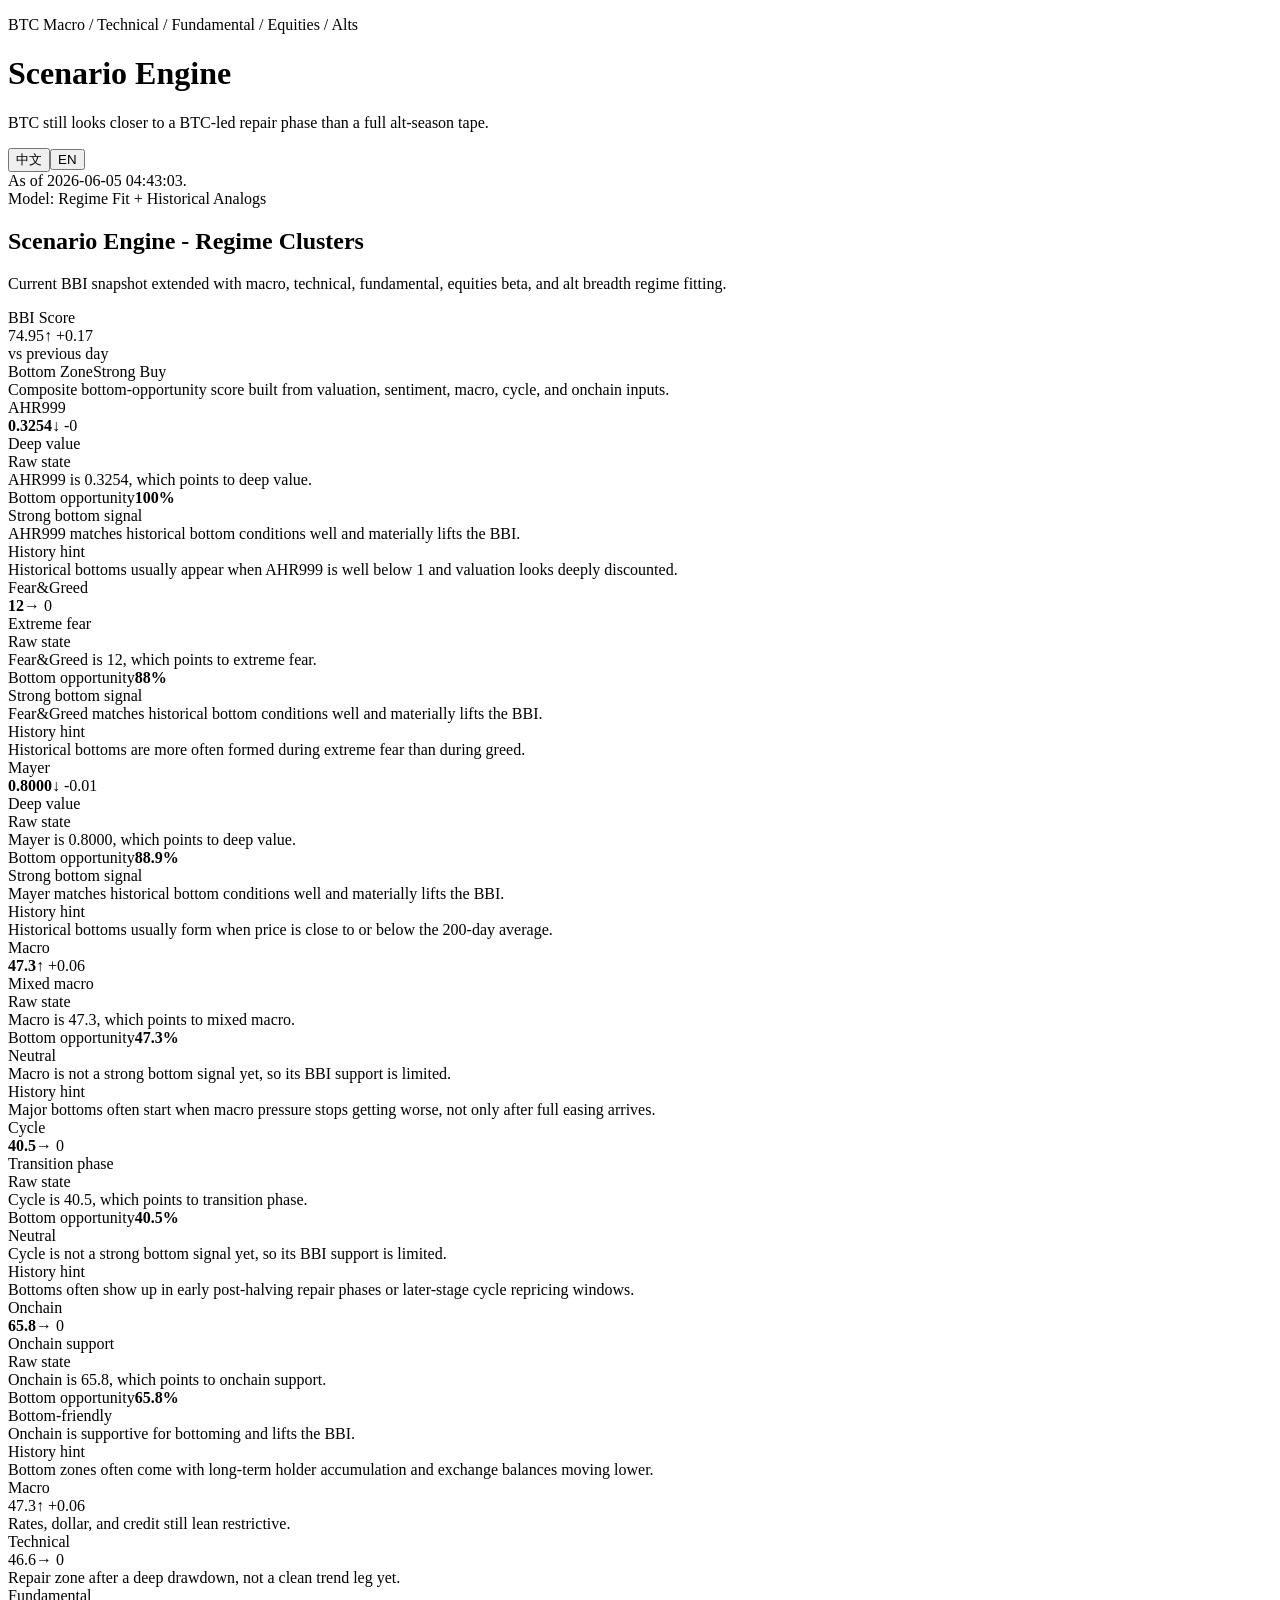
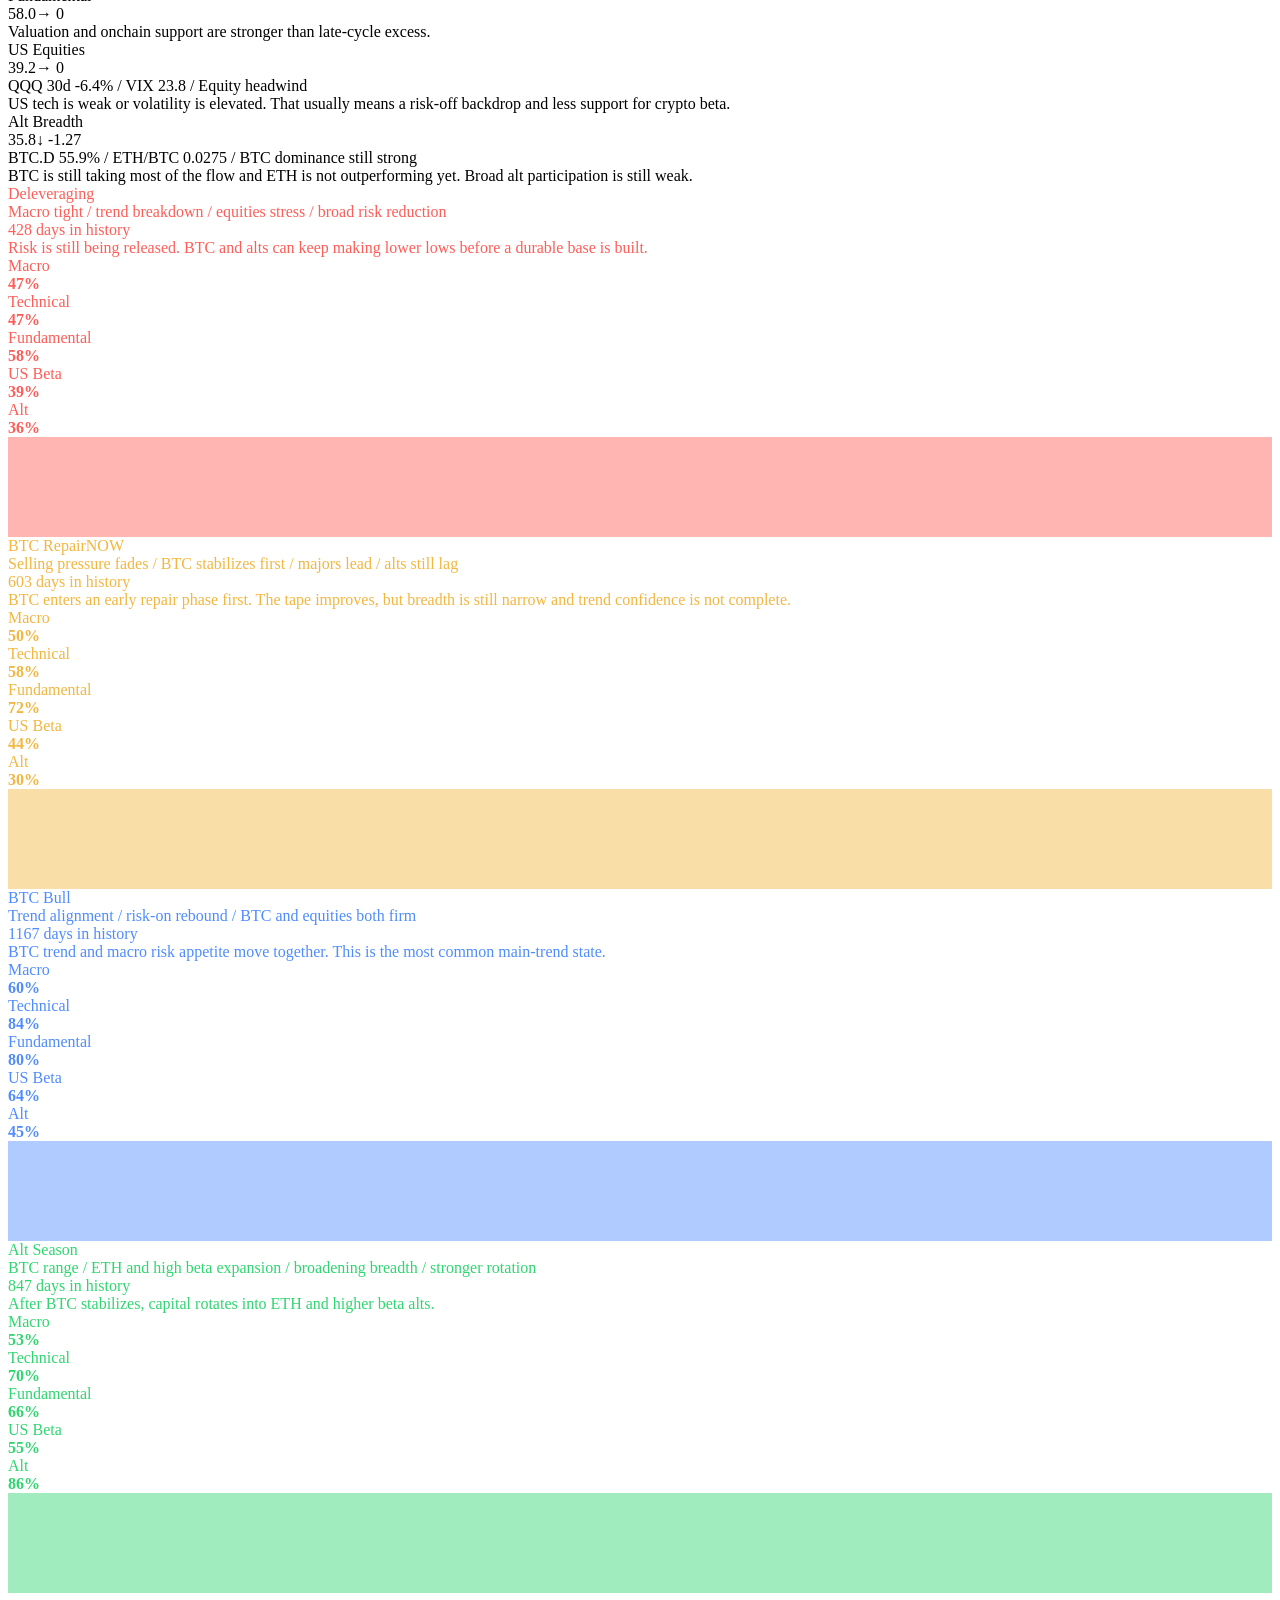
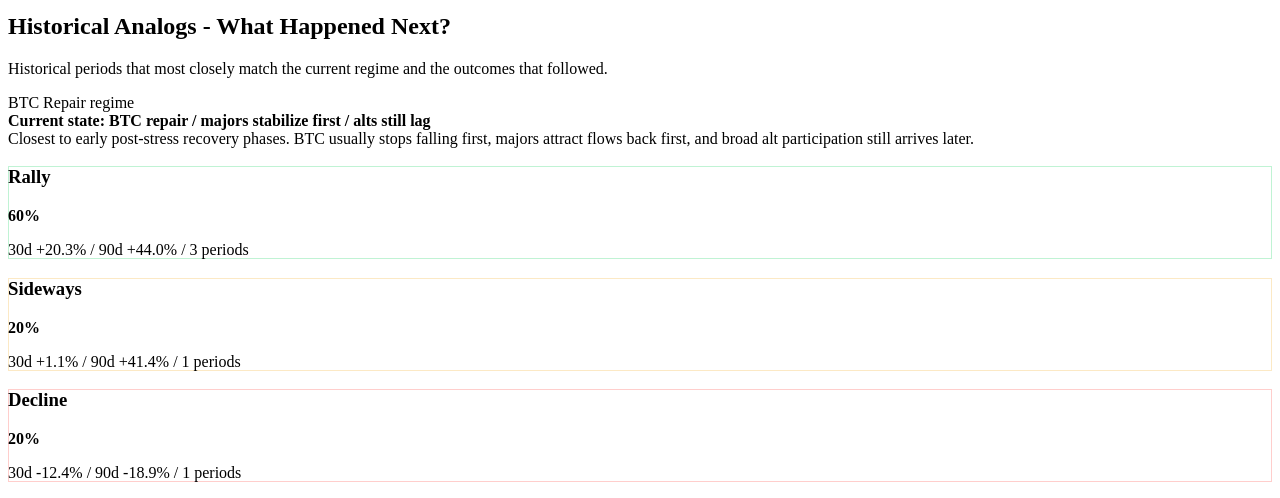
==== commit 546c8dc5: "Deploy BBI dashboard 2026-06-05T04:43:44Z" ====
--- a/index.html
+++ b/index.html
@@ -1 +1 @@
-<!DOCTYPE html><html lang="en"><head><meta charSet="utf-8"/><meta name="viewport" content="width=device-width, initial-scale=1"/><link rel="stylesheet" href="/BBI-Page/_next/static/css/bd94a041057c3c7c.css" data-precedence="next"/><link rel="preload" as="script" fetchPriority="low" href="/BBI-Page/_next/static/chunks/webpack-a147e63eb4eee7f7.js"/><script src="/BBI-Page/_next/static/chunks/4bd1b696-544a2c7dd83c2807.js" async=""></script><script src="/BBI-Page/_next/static/chunks/684-7458c9f9951d7378.js" async=""></script><script src="/BBI-Page/_next/static/chunks/main-app-923043926b00c5e9.js" async=""></script><script src="/BBI-Page/_next/static/chunks/app/page-52afeafeef159ca9.js" async=""></script><title>BTC Regime Dashboard</title><meta name="description" content="BTC macro, technical, fundamental, equities, and alt breadth dashboard."/><script src="/BBI-Page/_next/static/chunks/polyfills-42372ed130431b0a.js" noModule=""></script></head><body><div class="app-shell"><header class="hero"><div><p class="eyebrow">BTC Macro / Technical / Fundamental / Equities / Alts</p><h1>Scenario Engine</h1><p class="hero-copy">BTC still looks closer to a BTC-led repair phase than a full alt-season tape.</p></div><div class="hero-meta"><div class="lang-toggle" role="group" aria-label="Language toggle"><button class="">中文</button><button class="active">EN</button></div><div class="pill">As of<!-- --> <!-- -->2026-06-04 05:01:07.</div><div class="pill">Model: Regime Fit + Historical Analogs</div></div></header><main><section class="panel"><div class="panel-header"><div><h2>Scenario Engine - Regime Clusters</h2><p>Current BBI snapshot extended with macro, technical, fundamental, equities beta, and alt breadth regime fitting.</p></div></div><div class="metrics-layout"><article class="bbi-card"><div class="bbi-head"><div><div class="metric-label">BBI Score</div><div class="bbi-score-row"><div><div class="metric-value-with-delta large"><span class="metric-value bbi-value">74.78</span><span class="metric-delta up">↑<!-- --> <!-- -->+0.24</span></div><div class="metric-delta-caption">vs previous day</div></div><div class="bbi-status"><span class="bbi-zone">Bottom Zone</span><span class="bbi-signal">Strong Buy</span></div></div><div class="metric-note pos">Composite bottom-opportunity score built from valuation, sentiment, macro, cycle, and onchain inputs.</div></div></div><div class="bbi-breakdown"><div class="bbi-component"><div class="bbi-component-header"><div class="bbi-component-top"><span>AHR999</span><div class="bbi-component-value-wrap"><strong>0.3274</strong><span class="metric-delta inline down">↓<!-- --> <!-- -->-0.03</span></div></div><div class="bbi-component-meta">Deep value</div></div><div class="bbi-copy-block"><div class="bbi-copy-label">Raw state</div><div class="bbi-copy-text">AHR999 is 0.3274, which points to deep value.</div></div><div class="bbi-opportunity-block"><div class="bbi-component-top bbi-opportunity-top"><span>Bottom opportunity</span><strong>100<!-- -->%</strong></div><div class="bar subtle-bar"><i style="width:100%;color:#2fd670"></i></div><div class="bbi-component-meta">Strong bottom signal</div><div class="bbi-copy-text">AHR999 matches historical bottom conditions well and materially lifts the BBI.</div></div><div class="bbi-copy-block bbi-history-block"><div class="bbi-copy-label">History hint</div><div class="bbi-copy-text">Historical bottoms usually appear when AHR999 is well below 1 and valuation looks deeply discounted.</div></div></div><div class="bbi-component"><div class="bbi-component-header"><div class="bbi-component-top"><span>Fear&amp;Greed</span><div class="bbi-component-value-wrap"><strong>12</strong><span class="metric-delta inline up">↑<!-- --> <!-- -->+1</span></div></div><div class="bbi-component-meta">Extreme fear</div></div><div class="bbi-copy-block"><div class="bbi-copy-label">Raw state</div><div class="bbi-copy-text">Fear&amp;Greed is 12, which points to extreme fear.</div></div><div class="bbi-opportunity-block"><div class="bbi-component-top bbi-opportunity-top"><span>Bottom opportunity</span><strong>88<!-- -->%</strong></div><div class="bar subtle-bar"><i style="width:88%;color:#f3b63f"></i></div><div class="bbi-component-meta">Strong bottom signal</div><div class="bbi-copy-text">Fear&amp;Greed matches historical bottom conditions well and materially lifts the BBI.</div></div><div class="bbi-copy-block bbi-history-block"><div class="bbi-copy-label">History hint</div><div class="bbi-copy-text">Historical bottoms are more often formed during extreme fear than during greed.</div></div></div><div class="bbi-component"><div class="bbi-component-header"><div class="bbi-component-top"><span>Mayer</span><div class="bbi-component-value-wrap"><strong>0.8146</strong><span class="metric-delta inline down">↓<!-- --> <!-- -->-0.03</span></div></div><div class="bbi-component-meta">Value zone</div></div><div class="bbi-copy-block"><div class="bbi-copy-label">Raw state</div><div class="bbi-copy-text">Mayer is 0.8146, which points to value zone.</div></div><div class="bbi-opportunity-block"><div class="bbi-component-top bbi-opportunity-top"><span>Bottom opportunity</span><strong>88.1<!-- -->%</strong></div><div class="bar subtle-bar"><i style="width:88.1%;color:#4f8cff"></i></div><div class="bbi-component-meta">Strong bottom signal</div><div class="bbi-copy-text">Mayer matches historical bottom conditions well and materially lifts the BBI.</div></div><div class="bbi-copy-block bbi-history-block"><div class="bbi-copy-label">History hint</div><div class="bbi-copy-text">Historical bottoms usually form when price is close to or below the 200-day average.</div></div></div><div class="bbi-component"><div class="bbi-component-header"><div class="bbi-component-top"><span>Macro</span><div class="bbi-component-value-wrap"><strong>47.2</strong><span class="metric-delta inline up">↑<!-- --> <!-- -->+0.03</span></div></div><div class="bbi-component-meta">Mixed macro</div></div><div class="bbi-copy-block"><div class="bbi-copy-label">Raw state</div><div class="bbi-copy-text">Macro is 47.2, which points to mixed macro.</div></div><div class="bbi-opportunity-block"><div class="bbi-component-top bbi-opportunity-top"><span>Bottom opportunity</span><strong>47.2<!-- -->%</strong></div><div class="bar subtle-bar"><i style="width:47.2%;color:#ff8a4c"></i></div><div class="bbi-component-meta">Neutral</div><div class="bbi-copy-text">Macro is not a strong bottom signal yet, so its BBI support is limited.</div></div><div class="bbi-copy-block bbi-history-block"><div class="bbi-copy-label">History hint</div><div class="bbi-copy-text">Major bottoms often start when macro pressure stops getting worse, not only after full easing arrives.</div></div></div><div class="bbi-component"><div class="bbi-component-header"><div class="bbi-component-top"><span>Cycle</span><div class="bbi-component-value-wrap"><strong>40.5</strong><span class="metric-delta inline flat">→<!-- --> <!-- -->0</span></div></div><div class="bbi-component-meta">Transition phase</div></div><div class="bbi-copy-block"><div class="bbi-copy-label">Raw state</div><div class="bbi-copy-text">Cycle is 40.5, which points to transition phase.</div></div><div class="bbi-opportunity-block"><div class="bbi-component-top bbi-opportunity-top"><span>Bottom opportunity</span><strong>40.5<!-- -->%</strong></div><div class="bar subtle-bar"><i style="width:40.5%;color:#7a8cff"></i></div><div class="bbi-component-meta">Neutral</div><div class="bbi-copy-text">Cycle is not a strong bottom signal yet, so its BBI support is limited.</div></div><div class="bbi-copy-block bbi-history-block"><div class="bbi-copy-label">History hint</div><div class="bbi-copy-text">Bottoms often show up in early post-halving repair phases or later-stage cycle repricing windows.</div></div></div><div class="bbi-component"><div class="bbi-component-header"><div class="bbi-component-top"><span>Onchain</span><div class="bbi-component-value-wrap"><strong>65.8</strong><span class="metric-delta inline flat">→<!-- --> <!-- -->0</span></div></div><div class="bbi-component-meta">Onchain support</div></div><div class="bbi-copy-block"><div class="bbi-copy-label">Raw state</div><div class="bbi-copy-text">Onchain is 65.8, which points to onchain support.</div></div><div class="bbi-opportunity-block"><div class="bbi-component-top bbi-opportunity-top"><span>Bottom opportunity</span><strong>65.8<!-- -->%</strong></div><div class="bar subtle-bar"><i style="width:65.8%;color:#46d4d1"></i></div><div class="bbi-component-meta">Bottom-friendly</div><div class="bbi-copy-text">Onchain is supportive for bottoming and lifts the BBI.</div></div><div class="bbi-copy-block bbi-history-block"><div class="bbi-copy-label">History hint</div><div class="bbi-copy-text">Bottom zones often come with long-term holder accumulation and exchange balances moving lower.</div></div></div></div></article><div class="metric-grid secondary-metrics"><article class="metric-card"><div class="metric-label">Macro</div><div class="metric-value-with-delta "><span class="metric-value ">47.2</span><span class="metric-delta up">↑<!-- --> <!-- -->+0.03</span></div><div class="metric-note warn">Rates, dollar, and credit still lean restrictive.</div></article><article class="metric-card"><div class="metric-label">Technical</div><div class="metric-value-with-delta "><span class="metric-value ">46.6</span><span class="metric-delta flat">→<!-- --> <!-- -->0</span></div><div class="metric-note warn">Repair zone after a deep drawdown, not a clean trend leg yet.</div></article><article class="metric-card"><div class="metric-label">Fundamental</div><div class="metric-value-with-delta "><span class="metric-value ">58.0</span><span class="metric-delta flat">→<!-- --> <!-- -->0</span></div><div class="metric-note pos">Valuation and onchain support are stronger than late-cycle excess.</div></article><article class="metric-card"><div class="metric-label">US Equities</div><div class="metric-value-with-delta "><span class="metric-value ">39.2</span><span class="metric-delta flat">→<!-- --> <!-- -->0</span></div><div class="metric-note warn">QQQ 30d -6.4% / VIX 23.8 / Equity headwind</div><div class="metric-note">US tech is weak or volatility is elevated. That usually means a risk-off backdrop and less support for crypto beta.</div></article><article class="metric-card"><div class="metric-label">Alt Breadth</div><div class="metric-value-with-delta "><span class="metric-value ">37.1</span><span class="metric-delta up">↑<!-- --> <!-- -->+0.5</span></div><div class="metric-note risk">BTC.D 55.5% / ETH/BTC 0.0280 / BTC dominance still strong</div><div class="metric-note">BTC is still taking most of the flow and ETH is not outperforming yet. Broad alt participation is still weak.</div></article></div></div><div class="cluster-grid"><article class="cluster-card " style="color:#ff5d57"><div class="cluster-head"><div class="cluster-dot"></div><div class="cluster-title">Deleveraging</div></div><div class="cluster-subtitle">Macro tight / trend breakdown / equities stress / broad risk reduction</div><div class="cluster-history">428 days in history</div><div class="cluster-thesis">Risk is still being released. BTC and alts can keep making lower lows before a durable base is built.</div><div class="signal-list"><div class="signal-row"><span>Macro</span><div class="bar"><i style="width:47%;color:#ff5d57"></i></div><strong>47<!-- -->%</strong></div><div class="signal-row"><span>Technical</span><div class="bar"><i style="width:47%;color:#ff5d57"></i></div><strong>47<!-- -->%</strong></div><div class="signal-row"><span>Fundamental</span><div class="bar"><i style="width:58%;color:#ff5d57"></i></div><strong>58<!-- -->%</strong></div><div class="signal-row"><span>US Beta</span><div class="bar"><i style="width:39%;color:#ff5d57"></i></div><strong>39<!-- -->%</strong></div><div class="signal-row"><span>Alt</span><div class="bar"><i style="width:37%;color:#ff5d57"></i></div><strong>37<!-- -->%</strong></div></div><div class="micro-strip" style="grid-template-columns:repeat(3, minmax(0, 1fr))"><div data-label="Rally" style="height:28.8px;background:rgba(255, 93, 87, 0.45)"></div><div data-label="Sideways" style="height:22px;background:rgba(255, 93, 87, 0.45)"></div><div data-label="Decline" style="height:49.2px;background:rgba(255, 93, 87, 0.45)"></div></div></article><article class="cluster-card active" style="color:#f3b63f"><div class="cluster-head"><div class="cluster-dot"></div><div class="cluster-title">BTC Repair<span class="now-tag">NOW</span></div></div><div class="cluster-subtitle">Selling pressure fades / BTC stabilizes first / majors lead / alts still lag</div><div class="cluster-history">603 days in history</div><div class="cluster-thesis">BTC enters an early repair phase first. The tape improves, but breadth is still narrow and trend confidence is not complete.</div><div class="signal-list"><div class="signal-row"><span>Macro</span><div class="bar"><i style="width:50%;color:#f3b63f"></i></div><strong>50<!-- -->%</strong></div><div class="signal-row"><span>Technical</span><div class="bar"><i style="width:58%;color:#f3b63f"></i></div><strong>58<!-- -->%</strong></div><div class="signal-row"><span>Fundamental</span><div class="bar"><i style="width:72%;color:#f3b63f"></i></div><strong>72<!-- -->%</strong></div><div class="signal-row"><span>US Beta</span><div class="bar"><i style="width:44%;color:#f3b63f"></i></div><strong>44<!-- -->%</strong></div><div class="signal-row"><span>Alt</span><div class="bar"><i style="width:30%;color:#f3b63f"></i></div><strong>30<!-- -->%</strong></div></div><div class="micro-strip" style="grid-template-columns:repeat(3, minmax(0, 1fr))"><div data-label="Rally" style="height:42.4px;background:rgba(243, 182, 63, 0.45)"></div><div data-label="Sideways" style="height:28.8px;background:rgba(243, 182, 63, 0.45)"></div><div data-label="Decline" style="height:28.8px;background:rgba(243, 182, 63, 0.45)"></div></div></article><article class="cluster-card " style="color:#4f8cff"><div class="cluster-head"><div class="cluster-dot"></div><div class="cluster-title">BTC Bull</div></div><div class="cluster-subtitle">Trend alignment / risk-on rebound / BTC and equities both firm</div><div class="cluster-history">1167 days in history</div><div class="cluster-thesis">BTC trend and macro risk appetite move together. This is the most common main-trend state.</div><div class="signal-list"><div class="signal-row"><span>Macro</span><div class="bar"><i style="width:60%;color:#4f8cff"></i></div><strong>60<!-- -->%</strong></div><div class="signal-row"><span>Technical</span><div class="bar"><i style="width:84%;color:#4f8cff"></i></div><strong>84<!-- -->%</strong></div><div class="signal-row"><span>Fundamental</span><div class="bar"><i style="width:80%;color:#4f8cff"></i></div><strong>80<!-- -->%</strong></div><div class="signal-row"><span>US Beta</span><div class="bar"><i style="width:64%;color:#4f8cff"></i></div><strong>64<!-- -->%</strong></div><div class="signal-row"><span>Alt</span><div class="bar"><i style="width:45%;color:#4f8cff"></i></div><strong>45<!-- -->%</strong></div></div><div class="micro-strip" style="grid-template-columns:repeat(3, minmax(0, 1fr))"><div data-label="Rally" style="height:44.78px;background:rgba(79, 140, 255, 0.45)"></div><div data-label="Sideways" style="height:27.78px;background:rgba(79, 140, 255, 0.45)"></div><div data-label="Decline" style="height:27.78px;background:rgba(79, 140, 255, 0.45)"></div></div></article><article class="cluster-card " style="color:#2fd670"><div class="cluster-head"><div class="cluster-dot"></div><div class="cluster-title">Alt Season</div></div><div class="cluster-subtitle">BTC range / ETH and high beta expansion / broadening breadth / stronger rotation</div><div class="cluster-history">847 days in history</div><div class="cluster-thesis">After BTC stabilizes, capital rotates into ETH and higher beta alts.</div><div class="signal-list"><div class="signal-row"><span>Macro</span><div class="bar"><i style="width:53%;color:#2fd670"></i></div><strong>53<!-- -->%</strong></div><div class="signal-row"><span>Technical</span><div class="bar"><i style="width:70%;color:#2fd670"></i></div><strong>70<!-- -->%</strong></div><div class="signal-row"><span>Fundamental</span><div class="bar"><i style="width:66%;color:#2fd670"></i></div><strong>66<!-- -->%</strong></div><div class="signal-row"><span>US Beta</span><div class="bar"><i style="width:55%;color:#2fd670"></i></div><strong>55<!-- -->%</strong></div><div class="signal-row"><span>Alt</span><div class="bar"><i style="width:86%;color:#2fd670"></i></div><strong>86<!-- -->%</strong></div></div><div class="micro-strip" style="grid-template-columns:repeat(3, minmax(0, 1fr))"><div data-label="Rally" style="height:35.6px;background:rgba(47, 214, 112, 0.45)"></div><div data-label="Sideways" style="height:35.6px;background:rgba(47, 214, 112, 0.45)"></div><div data-label="Decline" style="height:28.8px;background:rgba(47, 214, 112, 0.45)"></div></div></article></div></section><section class="panel analog-panel"><div class="panel-header"><div><h2>Historical Analogs - What Happened Next?</h2><p>Historical periods that most closely match the current regime and the outcomes that followed.</p></div><div class="pill subtle">BTC Repair<!-- --> <!-- -->regime</div></div><div class="callout"><strong>Current state: BTC repair / majors stabilize first / alts still lag</strong><br/>Closest to early post-stress recovery phases. BTC usually stops falling first, majors attract flows back first, and broad alt participation still arrives later.</div><div class="outcome-grid"><article class="outcome-card" style="border-color:#2fd670;box-shadow:0 0 0 1px rgba(47, 214, 112, 0.3) inset"><h3 class="pos">Rally</h3><strong class="pos">60<!-- -->%</strong><p>30d +20.3% / 90d +44.0% / 3 periods</p></article><article class="outcome-card" style="border-color:#f3b63f;box-shadow:0 0 0 1px rgba(243, 182, 63, 0.3) inset"><h3 class="flat">Sideways</h3><strong class="flat">20<!-- -->%</strong><p>30d +1.1% / 90d +41.4% / 1 periods</p></article><article class="outcome-card" style="border-color:#ff5d57;box-shadow:0 0 0 1px rgba(255, 93, 87, 0.3) inset"><h3 class="neg">Decline</h3><strong class="neg">20<!-- -->%</strong><p>30d -12.4% / 90d -18.9% / 1 periods</p></article></div></section></main></div><script src="/BBI-Page/_next/static/chunks/webpack-a147e63eb4eee7f7.js" async=""></script><script>(self.__next_f=self.__next_f||[]).push([0])</script><script>self.__next_f.push([1,"1:\"$Sreact.fragment\"\n2:I[7555,[],\"\"]\n3:I[1295,[],\"\"]\n5:I[9665,[],\"OutletBoundary\"]\n8:I[9665,[],\"ViewportBoundary\"]\na:I[9665,[],\"MetadataBoundary\"]\nc:I[6614,[],\"\"]\n:HL[\"/BBI-Page/_next/static/css/bd94a041057c3c7c.css\",\"style\"]\n"])</script><script>self.__next_f.push([1,"0:{\"P\":null,\"b\":\"9lIaIVzqnGYAjZGkPQz5o\",\"p\":\"/BBI-Page\",\"c\":[\"\",\"\"],\"i\":false,\"f\":[[[\"\",{\"children\":[\"__PAGE__\",{}]},\"$undefined\",\"$undefined\",true],[\"\",[\"$\",\"$1\",\"c\",{\"children\":[[[\"$\",\"link\",\"0\",{\"rel\":\"stylesheet\",\"href\":\"/BBI-Page/_next/static/css/bd94a041057c3c7c.css\",\"precedence\":\"next\",\"crossOrigin\":\"$undefined\",\"nonce\":\"$undefined\"}]],[\"$\",\"html\",null,{\"lang\":\"en\",\"children\":[\"$\",\"body\",null,{\"children\":[\"$\",\"$L2\",null,{\"parallelRouterKey\":\"children\",\"error\":\"$undefined\",\"errorStyles\":\"$undefined\",\"errorScripts\":\"$undefined\",\"template\":[\"$\",\"$L3\",null,{}],\"templateStyles\":\"$undefined\",\"templateScripts\":\"$undefined\",\"notFound\":[[[\"$\",\"title\",null,{\"children\":\"404: This page could not be found.\"}],[\"$\",\"div\",null,{\"style\":{\"fontFamily\":\"system-ui,\\\"Segoe UI\\\",Roboto,Helvetica,Arial,sans-serif,\\\"Apple Color Emoji\\\",\\\"Segoe UI Emoji\\\"\",\"height\":\"100vh\",\"textAlign\":\"center\",\"display\":\"flex\",\"flexDirection\":\"column\",\"alignItems\":\"center\",\"justifyContent\":\"center\"},\"children\":[\"$\",\"div\",null,{\"children\":[[\"$\",\"style\",null,{\"dangerouslySetInnerHTML\":{\"__html\":\"body{color:#000;background:#fff;margin:0}.next-error-h1{border-right:1px solid rgba(0,0,0,.3)}@media (prefers-color-scheme:dark){body{color:#fff;background:#000}.next-error-h1{border-right:1px solid rgba(255,255,255,.3)}}\"}}],[\"$\",\"h1\",null,{\"className\":\"next-error-h1\",\"style\":{\"display\":\"inline-block\",\"margin\":\"0 20px 0 0\",\"padding\":\"0 23px 0 0\",\"fontSize\":24,\"fontWeight\":500,\"verticalAlign\":\"top\",\"lineHeight\":\"49px\"},\"children\":404}],[\"$\",\"div\",null,{\"style\":{\"display\":\"inline-block\"},\"children\":[\"$\",\"h2\",null,{\"style\":{\"fontSize\":14,\"fontWeight\":400,\"lineHeight\":\"49px\",\"margin\":0},\"children\":\"This page could not be found.\"}]}]]}]}]],[]],\"forbidden\":\"$undefined\",\"unauthorized\":\"$undefined\"}]}]}]]}],{\"children\":[\"__PAGE__\",[\"$\",\"$1\",\"c\",{\"children\":[\"$L4\",\"$undefined\",null,[\"$\",\"$L5\",null,{\"children\":[\"$L6\",\"$L7\",null]}]]}],{},null,false]},null,false],[\"$\",\"$1\",\"h\",{\"children\":[null,[\"$\",\"$1\",\"oJf9VuOIGAfsR57ht_Ab9\",{\"children\":[[\"$\",\"$L8\",null,{\"children\":\"$L9\"}],null]}],[\"$\",\"$La\",null,{\"children\":\"$Lb\"}]]}],false]],\"m\":\"$undefined\",\"G\":[\"$c\",\"$undefined\"],\"s\":false,\"S\":true}\n"])</script><script>self.__next_f.push([1,"9:[[\"$\",\"meta\",\"0\",{\"charSet\":\"utf-8\"}],[\"$\",\"meta\",\"1\",{\"name\":\"viewport\",\"content\":\"width=device-width, initial-scale=1\"}]]\n6:null\n"])</script><script>self.__next_f.push([1,"7:null\nb:[[\"$\",\"title\",\"0\",{\"children\":\"BTC Regime Dashboard\"}],[\"$\",\"meta\",\"1\",{\"name\":\"description\",\"content\":\"BTC macro, technical, fundamental, equities, and alt breadth dashboard.\"}]]\n"])</script><script>self.__next_f.push([1,"d:I[1111,[\"974\",\"static/chunks/app/page-52afeafeef159ca9.js\"],\"DashboardPage\"]\n"])</script><script>self.__next_f.push([1,"4:[\"$\",\"$Ld\",null,{\"data\":{\"asOf\":\"2026-06-04T05:01:07.660768Z\",\"headline\":\"BTC still looks closer to a BTC-led repair phase than a full alt-season tape.\",\"selectedRegime\":\"btc-accumulation\",\"bbiCard\":{\"label\":\"BBI Score\",\"value\":\"74.78\",\"zone\":\"Bottom Zone\",\"signal\":\"Strong Buy\",\"note\":\"Composite bottom-opportunity score built from valuation, sentiment, macro, cycle, and onchain inputs.\",\"tone\":\"pos\",\"delta\":{\"direction\":\"up\",\"value\":\"+0.24\"},\"components\":[{\"label\":\"AHR999\",\"color\":\"#2fd670\",\"value\":\"0.3274\",\"note\":\"Deep value\",\"barValue\":100,\"rawValueText\":\"0.3274\",\"rawLabel\":\"Deep value\",\"opportunityScore\":100,\"opportunityLabel\":\"Strong bottom signal\",\"historyHint\":\"Historical bottoms usually appear when AHR999 is well below 1 and valuation looks deeply discounted.\",\"delta\":{\"direction\":\"down\",\"value\":\"-0.03\"}},{\"label\":\"Fear\u0026Greed\",\"color\":\"#f3b63f\",\"value\":\"12\",\"note\":\"Extreme fear\",\"barValue\":88,\"rawValueText\":\"12\",\"rawLabel\":\"Extreme fear\",\"opportunityScore\":88,\"opportunityLabel\":\"Strong bottom signal\",\"historyHint\":\"Historical bottoms are more often formed during extreme fear than during greed.\",\"delta\":{\"direction\":\"up\",\"value\":\"+1\"}},{\"label\":\"Mayer\",\"color\":\"#4f8cff\",\"value\":\"0.8146\",\"note\":\"Value zone\",\"barValue\":88.1,\"rawValueText\":\"0.8146\",\"rawLabel\":\"Value zone\",\"opportunityScore\":88.1,\"opportunityLabel\":\"Strong bottom signal\",\"historyHint\":\"Historical bottoms usually form when price is close to or below the 200-day average.\",\"delta\":{\"direction\":\"down\",\"value\":\"-0.03\"}},{\"label\":\"Macro\",\"color\":\"#ff8a4c\",\"value\":\"47.2\",\"note\":\"Mixed macro\",\"barValue\":47.2,\"rawValueText\":\"47.2\",\"rawLabel\":\"Mixed macro\",\"opportunityScore\":47.2,\"opportunityLabel\":\"Neutral\",\"historyHint\":\"Major bottoms often start when macro pressure stops getting worse, not only after full easing arrives.\",\"delta\":{\"direction\":\"up\",\"value\":\"+0.03\"}},{\"label\":\"Cycle\",\"color\":\"#7a8cff\",\"value\":\"40.5\",\"note\":\"Transition phase\",\"barValue\":40.5,\"rawValueText\":\"40.5\",\"rawLabel\":\"Transition phase\",\"opportunityScore\":40.5,\"opportunityLabel\":\"Neutral\",\"historyHint\":\"Bottoms often show up in early post-halving repair phases or later-stage cycle repricing windows.\",\"delta\":{\"direction\":\"flat\",\"value\":\"0\"}},{\"label\":\"Onchain\",\"color\":\"#46d4d1\",\"value\":\"65.8\",\"note\":\"Onchain support\",\"barValue\":65.8,\"rawValueText\":\"65.8\",\"rawLabel\":\"Onchain support\",\"opportunityScore\":65.8,\"opportunityLabel\":\"Bottom-friendly\",\"historyHint\":\"Bottom zones often come with long-term holder accumulation and exchange balances moving lower.\",\"delta\":{\"direction\":\"flat\",\"value\":\"0\"}}]},\"snapshotMetrics\":[{\"label\":\"BBI Score\",\"value\":\"74.78\",\"note\":\"Latest BBI output\",\"tone\":\"pos\",\"delta\":{\"direction\":\"up\",\"value\":\"+0.24\"}},{\"label\":\"Macro\",\"value\":\"47.2\",\"note\":\"Rates, dollar, and credit still lean restrictive.\",\"tone\":\"warn\",\"delta\":{\"direction\":\"up\",\"value\":\"+0.03\"}},{\"label\":\"Technical\",\"value\":\"46.6\",\"note\":\"Repair zone after a deep drawdown, not a clean trend leg yet.\",\"tone\":\"warn\",\"delta\":{\"direction\":\"flat\",\"value\":\"0\"}},{\"label\":\"Fundamental\",\"value\":\"58.0\",\"note\":\"Valuation and onchain support are stronger than late-cycle excess.\",\"tone\":\"pos\",\"delta\":{\"direction\":\"flat\",\"value\":\"0\"}},{\"label\":\"US Equities\",\"value\":\"39.2\",\"note\":\"QQQ 30d -6.4% / VIX 23.8 / Equity headwind\",\"detail\":\"US tech is weak or volatility is elevated. That usually means a risk-off backdrop and less support for crypto beta.\",\"tone\":\"warn\",\"delta\":{\"direction\":\"flat\",\"value\":\"0\"}},{\"label\":\"Alt Breadth\",\"value\":\"37.1\",\"note\":\"BTC.D 55.5% / ETH/BTC 0.0280 / BTC dominance still strong\",\"detail\":\"BTC is still taking most of the flow and ETH is not outperforming yet. Broad alt participation is still weak.\",\"tone\":\"risk\",\"delta\":{\"direction\":\"up\",\"value\":\"+0.5\"}}],\"dimensions\":{\"macro\":47.25,\"technical\":46.62,\"fundamental\":58.01,\"equity\":39.22,\"alts\":37.06},\"regimes\":[{\"id\":\"stress-reset\",\"name\":\"Deleveraging\",\"color\":\"#ff5d57\",\"current\":false,\"history\":\"428 days in history\",\"subtitle\":\"Macro tight / trend breakdown / equities stress / broad risk reduction\",\"thesis\":\"Risk is still being released. BTC and alts can keep making lower lows before a durable base is built.\",\"summary\":\"Current state still looks like a deleveraging regime. Macro 47.2 is weak, technical 46.6 is still under breakdown pressure, and equity plus alt breadth remain fragile. This is the stage where downside risk is still larger than upside.\",\"outcomes\":[{\"label\":\"Rally\",\"value\":20,\"detail\":\"30d +31.5% / 90d +147.8% / 1 periods\",\"tone\":\"pos\"},{\"label\":\"Sideways\",\"value\":0,\"detail\":\"30d +0.0% / 90d +0.0% / 0 periods\",\"tone\":\"flat\"},{\"label\":\"Decline\",\"value\":80,\"detail\":\"30d -36.9% / 90d -41.9% / 4 periods\",\"tone\":\"neg\"}],\"signals\":[{\"label\":\"Macro\",\"value\":47},{\"label\":\"Technical\",\"value\":47},{\"label\":\"Fundamental\",\"value\":58},{\"label\":\"US Beta\",\"value\":39},{\"label\":\"Alt\",\"value\":37}],\"micro\":[{\"label\":\"Rally\",\"value\":0.2},{\"label\":\"Sideways\",\"value\":0},{\"label\":\"Decline\",\"value\":0.8}]},{\"id\":\"btc-accumulation\",\"name\":\"BTC Repair\",\"color\":\"#f3b63f\",\"current\":true,\"history\":\"603 days in history\",\"subtitle\":\"Selling pressure fades / BTC stabilizes first / majors lead / alts still lag\",\"thesis\":\"BTC enters an early repair phase first. The tape improves, but breadth is still narrow and trend confidence is not complete.\",\"summary\":\"Current state looks closer to BTC repair than full risk release. BTC is stabilizing before the rest of the tape, but breadth is still narrow and alts are not in charge yet.\",\"outcomes\":[{\"label\":\"Rally\",\"value\":60,\"detail\":\"30d +20.3% / 90d +44.0% / 3 periods\",\"tone\":\"pos\"},{\"label\":\"Sideways\",\"value\":20,\"detail\":\"30d +1.1% / 90d +41.4% / 1 periods\",\"tone\":\"flat\"},{\"label\":\"Decline\",\"value\":20,\"detail\":\"30d -12.4% / 90d -18.9% / 1 periods\",\"tone\":\"neg\"}],\"signals\":[{\"label\":\"Macro\",\"value\":50},{\"label\":\"Technical\",\"value\":58},{\"label\":\"Fundamental\",\"value\":72},{\"label\":\"US Beta\",\"value\":44},{\"label\":\"Alt\",\"value\":30}],\"micro\":[{\"label\":\"Rally\",\"value\":0.6},{\"label\":\"Sideways\",\"value\":0.2},{\"label\":\"Decline\",\"value\":0.2}]},{\"id\":\"btc-bull\",\"name\":\"BTC Bull\",\"color\":\"#4f8cff\",\"current\":false,\"history\":\"1167 days in history\",\"subtitle\":\"Trend alignment / risk-on rebound / BTC and equities both firm\",\"thesis\":\"BTC trend and macro risk appetite move together. This is the most common main-trend state.\",\"summary\":\"A cleaner BTC bull regime needs BTC back in a medium-term uptrend with better macro conditions and calmer equity volatility.\",\"outcomes\":[{\"label\":\"Rally\",\"value\":67,\"detail\":\"30d +17.1% / 90d +60.7% / 4 periods\",\"tone\":\"pos\"},{\"label\":\"Sideways\",\"value\":17,\"detail\":\"30d +1.7% / 90d +9.4% / 1 periods\",\"tone\":\"flat\"},{\"label\":\"Decline\",\"value\":17,\"detail\":\"30d -11.8% / 90d -6.7% / 1 periods\",\"tone\":\"neg\"}],\"signals\":[{\"label\":\"Macro\",\"value\":60},{\"label\":\"Technical\",\"value\":84},{\"label\":\"Fundamental\",\"value\":80},{\"label\":\"US Beta\",\"value\":64},{\"label\":\"Alt\",\"value\":45}],\"micro\":[{\"label\":\"Rally\",\"value\":0.67},{\"label\":\"Sideways\",\"value\":0.17},{\"label\":\"Decline\",\"value\":0.17}]},{\"id\":\"alt-season\",\"name\":\"Alt Season\",\"color\":\"#2fd670\",\"current\":false,\"history\":\"847 days in history\",\"subtitle\":\"BTC range / ETH and high beta expansion / broadening breadth / stronger rotation\",\"thesis\":\"After BTC stabilizes, capital rotates into ETH and higher beta alts.\",\"summary\":\"The key for Alt Season is not another BTC vertical move, but BTC stability plus stronger ETH/BTC and broader market participation.\",\"outcomes\":[{\"label\":\"Rally\",\"value\":40,\"detail\":\"30d +17.3% / 90d +54.7% / 2 periods\",\"tone\":\"pos\"},{\"label\":\"Sideways\",\"value\":40,\"detail\":\"30d +4.8% / 90d +24.9% / 2 periods\",\"tone\":\"flat\"},{\"label\":\"Decline\",\"value\":20,\"detail\":\"30d -21.4% / 90d -33.8% / 1 periods\",\"tone\":\"neg\"}],\"signals\":[{\"label\":\"Macro\",\"value\":53},{\"label\":\"Technical\",\"value\":70},{\"label\":\"Fundamental\",\"value\":66},{\"label\":\"US Beta\",\"value\":55},{\"label\":\"Alt\",\"value\":86}],\"micro\":[{\"label\":\"Rally\",\"value\":0.4},{\"label\":\"Sideways\",\"value\":0.4},{\"label\":\"Decline\",\"value\":0.2}]}],\"analogs\":{\"stress-reset\":{\"label\":\"Current state: deleveraging / forced risk reduction / weak breadth\",\"narrative\":\"Closest to true risk-release windows where volatility forces positioning lower. In this regime, downside usually remains larger than upside until liquidation pressure and macro stress fade.\",\"rows\":[[\"2018-11-07 -\u003e 2018-11-25\",18,72,\"Capitulation extension / breadth collapses\",\"$$6,461 -\u003e $3,824 (-40.8%)\",-52.4,-45.6,-8.2,\"Decline\"],[\"2021-11-15 -\u003e 2021-12-04\",19,63,\"Trend break / leverage unwind\",\"$$65,520 -\u003e $49,221 (-24.9%)\",-31.7,-41.5,-36.8,\"Decline\"],[\"2022-06-07 -\u003e 2022-06-18\",11,60,\"Forced deleveraging / macro panic\",\"$$31,333 -\u003e $18,909 (-39.7%)\",-44.6,-57.1,-61.2,\"Decline\"],[\"2024-08-01 -\u003e 2024-08-08\",7,56,\"Equity volatility spike / crypto beta hit\",\"$$64,681 -\u003e $55,013 (-15.0%)\",-18.9,-23.4,-29.7,\"Decline\"],[\"2020-03-12 -\u003e 2020-03-20\",8,55,\"Crash rebound after liquidation\",\"$$4,974 -\u003e $6,206 (+24.7%)\",31.5,147.8,223.6,\"Rally\"]]},\"btc-accumulation\":{\"label\":\"Current state: BTC repair / majors stabilize first / alts still lag\",\"narrative\":\"Closest to early post-stress recovery phases. BTC usually stops falling first, majors attract flows back first, and broad alt participation still arrives later.\",\"rows\":[[\"2019-01-07 -\u003e 2019-01-15\",9,68,\"BTC starts repairing before broad participation\",\"$$3,975 -\u003e $3,553 (-10.6%)\",1.1,41.4,186.3,\"Sideways\"],[\"2023-01-09 -\u003e 2023-01-21\",12,65,\"Late bear-market major recovery\",\"$$17,221 -\u003e $22,640 (+31.5%)\",13.4,44.2,88.7,\"Rally\"],[\"2023-10-08 -\u003e 2023-10-14\",7,59,\"ETF expectation lift / BTC leadership\",\"$$27,917 -\u003e $26,852 (-3.8%)\",35.8,59.3,160.7,\"Rally\"],[\"2024-10-10 -\u003e 2024-10-18\",8,54,\"Flows restart / breadth still weak\",\"$$62,112 -\u003e $64,903 (+4.5%)\",11.8,28.6,53.7,\"Rally\"],[\"2022-08-10 -\u003e 2022-08-28\",18,56,\"Repair attempt fades / macro still caps beta\",\"$$24,050 -\u003e $20,050 (-16.6%)\",-12.4,-18.9,-25.3,\"Decline\"]]},\"btc-bull\":{\"label\":\"Current state: trend alignment / BTC and risk assets both strong\",\"narrative\":\"Typical of 2020Q4, 2021Q1, and 2024Q1. As long as macro does not reverse, BTC trend persistence is strongest here, though an equity-volatility spike can still push the tape back into Stress.\",\"rows\":[[\"2020-10-08 -\u003e 2020-10-20\",12,72,\"Pre-breakout risk-on lift\",\"$$10,925 -\u003e $11,930 (+9.2%)\",19.4,78.7,204.1,\"Rally\"],[\"2021-02-01 -\u003e 2021-02-15\",14,67,\"Institutional bid / strong trend\",\"$$33,542 -\u003e $48,611 (+44.9%)\",15.9,72.3,59.6,\"Rally\"],[\"2024-02-10 -\u003e 2024-03-03\",22,64,\"ETF main up-leg\",\"$$47,855 -\u003e $62,713 (+31.0%)\",21.6,50.4,92.8,\"Rally\"],[\"2023-10-23 -\u003e 2023-11-05\",13,55,\"Post-breakout acceleration\",\"$$30,452 -\u003e $35,677 (+17.2%)\",11.4,41.2,73.5,\"Rally\"],[\"2024-03-14 -\u003e 2024-04-02\",19,58,\"Strong trend pauses / digest breakout gains\",\"$$73,800 -\u003e $69,400 (-6.0%)\",1.7,9.4,22.6,\"Sideways\"],[\"2021-04-14 -\u003e 2021-05-02\",18,54,\"Main trend pullback / leverage flushed\",\"$$64,870 -\u003e $56,900 (-12.3%)\",-11.8,-6.7,-18.4,\"Decline\"]]},\"alt-season\":{\"label\":\"Current state: BTC range / ETH and high beta rotation expanding\",\"narrative\":\"Closest to 2021Q1-Q2 and local 2024 rotation bursts. The key is not BTC weakness, but BTC stability followed by falling BTC dominance and improving ETH/BTC plus broader participation.\",\"rows\":[[\"2021-03-20 -\u003e 2021-04-15\",26,71,\"ETH/BTC up / alt breadth expands\",\"$$57,861 -\u003e $63,503 (+9.7%)\",16,40.4,-8.7,\"Rally\"],[\"2021-07-21 -\u003e 2021-08-14\",24,63,\"Post-capitulation rotation expansion\",\"$$29,795 -\u003e $47,769 (+60.3%)\",18.6,68.9,118.2,\"Rally\"],[\"2024-11-08 -\u003e 2024-11-28\",20,57,\"BTC range / ETH catch-up\",\"$$76,401 -\u003e $79,940 (+4.6%)\",3.8,24.1,35.6,\"Sideways\"],[\"2020-08-01 -\u003e 2020-08-18\",17,52,\"DeFi rotation / BTC not weak\",\"$$11,334 -\u003e $12,275 (+8.3%)\",5.9,25.6,89.3,\"Sideways\"],[\"2021-05-05 -\u003e 2021-05-23\",18,53,\"Late alt blowoff / broad beta drawdown\",\"$$57,700 -\u003e $34,900 (-39.5%)\",-21.4,-33.8,-47.9,\"Decline\"]]}},\"timelineSeries\":[{\"date\":\"2019-01\",\"price\":3700,\"cluster\":\"stress-reset\",\"macro\":-1,\"trend\":-1,\"breadth\":-1,\"rotation\":0,\"alt\":0},{\"date\":\"2019-07\",\"price\":12200,\"cluster\":\"btc-bull\",\"macro\":0,\"trend\":1,\"breadth\":0,\"rotation\":0,\"alt\":-1},{\"date\":\"2020-03\",\"price\":5000,\"cluster\":\"stress-reset\",\"macro\":-1,\"trend\":-1,\"breadth\":-1,\"rotation\":-1,\"alt\":-1},{\"date\":\"2020-12\",\"price\":28900,\"cluster\":\"btc-bull\",\"macro\":1,\"trend\":1,\"breadth\":0,\"rotation\":0,\"alt\":-1},{\"date\":\"2021-04\",\"price\":63000,\"cluster\":\"alt-season\",\"macro\":1,\"trend\":1,\"breadth\":1,\"rotation\":1,\"alt\":1},{\"date\":\"2021-11\",\"price\":69000,\"cluster\":\"btc-bull\",\"macro\":0,\"trend\":1,\"breadth\":0,\"rotation\":0,\"alt\":0},{\"date\":\"2022-06\",\"price\":19000,\"cluster\":\"stress-reset\",\"macro\":-1,\"trend\":-1,\"breadth\":-1,\"rotation\":-1,\"alt\":-1},{\"date\":\"2023-03\",\"price\":22400,\"cluster\":\"btc-accumulation\",\"macro\":0,\"trend\":0,\"breadth\":-1,\"rotation\":0,\"alt\":-1},{\"date\":\"2023-10\",\"price\":26800,\"cluster\":\"btc-accumulation\",\"macro\":0,\"trend\":1,\"breadth\":-1,\"rotation\":0,\"alt\":-1},{\"date\":\"2024-03\",\"price\":62000,\"cluster\":\"btc-bull\",\"macro\":0,\"trend\":1,\"breadth\":0,\"rotation\":0,\"alt\":-1},{\"date\":\"2024-09\",\"price\":57000,\"cluster\":\"stress-reset\",\"macro\":-1,\"trend\":0,\"breadth\":-1,\"rotation\":-1,\"alt\":-1},{\"date\":\"2025-03\",\"price\":82000,\"cluster\":\"btc-bull\",\"macro\":0,\"trend\":1,\"breadth\":0,\"rotation\":0,\"alt\":-1},{\"date\":\"2025-10\",\"price\":126000,\"cluster\":\"btc-bull\",\"macro\":0,\"trend\":1,\"breadth\":1,\"rotation\":0,\"alt\":0},{\"date\":\"2026-01\",\"price\":64000,\"cluster\":\"stress-reset\",\"macro\":-1,\"trend\":-1,\"breadth\":-1,\"rotation\":-1,\"alt\":-1},{\"date\":\"2026-03\",\"price\":68400,\"cluster\":\"stress-reset\",\"macro\":-1,\"trend\":0,\"breadth\":-1,\"rotation\":-1,\"alt\":-1}],\"sources\":[{\"title\":\"BBI Latest Output\",\"summary\":\"Core valuation, macro, cycle, onchain, and market-context values are read from the latest BBI output file.\",\"url\":\"output/bbi_result_20260604_050107.json\",\"meta\":\"bbi_result_20260604_050107.json\"},{\"title\":\"run_bbi.py\",\"summary\":\"Fetches indicators, computes BBI, enriches market context, and writes the latest raw result.\",\"url\":\"run_bbi.py\",\"meta\":\"Python pipeline\"},{\"title\":\"scripts/generate_dashboard_data.py\",\"summary\":\"Transforms the raw BBI output into the JSON snapshot consumed by Next.\",\"url\":\"scripts/generate_dashboard_data.py\",\"meta\":\"Snapshot builder\"}]}}]\n"])</script></body></html>+<!DOCTYPE html><html lang="en"><head><meta charSet="utf-8"/><meta name="viewport" content="width=device-width, initial-scale=1"/><link rel="stylesheet" href="/BBI-Page/_next/static/css/bd94a041057c3c7c.css" data-precedence="next"/><link rel="preload" as="script" fetchPriority="low" href="/BBI-Page/_next/static/chunks/webpack-a147e63eb4eee7f7.js"/><script src="/BBI-Page/_next/static/chunks/4bd1b696-544a2c7dd83c2807.js" async=""></script><script src="/BBI-Page/_next/static/chunks/684-7458c9f9951d7378.js" async=""></script><script src="/BBI-Page/_next/static/chunks/main-app-923043926b00c5e9.js" async=""></script><script src="/BBI-Page/_next/static/chunks/app/page-52afeafeef159ca9.js" async=""></script><title>BTC Regime Dashboard</title><meta name="description" content="BTC macro, technical, fundamental, equities, and alt breadth dashboard."/><script src="/BBI-Page/_next/static/chunks/polyfills-42372ed130431b0a.js" noModule=""></script></head><body><div class="app-shell"><header class="hero"><div><p class="eyebrow">BTC Macro / Technical / Fundamental / Equities / Alts</p><h1>Scenario Engine</h1><p class="hero-copy">BTC still looks closer to a BTC-led repair phase than a full alt-season tape.</p></div><div class="hero-meta"><div class="lang-toggle" role="group" aria-label="Language toggle"><button class="">中文</button><button class="active">EN</button></div><div class="pill">As of<!-- --> <!-- -->2026-06-05 04:43:03.</div><div class="pill">Model: Regime Fit + Historical Analogs</div></div></header><main><section class="panel"><div class="panel-header"><div><h2>Scenario Engine - Regime Clusters</h2><p>Current BBI snapshot extended with macro, technical, fundamental, equities beta, and alt breadth regime fitting.</p></div></div><div class="metrics-layout"><article class="bbi-card"><div class="bbi-head"><div><div class="metric-label">BBI Score</div><div class="bbi-score-row"><div><div class="metric-value-with-delta large"><span class="metric-value bbi-value">74.95</span><span class="metric-delta up">↑<!-- --> <!-- -->+0.17</span></div><div class="metric-delta-caption">vs previous day</div></div><div class="bbi-status"><span class="bbi-zone">Bottom Zone</span><span class="bbi-signal">Strong Buy</span></div></div><div class="metric-note pos">Composite bottom-opportunity score built from valuation, sentiment, macro, cycle, and onchain inputs.</div></div></div><div class="bbi-breakdown"><div class="bbi-component"><div class="bbi-component-header"><div class="bbi-component-top"><span>AHR999</span><div class="bbi-component-value-wrap"><strong>0.3254</strong><span class="metric-delta inline down">↓<!-- --> <!-- -->-0</span></div></div><div class="bbi-component-meta">Deep value</div></div><div class="bbi-copy-block"><div class="bbi-copy-label">Raw state</div><div class="bbi-copy-text">AHR999 is 0.3254, which points to deep value.</div></div><div class="bbi-opportunity-block"><div class="bbi-component-top bbi-opportunity-top"><span>Bottom opportunity</span><strong>100<!-- -->%</strong></div><div class="bar subtle-bar"><i style="width:100%;color:#2fd670"></i></div><div class="bbi-component-meta">Strong bottom signal</div><div class="bbi-copy-text">AHR999 matches historical bottom conditions well and materially lifts the BBI.</div></div><div class="bbi-copy-block bbi-history-block"><div class="bbi-copy-label">History hint</div><div class="bbi-copy-text">Historical bottoms usually appear when AHR999 is well below 1 and valuation looks deeply discounted.</div></div></div><div class="bbi-component"><div class="bbi-component-header"><div class="bbi-component-top"><span>Fear&amp;Greed</span><div class="bbi-component-value-wrap"><strong>12</strong><span class="metric-delta inline flat">→<!-- --> <!-- -->0</span></div></div><div class="bbi-component-meta">Extreme fear</div></div><div class="bbi-copy-block"><div class="bbi-copy-label">Raw state</div><div class="bbi-copy-text">Fear&amp;Greed is 12, which points to extreme fear.</div></div><div class="bbi-opportunity-block"><div class="bbi-component-top bbi-opportunity-top"><span>Bottom opportunity</span><strong>88<!-- -->%</strong></div><div class="bar subtle-bar"><i style="width:88%;color:#f3b63f"></i></div><div class="bbi-component-meta">Strong bottom signal</div><div class="bbi-copy-text">Fear&amp;Greed matches historical bottom conditions well and materially lifts the BBI.</div></div><div class="bbi-copy-block bbi-history-block"><div class="bbi-copy-label">History hint</div><div class="bbi-copy-text">Historical bottoms are more often formed during extreme fear than during greed.</div></div></div><div class="bbi-component"><div class="bbi-component-header"><div class="bbi-component-top"><span>Mayer</span><div class="bbi-component-value-wrap"><strong>0.8000</strong><span class="metric-delta inline down">↓<!-- --> <!-- -->-0.01</span></div></div><div class="bbi-component-meta">Deep value</div></div><div class="bbi-copy-block"><div class="bbi-copy-label">Raw state</div><div class="bbi-copy-text">Mayer is 0.8000, which points to deep value.</div></div><div class="bbi-opportunity-block"><div class="bbi-component-top bbi-opportunity-top"><span>Bottom opportunity</span><strong>88.9<!-- -->%</strong></div><div class="bar subtle-bar"><i style="width:88.9%;color:#4f8cff"></i></div><div class="bbi-component-meta">Strong bottom signal</div><div class="bbi-copy-text">Mayer matches historical bottom conditions well and materially lifts the BBI.</div></div><div class="bbi-copy-block bbi-history-block"><div class="bbi-copy-label">History hint</div><div class="bbi-copy-text">Historical bottoms usually form when price is close to or below the 200-day average.</div></div></div><div class="bbi-component"><div class="bbi-component-header"><div class="bbi-component-top"><span>Macro</span><div class="bbi-component-value-wrap"><strong>47.3</strong><span class="metric-delta inline up">↑<!-- --> <!-- -->+0.06</span></div></div><div class="bbi-component-meta">Mixed macro</div></div><div class="bbi-copy-block"><div class="bbi-copy-label">Raw state</div><div class="bbi-copy-text">Macro is 47.3, which points to mixed macro.</div></div><div class="bbi-opportunity-block"><div class="bbi-component-top bbi-opportunity-top"><span>Bottom opportunity</span><strong>47.3<!-- -->%</strong></div><div class="bar subtle-bar"><i style="width:47.3%;color:#ff8a4c"></i></div><div class="bbi-component-meta">Neutral</div><div class="bbi-copy-text">Macro is not a strong bottom signal yet, so its BBI support is limited.</div></div><div class="bbi-copy-block bbi-history-block"><div class="bbi-copy-label">History hint</div><div class="bbi-copy-text">Major bottoms often start when macro pressure stops getting worse, not only after full easing arrives.</div></div></div><div class="bbi-component"><div class="bbi-component-header"><div class="bbi-component-top"><span>Cycle</span><div class="bbi-component-value-wrap"><strong>40.5</strong><span class="metric-delta inline flat">→<!-- --> <!-- -->0</span></div></div><div class="bbi-component-meta">Transition phase</div></div><div class="bbi-copy-block"><div class="bbi-copy-label">Raw state</div><div class="bbi-copy-text">Cycle is 40.5, which points to transition phase.</div></div><div class="bbi-opportunity-block"><div class="bbi-component-top bbi-opportunity-top"><span>Bottom opportunity</span><strong>40.5<!-- -->%</strong></div><div class="bar subtle-bar"><i style="width:40.5%;color:#7a8cff"></i></div><div class="bbi-component-meta">Neutral</div><div class="bbi-copy-text">Cycle is not a strong bottom signal yet, so its BBI support is limited.</div></div><div class="bbi-copy-block bbi-history-block"><div class="bbi-copy-label">History hint</div><div class="bbi-copy-text">Bottoms often show up in early post-halving repair phases or later-stage cycle repricing windows.</div></div></div><div class="bbi-component"><div class="bbi-component-header"><div class="bbi-component-top"><span>Onchain</span><div class="bbi-component-value-wrap"><strong>65.8</strong><span class="metric-delta inline flat">→<!-- --> <!-- -->0</span></div></div><div class="bbi-component-meta">Onchain support</div></div><div class="bbi-copy-block"><div class="bbi-copy-label">Raw state</div><div class="bbi-copy-text">Onchain is 65.8, which points to onchain support.</div></div><div class="bbi-opportunity-block"><div class="bbi-component-top bbi-opportunity-top"><span>Bottom opportunity</span><strong>65.8<!-- -->%</strong></div><div class="bar subtle-bar"><i style="width:65.8%;color:#46d4d1"></i></div><div class="bbi-component-meta">Bottom-friendly</div><div class="bbi-copy-text">Onchain is supportive for bottoming and lifts the BBI.</div></div><div class="bbi-copy-block bbi-history-block"><div class="bbi-copy-label">History hint</div><div class="bbi-copy-text">Bottom zones often come with long-term holder accumulation and exchange balances moving lower.</div></div></div></div></article><div class="metric-grid secondary-metrics"><article class="metric-card"><div class="metric-label">Macro</div><div class="metric-value-with-delta "><span class="metric-value ">47.3</span><span class="metric-delta up">↑<!-- --> <!-- -->+0.06</span></div><div class="metric-note warn">Rates, dollar, and credit still lean restrictive.</div></article><article class="metric-card"><div class="metric-label">Technical</div><div class="metric-value-with-delta "><span class="metric-value ">46.6</span><span class="metric-delta flat">→<!-- --> <!-- -->0</span></div><div class="metric-note warn">Repair zone after a deep drawdown, not a clean trend leg yet.</div></article><article class="metric-card"><div class="metric-label">Fundamental</div><div class="metric-value-with-delta "><span class="metric-value ">58.0</span><span class="metric-delta flat">→<!-- --> <!-- -->0</span></div><div class="metric-note pos">Valuation and onchain support are stronger than late-cycle excess.</div></article><article class="metric-card"><div class="metric-label">US Equities</div><div class="metric-value-with-delta "><span class="metric-value ">39.2</span><span class="metric-delta flat">→<!-- --> <!-- -->0</span></div><div class="metric-note warn">QQQ 30d -6.4% / VIX 23.8 / Equity headwind</div><div class="metric-note">US tech is weak or volatility is elevated. That usually means a risk-off backdrop and less support for crypto beta.</div></article><article class="metric-card"><div class="metric-label">Alt Breadth</div><div class="metric-value-with-delta "><span class="metric-value ">35.8</span><span class="metric-delta down">↓<!-- --> <!-- -->-1.27</span></div><div class="metric-note risk">BTC.D 55.9% / ETH/BTC 0.0275 / BTC dominance still strong</div><div class="metric-note">BTC is still taking most of the flow and ETH is not outperforming yet. Broad alt participation is still weak.</div></article></div></div><div class="cluster-grid"><article class="cluster-card " style="color:#ff5d57"><div class="cluster-head"><div class="cluster-dot"></div><div class="cluster-title">Deleveraging</div></div><div class="cluster-subtitle">Macro tight / trend breakdown / equities stress / broad risk reduction</div><div class="cluster-history">428 days in history</div><div class="cluster-thesis">Risk is still being released. BTC and alts can keep making lower lows before a durable base is built.</div><div class="signal-list"><div class="signal-row"><span>Macro</span><div class="bar"><i style="width:47%;color:#ff5d57"></i></div><strong>47<!-- -->%</strong></div><div class="signal-row"><span>Technical</span><div class="bar"><i style="width:47%;color:#ff5d57"></i></div><strong>47<!-- -->%</strong></div><div class="signal-row"><span>Fundamental</span><div class="bar"><i style="width:58%;color:#ff5d57"></i></div><strong>58<!-- -->%</strong></div><div class="signal-row"><span>US Beta</span><div class="bar"><i style="width:39%;color:#ff5d57"></i></div><strong>39<!-- -->%</strong></div><div class="signal-row"><span>Alt</span><div class="bar"><i style="width:36%;color:#ff5d57"></i></div><strong>36<!-- -->%</strong></div></div><div class="micro-strip" style="grid-template-columns:repeat(3, minmax(0, 1fr))"><div data-label="Rally" style="height:28.8px;background:rgba(255, 93, 87, 0.45)"></div><div data-label="Sideways" style="height:22px;background:rgba(255, 93, 87, 0.45)"></div><div data-label="Decline" style="height:49.2px;background:rgba(255, 93, 87, 0.45)"></div></div></article><article class="cluster-card active" style="color:#f3b63f"><div class="cluster-head"><div class="cluster-dot"></div><div class="cluster-title">BTC Repair<span class="now-tag">NOW</span></div></div><div class="cluster-subtitle">Selling pressure fades / BTC stabilizes first / majors lead / alts still lag</div><div class="cluster-history">603 days in history</div><div class="cluster-thesis">BTC enters an early repair phase first. The tape improves, but breadth is still narrow and trend confidence is not complete.</div><div class="signal-list"><div class="signal-row"><span>Macro</span><div class="bar"><i style="width:50%;color:#f3b63f"></i></div><strong>50<!-- -->%</strong></div><div class="signal-row"><span>Technical</span><div class="bar"><i style="width:58%;color:#f3b63f"></i></div><strong>58<!-- -->%</strong></div><div class="signal-row"><span>Fundamental</span><div class="bar"><i style="width:72%;color:#f3b63f"></i></div><strong>72<!-- -->%</strong></div><div class="signal-row"><span>US Beta</span><div class="bar"><i style="width:44%;color:#f3b63f"></i></div><strong>44<!-- -->%</strong></div><div class="signal-row"><span>Alt</span><div class="bar"><i style="width:30%;color:#f3b63f"></i></div><strong>30<!-- -->%</strong></div></div><div class="micro-strip" style="grid-template-columns:repeat(3, minmax(0, 1fr))"><div data-label="Rally" style="height:42.4px;background:rgba(243, 182, 63, 0.45)"></div><div data-label="Sideways" style="height:28.8px;background:rgba(243, 182, 63, 0.45)"></div><div data-label="Decline" style="height:28.8px;background:rgba(243, 182, 63, 0.45)"></div></div></article><article class="cluster-card " style="color:#4f8cff"><div class="cluster-head"><div class="cluster-dot"></div><div class="cluster-title">BTC Bull</div></div><div class="cluster-subtitle">Trend alignment / risk-on rebound / BTC and equities both firm</div><div class="cluster-history">1167 days in history</div><div class="cluster-thesis">BTC trend and macro risk appetite move together. This is the most common main-trend state.</div><div class="signal-list"><div class="signal-row"><span>Macro</span><div class="bar"><i style="width:60%;color:#4f8cff"></i></div><strong>60<!-- -->%</strong></div><div class="signal-row"><span>Technical</span><div class="bar"><i style="width:84%;color:#4f8cff"></i></div><strong>84<!-- -->%</strong></div><div class="signal-row"><span>Fundamental</span><div class="bar"><i style="width:80%;color:#4f8cff"></i></div><strong>80<!-- -->%</strong></div><div class="signal-row"><span>US Beta</span><div class="bar"><i style="width:64%;color:#4f8cff"></i></div><strong>64<!-- -->%</strong></div><div class="signal-row"><span>Alt</span><div class="bar"><i style="width:45%;color:#4f8cff"></i></div><strong>45<!-- -->%</strong></div></div><div class="micro-strip" style="grid-template-columns:repeat(3, minmax(0, 1fr))"><div data-label="Rally" style="height:44.78px;background:rgba(79, 140, 255, 0.45)"></div><div data-label="Sideways" style="height:27.78px;background:rgba(79, 140, 255, 0.45)"></div><div data-label="Decline" style="height:27.78px;background:rgba(79, 140, 255, 0.45)"></div></div></article><article class="cluster-card " style="color:#2fd670"><div class="cluster-head"><div class="cluster-dot"></div><div class="cluster-title">Alt Season</div></div><div class="cluster-subtitle">BTC range / ETH and high beta expansion / broadening breadth / stronger rotation</div><div class="cluster-history">847 days in history</div><div class="cluster-thesis">After BTC stabilizes, capital rotates into ETH and higher beta alts.</div><div class="signal-list"><div class="signal-row"><span>Macro</span><div class="bar"><i style="width:53%;color:#2fd670"></i></div><strong>53<!-- -->%</strong></div><div class="signal-row"><span>Technical</span><div class="bar"><i style="width:70%;color:#2fd670"></i></div><strong>70<!-- -->%</strong></div><div class="signal-row"><span>Fundamental</span><div class="bar"><i style="width:66%;color:#2fd670"></i></div><strong>66<!-- -->%</strong></div><div class="signal-row"><span>US Beta</span><div class="bar"><i style="width:55%;color:#2fd670"></i></div><strong>55<!-- -->%</strong></div><div class="signal-row"><span>Alt</span><div class="bar"><i style="width:86%;color:#2fd670"></i></div><strong>86<!-- -->%</strong></div></div><div class="micro-strip" style="grid-template-columns:repeat(3, minmax(0, 1fr))"><div data-label="Rally" style="height:35.6px;background:rgba(47, 214, 112, 0.45)"></div><div data-label="Sideways" style="height:35.6px;background:rgba(47, 214, 112, 0.45)"></div><div data-label="Decline" style="height:28.8px;background:rgba(47, 214, 112, 0.45)"></div></div></article></div></section><section class="panel analog-panel"><div class="panel-header"><div><h2>Historical Analogs - What Happened Next?</h2><p>Historical periods that most closely match the current regime and the outcomes that followed.</p></div><div class="pill subtle">BTC Repair<!-- --> <!-- -->regime</div></div><div class="callout"><strong>Current state: BTC repair / majors stabilize first / alts still lag</strong><br/>Closest to early post-stress recovery phases. BTC usually stops falling first, majors attract flows back first, and broad alt participation still arrives later.</div><div class="outcome-grid"><article class="outcome-card" style="border-color:#2fd670;box-shadow:0 0 0 1px rgba(47, 214, 112, 0.3) inset"><h3 class="pos">Rally</h3><strong class="pos">60<!-- -->%</strong><p>30d +20.3% / 90d +44.0% / 3 periods</p></article><article class="outcome-card" style="border-color:#f3b63f;box-shadow:0 0 0 1px rgba(243, 182, 63, 0.3) inset"><h3 class="flat">Sideways</h3><strong class="flat">20<!-- -->%</strong><p>30d +1.1% / 90d +41.4% / 1 periods</p></article><article class="outcome-card" style="border-color:#ff5d57;box-shadow:0 0 0 1px rgba(255, 93, 87, 0.3) inset"><h3 class="neg">Decline</h3><strong class="neg">20<!-- -->%</strong><p>30d -12.4% / 90d -18.9% / 1 periods</p></article></div></section></main></div><script src="/BBI-Page/_next/static/chunks/webpack-a147e63eb4eee7f7.js" async=""></script><script>(self.__next_f=self.__next_f||[]).push([0])</script><script>self.__next_f.push([1,"1:\"$Sreact.fragment\"\n2:I[7555,[],\"\"]\n3:I[1295,[],\"\"]\n5:I[9665,[],\"OutletBoundary\"]\n8:I[9665,[],\"ViewportBoundary\"]\na:I[9665,[],\"MetadataBoundary\"]\nc:I[6614,[],\"\"]\n:HL[\"/BBI-Page/_next/static/css/bd94a041057c3c7c.css\",\"style\"]\n"])</script><script>self.__next_f.push([1,"0:{\"P\":null,\"b\":\"TTIy1lZBgaufo_HvH8elQ\",\"p\":\"/BBI-Page\",\"c\":[\"\",\"\"],\"i\":false,\"f\":[[[\"\",{\"children\":[\"__PAGE__\",{}]},\"$undefined\",\"$undefined\",true],[\"\",[\"$\",\"$1\",\"c\",{\"children\":[[[\"$\",\"link\",\"0\",{\"rel\":\"stylesheet\",\"href\":\"/BBI-Page/_next/static/css/bd94a041057c3c7c.css\",\"precedence\":\"next\",\"crossOrigin\":\"$undefined\",\"nonce\":\"$undefined\"}]],[\"$\",\"html\",null,{\"lang\":\"en\",\"children\":[\"$\",\"body\",null,{\"children\":[\"$\",\"$L2\",null,{\"parallelRouterKey\":\"children\",\"error\":\"$undefined\",\"errorStyles\":\"$undefined\",\"errorScripts\":\"$undefined\",\"template\":[\"$\",\"$L3\",null,{}],\"templateStyles\":\"$undefined\",\"templateScripts\":\"$undefined\",\"notFound\":[[[\"$\",\"title\",null,{\"children\":\"404: This page could not be found.\"}],[\"$\",\"div\",null,{\"style\":{\"fontFamily\":\"system-ui,\\\"Segoe UI\\\",Roboto,Helvetica,Arial,sans-serif,\\\"Apple Color Emoji\\\",\\\"Segoe UI Emoji\\\"\",\"height\":\"100vh\",\"textAlign\":\"center\",\"display\":\"flex\",\"flexDirection\":\"column\",\"alignItems\":\"center\",\"justifyContent\":\"center\"},\"children\":[\"$\",\"div\",null,{\"children\":[[\"$\",\"style\",null,{\"dangerouslySetInnerHTML\":{\"__html\":\"body{color:#000;background:#fff;margin:0}.next-error-h1{border-right:1px solid rgba(0,0,0,.3)}@media (prefers-color-scheme:dark){body{color:#fff;background:#000}.next-error-h1{border-right:1px solid rgba(255,255,255,.3)}}\"}}],[\"$\",\"h1\",null,{\"className\":\"next-error-h1\",\"style\":{\"display\":\"inline-block\",\"margin\":\"0 20px 0 0\",\"padding\":\"0 23px 0 0\",\"fontSize\":24,\"fontWeight\":500,\"verticalAlign\":\"top\",\"lineHeight\":\"49px\"},\"children\":404}],[\"$\",\"div\",null,{\"style\":{\"display\":\"inline-block\"},\"children\":[\"$\",\"h2\",null,{\"style\":{\"fontSize\":14,\"fontWeight\":400,\"lineHeight\":\"49px\",\"margin\":0},\"children\":\"This page could not be found.\"}]}]]}]}]],[]],\"forbidden\":\"$undefined\",\"unauthorized\":\"$undefined\"}]}]}]]}],{\"children\":[\"__PAGE__\",[\"$\",\"$1\",\"c\",{\"children\":[\"$L4\",\"$undefined\",null,[\"$\",\"$L5\",null,{\"children\":[\"$L6\",\"$L7\",null]}]]}],{},null,false]},null,false],[\"$\",\"$1\",\"h\",{\"children\":[null,[\"$\",\"$1\",\"uEDMl2k7uUDFTcRX4BxvB\",{\"children\":[[\"$\",\"$L8\",null,{\"children\":\"$L9\"}],null]}],[\"$\",\"$La\",null,{\"children\":\"$Lb\"}]]}],false]],\"m\":\"$undefined\",\"G\":[\"$c\",\"$undefined\"],\"s\":false,\"S\":true}\n"])</script><script>self.__next_f.push([1,"9:[[\"$\",\"meta\",\"0\",{\"charSet\":\"utf-8\"}],[\"$\",\"meta\",\"1\",{\"name\":\"viewport\",\"content\":\"width=device-width, initial-scale=1\"}]]\n6:null\n"])</script><script>self.__next_f.push([1,"7:null\nb:[[\"$\",\"title\",\"0\",{\"children\":\"BTC Regime Dashboard\"}],[\"$\",\"meta\",\"1\",{\"name\":\"description\",\"content\":\"BTC macro, technical, fundamental, equities, and alt breadth dashboard.\"}]]\n"])</script><script>self.__next_f.push([1,"d:I[1111,[\"974\",\"static/chunks/app/page-52afeafeef159ca9.js\"],\"DashboardPage\"]\n"])</script><script>self.__next_f.push([1,"4:[\"$\",\"$Ld\",null,{\"data\":{\"asOf\":\"2026-06-05T04:43:03.993311Z\",\"headline\":\"BTC still looks closer to a BTC-led repair phase than a full alt-season tape.\",\"selectedRegime\":\"btc-accumulation\",\"bbiCard\":{\"label\":\"BBI Score\",\"value\":\"74.95\",\"zone\":\"Bottom Zone\",\"signal\":\"Strong Buy\",\"note\":\"Composite bottom-opportunity score built from valuation, sentiment, macro, cycle, and onchain inputs.\",\"tone\":\"pos\",\"delta\":{\"direction\":\"up\",\"value\":\"+0.17\"},\"components\":[{\"label\":\"AHR999\",\"color\":\"#2fd670\",\"value\":\"0.3254\",\"note\":\"Deep value\",\"barValue\":100,\"rawValueText\":\"0.3254\",\"rawLabel\":\"Deep value\",\"opportunityScore\":100,\"opportunityLabel\":\"Strong bottom signal\",\"historyHint\":\"Historical bottoms usually appear when AHR999 is well below 1 and valuation looks deeply discounted.\",\"delta\":{\"direction\":\"down\",\"value\":\"-0\"}},{\"label\":\"Fear\u0026Greed\",\"color\":\"#f3b63f\",\"value\":\"12\",\"note\":\"Extreme fear\",\"barValue\":88,\"rawValueText\":\"12\",\"rawLabel\":\"Extreme fear\",\"opportunityScore\":88,\"opportunityLabel\":\"Strong bottom signal\",\"historyHint\":\"Historical bottoms are more often formed during extreme fear than during greed.\",\"delta\":{\"direction\":\"flat\",\"value\":\"0\"}},{\"label\":\"Mayer\",\"color\":\"#4f8cff\",\"value\":\"0.8000\",\"note\":\"Deep value\",\"barValue\":88.9,\"rawValueText\":\"0.8000\",\"rawLabel\":\"Deep value\",\"opportunityScore\":88.9,\"opportunityLabel\":\"Strong bottom signal\",\"historyHint\":\"Historical bottoms usually form when price is close to or below the 200-day average.\",\"delta\":{\"direction\":\"down\",\"value\":\"-0.01\"}},{\"label\":\"Macro\",\"color\":\"#ff8a4c\",\"value\":\"47.3\",\"note\":\"Mixed macro\",\"barValue\":47.3,\"rawValueText\":\"47.3\",\"rawLabel\":\"Mixed macro\",\"opportunityScore\":47.3,\"opportunityLabel\":\"Neutral\",\"historyHint\":\"Major bottoms often start when macro pressure stops getting worse, not only after full easing arrives.\",\"delta\":{\"direction\":\"up\",\"value\":\"+0.06\"}},{\"label\":\"Cycle\",\"color\":\"#7a8cff\",\"value\":\"40.5\",\"note\":\"Transition phase\",\"barValue\":40.5,\"rawValueText\":\"40.5\",\"rawLabel\":\"Transition phase\",\"opportunityScore\":40.5,\"opportunityLabel\":\"Neutral\",\"historyHint\":\"Bottoms often show up in early post-halving repair phases or later-stage cycle repricing windows.\",\"delta\":{\"direction\":\"flat\",\"value\":\"0\"}},{\"label\":\"Onchain\",\"color\":\"#46d4d1\",\"value\":\"65.8\",\"note\":\"Onchain support\",\"barValue\":65.8,\"rawValueText\":\"65.8\",\"rawLabel\":\"Onchain support\",\"opportunityScore\":65.8,\"opportunityLabel\":\"Bottom-friendly\",\"historyHint\":\"Bottom zones often come with long-term holder accumulation and exchange balances moving lower.\",\"delta\":{\"direction\":\"flat\",\"value\":\"0\"}}]},\"snapshotMetrics\":[{\"label\":\"BBI Score\",\"value\":\"74.95\",\"note\":\"Latest BBI output\",\"tone\":\"pos\",\"delta\":{\"direction\":\"up\",\"value\":\"+0.17\"}},{\"label\":\"Macro\",\"value\":\"47.3\",\"note\":\"Rates, dollar, and credit still lean restrictive.\",\"tone\":\"warn\",\"delta\":{\"direction\":\"up\",\"value\":\"+0.06\"}},{\"label\":\"Technical\",\"value\":\"46.6\",\"note\":\"Repair zone after a deep drawdown, not a clean trend leg yet.\",\"tone\":\"warn\",\"delta\":{\"direction\":\"flat\",\"value\":\"0\"}},{\"label\":\"Fundamental\",\"value\":\"58.0\",\"note\":\"Valuation and onchain support are stronger than late-cycle excess.\",\"tone\":\"pos\",\"delta\":{\"direction\":\"flat\",\"value\":\"0\"}},{\"label\":\"US Equities\",\"value\":\"39.2\",\"note\":\"QQQ 30d -6.4% / VIX 23.8 / Equity headwind\",\"detail\":\"US tech is weak or volatility is elevated. That usually means a risk-off backdrop and less support for crypto beta.\",\"tone\":\"warn\",\"delta\":{\"direction\":\"flat\",\"value\":\"0\"}},{\"label\":\"Alt Breadth\",\"value\":\"35.8\",\"note\":\"BTC.D 55.9% / ETH/BTC 0.0275 / BTC dominance still strong\",\"detail\":\"BTC is still taking most of the flow and ETH is not outperforming yet. Broad alt participation is still weak.\",\"tone\":\"risk\",\"delta\":{\"direction\":\"down\",\"value\":\"-1.27\"}}],\"dimensions\":{\"macro\":47.31,\"technical\":46.62,\"fundamental\":58.01,\"equity\":39.22,\"alts\":35.79},\"regimes\":[{\"id\":\"stress-reset\",\"name\":\"Deleveraging\",\"color\":\"#ff5d57\",\"current\":false,\"history\":\"428 days in history\",\"subtitle\":\"Macro tight / trend breakdown / equities stress / broad risk reduction\",\"thesis\":\"Risk is still being released. BTC and alts can keep making lower lows before a durable base is built.\",\"summary\":\"Current state still looks like a deleveraging regime. Macro 47.3 is weak, technical 46.6 is still under breakdown pressure, and equity plus alt breadth remain fragile. This is the stage where downside risk is still larger than upside.\",\"outcomes\":[{\"label\":\"Rally\",\"value\":20,\"detail\":\"30d +31.5% / 90d +147.8% / 1 periods\",\"tone\":\"pos\"},{\"label\":\"Sideways\",\"value\":0,\"detail\":\"30d +0.0% / 90d +0.0% / 0 periods\",\"tone\":\"flat\"},{\"label\":\"Decline\",\"value\":80,\"detail\":\"30d -36.9% / 90d -41.9% / 4 periods\",\"tone\":\"neg\"}],\"signals\":[{\"label\":\"Macro\",\"value\":47},{\"label\":\"Technical\",\"value\":47},{\"label\":\"Fundamental\",\"value\":58},{\"label\":\"US Beta\",\"value\":39},{\"label\":\"Alt\",\"value\":36}],\"micro\":[{\"label\":\"Rally\",\"value\":0.2},{\"label\":\"Sideways\",\"value\":0},{\"label\":\"Decline\",\"value\":0.8}]},{\"id\":\"btc-accumulation\",\"name\":\"BTC Repair\",\"color\":\"#f3b63f\",\"current\":true,\"history\":\"603 days in history\",\"subtitle\":\"Selling pressure fades / BTC stabilizes first / majors lead / alts still lag\",\"thesis\":\"BTC enters an early repair phase first. The tape improves, but breadth is still narrow and trend confidence is not complete.\",\"summary\":\"Current state looks closer to BTC repair than full risk release. BTC is stabilizing before the rest of the tape, but breadth is still narrow and alts are not in charge yet.\",\"outcomes\":[{\"label\":\"Rally\",\"value\":60,\"detail\":\"30d +20.3% / 90d +44.0% / 3 periods\",\"tone\":\"pos\"},{\"label\":\"Sideways\",\"value\":20,\"detail\":\"30d +1.1% / 90d +41.4% / 1 periods\",\"tone\":\"flat\"},{\"label\":\"Decline\",\"value\":20,\"detail\":\"30d -12.4% / 90d -18.9% / 1 periods\",\"tone\":\"neg\"}],\"signals\":[{\"label\":\"Macro\",\"value\":50},{\"label\":\"Technical\",\"value\":58},{\"label\":\"Fundamental\",\"value\":72},{\"label\":\"US Beta\",\"value\":44},{\"label\":\"Alt\",\"value\":30}],\"micro\":[{\"label\":\"Rally\",\"value\":0.6},{\"label\":\"Sideways\",\"value\":0.2},{\"label\":\"Decline\",\"value\":0.2}]},{\"id\":\"btc-bull\",\"name\":\"BTC Bull\",\"color\":\"#4f8cff\",\"current\":false,\"history\":\"1167 days in history\",\"subtitle\":\"Trend alignment / risk-on rebound / BTC and equities both firm\",\"thesis\":\"BTC trend and macro risk appetite move together. This is the most common main-trend state.\",\"summary\":\"A cleaner BTC bull regime needs BTC back in a medium-term uptrend with better macro conditions and calmer equity volatility.\",\"outcomes\":[{\"label\":\"Rally\",\"value\":67,\"detail\":\"30d +17.1% / 90d +60.7% / 4 periods\",\"tone\":\"pos\"},{\"label\":\"Sideways\",\"value\":17,\"detail\":\"30d +1.7% / 90d +9.4% / 1 periods\",\"tone\":\"flat\"},{\"label\":\"Decline\",\"value\":17,\"detail\":\"30d -11.8% / 90d -6.7% / 1 periods\",\"tone\":\"neg\"}],\"signals\":[{\"label\":\"Macro\",\"value\":60},{\"label\":\"Technical\",\"value\":84},{\"label\":\"Fundamental\",\"value\":80},{\"label\":\"US Beta\",\"value\":64},{\"label\":\"Alt\",\"value\":45}],\"micro\":[{\"label\":\"Rally\",\"value\":0.67},{\"label\":\"Sideways\",\"value\":0.17},{\"label\":\"Decline\",\"value\":0.17}]},{\"id\":\"alt-season\",\"name\":\"Alt Season\",\"color\":\"#2fd670\",\"current\":false,\"history\":\"847 days in history\",\"subtitle\":\"BTC range / ETH and high beta expansion / broadening breadth / stronger rotation\",\"thesis\":\"After BTC stabilizes, capital rotates into ETH and higher beta alts.\",\"summary\":\"The key for Alt Season is not another BTC vertical move, but BTC stability plus stronger ETH/BTC and broader market participation.\",\"outcomes\":[{\"label\":\"Rally\",\"value\":40,\"detail\":\"30d +17.3% / 90d +54.7% / 2 periods\",\"tone\":\"pos\"},{\"label\":\"Sideways\",\"value\":40,\"detail\":\"30d +4.8% / 90d +24.9% / 2 periods\",\"tone\":\"flat\"},{\"label\":\"Decline\",\"value\":20,\"detail\":\"30d -21.4% / 90d -33.8% / 1 periods\",\"tone\":\"neg\"}],\"signals\":[{\"label\":\"Macro\",\"value\":53},{\"label\":\"Technical\",\"value\":70},{\"label\":\"Fundamental\",\"value\":66},{\"label\":\"US Beta\",\"value\":55},{\"label\":\"Alt\",\"value\":86}],\"micro\":[{\"label\":\"Rally\",\"value\":0.4},{\"label\":\"Sideways\",\"value\":0.4},{\"label\":\"Decline\",\"value\":0.2}]}],\"analogs\":{\"stress-reset\":{\"label\":\"Current state: deleveraging / forced risk reduction / weak breadth\",\"narrative\":\"Closest to true risk-release windows where volatility forces positioning lower. In this regime, downside usually remains larger than upside until liquidation pressure and macro stress fade.\",\"rows\":[[\"2018-11-07 -\u003e 2018-11-25\",18,72,\"Capitulation extension / breadth collapses\",\"$$6,461 -\u003e $3,824 (-40.8%)\",-52.4,-45.6,-8.2,\"Decline\"],[\"2021-11-15 -\u003e 2021-12-04\",19,63,\"Trend break / leverage unwind\",\"$$65,520 -\u003e $49,221 (-24.9%)\",-31.7,-41.5,-36.8,\"Decline\"],[\"2022-06-07 -\u003e 2022-06-18\",11,60,\"Forced deleveraging / macro panic\",\"$$31,333 -\u003e $18,909 (-39.7%)\",-44.6,-57.1,-61.2,\"Decline\"],[\"2024-08-01 -\u003e 2024-08-08\",7,56,\"Equity volatility spike / crypto beta hit\",\"$$64,681 -\u003e $55,013 (-15.0%)\",-18.9,-23.4,-29.7,\"Decline\"],[\"2020-03-12 -\u003e 2020-03-20\",8,55,\"Crash rebound after liquidation\",\"$$4,974 -\u003e $6,206 (+24.7%)\",31.5,147.8,223.6,\"Rally\"]]},\"btc-accumulation\":{\"label\":\"Current state: BTC repair / majors stabilize first / alts still lag\",\"narrative\":\"Closest to early post-stress recovery phases. BTC usually stops falling first, majors attract flows back first, and broad alt participation still arrives later.\",\"rows\":[[\"2019-01-07 -\u003e 2019-01-15\",9,68,\"BTC starts repairing before broad participation\",\"$$3,975 -\u003e $3,553 (-10.6%)\",1.1,41.4,186.3,\"Sideways\"],[\"2023-01-09 -\u003e 2023-01-21\",12,65,\"Late bear-market major recovery\",\"$$17,221 -\u003e $22,640 (+31.5%)\",13.4,44.2,88.7,\"Rally\"],[\"2023-10-08 -\u003e 2023-10-14\",7,59,\"ETF expectation lift / BTC leadership\",\"$$27,917 -\u003e $26,852 (-3.8%)\",35.8,59.3,160.7,\"Rally\"],[\"2024-10-10 -\u003e 2024-10-18\",8,54,\"Flows restart / breadth still weak\",\"$$62,112 -\u003e $64,903 (+4.5%)\",11.8,28.6,53.7,\"Rally\"],[\"2022-08-10 -\u003e 2022-08-28\",18,56,\"Repair attempt fades / macro still caps beta\",\"$$24,050 -\u003e $20,050 (-16.6%)\",-12.4,-18.9,-25.3,\"Decline\"]]},\"btc-bull\":{\"label\":\"Current state: trend alignment / BTC and risk assets both strong\",\"narrative\":\"Typical of 2020Q4, 2021Q1, and 2024Q1. As long as macro does not reverse, BTC trend persistence is strongest here, though an equity-volatility spike can still push the tape back into Stress.\",\"rows\":[[\"2020-10-08 -\u003e 2020-10-20\",12,72,\"Pre-breakout risk-on lift\",\"$$10,925 -\u003e $11,930 (+9.2%)\",19.4,78.7,204.1,\"Rally\"],[\"2021-02-01 -\u003e 2021-02-15\",14,67,\"Institutional bid / strong trend\",\"$$33,542 -\u003e $48,611 (+44.9%)\",15.9,72.3,59.6,\"Rally\"],[\"2024-02-10 -\u003e 2024-03-03\",22,64,\"ETF main up-leg\",\"$$47,855 -\u003e $62,713 (+31.0%)\",21.6,50.4,92.8,\"Rally\"],[\"2023-10-23 -\u003e 2023-11-05\",13,55,\"Post-breakout acceleration\",\"$$30,452 -\u003e $35,677 (+17.2%)\",11.4,41.2,73.5,\"Rally\"],[\"2024-03-14 -\u003e 2024-04-02\",19,58,\"Strong trend pauses / digest breakout gains\",\"$$73,800 -\u003e $69,400 (-6.0%)\",1.7,9.4,22.6,\"Sideways\"],[\"2021-04-14 -\u003e 2021-05-02\",18,54,\"Main trend pullback / leverage flushed\",\"$$64,870 -\u003e $56,900 (-12.3%)\",-11.8,-6.7,-18.4,\"Decline\"]]},\"alt-season\":{\"label\":\"Current state: BTC range / ETH and high beta rotation expanding\",\"narrative\":\"Closest to 2021Q1-Q2 and local 2024 rotation bursts. The key is not BTC weakness, but BTC stability followed by falling BTC dominance and improving ETH/BTC plus broader participation.\",\"rows\":[[\"2021-03-20 -\u003e 2021-04-15\",26,71,\"ETH/BTC up / alt breadth expands\",\"$$57,861 -\u003e $63,503 (+9.7%)\",16,40.4,-8.7,\"Rally\"],[\"2021-07-21 -\u003e 2021-08-14\",24,63,\"Post-capitulation rotation expansion\",\"$$29,795 -\u003e $47,769 (+60.3%)\",18.6,68.9,118.2,\"Rally\"],[\"2024-11-08 -\u003e 2024-11-28\",20,57,\"BTC range / ETH catch-up\",\"$$76,401 -\u003e $79,940 (+4.6%)\",3.8,24.1,35.6,\"Sideways\"],[\"2020-08-01 -\u003e 2020-08-18\",17,52,\"DeFi rotation / BTC not weak\",\"$$11,334 -\u003e $12,275 (+8.3%)\",5.9,25.6,89.3,\"Sideways\"],[\"2021-05-05 -\u003e 2021-05-23\",18,53,\"Late alt blowoff / broad beta drawdown\",\"$$57,700 -\u003e $34,900 (-39.5%)\",-21.4,-33.8,-47.9,\"Decline\"]]}},\"timelineSeries\":[{\"date\":\"2019-01\",\"price\":3700,\"cluster\":\"stress-reset\",\"macro\":-1,\"trend\":-1,\"breadth\":-1,\"rotation\":0,\"alt\":0},{\"date\":\"2019-07\",\"price\":12200,\"cluster\":\"btc-bull\",\"macro\":0,\"trend\":1,\"breadth\":0,\"rotation\":0,\"alt\":-1},{\"date\":\"2020-03\",\"price\":5000,\"cluster\":\"stress-reset\",\"macro\":-1,\"trend\":-1,\"breadth\":-1,\"rotation\":-1,\"alt\":-1},{\"date\":\"2020-12\",\"price\":28900,\"cluster\":\"btc-bull\",\"macro\":1,\"trend\":1,\"breadth\":0,\"rotation\":0,\"alt\":-1},{\"date\":\"2021-04\",\"price\":63000,\"cluster\":\"alt-season\",\"macro\":1,\"trend\":1,\"breadth\":1,\"rotation\":1,\"alt\":1},{\"date\":\"2021-11\",\"price\":69000,\"cluster\":\"btc-bull\",\"macro\":0,\"trend\":1,\"breadth\":0,\"rotation\":0,\"alt\":0},{\"date\":\"2022-06\",\"price\":19000,\"cluster\":\"stress-reset\",\"macro\":-1,\"trend\":-1,\"breadth\":-1,\"rotation\":-1,\"alt\":-1},{\"date\":\"2023-03\",\"price\":22400,\"cluster\":\"btc-accumulation\",\"macro\":0,\"trend\":0,\"breadth\":-1,\"rotation\":0,\"alt\":-1},{\"date\":\"2023-10\",\"price\":26800,\"cluster\":\"btc-accumulation\",\"macro\":0,\"trend\":1,\"breadth\":-1,\"rotation\":0,\"alt\":-1},{\"date\":\"2024-03\",\"price\":62000,\"cluster\":\"btc-bull\",\"macro\":0,\"trend\":1,\"breadth\":0,\"rotation\":0,\"alt\":-1},{\"date\":\"2024-09\",\"price\":57000,\"cluster\":\"stress-reset\",\"macro\":-1,\"trend\":0,\"breadth\":-1,\"rotation\":-1,\"alt\":-1},{\"date\":\"2025-03\",\"price\":82000,\"cluster\":\"btc-bull\",\"macro\":0,\"trend\":1,\"breadth\":0,\"rotation\":0,\"alt\":-1},{\"date\":\"2025-10\",\"price\":126000,\"cluster\":\"btc-bull\",\"macro\":0,\"trend\":1,\"breadth\":1,\"rotation\":0,\"alt\":0},{\"date\":\"2026-01\",\"price\":64000,\"cluster\":\"stress-reset\",\"macro\":-1,\"trend\":-1,\"breadth\":-1,\"rotation\":-1,\"alt\":-1},{\"date\":\"2026-03\",\"price\":68400,\"cluster\":\"stress-reset\",\"macro\":-1,\"trend\":0,\"breadth\":-1,\"rotation\":-1,\"alt\":-1}],\"sources\":[{\"title\":\"BBI Latest Output\",\"summary\":\"Core valuation, macro, cycle, onchain, and market-context values are read from the latest BBI output file.\",\"url\":\"output/bbi_result_20260605_044303.json\",\"meta\":\"bbi_result_20260605_044303.json\"},{\"title\":\"run_bbi.py\",\"summary\":\"Fetches indicators, computes BBI, enriches market context, and writes the latest raw result.\",\"url\":\"run_bbi.py\",\"meta\":\"Python pipeline\"},{\"title\":\"scripts/generate_dashboard_data.py\",\"summary\":\"Transforms the raw BBI output into the JSON snapshot consumed by Next.\",\"url\":\"scripts/generate_dashboard_data.py\",\"meta\":\"Snapshot builder\"}]}}]\n"])</script></body></html>
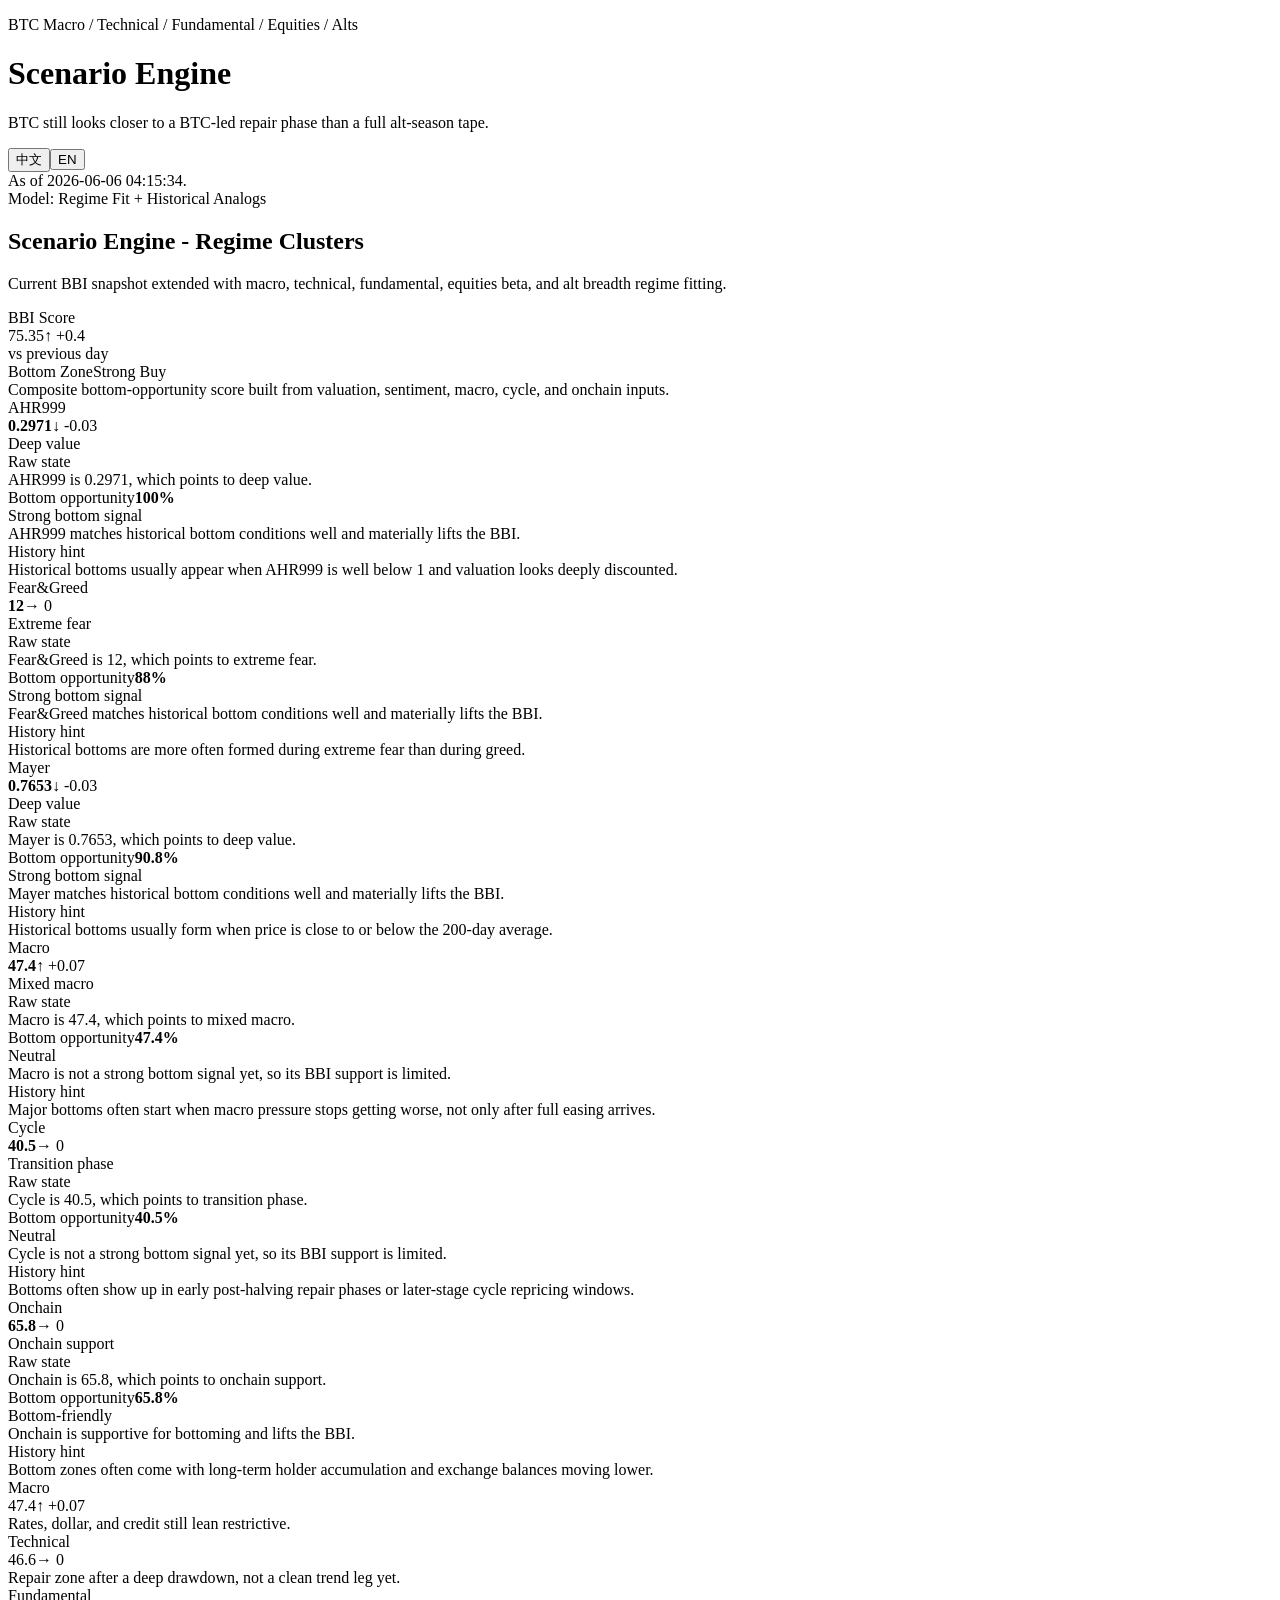
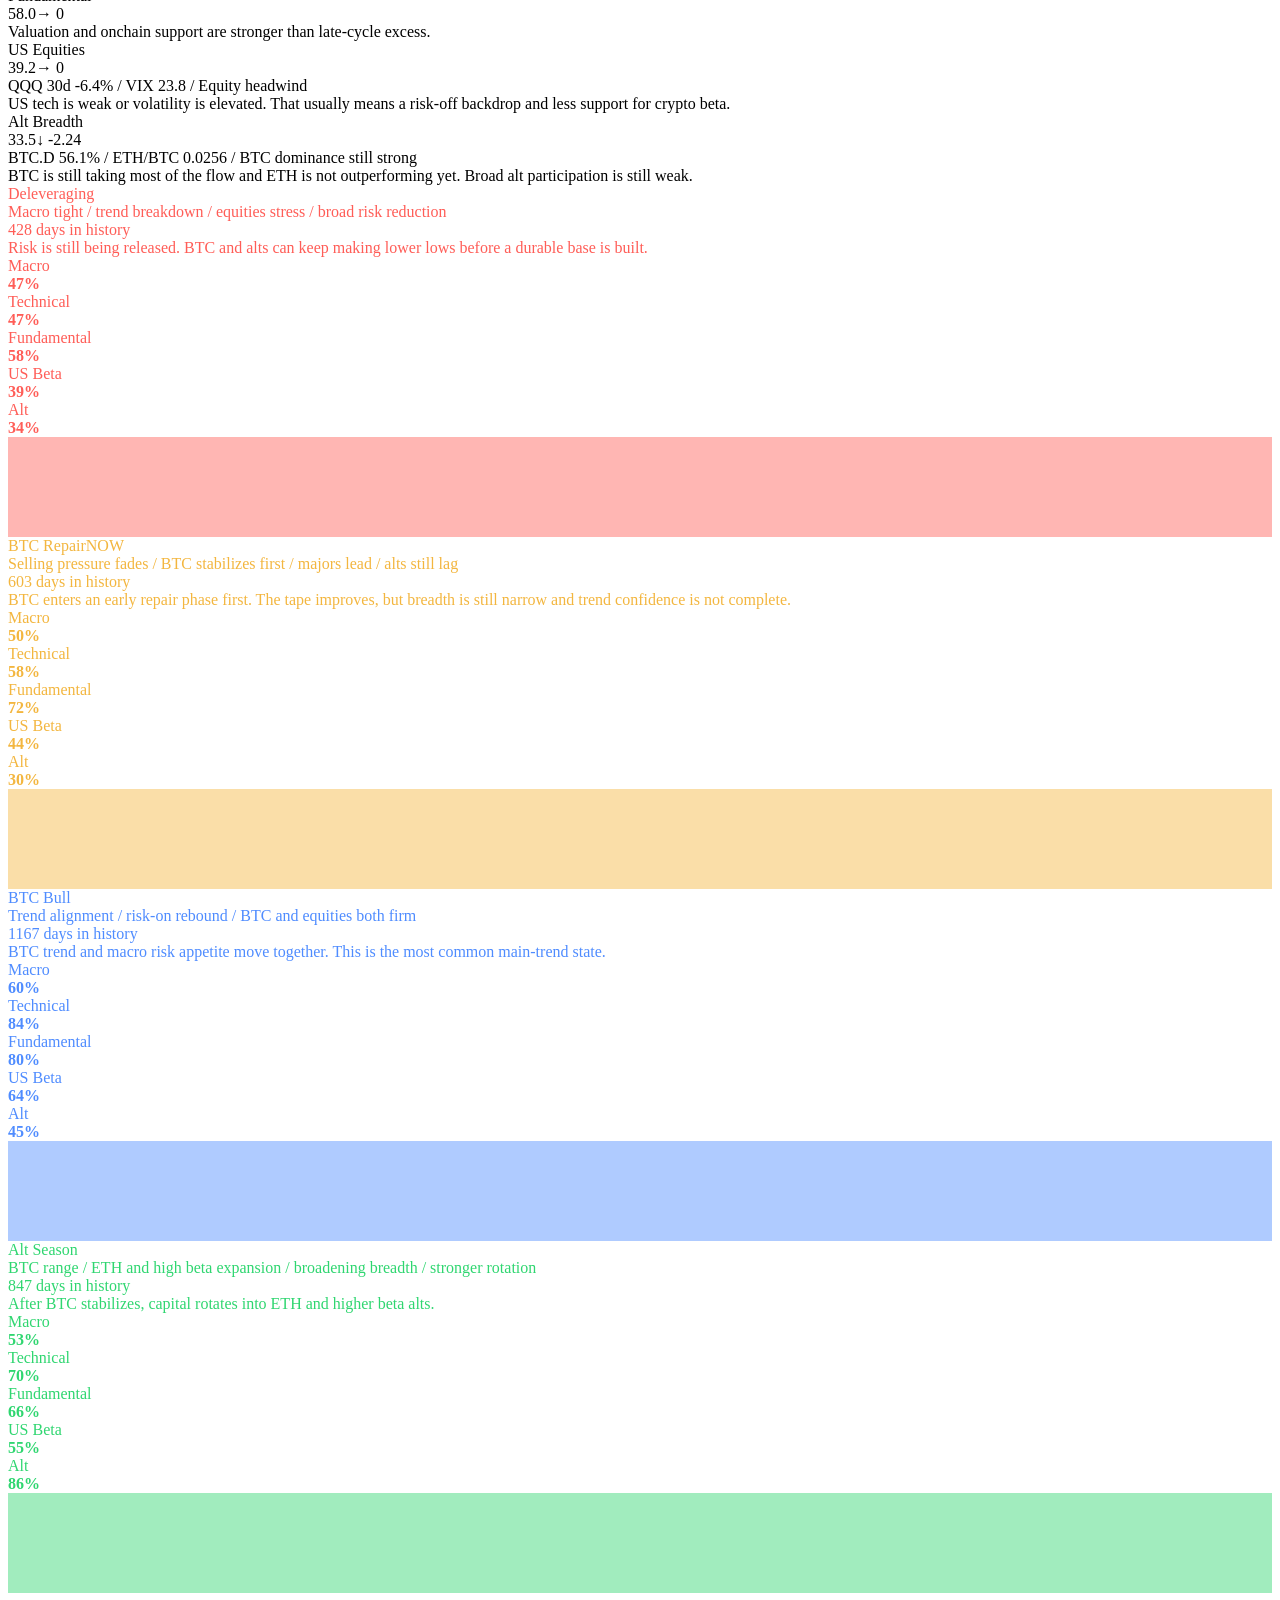
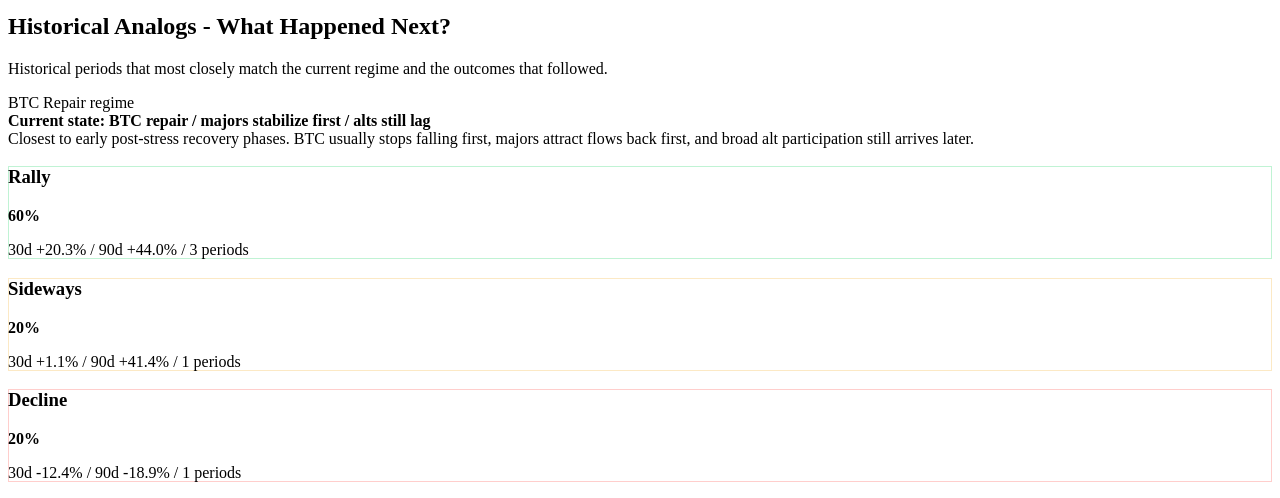
==== commit 2c6b3fd0: "Deploy BBI dashboard 2026-06-06T04:16:18Z" ====
--- a/index.html
+++ b/index.html
@@ -1 +1 @@
-<!DOCTYPE html><html lang="en"><head><meta charSet="utf-8"/><meta name="viewport" content="width=device-width, initial-scale=1"/><link rel="stylesheet" href="/BBI-Page/_next/static/css/bd94a041057c3c7c.css" data-precedence="next"/><link rel="preload" as="script" fetchPriority="low" href="/BBI-Page/_next/static/chunks/webpack-a147e63eb4eee7f7.js"/><script src="/BBI-Page/_next/static/chunks/4bd1b696-544a2c7dd83c2807.js" async=""></script><script src="/BBI-Page/_next/static/chunks/684-7458c9f9951d7378.js" async=""></script><script src="/BBI-Page/_next/static/chunks/main-app-923043926b00c5e9.js" async=""></script><script src="/BBI-Page/_next/static/chunks/app/page-52afeafeef159ca9.js" async=""></script><title>BTC Regime Dashboard</title><meta name="description" content="BTC macro, technical, fundamental, equities, and alt breadth dashboard."/><script src="/BBI-Page/_next/static/chunks/polyfills-42372ed130431b0a.js" noModule=""></script></head><body><div class="app-shell"><header class="hero"><div><p class="eyebrow">BTC Macro / Technical / Fundamental / Equities / Alts</p><h1>Scenario Engine</h1><p class="hero-copy">BTC still looks closer to a BTC-led repair phase than a full alt-season tape.</p></div><div class="hero-meta"><div class="lang-toggle" role="group" aria-label="Language toggle"><button class="">中文</button><button class="active">EN</button></div><div class="pill">As of<!-- --> <!-- -->2026-06-05 04:43:03.</div><div class="pill">Model: Regime Fit + Historical Analogs</div></div></header><main><section class="panel"><div class="panel-header"><div><h2>Scenario Engine - Regime Clusters</h2><p>Current BBI snapshot extended with macro, technical, fundamental, equities beta, and alt breadth regime fitting.</p></div></div><div class="metrics-layout"><article class="bbi-card"><div class="bbi-head"><div><div class="metric-label">BBI Score</div><div class="bbi-score-row"><div><div class="metric-value-with-delta large"><span class="metric-value bbi-value">74.95</span><span class="metric-delta up">↑<!-- --> <!-- -->+0.17</span></div><div class="metric-delta-caption">vs previous day</div></div><div class="bbi-status"><span class="bbi-zone">Bottom Zone</span><span class="bbi-signal">Strong Buy</span></div></div><div class="metric-note pos">Composite bottom-opportunity score built from valuation, sentiment, macro, cycle, and onchain inputs.</div></div></div><div class="bbi-breakdown"><div class="bbi-component"><div class="bbi-component-header"><div class="bbi-component-top"><span>AHR999</span><div class="bbi-component-value-wrap"><strong>0.3254</strong><span class="metric-delta inline down">↓<!-- --> <!-- -->-0</span></div></div><div class="bbi-component-meta">Deep value</div></div><div class="bbi-copy-block"><div class="bbi-copy-label">Raw state</div><div class="bbi-copy-text">AHR999 is 0.3254, which points to deep value.</div></div><div class="bbi-opportunity-block"><div class="bbi-component-top bbi-opportunity-top"><span>Bottom opportunity</span><strong>100<!-- -->%</strong></div><div class="bar subtle-bar"><i style="width:100%;color:#2fd670"></i></div><div class="bbi-component-meta">Strong bottom signal</div><div class="bbi-copy-text">AHR999 matches historical bottom conditions well and materially lifts the BBI.</div></div><div class="bbi-copy-block bbi-history-block"><div class="bbi-copy-label">History hint</div><div class="bbi-copy-text">Historical bottoms usually appear when AHR999 is well below 1 and valuation looks deeply discounted.</div></div></div><div class="bbi-component"><div class="bbi-component-header"><div class="bbi-component-top"><span>Fear&amp;Greed</span><div class="bbi-component-value-wrap"><strong>12</strong><span class="metric-delta inline flat">→<!-- --> <!-- -->0</span></div></div><div class="bbi-component-meta">Extreme fear</div></div><div class="bbi-copy-block"><div class="bbi-copy-label">Raw state</div><div class="bbi-copy-text">Fear&amp;Greed is 12, which points to extreme fear.</div></div><div class="bbi-opportunity-block"><div class="bbi-component-top bbi-opportunity-top"><span>Bottom opportunity</span><strong>88<!-- -->%</strong></div><div class="bar subtle-bar"><i style="width:88%;color:#f3b63f"></i></div><div class="bbi-component-meta">Strong bottom signal</div><div class="bbi-copy-text">Fear&amp;Greed matches historical bottom conditions well and materially lifts the BBI.</div></div><div class="bbi-copy-block bbi-history-block"><div class="bbi-copy-label">History hint</div><div class="bbi-copy-text">Historical bottoms are more often formed during extreme fear than during greed.</div></div></div><div class="bbi-component"><div class="bbi-component-header"><div class="bbi-component-top"><span>Mayer</span><div class="bbi-component-value-wrap"><strong>0.8000</strong><span class="metric-delta inline down">↓<!-- --> <!-- -->-0.01</span></div></div><div class="bbi-component-meta">Deep value</div></div><div class="bbi-copy-block"><div class="bbi-copy-label">Raw state</div><div class="bbi-copy-text">Mayer is 0.8000, which points to deep value.</div></div><div class="bbi-opportunity-block"><div class="bbi-component-top bbi-opportunity-top"><span>Bottom opportunity</span><strong>88.9<!-- -->%</strong></div><div class="bar subtle-bar"><i style="width:88.9%;color:#4f8cff"></i></div><div class="bbi-component-meta">Strong bottom signal</div><div class="bbi-copy-text">Mayer matches historical bottom conditions well and materially lifts the BBI.</div></div><div class="bbi-copy-block bbi-history-block"><div class="bbi-copy-label">History hint</div><div class="bbi-copy-text">Historical bottoms usually form when price is close to or below the 200-day average.</div></div></div><div class="bbi-component"><div class="bbi-component-header"><div class="bbi-component-top"><span>Macro</span><div class="bbi-component-value-wrap"><strong>47.3</strong><span class="metric-delta inline up">↑<!-- --> <!-- -->+0.06</span></div></div><div class="bbi-component-meta">Mixed macro</div></div><div class="bbi-copy-block"><div class="bbi-copy-label">Raw state</div><div class="bbi-copy-text">Macro is 47.3, which points to mixed macro.</div></div><div class="bbi-opportunity-block"><div class="bbi-component-top bbi-opportunity-top"><span>Bottom opportunity</span><strong>47.3<!-- -->%</strong></div><div class="bar subtle-bar"><i style="width:47.3%;color:#ff8a4c"></i></div><div class="bbi-component-meta">Neutral</div><div class="bbi-copy-text">Macro is not a strong bottom signal yet, so its BBI support is limited.</div></div><div class="bbi-copy-block bbi-history-block"><div class="bbi-copy-label">History hint</div><div class="bbi-copy-text">Major bottoms often start when macro pressure stops getting worse, not only after full easing arrives.</div></div></div><div class="bbi-component"><div class="bbi-component-header"><div class="bbi-component-top"><span>Cycle</span><div class="bbi-component-value-wrap"><strong>40.5</strong><span class="metric-delta inline flat">→<!-- --> <!-- -->0</span></div></div><div class="bbi-component-meta">Transition phase</div></div><div class="bbi-copy-block"><div class="bbi-copy-label">Raw state</div><div class="bbi-copy-text">Cycle is 40.5, which points to transition phase.</div></div><div class="bbi-opportunity-block"><div class="bbi-component-top bbi-opportunity-top"><span>Bottom opportunity</span><strong>40.5<!-- -->%</strong></div><div class="bar subtle-bar"><i style="width:40.5%;color:#7a8cff"></i></div><div class="bbi-component-meta">Neutral</div><div class="bbi-copy-text">Cycle is not a strong bottom signal yet, so its BBI support is limited.</div></div><div class="bbi-copy-block bbi-history-block"><div class="bbi-copy-label">History hint</div><div class="bbi-copy-text">Bottoms often show up in early post-halving repair phases or later-stage cycle repricing windows.</div></div></div><div class="bbi-component"><div class="bbi-component-header"><div class="bbi-component-top"><span>Onchain</span><div class="bbi-component-value-wrap"><strong>65.8</strong><span class="metric-delta inline flat">→<!-- --> <!-- -->0</span></div></div><div class="bbi-component-meta">Onchain support</div></div><div class="bbi-copy-block"><div class="bbi-copy-label">Raw state</div><div class="bbi-copy-text">Onchain is 65.8, which points to onchain support.</div></div><div class="bbi-opportunity-block"><div class="bbi-component-top bbi-opportunity-top"><span>Bottom opportunity</span><strong>65.8<!-- -->%</strong></div><div class="bar subtle-bar"><i style="width:65.8%;color:#46d4d1"></i></div><div class="bbi-component-meta">Bottom-friendly</div><div class="bbi-copy-text">Onchain is supportive for bottoming and lifts the BBI.</div></div><div class="bbi-copy-block bbi-history-block"><div class="bbi-copy-label">History hint</div><div class="bbi-copy-text">Bottom zones often come with long-term holder accumulation and exchange balances moving lower.</div></div></div></div></article><div class="metric-grid secondary-metrics"><article class="metric-card"><div class="metric-label">Macro</div><div class="metric-value-with-delta "><span class="metric-value ">47.3</span><span class="metric-delta up">↑<!-- --> <!-- -->+0.06</span></div><div class="metric-note warn">Rates, dollar, and credit still lean restrictive.</div></article><article class="metric-card"><div class="metric-label">Technical</div><div class="metric-value-with-delta "><span class="metric-value ">46.6</span><span class="metric-delta flat">→<!-- --> <!-- -->0</span></div><div class="metric-note warn">Repair zone after a deep drawdown, not a clean trend leg yet.</div></article><article class="metric-card"><div class="metric-label">Fundamental</div><div class="metric-value-with-delta "><span class="metric-value ">58.0</span><span class="metric-delta flat">→<!-- --> <!-- -->0</span></div><div class="metric-note pos">Valuation and onchain support are stronger than late-cycle excess.</div></article><article class="metric-card"><div class="metric-label">US Equities</div><div class="metric-value-with-delta "><span class="metric-value ">39.2</span><span class="metric-delta flat">→<!-- --> <!-- -->0</span></div><div class="metric-note warn">QQQ 30d -6.4% / VIX 23.8 / Equity headwind</div><div class="metric-note">US tech is weak or volatility is elevated. That usually means a risk-off backdrop and less support for crypto beta.</div></article><article class="metric-card"><div class="metric-label">Alt Breadth</div><div class="metric-value-with-delta "><span class="metric-value ">35.8</span><span class="metric-delta down">↓<!-- --> <!-- -->-1.27</span></div><div class="metric-note risk">BTC.D 55.9% / ETH/BTC 0.0275 / BTC dominance still strong</div><div class="metric-note">BTC is still taking most of the flow and ETH is not outperforming yet. Broad alt participation is still weak.</div></article></div></div><div class="cluster-grid"><article class="cluster-card " style="color:#ff5d57"><div class="cluster-head"><div class="cluster-dot"></div><div class="cluster-title">Deleveraging</div></div><div class="cluster-subtitle">Macro tight / trend breakdown / equities stress / broad risk reduction</div><div class="cluster-history">428 days in history</div><div class="cluster-thesis">Risk is still being released. BTC and alts can keep making lower lows before a durable base is built.</div><div class="signal-list"><div class="signal-row"><span>Macro</span><div class="bar"><i style="width:47%;color:#ff5d57"></i></div><strong>47<!-- -->%</strong></div><div class="signal-row"><span>Technical</span><div class="bar"><i style="width:47%;color:#ff5d57"></i></div><strong>47<!-- -->%</strong></div><div class="signal-row"><span>Fundamental</span><div class="bar"><i style="width:58%;color:#ff5d57"></i></div><strong>58<!-- -->%</strong></div><div class="signal-row"><span>US Beta</span><div class="bar"><i style="width:39%;color:#ff5d57"></i></div><strong>39<!-- -->%</strong></div><div class="signal-row"><span>Alt</span><div class="bar"><i style="width:36%;color:#ff5d57"></i></div><strong>36<!-- -->%</strong></div></div><div class="micro-strip" style="grid-template-columns:repeat(3, minmax(0, 1fr))"><div data-label="Rally" style="height:28.8px;background:rgba(255, 93, 87, 0.45)"></div><div data-label="Sideways" style="height:22px;background:rgba(255, 93, 87, 0.45)"></div><div data-label="Decline" style="height:49.2px;background:rgba(255, 93, 87, 0.45)"></div></div></article><article class="cluster-card active" style="color:#f3b63f"><div class="cluster-head"><div class="cluster-dot"></div><div class="cluster-title">BTC Repair<span class="now-tag">NOW</span></div></div><div class="cluster-subtitle">Selling pressure fades / BTC stabilizes first / majors lead / alts still lag</div><div class="cluster-history">603 days in history</div><div class="cluster-thesis">BTC enters an early repair phase first. The tape improves, but breadth is still narrow and trend confidence is not complete.</div><div class="signal-list"><div class="signal-row"><span>Macro</span><div class="bar"><i style="width:50%;color:#f3b63f"></i></div><strong>50<!-- -->%</strong></div><div class="signal-row"><span>Technical</span><div class="bar"><i style="width:58%;color:#f3b63f"></i></div><strong>58<!-- -->%</strong></div><div class="signal-row"><span>Fundamental</span><div class="bar"><i style="width:72%;color:#f3b63f"></i></div><strong>72<!-- -->%</strong></div><div class="signal-row"><span>US Beta</span><div class="bar"><i style="width:44%;color:#f3b63f"></i></div><strong>44<!-- -->%</strong></div><div class="signal-row"><span>Alt</span><div class="bar"><i style="width:30%;color:#f3b63f"></i></div><strong>30<!-- -->%</strong></div></div><div class="micro-strip" style="grid-template-columns:repeat(3, minmax(0, 1fr))"><div data-label="Rally" style="height:42.4px;background:rgba(243, 182, 63, 0.45)"></div><div data-label="Sideways" style="height:28.8px;background:rgba(243, 182, 63, 0.45)"></div><div data-label="Decline" style="height:28.8px;background:rgba(243, 182, 63, 0.45)"></div></div></article><article class="cluster-card " style="color:#4f8cff"><div class="cluster-head"><div class="cluster-dot"></div><div class="cluster-title">BTC Bull</div></div><div class="cluster-subtitle">Trend alignment / risk-on rebound / BTC and equities both firm</div><div class="cluster-history">1167 days in history</div><div class="cluster-thesis">BTC trend and macro risk appetite move together. This is the most common main-trend state.</div><div class="signal-list"><div class="signal-row"><span>Macro</span><div class="bar"><i style="width:60%;color:#4f8cff"></i></div><strong>60<!-- -->%</strong></div><div class="signal-row"><span>Technical</span><div class="bar"><i style="width:84%;color:#4f8cff"></i></div><strong>84<!-- -->%</strong></div><div class="signal-row"><span>Fundamental</span><div class="bar"><i style="width:80%;color:#4f8cff"></i></div><strong>80<!-- -->%</strong></div><div class="signal-row"><span>US Beta</span><div class="bar"><i style="width:64%;color:#4f8cff"></i></div><strong>64<!-- -->%</strong></div><div class="signal-row"><span>Alt</span><div class="bar"><i style="width:45%;color:#4f8cff"></i></div><strong>45<!-- -->%</strong></div></div><div class="micro-strip" style="grid-template-columns:repeat(3, minmax(0, 1fr))"><div data-label="Rally" style="height:44.78px;background:rgba(79, 140, 255, 0.45)"></div><div data-label="Sideways" style="height:27.78px;background:rgba(79, 140, 255, 0.45)"></div><div data-label="Decline" style="height:27.78px;background:rgba(79, 140, 255, 0.45)"></div></div></article><article class="cluster-card " style="color:#2fd670"><div class="cluster-head"><div class="cluster-dot"></div><div class="cluster-title">Alt Season</div></div><div class="cluster-subtitle">BTC range / ETH and high beta expansion / broadening breadth / stronger rotation</div><div class="cluster-history">847 days in history</div><div class="cluster-thesis">After BTC stabilizes, capital rotates into ETH and higher beta alts.</div><div class="signal-list"><div class="signal-row"><span>Macro</span><div class="bar"><i style="width:53%;color:#2fd670"></i></div><strong>53<!-- -->%</strong></div><div class="signal-row"><span>Technical</span><div class="bar"><i style="width:70%;color:#2fd670"></i></div><strong>70<!-- -->%</strong></div><div class="signal-row"><span>Fundamental</span><div class="bar"><i style="width:66%;color:#2fd670"></i></div><strong>66<!-- -->%</strong></div><div class="signal-row"><span>US Beta</span><div class="bar"><i style="width:55%;color:#2fd670"></i></div><strong>55<!-- -->%</strong></div><div class="signal-row"><span>Alt</span><div class="bar"><i style="width:86%;color:#2fd670"></i></div><strong>86<!-- -->%</strong></div></div><div class="micro-strip" style="grid-template-columns:repeat(3, minmax(0, 1fr))"><div data-label="Rally" style="height:35.6px;background:rgba(47, 214, 112, 0.45)"></div><div data-label="Sideways" style="height:35.6px;background:rgba(47, 214, 112, 0.45)"></div><div data-label="Decline" style="height:28.8px;background:rgba(47, 214, 112, 0.45)"></div></div></article></div></section><section class="panel analog-panel"><div class="panel-header"><div><h2>Historical Analogs - What Happened Next?</h2><p>Historical periods that most closely match the current regime and the outcomes that followed.</p></div><div class="pill subtle">BTC Repair<!-- --> <!-- -->regime</div></div><div class="callout"><strong>Current state: BTC repair / majors stabilize first / alts still lag</strong><br/>Closest to early post-stress recovery phases. BTC usually stops falling first, majors attract flows back first, and broad alt participation still arrives later.</div><div class="outcome-grid"><article class="outcome-card" style="border-color:#2fd670;box-shadow:0 0 0 1px rgba(47, 214, 112, 0.3) inset"><h3 class="pos">Rally</h3><strong class="pos">60<!-- -->%</strong><p>30d +20.3% / 90d +44.0% / 3 periods</p></article><article class="outcome-card" style="border-color:#f3b63f;box-shadow:0 0 0 1px rgba(243, 182, 63, 0.3) inset"><h3 class="flat">Sideways</h3><strong class="flat">20<!-- -->%</strong><p>30d +1.1% / 90d +41.4% / 1 periods</p></article><article class="outcome-card" style="border-color:#ff5d57;box-shadow:0 0 0 1px rgba(255, 93, 87, 0.3) inset"><h3 class="neg">Decline</h3><strong class="neg">20<!-- -->%</strong><p>30d -12.4% / 90d -18.9% / 1 periods</p></article></div></section></main></div><script src="/BBI-Page/_next/static/chunks/webpack-a147e63eb4eee7f7.js" async=""></script><script>(self.__next_f=self.__next_f||[]).push([0])</script><script>self.__next_f.push([1,"1:\"$Sreact.fragment\"\n2:I[7555,[],\"\"]\n3:I[1295,[],\"\"]\n5:I[9665,[],\"OutletBoundary\"]\n8:I[9665,[],\"ViewportBoundary\"]\na:I[9665,[],\"MetadataBoundary\"]\nc:I[6614,[],\"\"]\n:HL[\"/BBI-Page/_next/static/css/bd94a041057c3c7c.css\",\"style\"]\n"])</script><script>self.__next_f.push([1,"0:{\"P\":null,\"b\":\"TTIy1lZBgaufo_HvH8elQ\",\"p\":\"/BBI-Page\",\"c\":[\"\",\"\"],\"i\":false,\"f\":[[[\"\",{\"children\":[\"__PAGE__\",{}]},\"$undefined\",\"$undefined\",true],[\"\",[\"$\",\"$1\",\"c\",{\"children\":[[[\"$\",\"link\",\"0\",{\"rel\":\"stylesheet\",\"href\":\"/BBI-Page/_next/static/css/bd94a041057c3c7c.css\",\"precedence\":\"next\",\"crossOrigin\":\"$undefined\",\"nonce\":\"$undefined\"}]],[\"$\",\"html\",null,{\"lang\":\"en\",\"children\":[\"$\",\"body\",null,{\"children\":[\"$\",\"$L2\",null,{\"parallelRouterKey\":\"children\",\"error\":\"$undefined\",\"errorStyles\":\"$undefined\",\"errorScripts\":\"$undefined\",\"template\":[\"$\",\"$L3\",null,{}],\"templateStyles\":\"$undefined\",\"templateScripts\":\"$undefined\",\"notFound\":[[[\"$\",\"title\",null,{\"children\":\"404: This page could not be found.\"}],[\"$\",\"div\",null,{\"style\":{\"fontFamily\":\"system-ui,\\\"Segoe UI\\\",Roboto,Helvetica,Arial,sans-serif,\\\"Apple Color Emoji\\\",\\\"Segoe UI Emoji\\\"\",\"height\":\"100vh\",\"textAlign\":\"center\",\"display\":\"flex\",\"flexDirection\":\"column\",\"alignItems\":\"center\",\"justifyContent\":\"center\"},\"children\":[\"$\",\"div\",null,{\"children\":[[\"$\",\"style\",null,{\"dangerouslySetInnerHTML\":{\"__html\":\"body{color:#000;background:#fff;margin:0}.next-error-h1{border-right:1px solid rgba(0,0,0,.3)}@media (prefers-color-scheme:dark){body{color:#fff;background:#000}.next-error-h1{border-right:1px solid rgba(255,255,255,.3)}}\"}}],[\"$\",\"h1\",null,{\"className\":\"next-error-h1\",\"style\":{\"display\":\"inline-block\",\"margin\":\"0 20px 0 0\",\"padding\":\"0 23px 0 0\",\"fontSize\":24,\"fontWeight\":500,\"verticalAlign\":\"top\",\"lineHeight\":\"49px\"},\"children\":404}],[\"$\",\"div\",null,{\"style\":{\"display\":\"inline-block\"},\"children\":[\"$\",\"h2\",null,{\"style\":{\"fontSize\":14,\"fontWeight\":400,\"lineHeight\":\"49px\",\"margin\":0},\"children\":\"This page could not be found.\"}]}]]}]}]],[]],\"forbidden\":\"$undefined\",\"unauthorized\":\"$undefined\"}]}]}]]}],{\"children\":[\"__PAGE__\",[\"$\",\"$1\",\"c\",{\"children\":[\"$L4\",\"$undefined\",null,[\"$\",\"$L5\",null,{\"children\":[\"$L6\",\"$L7\",null]}]]}],{},null,false]},null,false],[\"$\",\"$1\",\"h\",{\"children\":[null,[\"$\",\"$1\",\"uEDMl2k7uUDFTcRX4BxvB\",{\"children\":[[\"$\",\"$L8\",null,{\"children\":\"$L9\"}],null]}],[\"$\",\"$La\",null,{\"children\":\"$Lb\"}]]}],false]],\"m\":\"$undefined\",\"G\":[\"$c\",\"$undefined\"],\"s\":false,\"S\":true}\n"])</script><script>self.__next_f.push([1,"9:[[\"$\",\"meta\",\"0\",{\"charSet\":\"utf-8\"}],[\"$\",\"meta\",\"1\",{\"name\":\"viewport\",\"content\":\"width=device-width, initial-scale=1\"}]]\n6:null\n"])</script><script>self.__next_f.push([1,"7:null\nb:[[\"$\",\"title\",\"0\",{\"children\":\"BTC Regime Dashboard\"}],[\"$\",\"meta\",\"1\",{\"name\":\"description\",\"content\":\"BTC macro, technical, fundamental, equities, and alt breadth dashboard.\"}]]\n"])</script><script>self.__next_f.push([1,"d:I[1111,[\"974\",\"static/chunks/app/page-52afeafeef159ca9.js\"],\"DashboardPage\"]\n"])</script><script>self.__next_f.push([1,"4:[\"$\",\"$Ld\",null,{\"data\":{\"asOf\":\"2026-06-05T04:43:03.993311Z\",\"headline\":\"BTC still looks closer to a BTC-led repair phase than a full alt-season tape.\",\"selectedRegime\":\"btc-accumulation\",\"bbiCard\":{\"label\":\"BBI Score\",\"value\":\"74.95\",\"zone\":\"Bottom Zone\",\"signal\":\"Strong Buy\",\"note\":\"Composite bottom-opportunity score built from valuation, sentiment, macro, cycle, and onchain inputs.\",\"tone\":\"pos\",\"delta\":{\"direction\":\"up\",\"value\":\"+0.17\"},\"components\":[{\"label\":\"AHR999\",\"color\":\"#2fd670\",\"value\":\"0.3254\",\"note\":\"Deep value\",\"barValue\":100,\"rawValueText\":\"0.3254\",\"rawLabel\":\"Deep value\",\"opportunityScore\":100,\"opportunityLabel\":\"Strong bottom signal\",\"historyHint\":\"Historical bottoms usually appear when AHR999 is well below 1 and valuation looks deeply discounted.\",\"delta\":{\"direction\":\"down\",\"value\":\"-0\"}},{\"label\":\"Fear\u0026Greed\",\"color\":\"#f3b63f\",\"value\":\"12\",\"note\":\"Extreme fear\",\"barValue\":88,\"rawValueText\":\"12\",\"rawLabel\":\"Extreme fear\",\"opportunityScore\":88,\"opportunityLabel\":\"Strong bottom signal\",\"historyHint\":\"Historical bottoms are more often formed during extreme fear than during greed.\",\"delta\":{\"direction\":\"flat\",\"value\":\"0\"}},{\"label\":\"Mayer\",\"color\":\"#4f8cff\",\"value\":\"0.8000\",\"note\":\"Deep value\",\"barValue\":88.9,\"rawValueText\":\"0.8000\",\"rawLabel\":\"Deep value\",\"opportunityScore\":88.9,\"opportunityLabel\":\"Strong bottom signal\",\"historyHint\":\"Historical bottoms usually form when price is close to or below the 200-day average.\",\"delta\":{\"direction\":\"down\",\"value\":\"-0.01\"}},{\"label\":\"Macro\",\"color\":\"#ff8a4c\",\"value\":\"47.3\",\"note\":\"Mixed macro\",\"barValue\":47.3,\"rawValueText\":\"47.3\",\"rawLabel\":\"Mixed macro\",\"opportunityScore\":47.3,\"opportunityLabel\":\"Neutral\",\"historyHint\":\"Major bottoms often start when macro pressure stops getting worse, not only after full easing arrives.\",\"delta\":{\"direction\":\"up\",\"value\":\"+0.06\"}},{\"label\":\"Cycle\",\"color\":\"#7a8cff\",\"value\":\"40.5\",\"note\":\"Transition phase\",\"barValue\":40.5,\"rawValueText\":\"40.5\",\"rawLabel\":\"Transition phase\",\"opportunityScore\":40.5,\"opportunityLabel\":\"Neutral\",\"historyHint\":\"Bottoms often show up in early post-halving repair phases or later-stage cycle repricing windows.\",\"delta\":{\"direction\":\"flat\",\"value\":\"0\"}},{\"label\":\"Onchain\",\"color\":\"#46d4d1\",\"value\":\"65.8\",\"note\":\"Onchain support\",\"barValue\":65.8,\"rawValueText\":\"65.8\",\"rawLabel\":\"Onchain support\",\"opportunityScore\":65.8,\"opportunityLabel\":\"Bottom-friendly\",\"historyHint\":\"Bottom zones often come with long-term holder accumulation and exchange balances moving lower.\",\"delta\":{\"direction\":\"flat\",\"value\":\"0\"}}]},\"snapshotMetrics\":[{\"label\":\"BBI Score\",\"value\":\"74.95\",\"note\":\"Latest BBI output\",\"tone\":\"pos\",\"delta\":{\"direction\":\"up\",\"value\":\"+0.17\"}},{\"label\":\"Macro\",\"value\":\"47.3\",\"note\":\"Rates, dollar, and credit still lean restrictive.\",\"tone\":\"warn\",\"delta\":{\"direction\":\"up\",\"value\":\"+0.06\"}},{\"label\":\"Technical\",\"value\":\"46.6\",\"note\":\"Repair zone after a deep drawdown, not a clean trend leg yet.\",\"tone\":\"warn\",\"delta\":{\"direction\":\"flat\",\"value\":\"0\"}},{\"label\":\"Fundamental\",\"value\":\"58.0\",\"note\":\"Valuation and onchain support are stronger than late-cycle excess.\",\"tone\":\"pos\",\"delta\":{\"direction\":\"flat\",\"value\":\"0\"}},{\"label\":\"US Equities\",\"value\":\"39.2\",\"note\":\"QQQ 30d -6.4% / VIX 23.8 / Equity headwind\",\"detail\":\"US tech is weak or volatility is elevated. That usually means a risk-off backdrop and less support for crypto beta.\",\"tone\":\"warn\",\"delta\":{\"direction\":\"flat\",\"value\":\"0\"}},{\"label\":\"Alt Breadth\",\"value\":\"35.8\",\"note\":\"BTC.D 55.9% / ETH/BTC 0.0275 / BTC dominance still strong\",\"detail\":\"BTC is still taking most of the flow and ETH is not outperforming yet. Broad alt participation is still weak.\",\"tone\":\"risk\",\"delta\":{\"direction\":\"down\",\"value\":\"-1.27\"}}],\"dimensions\":{\"macro\":47.31,\"technical\":46.62,\"fundamental\":58.01,\"equity\":39.22,\"alts\":35.79},\"regimes\":[{\"id\":\"stress-reset\",\"name\":\"Deleveraging\",\"color\":\"#ff5d57\",\"current\":false,\"history\":\"428 days in history\",\"subtitle\":\"Macro tight / trend breakdown / equities stress / broad risk reduction\",\"thesis\":\"Risk is still being released. BTC and alts can keep making lower lows before a durable base is built.\",\"summary\":\"Current state still looks like a deleveraging regime. Macro 47.3 is weak, technical 46.6 is still under breakdown pressure, and equity plus alt breadth remain fragile. This is the stage where downside risk is still larger than upside.\",\"outcomes\":[{\"label\":\"Rally\",\"value\":20,\"detail\":\"30d +31.5% / 90d +147.8% / 1 periods\",\"tone\":\"pos\"},{\"label\":\"Sideways\",\"value\":0,\"detail\":\"30d +0.0% / 90d +0.0% / 0 periods\",\"tone\":\"flat\"},{\"label\":\"Decline\",\"value\":80,\"detail\":\"30d -36.9% / 90d -41.9% / 4 periods\",\"tone\":\"neg\"}],\"signals\":[{\"label\":\"Macro\",\"value\":47},{\"label\":\"Technical\",\"value\":47},{\"label\":\"Fundamental\",\"value\":58},{\"label\":\"US Beta\",\"value\":39},{\"label\":\"Alt\",\"value\":36}],\"micro\":[{\"label\":\"Rally\",\"value\":0.2},{\"label\":\"Sideways\",\"value\":0},{\"label\":\"Decline\",\"value\":0.8}]},{\"id\":\"btc-accumulation\",\"name\":\"BTC Repair\",\"color\":\"#f3b63f\",\"current\":true,\"history\":\"603 days in history\",\"subtitle\":\"Selling pressure fades / BTC stabilizes first / majors lead / alts still lag\",\"thesis\":\"BTC enters an early repair phase first. The tape improves, but breadth is still narrow and trend confidence is not complete.\",\"summary\":\"Current state looks closer to BTC repair than full risk release. BTC is stabilizing before the rest of the tape, but breadth is still narrow and alts are not in charge yet.\",\"outcomes\":[{\"label\":\"Rally\",\"value\":60,\"detail\":\"30d +20.3% / 90d +44.0% / 3 periods\",\"tone\":\"pos\"},{\"label\":\"Sideways\",\"value\":20,\"detail\":\"30d +1.1% / 90d +41.4% / 1 periods\",\"tone\":\"flat\"},{\"label\":\"Decline\",\"value\":20,\"detail\":\"30d -12.4% / 90d -18.9% / 1 periods\",\"tone\":\"neg\"}],\"signals\":[{\"label\":\"Macro\",\"value\":50},{\"label\":\"Technical\",\"value\":58},{\"label\":\"Fundamental\",\"value\":72},{\"label\":\"US Beta\",\"value\":44},{\"label\":\"Alt\",\"value\":30}],\"micro\":[{\"label\":\"Rally\",\"value\":0.6},{\"label\":\"Sideways\",\"value\":0.2},{\"label\":\"Decline\",\"value\":0.2}]},{\"id\":\"btc-bull\",\"name\":\"BTC Bull\",\"color\":\"#4f8cff\",\"current\":false,\"history\":\"1167 days in history\",\"subtitle\":\"Trend alignment / risk-on rebound / BTC and equities both firm\",\"thesis\":\"BTC trend and macro risk appetite move together. This is the most common main-trend state.\",\"summary\":\"A cleaner BTC bull regime needs BTC back in a medium-term uptrend with better macro conditions and calmer equity volatility.\",\"outcomes\":[{\"label\":\"Rally\",\"value\":67,\"detail\":\"30d +17.1% / 90d +60.7% / 4 periods\",\"tone\":\"pos\"},{\"label\":\"Sideways\",\"value\":17,\"detail\":\"30d +1.7% / 90d +9.4% / 1 periods\",\"tone\":\"flat\"},{\"label\":\"Decline\",\"value\":17,\"detail\":\"30d -11.8% / 90d -6.7% / 1 periods\",\"tone\":\"neg\"}],\"signals\":[{\"label\":\"Macro\",\"value\":60},{\"label\":\"Technical\",\"value\":84},{\"label\":\"Fundamental\",\"value\":80},{\"label\":\"US Beta\",\"value\":64},{\"label\":\"Alt\",\"value\":45}],\"micro\":[{\"label\":\"Rally\",\"value\":0.67},{\"label\":\"Sideways\",\"value\":0.17},{\"label\":\"Decline\",\"value\":0.17}]},{\"id\":\"alt-season\",\"name\":\"Alt Season\",\"color\":\"#2fd670\",\"current\":false,\"history\":\"847 days in history\",\"subtitle\":\"BTC range / ETH and high beta expansion / broadening breadth / stronger rotation\",\"thesis\":\"After BTC stabilizes, capital rotates into ETH and higher beta alts.\",\"summary\":\"The key for Alt Season is not another BTC vertical move, but BTC stability plus stronger ETH/BTC and broader market participation.\",\"outcomes\":[{\"label\":\"Rally\",\"value\":40,\"detail\":\"30d +17.3% / 90d +54.7% / 2 periods\",\"tone\":\"pos\"},{\"label\":\"Sideways\",\"value\":40,\"detail\":\"30d +4.8% / 90d +24.9% / 2 periods\",\"tone\":\"flat\"},{\"label\":\"Decline\",\"value\":20,\"detail\":\"30d -21.4% / 90d -33.8% / 1 periods\",\"tone\":\"neg\"}],\"signals\":[{\"label\":\"Macro\",\"value\":53},{\"label\":\"Technical\",\"value\":70},{\"label\":\"Fundamental\",\"value\":66},{\"label\":\"US Beta\",\"value\":55},{\"label\":\"Alt\",\"value\":86}],\"micro\":[{\"label\":\"Rally\",\"value\":0.4},{\"label\":\"Sideways\",\"value\":0.4},{\"label\":\"Decline\",\"value\":0.2}]}],\"analogs\":{\"stress-reset\":{\"label\":\"Current state: deleveraging / forced risk reduction / weak breadth\",\"narrative\":\"Closest to true risk-release windows where volatility forces positioning lower. In this regime, downside usually remains larger than upside until liquidation pressure and macro stress fade.\",\"rows\":[[\"2018-11-07 -\u003e 2018-11-25\",18,72,\"Capitulation extension / breadth collapses\",\"$$6,461 -\u003e $3,824 (-40.8%)\",-52.4,-45.6,-8.2,\"Decline\"],[\"2021-11-15 -\u003e 2021-12-04\",19,63,\"Trend break / leverage unwind\",\"$$65,520 -\u003e $49,221 (-24.9%)\",-31.7,-41.5,-36.8,\"Decline\"],[\"2022-06-07 -\u003e 2022-06-18\",11,60,\"Forced deleveraging / macro panic\",\"$$31,333 -\u003e $18,909 (-39.7%)\",-44.6,-57.1,-61.2,\"Decline\"],[\"2024-08-01 -\u003e 2024-08-08\",7,56,\"Equity volatility spike / crypto beta hit\",\"$$64,681 -\u003e $55,013 (-15.0%)\",-18.9,-23.4,-29.7,\"Decline\"],[\"2020-03-12 -\u003e 2020-03-20\",8,55,\"Crash rebound after liquidation\",\"$$4,974 -\u003e $6,206 (+24.7%)\",31.5,147.8,223.6,\"Rally\"]]},\"btc-accumulation\":{\"label\":\"Current state: BTC repair / majors stabilize first / alts still lag\",\"narrative\":\"Closest to early post-stress recovery phases. BTC usually stops falling first, majors attract flows back first, and broad alt participation still arrives later.\",\"rows\":[[\"2019-01-07 -\u003e 2019-01-15\",9,68,\"BTC starts repairing before broad participation\",\"$$3,975 -\u003e $3,553 (-10.6%)\",1.1,41.4,186.3,\"Sideways\"],[\"2023-01-09 -\u003e 2023-01-21\",12,65,\"Late bear-market major recovery\",\"$$17,221 -\u003e $22,640 (+31.5%)\",13.4,44.2,88.7,\"Rally\"],[\"2023-10-08 -\u003e 2023-10-14\",7,59,\"ETF expectation lift / BTC leadership\",\"$$27,917 -\u003e $26,852 (-3.8%)\",35.8,59.3,160.7,\"Rally\"],[\"2024-10-10 -\u003e 2024-10-18\",8,54,\"Flows restart / breadth still weak\",\"$$62,112 -\u003e $64,903 (+4.5%)\",11.8,28.6,53.7,\"Rally\"],[\"2022-08-10 -\u003e 2022-08-28\",18,56,\"Repair attempt fades / macro still caps beta\",\"$$24,050 -\u003e $20,050 (-16.6%)\",-12.4,-18.9,-25.3,\"Decline\"]]},\"btc-bull\":{\"label\":\"Current state: trend alignment / BTC and risk assets both strong\",\"narrative\":\"Typical of 2020Q4, 2021Q1, and 2024Q1. As long as macro does not reverse, BTC trend persistence is strongest here, though an equity-volatility spike can still push the tape back into Stress.\",\"rows\":[[\"2020-10-08 -\u003e 2020-10-20\",12,72,\"Pre-breakout risk-on lift\",\"$$10,925 -\u003e $11,930 (+9.2%)\",19.4,78.7,204.1,\"Rally\"],[\"2021-02-01 -\u003e 2021-02-15\",14,67,\"Institutional bid / strong trend\",\"$$33,542 -\u003e $48,611 (+44.9%)\",15.9,72.3,59.6,\"Rally\"],[\"2024-02-10 -\u003e 2024-03-03\",22,64,\"ETF main up-leg\",\"$$47,855 -\u003e $62,713 (+31.0%)\",21.6,50.4,92.8,\"Rally\"],[\"2023-10-23 -\u003e 2023-11-05\",13,55,\"Post-breakout acceleration\",\"$$30,452 -\u003e $35,677 (+17.2%)\",11.4,41.2,73.5,\"Rally\"],[\"2024-03-14 -\u003e 2024-04-02\",19,58,\"Strong trend pauses / digest breakout gains\",\"$$73,800 -\u003e $69,400 (-6.0%)\",1.7,9.4,22.6,\"Sideways\"],[\"2021-04-14 -\u003e 2021-05-02\",18,54,\"Main trend pullback / leverage flushed\",\"$$64,870 -\u003e $56,900 (-12.3%)\",-11.8,-6.7,-18.4,\"Decline\"]]},\"alt-season\":{\"label\":\"Current state: BTC range / ETH and high beta rotation expanding\",\"narrative\":\"Closest to 2021Q1-Q2 and local 2024 rotation bursts. The key is not BTC weakness, but BTC stability followed by falling BTC dominance and improving ETH/BTC plus broader participation.\",\"rows\":[[\"2021-03-20 -\u003e 2021-04-15\",26,71,\"ETH/BTC up / alt breadth expands\",\"$$57,861 -\u003e $63,503 (+9.7%)\",16,40.4,-8.7,\"Rally\"],[\"2021-07-21 -\u003e 2021-08-14\",24,63,\"Post-capitulation rotation expansion\",\"$$29,795 -\u003e $47,769 (+60.3%)\",18.6,68.9,118.2,\"Rally\"],[\"2024-11-08 -\u003e 2024-11-28\",20,57,\"BTC range / ETH catch-up\",\"$$76,401 -\u003e $79,940 (+4.6%)\",3.8,24.1,35.6,\"Sideways\"],[\"2020-08-01 -\u003e 2020-08-18\",17,52,\"DeFi rotation / BTC not weak\",\"$$11,334 -\u003e $12,275 (+8.3%)\",5.9,25.6,89.3,\"Sideways\"],[\"2021-05-05 -\u003e 2021-05-23\",18,53,\"Late alt blowoff / broad beta drawdown\",\"$$57,700 -\u003e $34,900 (-39.5%)\",-21.4,-33.8,-47.9,\"Decline\"]]}},\"timelineSeries\":[{\"date\":\"2019-01\",\"price\":3700,\"cluster\":\"stress-reset\",\"macro\":-1,\"trend\":-1,\"breadth\":-1,\"rotation\":0,\"alt\":0},{\"date\":\"2019-07\",\"price\":12200,\"cluster\":\"btc-bull\",\"macro\":0,\"trend\":1,\"breadth\":0,\"rotation\":0,\"alt\":-1},{\"date\":\"2020-03\",\"price\":5000,\"cluster\":\"stress-reset\",\"macro\":-1,\"trend\":-1,\"breadth\":-1,\"rotation\":-1,\"alt\":-1},{\"date\":\"2020-12\",\"price\":28900,\"cluster\":\"btc-bull\",\"macro\":1,\"trend\":1,\"breadth\":0,\"rotation\":0,\"alt\":-1},{\"date\":\"2021-04\",\"price\":63000,\"cluster\":\"alt-season\",\"macro\":1,\"trend\":1,\"breadth\":1,\"rotation\":1,\"alt\":1},{\"date\":\"2021-11\",\"price\":69000,\"cluster\":\"btc-bull\",\"macro\":0,\"trend\":1,\"breadth\":0,\"rotation\":0,\"alt\":0},{\"date\":\"2022-06\",\"price\":19000,\"cluster\":\"stress-reset\",\"macro\":-1,\"trend\":-1,\"breadth\":-1,\"rotation\":-1,\"alt\":-1},{\"date\":\"2023-03\",\"price\":22400,\"cluster\":\"btc-accumulation\",\"macro\":0,\"trend\":0,\"breadth\":-1,\"rotation\":0,\"alt\":-1},{\"date\":\"2023-10\",\"price\":26800,\"cluster\":\"btc-accumulation\",\"macro\":0,\"trend\":1,\"breadth\":-1,\"rotation\":0,\"alt\":-1},{\"date\":\"2024-03\",\"price\":62000,\"cluster\":\"btc-bull\",\"macro\":0,\"trend\":1,\"breadth\":0,\"rotation\":0,\"alt\":-1},{\"date\":\"2024-09\",\"price\":57000,\"cluster\":\"stress-reset\",\"macro\":-1,\"trend\":0,\"breadth\":-1,\"rotation\":-1,\"alt\":-1},{\"date\":\"2025-03\",\"price\":82000,\"cluster\":\"btc-bull\",\"macro\":0,\"trend\":1,\"breadth\":0,\"rotation\":0,\"alt\":-1},{\"date\":\"2025-10\",\"price\":126000,\"cluster\":\"btc-bull\",\"macro\":0,\"trend\":1,\"breadth\":1,\"rotation\":0,\"alt\":0},{\"date\":\"2026-01\",\"price\":64000,\"cluster\":\"stress-reset\",\"macro\":-1,\"trend\":-1,\"breadth\":-1,\"rotation\":-1,\"alt\":-1},{\"date\":\"2026-03\",\"price\":68400,\"cluster\":\"stress-reset\",\"macro\":-1,\"trend\":0,\"breadth\":-1,\"rotation\":-1,\"alt\":-1}],\"sources\":[{\"title\":\"BBI Latest Output\",\"summary\":\"Core valuation, macro, cycle, onchain, and market-context values are read from the latest BBI output file.\",\"url\":\"output/bbi_result_20260605_044303.json\",\"meta\":\"bbi_result_20260605_044303.json\"},{\"title\":\"run_bbi.py\",\"summary\":\"Fetches indicators, computes BBI, enriches market context, and writes the latest raw result.\",\"url\":\"run_bbi.py\",\"meta\":\"Python pipeline\"},{\"title\":\"scripts/generate_dashboard_data.py\",\"summary\":\"Transforms the raw BBI output into the JSON snapshot consumed by Next.\",\"url\":\"scripts/generate_dashboard_data.py\",\"meta\":\"Snapshot builder\"}]}}]\n"])</script></body></html>+<!DOCTYPE html><html lang="en"><head><meta charSet="utf-8"/><meta name="viewport" content="width=device-width, initial-scale=1"/><link rel="stylesheet" href="/BBI-Page/_next/static/css/bd94a041057c3c7c.css" data-precedence="next"/><link rel="preload" as="script" fetchPriority="low" href="/BBI-Page/_next/static/chunks/webpack-a147e63eb4eee7f7.js"/><script src="/BBI-Page/_next/static/chunks/4bd1b696-544a2c7dd83c2807.js" async=""></script><script src="/BBI-Page/_next/static/chunks/684-7458c9f9951d7378.js" async=""></script><script src="/BBI-Page/_next/static/chunks/main-app-923043926b00c5e9.js" async=""></script><script src="/BBI-Page/_next/static/chunks/app/page-52afeafeef159ca9.js" async=""></script><title>BTC Regime Dashboard</title><meta name="description" content="BTC macro, technical, fundamental, equities, and alt breadth dashboard."/><script src="/BBI-Page/_next/static/chunks/polyfills-42372ed130431b0a.js" noModule=""></script></head><body><div class="app-shell"><header class="hero"><div><p class="eyebrow">BTC Macro / Technical / Fundamental / Equities / Alts</p><h1>Scenario Engine</h1><p class="hero-copy">BTC still looks closer to a BTC-led repair phase than a full alt-season tape.</p></div><div class="hero-meta"><div class="lang-toggle" role="group" aria-label="Language toggle"><button class="">中文</button><button class="active">EN</button></div><div class="pill">As of<!-- --> <!-- -->2026-06-06 04:15:34.</div><div class="pill">Model: Regime Fit + Historical Analogs</div></div></header><main><section class="panel"><div class="panel-header"><div><h2>Scenario Engine - Regime Clusters</h2><p>Current BBI snapshot extended with macro, technical, fundamental, equities beta, and alt breadth regime fitting.</p></div></div><div class="metrics-layout"><article class="bbi-card"><div class="bbi-head"><div><div class="metric-label">BBI Score</div><div class="bbi-score-row"><div><div class="metric-value-with-delta large"><span class="metric-value bbi-value">75.35</span><span class="metric-delta up">↑<!-- --> <!-- -->+0.4</span></div><div class="metric-delta-caption">vs previous day</div></div><div class="bbi-status"><span class="bbi-zone">Bottom Zone</span><span class="bbi-signal">Strong Buy</span></div></div><div class="metric-note pos">Composite bottom-opportunity score built from valuation, sentiment, macro, cycle, and onchain inputs.</div></div></div><div class="bbi-breakdown"><div class="bbi-component"><div class="bbi-component-header"><div class="bbi-component-top"><span>AHR999</span><div class="bbi-component-value-wrap"><strong>0.2971</strong><span class="metric-delta inline down">↓<!-- --> <!-- -->-0.03</span></div></div><div class="bbi-component-meta">Deep value</div></div><div class="bbi-copy-block"><div class="bbi-copy-label">Raw state</div><div class="bbi-copy-text">AHR999 is 0.2971, which points to deep value.</div></div><div class="bbi-opportunity-block"><div class="bbi-component-top bbi-opportunity-top"><span>Bottom opportunity</span><strong>100<!-- -->%</strong></div><div class="bar subtle-bar"><i style="width:100%;color:#2fd670"></i></div><div class="bbi-component-meta">Strong bottom signal</div><div class="bbi-copy-text">AHR999 matches historical bottom conditions well and materially lifts the BBI.</div></div><div class="bbi-copy-block bbi-history-block"><div class="bbi-copy-label">History hint</div><div class="bbi-copy-text">Historical bottoms usually appear when AHR999 is well below 1 and valuation looks deeply discounted.</div></div></div><div class="bbi-component"><div class="bbi-component-header"><div class="bbi-component-top"><span>Fear&amp;Greed</span><div class="bbi-component-value-wrap"><strong>12</strong><span class="metric-delta inline flat">→<!-- --> <!-- -->0</span></div></div><div class="bbi-component-meta">Extreme fear</div></div><div class="bbi-copy-block"><div class="bbi-copy-label">Raw state</div><div class="bbi-copy-text">Fear&amp;Greed is 12, which points to extreme fear.</div></div><div class="bbi-opportunity-block"><div class="bbi-component-top bbi-opportunity-top"><span>Bottom opportunity</span><strong>88<!-- -->%</strong></div><div class="bar subtle-bar"><i style="width:88%;color:#f3b63f"></i></div><div class="bbi-component-meta">Strong bottom signal</div><div class="bbi-copy-text">Fear&amp;Greed matches historical bottom conditions well and materially lifts the BBI.</div></div><div class="bbi-copy-block bbi-history-block"><div class="bbi-copy-label">History hint</div><div class="bbi-copy-text">Historical bottoms are more often formed during extreme fear than during greed.</div></div></div><div class="bbi-component"><div class="bbi-component-header"><div class="bbi-component-top"><span>Mayer</span><div class="bbi-component-value-wrap"><strong>0.7653</strong><span class="metric-delta inline down">↓<!-- --> <!-- -->-0.03</span></div></div><div class="bbi-component-meta">Deep value</div></div><div class="bbi-copy-block"><div class="bbi-copy-label">Raw state</div><div class="bbi-copy-text">Mayer is 0.7653, which points to deep value.</div></div><div class="bbi-opportunity-block"><div class="bbi-component-top bbi-opportunity-top"><span>Bottom opportunity</span><strong>90.8<!-- -->%</strong></div><div class="bar subtle-bar"><i style="width:90.8%;color:#4f8cff"></i></div><div class="bbi-component-meta">Strong bottom signal</div><div class="bbi-copy-text">Mayer matches historical bottom conditions well and materially lifts the BBI.</div></div><div class="bbi-copy-block bbi-history-block"><div class="bbi-copy-label">History hint</div><div class="bbi-copy-text">Historical bottoms usually form when price is close to or below the 200-day average.</div></div></div><div class="bbi-component"><div class="bbi-component-header"><div class="bbi-component-top"><span>Macro</span><div class="bbi-component-value-wrap"><strong>47.4</strong><span class="metric-delta inline up">↑<!-- --> <!-- -->+0.07</span></div></div><div class="bbi-component-meta">Mixed macro</div></div><div class="bbi-copy-block"><div class="bbi-copy-label">Raw state</div><div class="bbi-copy-text">Macro is 47.4, which points to mixed macro.</div></div><div class="bbi-opportunity-block"><div class="bbi-component-top bbi-opportunity-top"><span>Bottom opportunity</span><strong>47.4<!-- -->%</strong></div><div class="bar subtle-bar"><i style="width:47.4%;color:#ff8a4c"></i></div><div class="bbi-component-meta">Neutral</div><div class="bbi-copy-text">Macro is not a strong bottom signal yet, so its BBI support is limited.</div></div><div class="bbi-copy-block bbi-history-block"><div class="bbi-copy-label">History hint</div><div class="bbi-copy-text">Major bottoms often start when macro pressure stops getting worse, not only after full easing arrives.</div></div></div><div class="bbi-component"><div class="bbi-component-header"><div class="bbi-component-top"><span>Cycle</span><div class="bbi-component-value-wrap"><strong>40.5</strong><span class="metric-delta inline flat">→<!-- --> <!-- -->0</span></div></div><div class="bbi-component-meta">Transition phase</div></div><div class="bbi-copy-block"><div class="bbi-copy-label">Raw state</div><div class="bbi-copy-text">Cycle is 40.5, which points to transition phase.</div></div><div class="bbi-opportunity-block"><div class="bbi-component-top bbi-opportunity-top"><span>Bottom opportunity</span><strong>40.5<!-- -->%</strong></div><div class="bar subtle-bar"><i style="width:40.5%;color:#7a8cff"></i></div><div class="bbi-component-meta">Neutral</div><div class="bbi-copy-text">Cycle is not a strong bottom signal yet, so its BBI support is limited.</div></div><div class="bbi-copy-block bbi-history-block"><div class="bbi-copy-label">History hint</div><div class="bbi-copy-text">Bottoms often show up in early post-halving repair phases or later-stage cycle repricing windows.</div></div></div><div class="bbi-component"><div class="bbi-component-header"><div class="bbi-component-top"><span>Onchain</span><div class="bbi-component-value-wrap"><strong>65.8</strong><span class="metric-delta inline flat">→<!-- --> <!-- -->0</span></div></div><div class="bbi-component-meta">Onchain support</div></div><div class="bbi-copy-block"><div class="bbi-copy-label">Raw state</div><div class="bbi-copy-text">Onchain is 65.8, which points to onchain support.</div></div><div class="bbi-opportunity-block"><div class="bbi-component-top bbi-opportunity-top"><span>Bottom opportunity</span><strong>65.8<!-- -->%</strong></div><div class="bar subtle-bar"><i style="width:65.8%;color:#46d4d1"></i></div><div class="bbi-component-meta">Bottom-friendly</div><div class="bbi-copy-text">Onchain is supportive for bottoming and lifts the BBI.</div></div><div class="bbi-copy-block bbi-history-block"><div class="bbi-copy-label">History hint</div><div class="bbi-copy-text">Bottom zones often come with long-term holder accumulation and exchange balances moving lower.</div></div></div></div></article><div class="metric-grid secondary-metrics"><article class="metric-card"><div class="metric-label">Macro</div><div class="metric-value-with-delta "><span class="metric-value ">47.4</span><span class="metric-delta up">↑<!-- --> <!-- -->+0.07</span></div><div class="metric-note warn">Rates, dollar, and credit still lean restrictive.</div></article><article class="metric-card"><div class="metric-label">Technical</div><div class="metric-value-with-delta "><span class="metric-value ">46.6</span><span class="metric-delta flat">→<!-- --> <!-- -->0</span></div><div class="metric-note warn">Repair zone after a deep drawdown, not a clean trend leg yet.</div></article><article class="metric-card"><div class="metric-label">Fundamental</div><div class="metric-value-with-delta "><span class="metric-value ">58.0</span><span class="metric-delta flat">→<!-- --> <!-- -->0</span></div><div class="metric-note pos">Valuation and onchain support are stronger than late-cycle excess.</div></article><article class="metric-card"><div class="metric-label">US Equities</div><div class="metric-value-with-delta "><span class="metric-value ">39.2</span><span class="metric-delta flat">→<!-- --> <!-- -->0</span></div><div class="metric-note warn">QQQ 30d -6.4% / VIX 23.8 / Equity headwind</div><div class="metric-note">US tech is weak or volatility is elevated. That usually means a risk-off backdrop and less support for crypto beta.</div></article><article class="metric-card"><div class="metric-label">Alt Breadth</div><div class="metric-value-with-delta "><span class="metric-value ">33.5</span><span class="metric-delta down">↓<!-- --> <!-- -->-2.24</span></div><div class="metric-note risk">BTC.D 56.1% / ETH/BTC 0.0256 / BTC dominance still strong</div><div class="metric-note">BTC is still taking most of the flow and ETH is not outperforming yet. Broad alt participation is still weak.</div></article></div></div><div class="cluster-grid"><article class="cluster-card " style="color:#ff5d57"><div class="cluster-head"><div class="cluster-dot"></div><div class="cluster-title">Deleveraging</div></div><div class="cluster-subtitle">Macro tight / trend breakdown / equities stress / broad risk reduction</div><div class="cluster-history">428 days in history</div><div class="cluster-thesis">Risk is still being released. BTC and alts can keep making lower lows before a durable base is built.</div><div class="signal-list"><div class="signal-row"><span>Macro</span><div class="bar"><i style="width:47%;color:#ff5d57"></i></div><strong>47<!-- -->%</strong></div><div class="signal-row"><span>Technical</span><div class="bar"><i style="width:47%;color:#ff5d57"></i></div><strong>47<!-- -->%</strong></div><div class="signal-row"><span>Fundamental</span><div class="bar"><i style="width:58%;color:#ff5d57"></i></div><strong>58<!-- -->%</strong></div><div class="signal-row"><span>US Beta</span><div class="bar"><i style="width:39%;color:#ff5d57"></i></div><strong>39<!-- -->%</strong></div><div class="signal-row"><span>Alt</span><div class="bar"><i style="width:34%;color:#ff5d57"></i></div><strong>34<!-- -->%</strong></div></div><div class="micro-strip" style="grid-template-columns:repeat(3, minmax(0, 1fr))"><div data-label="Rally" style="height:28.8px;background:rgba(255, 93, 87, 0.45)"></div><div data-label="Sideways" style="height:22px;background:rgba(255, 93, 87, 0.45)"></div><div data-label="Decline" style="height:49.2px;background:rgba(255, 93, 87, 0.45)"></div></div></article><article class="cluster-card active" style="color:#f3b63f"><div class="cluster-head"><div class="cluster-dot"></div><div class="cluster-title">BTC Repair<span class="now-tag">NOW</span></div></div><div class="cluster-subtitle">Selling pressure fades / BTC stabilizes first / majors lead / alts still lag</div><div class="cluster-history">603 days in history</div><div class="cluster-thesis">BTC enters an early repair phase first. The tape improves, but breadth is still narrow and trend confidence is not complete.</div><div class="signal-list"><div class="signal-row"><span>Macro</span><div class="bar"><i style="width:50%;color:#f3b63f"></i></div><strong>50<!-- -->%</strong></div><div class="signal-row"><span>Technical</span><div class="bar"><i style="width:58%;color:#f3b63f"></i></div><strong>58<!-- -->%</strong></div><div class="signal-row"><span>Fundamental</span><div class="bar"><i style="width:72%;color:#f3b63f"></i></div><strong>72<!-- -->%</strong></div><div class="signal-row"><span>US Beta</span><div class="bar"><i style="width:44%;color:#f3b63f"></i></div><strong>44<!-- -->%</strong></div><div class="signal-row"><span>Alt</span><div class="bar"><i style="width:30%;color:#f3b63f"></i></div><strong>30<!-- -->%</strong></div></div><div class="micro-strip" style="grid-template-columns:repeat(3, minmax(0, 1fr))"><div data-label="Rally" style="height:42.4px;background:rgba(243, 182, 63, 0.45)"></div><div data-label="Sideways" style="height:28.8px;background:rgba(243, 182, 63, 0.45)"></div><div data-label="Decline" style="height:28.8px;background:rgba(243, 182, 63, 0.45)"></div></div></article><article class="cluster-card " style="color:#4f8cff"><div class="cluster-head"><div class="cluster-dot"></div><div class="cluster-title">BTC Bull</div></div><div class="cluster-subtitle">Trend alignment / risk-on rebound / BTC and equities both firm</div><div class="cluster-history">1167 days in history</div><div class="cluster-thesis">BTC trend and macro risk appetite move together. This is the most common main-trend state.</div><div class="signal-list"><div class="signal-row"><span>Macro</span><div class="bar"><i style="width:60%;color:#4f8cff"></i></div><strong>60<!-- -->%</strong></div><div class="signal-row"><span>Technical</span><div class="bar"><i style="width:84%;color:#4f8cff"></i></div><strong>84<!-- -->%</strong></div><div class="signal-row"><span>Fundamental</span><div class="bar"><i style="width:80%;color:#4f8cff"></i></div><strong>80<!-- -->%</strong></div><div class="signal-row"><span>US Beta</span><div class="bar"><i style="width:64%;color:#4f8cff"></i></div><strong>64<!-- -->%</strong></div><div class="signal-row"><span>Alt</span><div class="bar"><i style="width:45%;color:#4f8cff"></i></div><strong>45<!-- -->%</strong></div></div><div class="micro-strip" style="grid-template-columns:repeat(3, minmax(0, 1fr))"><div data-label="Rally" style="height:44.78px;background:rgba(79, 140, 255, 0.45)"></div><div data-label="Sideways" style="height:27.78px;background:rgba(79, 140, 255, 0.45)"></div><div data-label="Decline" style="height:27.78px;background:rgba(79, 140, 255, 0.45)"></div></div></article><article class="cluster-card " style="color:#2fd670"><div class="cluster-head"><div class="cluster-dot"></div><div class="cluster-title">Alt Season</div></div><div class="cluster-subtitle">BTC range / ETH and high beta expansion / broadening breadth / stronger rotation</div><div class="cluster-history">847 days in history</div><div class="cluster-thesis">After BTC stabilizes, capital rotates into ETH and higher beta alts.</div><div class="signal-list"><div class="signal-row"><span>Macro</span><div class="bar"><i style="width:53%;color:#2fd670"></i></div><strong>53<!-- -->%</strong></div><div class="signal-row"><span>Technical</span><div class="bar"><i style="width:70%;color:#2fd670"></i></div><strong>70<!-- -->%</strong></div><div class="signal-row"><span>Fundamental</span><div class="bar"><i style="width:66%;color:#2fd670"></i></div><strong>66<!-- -->%</strong></div><div class="signal-row"><span>US Beta</span><div class="bar"><i style="width:55%;color:#2fd670"></i></div><strong>55<!-- -->%</strong></div><div class="signal-row"><span>Alt</span><div class="bar"><i style="width:86%;color:#2fd670"></i></div><strong>86<!-- -->%</strong></div></div><div class="micro-strip" style="grid-template-columns:repeat(3, minmax(0, 1fr))"><div data-label="Rally" style="height:35.6px;background:rgba(47, 214, 112, 0.45)"></div><div data-label="Sideways" style="height:35.6px;background:rgba(47, 214, 112, 0.45)"></div><div data-label="Decline" style="height:28.8px;background:rgba(47, 214, 112, 0.45)"></div></div></article></div></section><section class="panel analog-panel"><div class="panel-header"><div><h2>Historical Analogs - What Happened Next?</h2><p>Historical periods that most closely match the current regime and the outcomes that followed.</p></div><div class="pill subtle">BTC Repair<!-- --> <!-- -->regime</div></div><div class="callout"><strong>Current state: BTC repair / majors stabilize first / alts still lag</strong><br/>Closest to early post-stress recovery phases. BTC usually stops falling first, majors attract flows back first, and broad alt participation still arrives later.</div><div class="outcome-grid"><article class="outcome-card" style="border-color:#2fd670;box-shadow:0 0 0 1px rgba(47, 214, 112, 0.3) inset"><h3 class="pos">Rally</h3><strong class="pos">60<!-- -->%</strong><p>30d +20.3% / 90d +44.0% / 3 periods</p></article><article class="outcome-card" style="border-color:#f3b63f;box-shadow:0 0 0 1px rgba(243, 182, 63, 0.3) inset"><h3 class="flat">Sideways</h3><strong class="flat">20<!-- -->%</strong><p>30d +1.1% / 90d +41.4% / 1 periods</p></article><article class="outcome-card" style="border-color:#ff5d57;box-shadow:0 0 0 1px rgba(255, 93, 87, 0.3) inset"><h3 class="neg">Decline</h3><strong class="neg">20<!-- -->%</strong><p>30d -12.4% / 90d -18.9% / 1 periods</p></article></div></section></main></div><script src="/BBI-Page/_next/static/chunks/webpack-a147e63eb4eee7f7.js" async=""></script><script>(self.__next_f=self.__next_f||[]).push([0])</script><script>self.__next_f.push([1,"1:\"$Sreact.fragment\"\n2:I[7555,[],\"\"]\n3:I[1295,[],\"\"]\n5:I[9665,[],\"OutletBoundary\"]\n8:I[9665,[],\"ViewportBoundary\"]\na:I[9665,[],\"MetadataBoundary\"]\nc:I[6614,[],\"\"]\n:HL[\"/BBI-Page/_next/static/css/bd94a041057c3c7c.css\",\"style\"]\n"])</script><script>self.__next_f.push([1,"0:{\"P\":null,\"b\":\"McFQEtSSfMiKxvNx0nSI9\",\"p\":\"/BBI-Page\",\"c\":[\"\",\"\"],\"i\":false,\"f\":[[[\"\",{\"children\":[\"__PAGE__\",{}]},\"$undefined\",\"$undefined\",true],[\"\",[\"$\",\"$1\",\"c\",{\"children\":[[[\"$\",\"link\",\"0\",{\"rel\":\"stylesheet\",\"href\":\"/BBI-Page/_next/static/css/bd94a041057c3c7c.css\",\"precedence\":\"next\",\"crossOrigin\":\"$undefined\",\"nonce\":\"$undefined\"}]],[\"$\",\"html\",null,{\"lang\":\"en\",\"children\":[\"$\",\"body\",null,{\"children\":[\"$\",\"$L2\",null,{\"parallelRouterKey\":\"children\",\"error\":\"$undefined\",\"errorStyles\":\"$undefined\",\"errorScripts\":\"$undefined\",\"template\":[\"$\",\"$L3\",null,{}],\"templateStyles\":\"$undefined\",\"templateScripts\":\"$undefined\",\"notFound\":[[[\"$\",\"title\",null,{\"children\":\"404: This page could not be found.\"}],[\"$\",\"div\",null,{\"style\":{\"fontFamily\":\"system-ui,\\\"Segoe UI\\\",Roboto,Helvetica,Arial,sans-serif,\\\"Apple Color Emoji\\\",\\\"Segoe UI Emoji\\\"\",\"height\":\"100vh\",\"textAlign\":\"center\",\"display\":\"flex\",\"flexDirection\":\"column\",\"alignItems\":\"center\",\"justifyContent\":\"center\"},\"children\":[\"$\",\"div\",null,{\"children\":[[\"$\",\"style\",null,{\"dangerouslySetInnerHTML\":{\"__html\":\"body{color:#000;background:#fff;margin:0}.next-error-h1{border-right:1px solid rgba(0,0,0,.3)}@media (prefers-color-scheme:dark){body{color:#fff;background:#000}.next-error-h1{border-right:1px solid rgba(255,255,255,.3)}}\"}}],[\"$\",\"h1\",null,{\"className\":\"next-error-h1\",\"style\":{\"display\":\"inline-block\",\"margin\":\"0 20px 0 0\",\"padding\":\"0 23px 0 0\",\"fontSize\":24,\"fontWeight\":500,\"verticalAlign\":\"top\",\"lineHeight\":\"49px\"},\"children\":404}],[\"$\",\"div\",null,{\"style\":{\"display\":\"inline-block\"},\"children\":[\"$\",\"h2\",null,{\"style\":{\"fontSize\":14,\"fontWeight\":400,\"lineHeight\":\"49px\",\"margin\":0},\"children\":\"This page could not be found.\"}]}]]}]}]],[]],\"forbidden\":\"$undefined\",\"unauthorized\":\"$undefined\"}]}]}]]}],{\"children\":[\"__PAGE__\",[\"$\",\"$1\",\"c\",{\"children\":[\"$L4\",\"$undefined\",null,[\"$\",\"$L5\",null,{\"children\":[\"$L6\",\"$L7\",null]}]]}],{},null,false]},null,false],[\"$\",\"$1\",\"h\",{\"children\":[null,[\"$\",\"$1\",\"9LMVp0spAydCvzc9Kzuh_\",{\"children\":[[\"$\",\"$L8\",null,{\"children\":\"$L9\"}],null]}],[\"$\",\"$La\",null,{\"children\":\"$Lb\"}]]}],false]],\"m\":\"$undefined\",\"G\":[\"$c\",\"$undefined\"],\"s\":false,\"S\":true}\n"])</script><script>self.__next_f.push([1,"9:[[\"$\",\"meta\",\"0\",{\"charSet\":\"utf-8\"}],[\"$\",\"meta\",\"1\",{\"name\":\"viewport\",\"content\":\"width=device-width, initial-scale=1\"}]]\n6:null\n"])</script><script>self.__next_f.push([1,"7:null\nb:[[\"$\",\"title\",\"0\",{\"children\":\"BTC Regime Dashboard\"}],[\"$\",\"meta\",\"1\",{\"name\":\"description\",\"content\":\"BTC macro, technical, fundamental, equities, and alt breadth dashboard.\"}]]\n"])</script><script>self.__next_f.push([1,"d:I[1111,[\"974\",\"static/chunks/app/page-52afeafeef159ca9.js\"],\"DashboardPage\"]\n"])</script><script>self.__next_f.push([1,"4:[\"$\",\"$Ld\",null,{\"data\":{\"asOf\":\"2026-06-06T04:15:34.716331Z\",\"headline\":\"BTC still looks closer to a BTC-led repair phase than a full alt-season tape.\",\"selectedRegime\":\"btc-accumulation\",\"bbiCard\":{\"label\":\"BBI Score\",\"value\":\"75.35\",\"zone\":\"Bottom Zone\",\"signal\":\"Strong Buy\",\"note\":\"Composite bottom-opportunity score built from valuation, sentiment, macro, cycle, and onchain inputs.\",\"tone\":\"pos\",\"delta\":{\"direction\":\"up\",\"value\":\"+0.4\"},\"components\":[{\"label\":\"AHR999\",\"color\":\"#2fd670\",\"value\":\"0.2971\",\"note\":\"Deep value\",\"barValue\":100,\"rawValueText\":\"0.2971\",\"rawLabel\":\"Deep value\",\"opportunityScore\":100,\"opportunityLabel\":\"Strong bottom signal\",\"historyHint\":\"Historical bottoms usually appear when AHR999 is well below 1 and valuation looks deeply discounted.\",\"delta\":{\"direction\":\"down\",\"value\":\"-0.03\"}},{\"label\":\"Fear\u0026Greed\",\"color\":\"#f3b63f\",\"value\":\"12\",\"note\":\"Extreme fear\",\"barValue\":88,\"rawValueText\":\"12\",\"rawLabel\":\"Extreme fear\",\"opportunityScore\":88,\"opportunityLabel\":\"Strong bottom signal\",\"historyHint\":\"Historical bottoms are more often formed during extreme fear than during greed.\",\"delta\":{\"direction\":\"flat\",\"value\":\"0\"}},{\"label\":\"Mayer\",\"color\":\"#4f8cff\",\"value\":\"0.7653\",\"note\":\"Deep value\",\"barValue\":90.8,\"rawValueText\":\"0.7653\",\"rawLabel\":\"Deep value\",\"opportunityScore\":90.8,\"opportunityLabel\":\"Strong bottom signal\",\"historyHint\":\"Historical bottoms usually form when price is close to or below the 200-day average.\",\"delta\":{\"direction\":\"down\",\"value\":\"-0.03\"}},{\"label\":\"Macro\",\"color\":\"#ff8a4c\",\"value\":\"47.4\",\"note\":\"Mixed macro\",\"barValue\":47.4,\"rawValueText\":\"47.4\",\"rawLabel\":\"Mixed macro\",\"opportunityScore\":47.4,\"opportunityLabel\":\"Neutral\",\"historyHint\":\"Major bottoms often start when macro pressure stops getting worse, not only after full easing arrives.\",\"delta\":{\"direction\":\"up\",\"value\":\"+0.07\"}},{\"label\":\"Cycle\",\"color\":\"#7a8cff\",\"value\":\"40.5\",\"note\":\"Transition phase\",\"barValue\":40.5,\"rawValueText\":\"40.5\",\"rawLabel\":\"Transition phase\",\"opportunityScore\":40.5,\"opportunityLabel\":\"Neutral\",\"historyHint\":\"Bottoms often show up in early post-halving repair phases or later-stage cycle repricing windows.\",\"delta\":{\"direction\":\"flat\",\"value\":\"0\"}},{\"label\":\"Onchain\",\"color\":\"#46d4d1\",\"value\":\"65.8\",\"note\":\"Onchain support\",\"barValue\":65.8,\"rawValueText\":\"65.8\",\"rawLabel\":\"Onchain support\",\"opportunityScore\":65.8,\"opportunityLabel\":\"Bottom-friendly\",\"historyHint\":\"Bottom zones often come with long-term holder accumulation and exchange balances moving lower.\",\"delta\":{\"direction\":\"flat\",\"value\":\"0\"}}]},\"snapshotMetrics\":[{\"label\":\"BBI Score\",\"value\":\"75.35\",\"note\":\"Latest BBI output\",\"tone\":\"pos\",\"delta\":{\"direction\":\"up\",\"value\":\"+0.4\"}},{\"label\":\"Macro\",\"value\":\"47.4\",\"note\":\"Rates, dollar, and credit still lean restrictive.\",\"tone\":\"warn\",\"delta\":{\"direction\":\"up\",\"value\":\"+0.07\"}},{\"label\":\"Technical\",\"value\":\"46.6\",\"note\":\"Repair zone after a deep drawdown, not a clean trend leg yet.\",\"tone\":\"warn\",\"delta\":{\"direction\":\"flat\",\"value\":\"0\"}},{\"label\":\"Fundamental\",\"value\":\"58.0\",\"note\":\"Valuation and onchain support are stronger than late-cycle excess.\",\"tone\":\"pos\",\"delta\":{\"direction\":\"flat\",\"value\":\"0\"}},{\"label\":\"US Equities\",\"value\":\"39.2\",\"note\":\"QQQ 30d -6.4% / VIX 23.8 / Equity headwind\",\"detail\":\"US tech is weak or volatility is elevated. That usually means a risk-off backdrop and less support for crypto beta.\",\"tone\":\"warn\",\"delta\":{\"direction\":\"flat\",\"value\":\"0\"}},{\"label\":\"Alt Breadth\",\"value\":\"33.5\",\"note\":\"BTC.D 56.1% / ETH/BTC 0.0256 / BTC dominance still strong\",\"detail\":\"BTC is still taking most of the flow and ETH is not outperforming yet. Broad alt participation is still weak.\",\"tone\":\"risk\",\"delta\":{\"direction\":\"down\",\"value\":\"-2.24\"}}],\"dimensions\":{\"macro\":47.38,\"technical\":46.62,\"fundamental\":58.01,\"equity\":39.22,\"alts\":33.55},\"regimes\":[{\"id\":\"stress-reset\",\"name\":\"Deleveraging\",\"color\":\"#ff5d57\",\"current\":false,\"history\":\"428 days in history\",\"subtitle\":\"Macro tight / trend breakdown / equities stress / broad risk reduction\",\"thesis\":\"Risk is still being released. BTC and alts can keep making lower lows before a durable base is built.\",\"summary\":\"Current state still looks like a deleveraging regime. Macro 47.4 is weak, technical 46.6 is still under breakdown pressure, and equity plus alt breadth remain fragile. This is the stage where downside risk is still larger than upside.\",\"outcomes\":[{\"label\":\"Rally\",\"value\":20,\"detail\":\"30d +31.5% / 90d +147.8% / 1 periods\",\"tone\":\"pos\"},{\"label\":\"Sideways\",\"value\":0,\"detail\":\"30d +0.0% / 90d +0.0% / 0 periods\",\"tone\":\"flat\"},{\"label\":\"Decline\",\"value\":80,\"detail\":\"30d -36.9% / 90d -41.9% / 4 periods\",\"tone\":\"neg\"}],\"signals\":[{\"label\":\"Macro\",\"value\":47},{\"label\":\"Technical\",\"value\":47},{\"label\":\"Fundamental\",\"value\":58},{\"label\":\"US Beta\",\"value\":39},{\"label\":\"Alt\",\"value\":34}],\"micro\":[{\"label\":\"Rally\",\"value\":0.2},{\"label\":\"Sideways\",\"value\":0},{\"label\":\"Decline\",\"value\":0.8}]},{\"id\":\"btc-accumulation\",\"name\":\"BTC Repair\",\"color\":\"#f3b63f\",\"current\":true,\"history\":\"603 days in history\",\"subtitle\":\"Selling pressure fades / BTC stabilizes first / majors lead / alts still lag\",\"thesis\":\"BTC enters an early repair phase first. The tape improves, but breadth is still narrow and trend confidence is not complete.\",\"summary\":\"Current state looks closer to BTC repair than full risk release. BTC is stabilizing before the rest of the tape, but breadth is still narrow and alts are not in charge yet.\",\"outcomes\":[{\"label\":\"Rally\",\"value\":60,\"detail\":\"30d +20.3% / 90d +44.0% / 3 periods\",\"tone\":\"pos\"},{\"label\":\"Sideways\",\"value\":20,\"detail\":\"30d +1.1% / 90d +41.4% / 1 periods\",\"tone\":\"flat\"},{\"label\":\"Decline\",\"value\":20,\"detail\":\"30d -12.4% / 90d -18.9% / 1 periods\",\"tone\":\"neg\"}],\"signals\":[{\"label\":\"Macro\",\"value\":50},{\"label\":\"Technical\",\"value\":58},{\"label\":\"Fundamental\",\"value\":72},{\"label\":\"US Beta\",\"value\":44},{\"label\":\"Alt\",\"value\":30}],\"micro\":[{\"label\":\"Rally\",\"value\":0.6},{\"label\":\"Sideways\",\"value\":0.2},{\"label\":\"Decline\",\"value\":0.2}]},{\"id\":\"btc-bull\",\"name\":\"BTC Bull\",\"color\":\"#4f8cff\",\"current\":false,\"history\":\"1167 days in history\",\"subtitle\":\"Trend alignment / risk-on rebound / BTC and equities both firm\",\"thesis\":\"BTC trend and macro risk appetite move together. This is the most common main-trend state.\",\"summary\":\"A cleaner BTC bull regime needs BTC back in a medium-term uptrend with better macro conditions and calmer equity volatility.\",\"outcomes\":[{\"label\":\"Rally\",\"value\":67,\"detail\":\"30d +17.1% / 90d +60.7% / 4 periods\",\"tone\":\"pos\"},{\"label\":\"Sideways\",\"value\":17,\"detail\":\"30d +1.7% / 90d +9.4% / 1 periods\",\"tone\":\"flat\"},{\"label\":\"Decline\",\"value\":17,\"detail\":\"30d -11.8% / 90d -6.7% / 1 periods\",\"tone\":\"neg\"}],\"signals\":[{\"label\":\"Macro\",\"value\":60},{\"label\":\"Technical\",\"value\":84},{\"label\":\"Fundamental\",\"value\":80},{\"label\":\"US Beta\",\"value\":64},{\"label\":\"Alt\",\"value\":45}],\"micro\":[{\"label\":\"Rally\",\"value\":0.67},{\"label\":\"Sideways\",\"value\":0.17},{\"label\":\"Decline\",\"value\":0.17}]},{\"id\":\"alt-season\",\"name\":\"Alt Season\",\"color\":\"#2fd670\",\"current\":false,\"history\":\"847 days in history\",\"subtitle\":\"BTC range / ETH and high beta expansion / broadening breadth / stronger rotation\",\"thesis\":\"After BTC stabilizes, capital rotates into ETH and higher beta alts.\",\"summary\":\"The key for Alt Season is not another BTC vertical move, but BTC stability plus stronger ETH/BTC and broader market participation.\",\"outcomes\":[{\"label\":\"Rally\",\"value\":40,\"detail\":\"30d +17.3% / 90d +54.7% / 2 periods\",\"tone\":\"pos\"},{\"label\":\"Sideways\",\"value\":40,\"detail\":\"30d +4.8% / 90d +24.9% / 2 periods\",\"tone\":\"flat\"},{\"label\":\"Decline\",\"value\":20,\"detail\":\"30d -21.4% / 90d -33.8% / 1 periods\",\"tone\":\"neg\"}],\"signals\":[{\"label\":\"Macro\",\"value\":53},{\"label\":\"Technical\",\"value\":70},{\"label\":\"Fundamental\",\"value\":66},{\"label\":\"US Beta\",\"value\":55},{\"label\":\"Alt\",\"value\":86}],\"micro\":[{\"label\":\"Rally\",\"value\":0.4},{\"label\":\"Sideways\",\"value\":0.4},{\"label\":\"Decline\",\"value\":0.2}]}],\"analogs\":{\"stress-reset\":{\"label\":\"Current state: deleveraging / forced risk reduction / weak breadth\",\"narrative\":\"Closest to true risk-release windows where volatility forces positioning lower. In this regime, downside usually remains larger than upside until liquidation pressure and macro stress fade.\",\"rows\":[[\"2018-11-07 -\u003e 2018-11-25\",18,72,\"Capitulation extension / breadth collapses\",\"$$6,461 -\u003e $3,824 (-40.8%)\",-52.4,-45.6,-8.2,\"Decline\"],[\"2021-11-15 -\u003e 2021-12-04\",19,63,\"Trend break / leverage unwind\",\"$$65,520 -\u003e $49,221 (-24.9%)\",-31.7,-41.5,-36.8,\"Decline\"],[\"2022-06-07 -\u003e 2022-06-18\",11,60,\"Forced deleveraging / macro panic\",\"$$31,333 -\u003e $18,909 (-39.7%)\",-44.6,-57.1,-61.2,\"Decline\"],[\"2024-08-01 -\u003e 2024-08-08\",7,56,\"Equity volatility spike / crypto beta hit\",\"$$64,681 -\u003e $55,013 (-15.0%)\",-18.9,-23.4,-29.7,\"Decline\"],[\"2020-03-12 -\u003e 2020-03-20\",8,55,\"Crash rebound after liquidation\",\"$$4,974 -\u003e $6,206 (+24.7%)\",31.5,147.8,223.6,\"Rally\"]]},\"btc-accumulation\":{\"label\":\"Current state: BTC repair / majors stabilize first / alts still lag\",\"narrative\":\"Closest to early post-stress recovery phases. BTC usually stops falling first, majors attract flows back first, and broad alt participation still arrives later.\",\"rows\":[[\"2019-01-07 -\u003e 2019-01-15\",9,68,\"BTC starts repairing before broad participation\",\"$$3,975 -\u003e $3,553 (-10.6%)\",1.1,41.4,186.3,\"Sideways\"],[\"2023-01-09 -\u003e 2023-01-21\",12,65,\"Late bear-market major recovery\",\"$$17,221 -\u003e $22,640 (+31.5%)\",13.4,44.2,88.7,\"Rally\"],[\"2023-10-08 -\u003e 2023-10-14\",7,59,\"ETF expectation lift / BTC leadership\",\"$$27,917 -\u003e $26,852 (-3.8%)\",35.8,59.3,160.7,\"Rally\"],[\"2024-10-10 -\u003e 2024-10-18\",8,54,\"Flows restart / breadth still weak\",\"$$62,112 -\u003e $64,903 (+4.5%)\",11.8,28.6,53.7,\"Rally\"],[\"2022-08-10 -\u003e 2022-08-28\",18,56,\"Repair attempt fades / macro still caps beta\",\"$$24,050 -\u003e $20,050 (-16.6%)\",-12.4,-18.9,-25.3,\"Decline\"]]},\"btc-bull\":{\"label\":\"Current state: trend alignment / BTC and risk assets both strong\",\"narrative\":\"Typical of 2020Q4, 2021Q1, and 2024Q1. As long as macro does not reverse, BTC trend persistence is strongest here, though an equity-volatility spike can still push the tape back into Stress.\",\"rows\":[[\"2020-10-08 -\u003e 2020-10-20\",12,72,\"Pre-breakout risk-on lift\",\"$$10,925 -\u003e $11,930 (+9.2%)\",19.4,78.7,204.1,\"Rally\"],[\"2021-02-01 -\u003e 2021-02-15\",14,67,\"Institutional bid / strong trend\",\"$$33,542 -\u003e $48,611 (+44.9%)\",15.9,72.3,59.6,\"Rally\"],[\"2024-02-10 -\u003e 2024-03-03\",22,64,\"ETF main up-leg\",\"$$47,855 -\u003e $62,713 (+31.0%)\",21.6,50.4,92.8,\"Rally\"],[\"2023-10-23 -\u003e 2023-11-05\",13,55,\"Post-breakout acceleration\",\"$$30,452 -\u003e $35,677 (+17.2%)\",11.4,41.2,73.5,\"Rally\"],[\"2024-03-14 -\u003e 2024-04-02\",19,58,\"Strong trend pauses / digest breakout gains\",\"$$73,800 -\u003e $69,400 (-6.0%)\",1.7,9.4,22.6,\"Sideways\"],[\"2021-04-14 -\u003e 2021-05-02\",18,54,\"Main trend pullback / leverage flushed\",\"$$64,870 -\u003e $56,900 (-12.3%)\",-11.8,-6.7,-18.4,\"Decline\"]]},\"alt-season\":{\"label\":\"Current state: BTC range / ETH and high beta rotation expanding\",\"narrative\":\"Closest to 2021Q1-Q2 and local 2024 rotation bursts. The key is not BTC weakness, but BTC stability followed by falling BTC dominance and improving ETH/BTC plus broader participation.\",\"rows\":[[\"2021-03-20 -\u003e 2021-04-15\",26,71,\"ETH/BTC up / alt breadth expands\",\"$$57,861 -\u003e $63,503 (+9.7%)\",16,40.4,-8.7,\"Rally\"],[\"2021-07-21 -\u003e 2021-08-14\",24,63,\"Post-capitulation rotation expansion\",\"$$29,795 -\u003e $47,769 (+60.3%)\",18.6,68.9,118.2,\"Rally\"],[\"2024-11-08 -\u003e 2024-11-28\",20,57,\"BTC range / ETH catch-up\",\"$$76,401 -\u003e $79,940 (+4.6%)\",3.8,24.1,35.6,\"Sideways\"],[\"2020-08-01 -\u003e 2020-08-18\",17,52,\"DeFi rotation / BTC not weak\",\"$$11,334 -\u003e $12,275 (+8.3%)\",5.9,25.6,89.3,\"Sideways\"],[\"2021-05-05 -\u003e 2021-05-23\",18,53,\"Late alt blowoff / broad beta drawdown\",\"$$57,700 -\u003e $34,900 (-39.5%)\",-21.4,-33.8,-47.9,\"Decline\"]]}},\"timelineSeries\":[{\"date\":\"2019-01\",\"price\":3700,\"cluster\":\"stress-reset\",\"macro\":-1,\"trend\":-1,\"breadth\":-1,\"rotation\":0,\"alt\":0},{\"date\":\"2019-07\",\"price\":12200,\"cluster\":\"btc-bull\",\"macro\":0,\"trend\":1,\"breadth\":0,\"rotation\":0,\"alt\":-1},{\"date\":\"2020-03\",\"price\":5000,\"cluster\":\"stress-reset\",\"macro\":-1,\"trend\":-1,\"breadth\":-1,\"rotation\":-1,\"alt\":-1},{\"date\":\"2020-12\",\"price\":28900,\"cluster\":\"btc-bull\",\"macro\":1,\"trend\":1,\"breadth\":0,\"rotation\":0,\"alt\":-1},{\"date\":\"2021-04\",\"price\":63000,\"cluster\":\"alt-season\",\"macro\":1,\"trend\":1,\"breadth\":1,\"rotation\":1,\"alt\":1},{\"date\":\"2021-11\",\"price\":69000,\"cluster\":\"btc-bull\",\"macro\":0,\"trend\":1,\"breadth\":0,\"rotation\":0,\"alt\":0},{\"date\":\"2022-06\",\"price\":19000,\"cluster\":\"stress-reset\",\"macro\":-1,\"trend\":-1,\"breadth\":-1,\"rotation\":-1,\"alt\":-1},{\"date\":\"2023-03\",\"price\":22400,\"cluster\":\"btc-accumulation\",\"macro\":0,\"trend\":0,\"breadth\":-1,\"rotation\":0,\"alt\":-1},{\"date\":\"2023-10\",\"price\":26800,\"cluster\":\"btc-accumulation\",\"macro\":0,\"trend\":1,\"breadth\":-1,\"rotation\":0,\"alt\":-1},{\"date\":\"2024-03\",\"price\":62000,\"cluster\":\"btc-bull\",\"macro\":0,\"trend\":1,\"breadth\":0,\"rotation\":0,\"alt\":-1},{\"date\":\"2024-09\",\"price\":57000,\"cluster\":\"stress-reset\",\"macro\":-1,\"trend\":0,\"breadth\":-1,\"rotation\":-1,\"alt\":-1},{\"date\":\"2025-03\",\"price\":82000,\"cluster\":\"btc-bull\",\"macro\":0,\"trend\":1,\"breadth\":0,\"rotation\":0,\"alt\":-1},{\"date\":\"2025-10\",\"price\":126000,\"cluster\":\"btc-bull\",\"macro\":0,\"trend\":1,\"breadth\":1,\"rotation\":0,\"alt\":0},{\"date\":\"2026-01\",\"price\":64000,\"cluster\":\"stress-reset\",\"macro\":-1,\"trend\":-1,\"breadth\":-1,\"rotation\":-1,\"alt\":-1},{\"date\":\"2026-03\",\"price\":68400,\"cluster\":\"stress-reset\",\"macro\":-1,\"trend\":0,\"breadth\":-1,\"rotation\":-1,\"alt\":-1}],\"sources\":[{\"title\":\"BBI Latest Output\",\"summary\":\"Core valuation, macro, cycle, onchain, and market-context values are read from the latest BBI output file.\",\"url\":\"output/bbi_result_20260606_041534.json\",\"meta\":\"bbi_result_20260606_041534.json\"},{\"title\":\"run_bbi.py\",\"summary\":\"Fetches indicators, computes BBI, enriches market context, and writes the latest raw result.\",\"url\":\"run_bbi.py\",\"meta\":\"Python pipeline\"},{\"title\":\"scripts/generate_dashboard_data.py\",\"summary\":\"Transforms the raw BBI output into the JSON snapshot consumed by Next.\",\"url\":\"scripts/generate_dashboard_data.py\",\"meta\":\"Snapshot builder\"}]}}]\n"])</script></body></html>
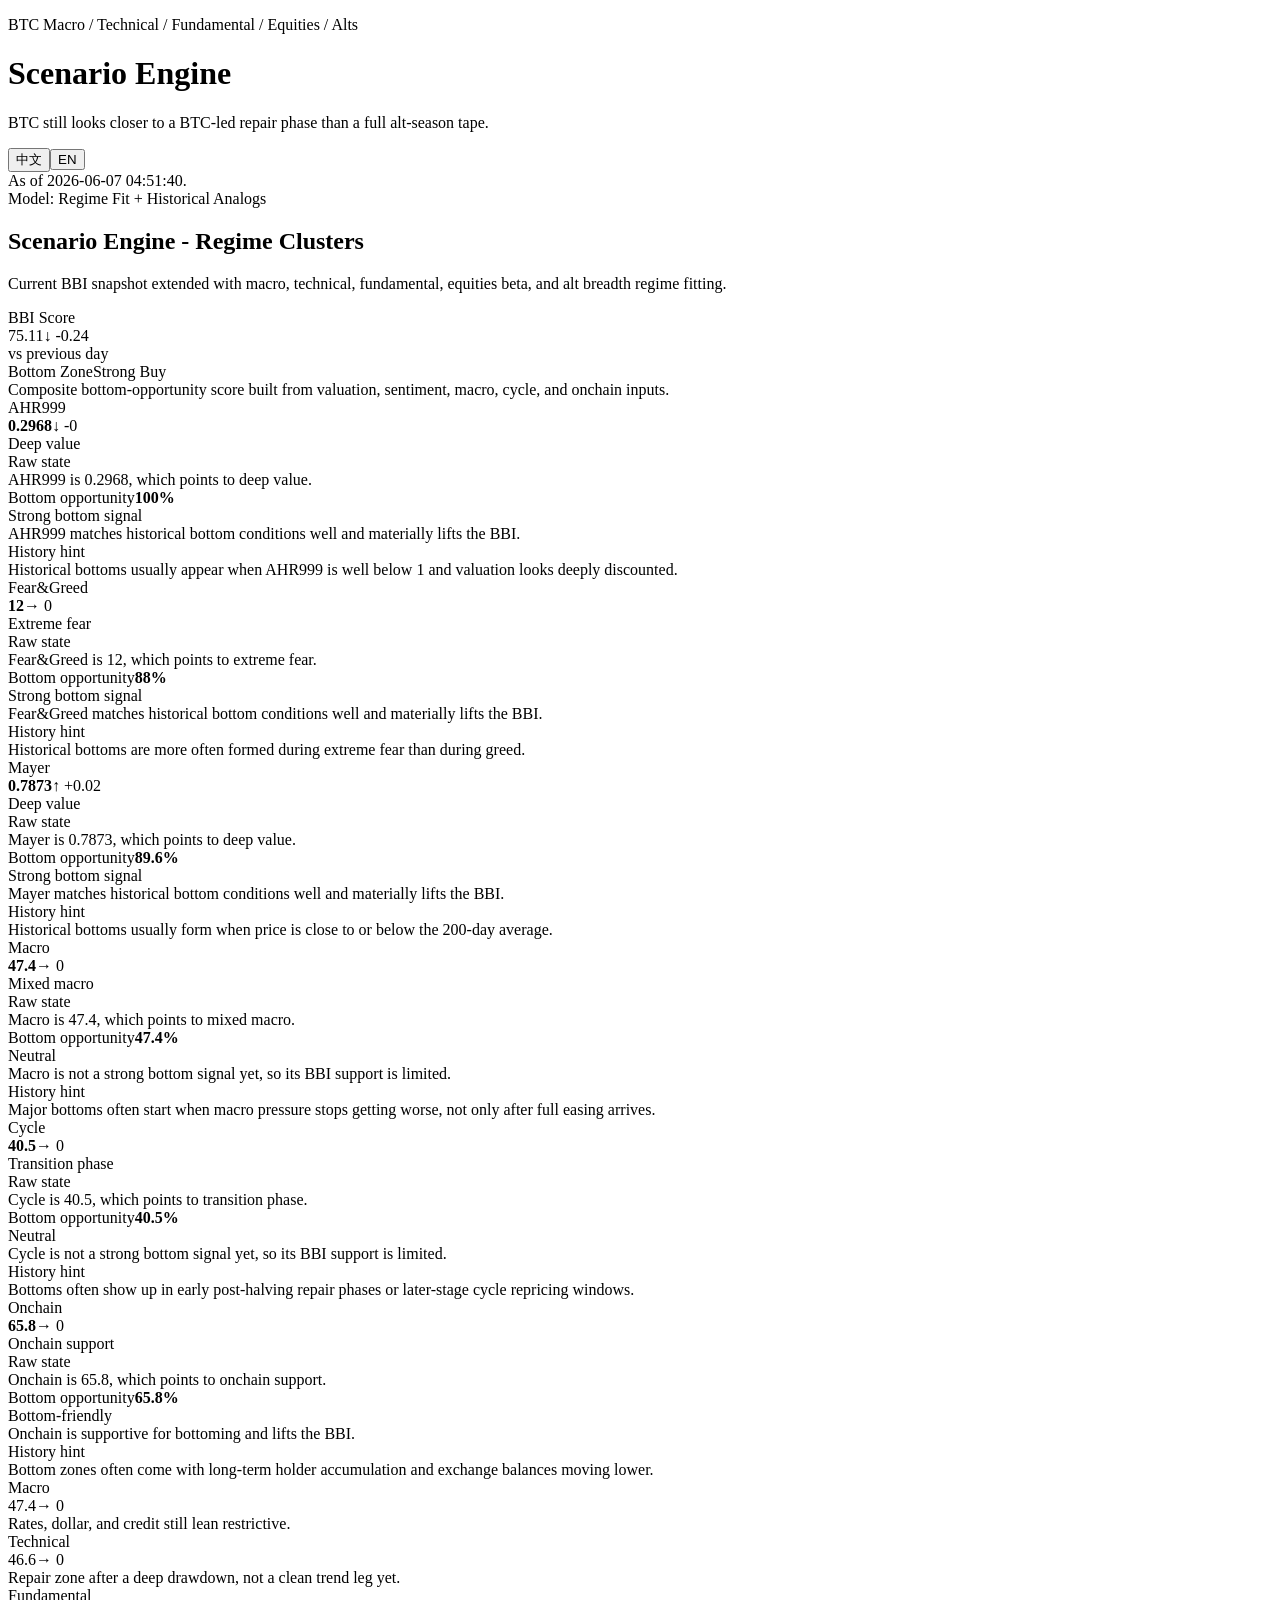
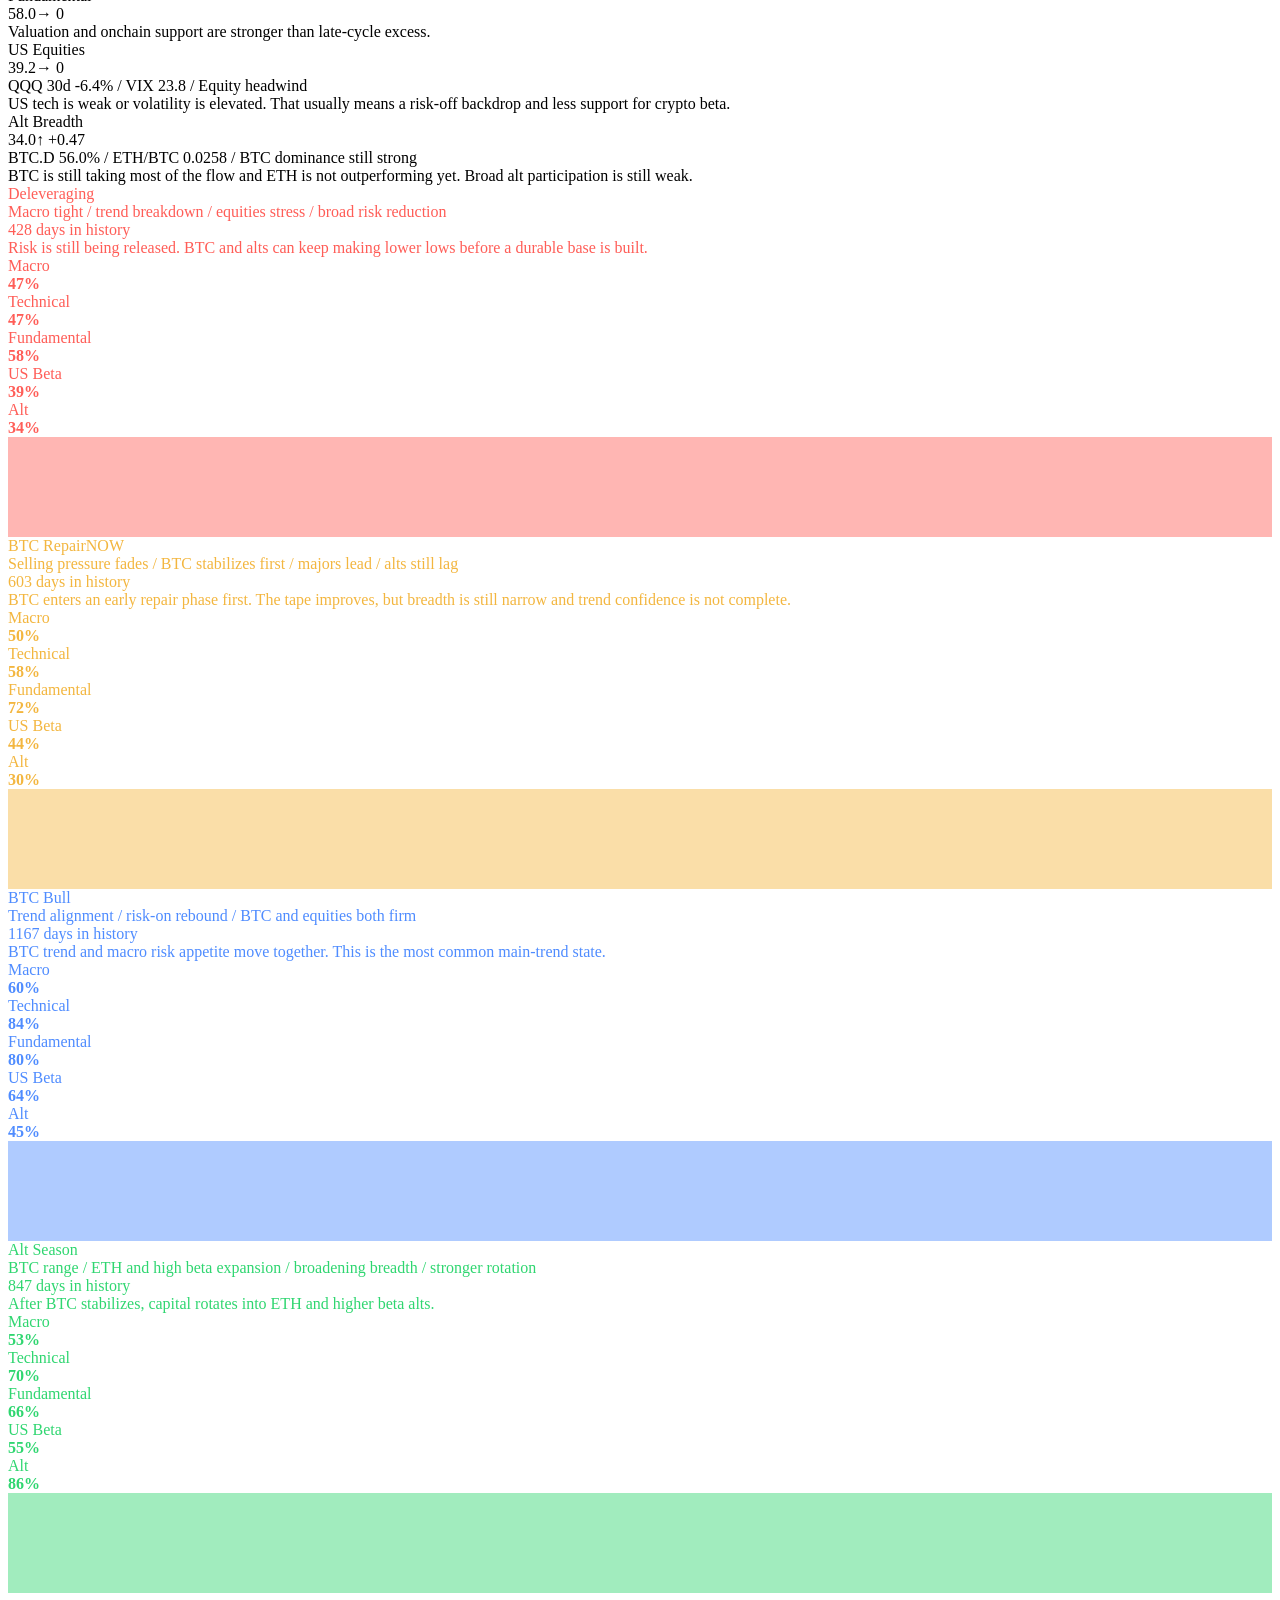
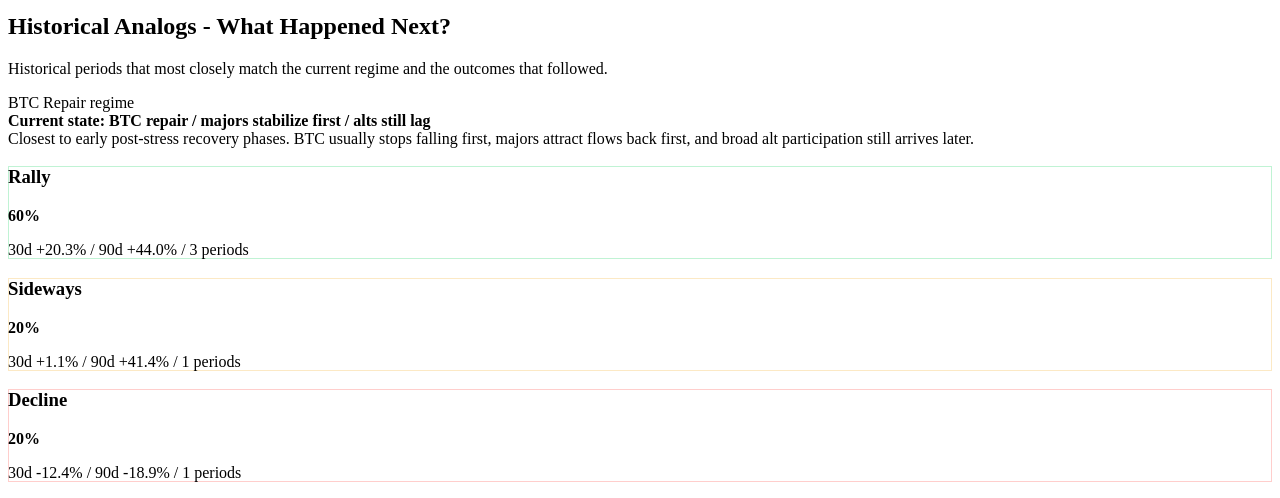
==== commit 422b3272: "Deploy BBI dashboard 2026-06-07T04:52:21Z" ====
--- a/index.html
+++ b/index.html
@@ -1 +1 @@
-<!DOCTYPE html><html lang="en"><head><meta charSet="utf-8"/><meta name="viewport" content="width=device-width, initial-scale=1"/><link rel="stylesheet" href="/BBI-Page/_next/static/css/bd94a041057c3c7c.css" data-precedence="next"/><link rel="preload" as="script" fetchPriority="low" href="/BBI-Page/_next/static/chunks/webpack-a147e63eb4eee7f7.js"/><script src="/BBI-Page/_next/static/chunks/4bd1b696-544a2c7dd83c2807.js" async=""></script><script src="/BBI-Page/_next/static/chunks/684-7458c9f9951d7378.js" async=""></script><script src="/BBI-Page/_next/static/chunks/main-app-923043926b00c5e9.js" async=""></script><script src="/BBI-Page/_next/static/chunks/app/page-52afeafeef159ca9.js" async=""></script><title>BTC Regime Dashboard</title><meta name="description" content="BTC macro, technical, fundamental, equities, and alt breadth dashboard."/><script src="/BBI-Page/_next/static/chunks/polyfills-42372ed130431b0a.js" noModule=""></script></head><body><div class="app-shell"><header class="hero"><div><p class="eyebrow">BTC Macro / Technical / Fundamental / Equities / Alts</p><h1>Scenario Engine</h1><p class="hero-copy">BTC still looks closer to a BTC-led repair phase than a full alt-season tape.</p></div><div class="hero-meta"><div class="lang-toggle" role="group" aria-label="Language toggle"><button class="">中文</button><button class="active">EN</button></div><div class="pill">As of<!-- --> <!-- -->2026-06-06 04:15:34.</div><div class="pill">Model: Regime Fit + Historical Analogs</div></div></header><main><section class="panel"><div class="panel-header"><div><h2>Scenario Engine - Regime Clusters</h2><p>Current BBI snapshot extended with macro, technical, fundamental, equities beta, and alt breadth regime fitting.</p></div></div><div class="metrics-layout"><article class="bbi-card"><div class="bbi-head"><div><div class="metric-label">BBI Score</div><div class="bbi-score-row"><div><div class="metric-value-with-delta large"><span class="metric-value bbi-value">75.35</span><span class="metric-delta up">↑<!-- --> <!-- -->+0.4</span></div><div class="metric-delta-caption">vs previous day</div></div><div class="bbi-status"><span class="bbi-zone">Bottom Zone</span><span class="bbi-signal">Strong Buy</span></div></div><div class="metric-note pos">Composite bottom-opportunity score built from valuation, sentiment, macro, cycle, and onchain inputs.</div></div></div><div class="bbi-breakdown"><div class="bbi-component"><div class="bbi-component-header"><div class="bbi-component-top"><span>AHR999</span><div class="bbi-component-value-wrap"><strong>0.2971</strong><span class="metric-delta inline down">↓<!-- --> <!-- -->-0.03</span></div></div><div class="bbi-component-meta">Deep value</div></div><div class="bbi-copy-block"><div class="bbi-copy-label">Raw state</div><div class="bbi-copy-text">AHR999 is 0.2971, which points to deep value.</div></div><div class="bbi-opportunity-block"><div class="bbi-component-top bbi-opportunity-top"><span>Bottom opportunity</span><strong>100<!-- -->%</strong></div><div class="bar subtle-bar"><i style="width:100%;color:#2fd670"></i></div><div class="bbi-component-meta">Strong bottom signal</div><div class="bbi-copy-text">AHR999 matches historical bottom conditions well and materially lifts the BBI.</div></div><div class="bbi-copy-block bbi-history-block"><div class="bbi-copy-label">History hint</div><div class="bbi-copy-text">Historical bottoms usually appear when AHR999 is well below 1 and valuation looks deeply discounted.</div></div></div><div class="bbi-component"><div class="bbi-component-header"><div class="bbi-component-top"><span>Fear&amp;Greed</span><div class="bbi-component-value-wrap"><strong>12</strong><span class="metric-delta inline flat">→<!-- --> <!-- -->0</span></div></div><div class="bbi-component-meta">Extreme fear</div></div><div class="bbi-copy-block"><div class="bbi-copy-label">Raw state</div><div class="bbi-copy-text">Fear&amp;Greed is 12, which points to extreme fear.</div></div><div class="bbi-opportunity-block"><div class="bbi-component-top bbi-opportunity-top"><span>Bottom opportunity</span><strong>88<!-- -->%</strong></div><div class="bar subtle-bar"><i style="width:88%;color:#f3b63f"></i></div><div class="bbi-component-meta">Strong bottom signal</div><div class="bbi-copy-text">Fear&amp;Greed matches historical bottom conditions well and materially lifts the BBI.</div></div><div class="bbi-copy-block bbi-history-block"><div class="bbi-copy-label">History hint</div><div class="bbi-copy-text">Historical bottoms are more often formed during extreme fear than during greed.</div></div></div><div class="bbi-component"><div class="bbi-component-header"><div class="bbi-component-top"><span>Mayer</span><div class="bbi-component-value-wrap"><strong>0.7653</strong><span class="metric-delta inline down">↓<!-- --> <!-- -->-0.03</span></div></div><div class="bbi-component-meta">Deep value</div></div><div class="bbi-copy-block"><div class="bbi-copy-label">Raw state</div><div class="bbi-copy-text">Mayer is 0.7653, which points to deep value.</div></div><div class="bbi-opportunity-block"><div class="bbi-component-top bbi-opportunity-top"><span>Bottom opportunity</span><strong>90.8<!-- -->%</strong></div><div class="bar subtle-bar"><i style="width:90.8%;color:#4f8cff"></i></div><div class="bbi-component-meta">Strong bottom signal</div><div class="bbi-copy-text">Mayer matches historical bottom conditions well and materially lifts the BBI.</div></div><div class="bbi-copy-block bbi-history-block"><div class="bbi-copy-label">History hint</div><div class="bbi-copy-text">Historical bottoms usually form when price is close to or below the 200-day average.</div></div></div><div class="bbi-component"><div class="bbi-component-header"><div class="bbi-component-top"><span>Macro</span><div class="bbi-component-value-wrap"><strong>47.4</strong><span class="metric-delta inline up">↑<!-- --> <!-- -->+0.07</span></div></div><div class="bbi-component-meta">Mixed macro</div></div><div class="bbi-copy-block"><div class="bbi-copy-label">Raw state</div><div class="bbi-copy-text">Macro is 47.4, which points to mixed macro.</div></div><div class="bbi-opportunity-block"><div class="bbi-component-top bbi-opportunity-top"><span>Bottom opportunity</span><strong>47.4<!-- -->%</strong></div><div class="bar subtle-bar"><i style="width:47.4%;color:#ff8a4c"></i></div><div class="bbi-component-meta">Neutral</div><div class="bbi-copy-text">Macro is not a strong bottom signal yet, so its BBI support is limited.</div></div><div class="bbi-copy-block bbi-history-block"><div class="bbi-copy-label">History hint</div><div class="bbi-copy-text">Major bottoms often start when macro pressure stops getting worse, not only after full easing arrives.</div></div></div><div class="bbi-component"><div class="bbi-component-header"><div class="bbi-component-top"><span>Cycle</span><div class="bbi-component-value-wrap"><strong>40.5</strong><span class="metric-delta inline flat">→<!-- --> <!-- -->0</span></div></div><div class="bbi-component-meta">Transition phase</div></div><div class="bbi-copy-block"><div class="bbi-copy-label">Raw state</div><div class="bbi-copy-text">Cycle is 40.5, which points to transition phase.</div></div><div class="bbi-opportunity-block"><div class="bbi-component-top bbi-opportunity-top"><span>Bottom opportunity</span><strong>40.5<!-- -->%</strong></div><div class="bar subtle-bar"><i style="width:40.5%;color:#7a8cff"></i></div><div class="bbi-component-meta">Neutral</div><div class="bbi-copy-text">Cycle is not a strong bottom signal yet, so its BBI support is limited.</div></div><div class="bbi-copy-block bbi-history-block"><div class="bbi-copy-label">History hint</div><div class="bbi-copy-text">Bottoms often show up in early post-halving repair phases or later-stage cycle repricing windows.</div></div></div><div class="bbi-component"><div class="bbi-component-header"><div class="bbi-component-top"><span>Onchain</span><div class="bbi-component-value-wrap"><strong>65.8</strong><span class="metric-delta inline flat">→<!-- --> <!-- -->0</span></div></div><div class="bbi-component-meta">Onchain support</div></div><div class="bbi-copy-block"><div class="bbi-copy-label">Raw state</div><div class="bbi-copy-text">Onchain is 65.8, which points to onchain support.</div></div><div class="bbi-opportunity-block"><div class="bbi-component-top bbi-opportunity-top"><span>Bottom opportunity</span><strong>65.8<!-- -->%</strong></div><div class="bar subtle-bar"><i style="width:65.8%;color:#46d4d1"></i></div><div class="bbi-component-meta">Bottom-friendly</div><div class="bbi-copy-text">Onchain is supportive for bottoming and lifts the BBI.</div></div><div class="bbi-copy-block bbi-history-block"><div class="bbi-copy-label">History hint</div><div class="bbi-copy-text">Bottom zones often come with long-term holder accumulation and exchange balances moving lower.</div></div></div></div></article><div class="metric-grid secondary-metrics"><article class="metric-card"><div class="metric-label">Macro</div><div class="metric-value-with-delta "><span class="metric-value ">47.4</span><span class="metric-delta up">↑<!-- --> <!-- -->+0.07</span></div><div class="metric-note warn">Rates, dollar, and credit still lean restrictive.</div></article><article class="metric-card"><div class="metric-label">Technical</div><div class="metric-value-with-delta "><span class="metric-value ">46.6</span><span class="metric-delta flat">→<!-- --> <!-- -->0</span></div><div class="metric-note warn">Repair zone after a deep drawdown, not a clean trend leg yet.</div></article><article class="metric-card"><div class="metric-label">Fundamental</div><div class="metric-value-with-delta "><span class="metric-value ">58.0</span><span class="metric-delta flat">→<!-- --> <!-- -->0</span></div><div class="metric-note pos">Valuation and onchain support are stronger than late-cycle excess.</div></article><article class="metric-card"><div class="metric-label">US Equities</div><div class="metric-value-with-delta "><span class="metric-value ">39.2</span><span class="metric-delta flat">→<!-- --> <!-- -->0</span></div><div class="metric-note warn">QQQ 30d -6.4% / VIX 23.8 / Equity headwind</div><div class="metric-note">US tech is weak or volatility is elevated. That usually means a risk-off backdrop and less support for crypto beta.</div></article><article class="metric-card"><div class="metric-label">Alt Breadth</div><div class="metric-value-with-delta "><span class="metric-value ">33.5</span><span class="metric-delta down">↓<!-- --> <!-- -->-2.24</span></div><div class="metric-note risk">BTC.D 56.1% / ETH/BTC 0.0256 / BTC dominance still strong</div><div class="metric-note">BTC is still taking most of the flow and ETH is not outperforming yet. Broad alt participation is still weak.</div></article></div></div><div class="cluster-grid"><article class="cluster-card " style="color:#ff5d57"><div class="cluster-head"><div class="cluster-dot"></div><div class="cluster-title">Deleveraging</div></div><div class="cluster-subtitle">Macro tight / trend breakdown / equities stress / broad risk reduction</div><div class="cluster-history">428 days in history</div><div class="cluster-thesis">Risk is still being released. BTC and alts can keep making lower lows before a durable base is built.</div><div class="signal-list"><div class="signal-row"><span>Macro</span><div class="bar"><i style="width:47%;color:#ff5d57"></i></div><strong>47<!-- -->%</strong></div><div class="signal-row"><span>Technical</span><div class="bar"><i style="width:47%;color:#ff5d57"></i></div><strong>47<!-- -->%</strong></div><div class="signal-row"><span>Fundamental</span><div class="bar"><i style="width:58%;color:#ff5d57"></i></div><strong>58<!-- -->%</strong></div><div class="signal-row"><span>US Beta</span><div class="bar"><i style="width:39%;color:#ff5d57"></i></div><strong>39<!-- -->%</strong></div><div class="signal-row"><span>Alt</span><div class="bar"><i style="width:34%;color:#ff5d57"></i></div><strong>34<!-- -->%</strong></div></div><div class="micro-strip" style="grid-template-columns:repeat(3, minmax(0, 1fr))"><div data-label="Rally" style="height:28.8px;background:rgba(255, 93, 87, 0.45)"></div><div data-label="Sideways" style="height:22px;background:rgba(255, 93, 87, 0.45)"></div><div data-label="Decline" style="height:49.2px;background:rgba(255, 93, 87, 0.45)"></div></div></article><article class="cluster-card active" style="color:#f3b63f"><div class="cluster-head"><div class="cluster-dot"></div><div class="cluster-title">BTC Repair<span class="now-tag">NOW</span></div></div><div class="cluster-subtitle">Selling pressure fades / BTC stabilizes first / majors lead / alts still lag</div><div class="cluster-history">603 days in history</div><div class="cluster-thesis">BTC enters an early repair phase first. The tape improves, but breadth is still narrow and trend confidence is not complete.</div><div class="signal-list"><div class="signal-row"><span>Macro</span><div class="bar"><i style="width:50%;color:#f3b63f"></i></div><strong>50<!-- -->%</strong></div><div class="signal-row"><span>Technical</span><div class="bar"><i style="width:58%;color:#f3b63f"></i></div><strong>58<!-- -->%</strong></div><div class="signal-row"><span>Fundamental</span><div class="bar"><i style="width:72%;color:#f3b63f"></i></div><strong>72<!-- -->%</strong></div><div class="signal-row"><span>US Beta</span><div class="bar"><i style="width:44%;color:#f3b63f"></i></div><strong>44<!-- -->%</strong></div><div class="signal-row"><span>Alt</span><div class="bar"><i style="width:30%;color:#f3b63f"></i></div><strong>30<!-- -->%</strong></div></div><div class="micro-strip" style="grid-template-columns:repeat(3, minmax(0, 1fr))"><div data-label="Rally" style="height:42.4px;background:rgba(243, 182, 63, 0.45)"></div><div data-label="Sideways" style="height:28.8px;background:rgba(243, 182, 63, 0.45)"></div><div data-label="Decline" style="height:28.8px;background:rgba(243, 182, 63, 0.45)"></div></div></article><article class="cluster-card " style="color:#4f8cff"><div class="cluster-head"><div class="cluster-dot"></div><div class="cluster-title">BTC Bull</div></div><div class="cluster-subtitle">Trend alignment / risk-on rebound / BTC and equities both firm</div><div class="cluster-history">1167 days in history</div><div class="cluster-thesis">BTC trend and macro risk appetite move together. This is the most common main-trend state.</div><div class="signal-list"><div class="signal-row"><span>Macro</span><div class="bar"><i style="width:60%;color:#4f8cff"></i></div><strong>60<!-- -->%</strong></div><div class="signal-row"><span>Technical</span><div class="bar"><i style="width:84%;color:#4f8cff"></i></div><strong>84<!-- -->%</strong></div><div class="signal-row"><span>Fundamental</span><div class="bar"><i style="width:80%;color:#4f8cff"></i></div><strong>80<!-- -->%</strong></div><div class="signal-row"><span>US Beta</span><div class="bar"><i style="width:64%;color:#4f8cff"></i></div><strong>64<!-- -->%</strong></div><div class="signal-row"><span>Alt</span><div class="bar"><i style="width:45%;color:#4f8cff"></i></div><strong>45<!-- -->%</strong></div></div><div class="micro-strip" style="grid-template-columns:repeat(3, minmax(0, 1fr))"><div data-label="Rally" style="height:44.78px;background:rgba(79, 140, 255, 0.45)"></div><div data-label="Sideways" style="height:27.78px;background:rgba(79, 140, 255, 0.45)"></div><div data-label="Decline" style="height:27.78px;background:rgba(79, 140, 255, 0.45)"></div></div></article><article class="cluster-card " style="color:#2fd670"><div class="cluster-head"><div class="cluster-dot"></div><div class="cluster-title">Alt Season</div></div><div class="cluster-subtitle">BTC range / ETH and high beta expansion / broadening breadth / stronger rotation</div><div class="cluster-history">847 days in history</div><div class="cluster-thesis">After BTC stabilizes, capital rotates into ETH and higher beta alts.</div><div class="signal-list"><div class="signal-row"><span>Macro</span><div class="bar"><i style="width:53%;color:#2fd670"></i></div><strong>53<!-- -->%</strong></div><div class="signal-row"><span>Technical</span><div class="bar"><i style="width:70%;color:#2fd670"></i></div><strong>70<!-- -->%</strong></div><div class="signal-row"><span>Fundamental</span><div class="bar"><i style="width:66%;color:#2fd670"></i></div><strong>66<!-- -->%</strong></div><div class="signal-row"><span>US Beta</span><div class="bar"><i style="width:55%;color:#2fd670"></i></div><strong>55<!-- -->%</strong></div><div class="signal-row"><span>Alt</span><div class="bar"><i style="width:86%;color:#2fd670"></i></div><strong>86<!-- -->%</strong></div></div><div class="micro-strip" style="grid-template-columns:repeat(3, minmax(0, 1fr))"><div data-label="Rally" style="height:35.6px;background:rgba(47, 214, 112, 0.45)"></div><div data-label="Sideways" style="height:35.6px;background:rgba(47, 214, 112, 0.45)"></div><div data-label="Decline" style="height:28.8px;background:rgba(47, 214, 112, 0.45)"></div></div></article></div></section><section class="panel analog-panel"><div class="panel-header"><div><h2>Historical Analogs - What Happened Next?</h2><p>Historical periods that most closely match the current regime and the outcomes that followed.</p></div><div class="pill subtle">BTC Repair<!-- --> <!-- -->regime</div></div><div class="callout"><strong>Current state: BTC repair / majors stabilize first / alts still lag</strong><br/>Closest to early post-stress recovery phases. BTC usually stops falling first, majors attract flows back first, and broad alt participation still arrives later.</div><div class="outcome-grid"><article class="outcome-card" style="border-color:#2fd670;box-shadow:0 0 0 1px rgba(47, 214, 112, 0.3) inset"><h3 class="pos">Rally</h3><strong class="pos">60<!-- -->%</strong><p>30d +20.3% / 90d +44.0% / 3 periods</p></article><article class="outcome-card" style="border-color:#f3b63f;box-shadow:0 0 0 1px rgba(243, 182, 63, 0.3) inset"><h3 class="flat">Sideways</h3><strong class="flat">20<!-- -->%</strong><p>30d +1.1% / 90d +41.4% / 1 periods</p></article><article class="outcome-card" style="border-color:#ff5d57;box-shadow:0 0 0 1px rgba(255, 93, 87, 0.3) inset"><h3 class="neg">Decline</h3><strong class="neg">20<!-- -->%</strong><p>30d -12.4% / 90d -18.9% / 1 periods</p></article></div></section></main></div><script src="/BBI-Page/_next/static/chunks/webpack-a147e63eb4eee7f7.js" async=""></script><script>(self.__next_f=self.__next_f||[]).push([0])</script><script>self.__next_f.push([1,"1:\"$Sreact.fragment\"\n2:I[7555,[],\"\"]\n3:I[1295,[],\"\"]\n5:I[9665,[],\"OutletBoundary\"]\n8:I[9665,[],\"ViewportBoundary\"]\na:I[9665,[],\"MetadataBoundary\"]\nc:I[6614,[],\"\"]\n:HL[\"/BBI-Page/_next/static/css/bd94a041057c3c7c.css\",\"style\"]\n"])</script><script>self.__next_f.push([1,"0:{\"P\":null,\"b\":\"McFQEtSSfMiKxvNx0nSI9\",\"p\":\"/BBI-Page\",\"c\":[\"\",\"\"],\"i\":false,\"f\":[[[\"\",{\"children\":[\"__PAGE__\",{}]},\"$undefined\",\"$undefined\",true],[\"\",[\"$\",\"$1\",\"c\",{\"children\":[[[\"$\",\"link\",\"0\",{\"rel\":\"stylesheet\",\"href\":\"/BBI-Page/_next/static/css/bd94a041057c3c7c.css\",\"precedence\":\"next\",\"crossOrigin\":\"$undefined\",\"nonce\":\"$undefined\"}]],[\"$\",\"html\",null,{\"lang\":\"en\",\"children\":[\"$\",\"body\",null,{\"children\":[\"$\",\"$L2\",null,{\"parallelRouterKey\":\"children\",\"error\":\"$undefined\",\"errorStyles\":\"$undefined\",\"errorScripts\":\"$undefined\",\"template\":[\"$\",\"$L3\",null,{}],\"templateStyles\":\"$undefined\",\"templateScripts\":\"$undefined\",\"notFound\":[[[\"$\",\"title\",null,{\"children\":\"404: This page could not be found.\"}],[\"$\",\"div\",null,{\"style\":{\"fontFamily\":\"system-ui,\\\"Segoe UI\\\",Roboto,Helvetica,Arial,sans-serif,\\\"Apple Color Emoji\\\",\\\"Segoe UI Emoji\\\"\",\"height\":\"100vh\",\"textAlign\":\"center\",\"display\":\"flex\",\"flexDirection\":\"column\",\"alignItems\":\"center\",\"justifyContent\":\"center\"},\"children\":[\"$\",\"div\",null,{\"children\":[[\"$\",\"style\",null,{\"dangerouslySetInnerHTML\":{\"__html\":\"body{color:#000;background:#fff;margin:0}.next-error-h1{border-right:1px solid rgba(0,0,0,.3)}@media (prefers-color-scheme:dark){body{color:#fff;background:#000}.next-error-h1{border-right:1px solid rgba(255,255,255,.3)}}\"}}],[\"$\",\"h1\",null,{\"className\":\"next-error-h1\",\"style\":{\"display\":\"inline-block\",\"margin\":\"0 20px 0 0\",\"padding\":\"0 23px 0 0\",\"fontSize\":24,\"fontWeight\":500,\"verticalAlign\":\"top\",\"lineHeight\":\"49px\"},\"children\":404}],[\"$\",\"div\",null,{\"style\":{\"display\":\"inline-block\"},\"children\":[\"$\",\"h2\",null,{\"style\":{\"fontSize\":14,\"fontWeight\":400,\"lineHeight\":\"49px\",\"margin\":0},\"children\":\"This page could not be found.\"}]}]]}]}]],[]],\"forbidden\":\"$undefined\",\"unauthorized\":\"$undefined\"}]}]}]]}],{\"children\":[\"__PAGE__\",[\"$\",\"$1\",\"c\",{\"children\":[\"$L4\",\"$undefined\",null,[\"$\",\"$L5\",null,{\"children\":[\"$L6\",\"$L7\",null]}]]}],{},null,false]},null,false],[\"$\",\"$1\",\"h\",{\"children\":[null,[\"$\",\"$1\",\"9LMVp0spAydCvzc9Kzuh_\",{\"children\":[[\"$\",\"$L8\",null,{\"children\":\"$L9\"}],null]}],[\"$\",\"$La\",null,{\"children\":\"$Lb\"}]]}],false]],\"m\":\"$undefined\",\"G\":[\"$c\",\"$undefined\"],\"s\":false,\"S\":true}\n"])</script><script>self.__next_f.push([1,"9:[[\"$\",\"meta\",\"0\",{\"charSet\":\"utf-8\"}],[\"$\",\"meta\",\"1\",{\"name\":\"viewport\",\"content\":\"width=device-width, initial-scale=1\"}]]\n6:null\n"])</script><script>self.__next_f.push([1,"7:null\nb:[[\"$\",\"title\",\"0\",{\"children\":\"BTC Regime Dashboard\"}],[\"$\",\"meta\",\"1\",{\"name\":\"description\",\"content\":\"BTC macro, technical, fundamental, equities, and alt breadth dashboard.\"}]]\n"])</script><script>self.__next_f.push([1,"d:I[1111,[\"974\",\"static/chunks/app/page-52afeafeef159ca9.js\"],\"DashboardPage\"]\n"])</script><script>self.__next_f.push([1,"4:[\"$\",\"$Ld\",null,{\"data\":{\"asOf\":\"2026-06-06T04:15:34.716331Z\",\"headline\":\"BTC still looks closer to a BTC-led repair phase than a full alt-season tape.\",\"selectedRegime\":\"btc-accumulation\",\"bbiCard\":{\"label\":\"BBI Score\",\"value\":\"75.35\",\"zone\":\"Bottom Zone\",\"signal\":\"Strong Buy\",\"note\":\"Composite bottom-opportunity score built from valuation, sentiment, macro, cycle, and onchain inputs.\",\"tone\":\"pos\",\"delta\":{\"direction\":\"up\",\"value\":\"+0.4\"},\"components\":[{\"label\":\"AHR999\",\"color\":\"#2fd670\",\"value\":\"0.2971\",\"note\":\"Deep value\",\"barValue\":100,\"rawValueText\":\"0.2971\",\"rawLabel\":\"Deep value\",\"opportunityScore\":100,\"opportunityLabel\":\"Strong bottom signal\",\"historyHint\":\"Historical bottoms usually appear when AHR999 is well below 1 and valuation looks deeply discounted.\",\"delta\":{\"direction\":\"down\",\"value\":\"-0.03\"}},{\"label\":\"Fear\u0026Greed\",\"color\":\"#f3b63f\",\"value\":\"12\",\"note\":\"Extreme fear\",\"barValue\":88,\"rawValueText\":\"12\",\"rawLabel\":\"Extreme fear\",\"opportunityScore\":88,\"opportunityLabel\":\"Strong bottom signal\",\"historyHint\":\"Historical bottoms are more often formed during extreme fear than during greed.\",\"delta\":{\"direction\":\"flat\",\"value\":\"0\"}},{\"label\":\"Mayer\",\"color\":\"#4f8cff\",\"value\":\"0.7653\",\"note\":\"Deep value\",\"barValue\":90.8,\"rawValueText\":\"0.7653\",\"rawLabel\":\"Deep value\",\"opportunityScore\":90.8,\"opportunityLabel\":\"Strong bottom signal\",\"historyHint\":\"Historical bottoms usually form when price is close to or below the 200-day average.\",\"delta\":{\"direction\":\"down\",\"value\":\"-0.03\"}},{\"label\":\"Macro\",\"color\":\"#ff8a4c\",\"value\":\"47.4\",\"note\":\"Mixed macro\",\"barValue\":47.4,\"rawValueText\":\"47.4\",\"rawLabel\":\"Mixed macro\",\"opportunityScore\":47.4,\"opportunityLabel\":\"Neutral\",\"historyHint\":\"Major bottoms often start when macro pressure stops getting worse, not only after full easing arrives.\",\"delta\":{\"direction\":\"up\",\"value\":\"+0.07\"}},{\"label\":\"Cycle\",\"color\":\"#7a8cff\",\"value\":\"40.5\",\"note\":\"Transition phase\",\"barValue\":40.5,\"rawValueText\":\"40.5\",\"rawLabel\":\"Transition phase\",\"opportunityScore\":40.5,\"opportunityLabel\":\"Neutral\",\"historyHint\":\"Bottoms often show up in early post-halving repair phases or later-stage cycle repricing windows.\",\"delta\":{\"direction\":\"flat\",\"value\":\"0\"}},{\"label\":\"Onchain\",\"color\":\"#46d4d1\",\"value\":\"65.8\",\"note\":\"Onchain support\",\"barValue\":65.8,\"rawValueText\":\"65.8\",\"rawLabel\":\"Onchain support\",\"opportunityScore\":65.8,\"opportunityLabel\":\"Bottom-friendly\",\"historyHint\":\"Bottom zones often come with long-term holder accumulation and exchange balances moving lower.\",\"delta\":{\"direction\":\"flat\",\"value\":\"0\"}}]},\"snapshotMetrics\":[{\"label\":\"BBI Score\",\"value\":\"75.35\",\"note\":\"Latest BBI output\",\"tone\":\"pos\",\"delta\":{\"direction\":\"up\",\"value\":\"+0.4\"}},{\"label\":\"Macro\",\"value\":\"47.4\",\"note\":\"Rates, dollar, and credit still lean restrictive.\",\"tone\":\"warn\",\"delta\":{\"direction\":\"up\",\"value\":\"+0.07\"}},{\"label\":\"Technical\",\"value\":\"46.6\",\"note\":\"Repair zone after a deep drawdown, not a clean trend leg yet.\",\"tone\":\"warn\",\"delta\":{\"direction\":\"flat\",\"value\":\"0\"}},{\"label\":\"Fundamental\",\"value\":\"58.0\",\"note\":\"Valuation and onchain support are stronger than late-cycle excess.\",\"tone\":\"pos\",\"delta\":{\"direction\":\"flat\",\"value\":\"0\"}},{\"label\":\"US Equities\",\"value\":\"39.2\",\"note\":\"QQQ 30d -6.4% / VIX 23.8 / Equity headwind\",\"detail\":\"US tech is weak or volatility is elevated. That usually means a risk-off backdrop and less support for crypto beta.\",\"tone\":\"warn\",\"delta\":{\"direction\":\"flat\",\"value\":\"0\"}},{\"label\":\"Alt Breadth\",\"value\":\"33.5\",\"note\":\"BTC.D 56.1% / ETH/BTC 0.0256 / BTC dominance still strong\",\"detail\":\"BTC is still taking most of the flow and ETH is not outperforming yet. Broad alt participation is still weak.\",\"tone\":\"risk\",\"delta\":{\"direction\":\"down\",\"value\":\"-2.24\"}}],\"dimensions\":{\"macro\":47.38,\"technical\":46.62,\"fundamental\":58.01,\"equity\":39.22,\"alts\":33.55},\"regimes\":[{\"id\":\"stress-reset\",\"name\":\"Deleveraging\",\"color\":\"#ff5d57\",\"current\":false,\"history\":\"428 days in history\",\"subtitle\":\"Macro tight / trend breakdown / equities stress / broad risk reduction\",\"thesis\":\"Risk is still being released. BTC and alts can keep making lower lows before a durable base is built.\",\"summary\":\"Current state still looks like a deleveraging regime. Macro 47.4 is weak, technical 46.6 is still under breakdown pressure, and equity plus alt breadth remain fragile. This is the stage where downside risk is still larger than upside.\",\"outcomes\":[{\"label\":\"Rally\",\"value\":20,\"detail\":\"30d +31.5% / 90d +147.8% / 1 periods\",\"tone\":\"pos\"},{\"label\":\"Sideways\",\"value\":0,\"detail\":\"30d +0.0% / 90d +0.0% / 0 periods\",\"tone\":\"flat\"},{\"label\":\"Decline\",\"value\":80,\"detail\":\"30d -36.9% / 90d -41.9% / 4 periods\",\"tone\":\"neg\"}],\"signals\":[{\"label\":\"Macro\",\"value\":47},{\"label\":\"Technical\",\"value\":47},{\"label\":\"Fundamental\",\"value\":58},{\"label\":\"US Beta\",\"value\":39},{\"label\":\"Alt\",\"value\":34}],\"micro\":[{\"label\":\"Rally\",\"value\":0.2},{\"label\":\"Sideways\",\"value\":0},{\"label\":\"Decline\",\"value\":0.8}]},{\"id\":\"btc-accumulation\",\"name\":\"BTC Repair\",\"color\":\"#f3b63f\",\"current\":true,\"history\":\"603 days in history\",\"subtitle\":\"Selling pressure fades / BTC stabilizes first / majors lead / alts still lag\",\"thesis\":\"BTC enters an early repair phase first. The tape improves, but breadth is still narrow and trend confidence is not complete.\",\"summary\":\"Current state looks closer to BTC repair than full risk release. BTC is stabilizing before the rest of the tape, but breadth is still narrow and alts are not in charge yet.\",\"outcomes\":[{\"label\":\"Rally\",\"value\":60,\"detail\":\"30d +20.3% / 90d +44.0% / 3 periods\",\"tone\":\"pos\"},{\"label\":\"Sideways\",\"value\":20,\"detail\":\"30d +1.1% / 90d +41.4% / 1 periods\",\"tone\":\"flat\"},{\"label\":\"Decline\",\"value\":20,\"detail\":\"30d -12.4% / 90d -18.9% / 1 periods\",\"tone\":\"neg\"}],\"signals\":[{\"label\":\"Macro\",\"value\":50},{\"label\":\"Technical\",\"value\":58},{\"label\":\"Fundamental\",\"value\":72},{\"label\":\"US Beta\",\"value\":44},{\"label\":\"Alt\",\"value\":30}],\"micro\":[{\"label\":\"Rally\",\"value\":0.6},{\"label\":\"Sideways\",\"value\":0.2},{\"label\":\"Decline\",\"value\":0.2}]},{\"id\":\"btc-bull\",\"name\":\"BTC Bull\",\"color\":\"#4f8cff\",\"current\":false,\"history\":\"1167 days in history\",\"subtitle\":\"Trend alignment / risk-on rebound / BTC and equities both firm\",\"thesis\":\"BTC trend and macro risk appetite move together. This is the most common main-trend state.\",\"summary\":\"A cleaner BTC bull regime needs BTC back in a medium-term uptrend with better macro conditions and calmer equity volatility.\",\"outcomes\":[{\"label\":\"Rally\",\"value\":67,\"detail\":\"30d +17.1% / 90d +60.7% / 4 periods\",\"tone\":\"pos\"},{\"label\":\"Sideways\",\"value\":17,\"detail\":\"30d +1.7% / 90d +9.4% / 1 periods\",\"tone\":\"flat\"},{\"label\":\"Decline\",\"value\":17,\"detail\":\"30d -11.8% / 90d -6.7% / 1 periods\",\"tone\":\"neg\"}],\"signals\":[{\"label\":\"Macro\",\"value\":60},{\"label\":\"Technical\",\"value\":84},{\"label\":\"Fundamental\",\"value\":80},{\"label\":\"US Beta\",\"value\":64},{\"label\":\"Alt\",\"value\":45}],\"micro\":[{\"label\":\"Rally\",\"value\":0.67},{\"label\":\"Sideways\",\"value\":0.17},{\"label\":\"Decline\",\"value\":0.17}]},{\"id\":\"alt-season\",\"name\":\"Alt Season\",\"color\":\"#2fd670\",\"current\":false,\"history\":\"847 days in history\",\"subtitle\":\"BTC range / ETH and high beta expansion / broadening breadth / stronger rotation\",\"thesis\":\"After BTC stabilizes, capital rotates into ETH and higher beta alts.\",\"summary\":\"The key for Alt Season is not another BTC vertical move, but BTC stability plus stronger ETH/BTC and broader market participation.\",\"outcomes\":[{\"label\":\"Rally\",\"value\":40,\"detail\":\"30d +17.3% / 90d +54.7% / 2 periods\",\"tone\":\"pos\"},{\"label\":\"Sideways\",\"value\":40,\"detail\":\"30d +4.8% / 90d +24.9% / 2 periods\",\"tone\":\"flat\"},{\"label\":\"Decline\",\"value\":20,\"detail\":\"30d -21.4% / 90d -33.8% / 1 periods\",\"tone\":\"neg\"}],\"signals\":[{\"label\":\"Macro\",\"value\":53},{\"label\":\"Technical\",\"value\":70},{\"label\":\"Fundamental\",\"value\":66},{\"label\":\"US Beta\",\"value\":55},{\"label\":\"Alt\",\"value\":86}],\"micro\":[{\"label\":\"Rally\",\"value\":0.4},{\"label\":\"Sideways\",\"value\":0.4},{\"label\":\"Decline\",\"value\":0.2}]}],\"analogs\":{\"stress-reset\":{\"label\":\"Current state: deleveraging / forced risk reduction / weak breadth\",\"narrative\":\"Closest to true risk-release windows where volatility forces positioning lower. In this regime, downside usually remains larger than upside until liquidation pressure and macro stress fade.\",\"rows\":[[\"2018-11-07 -\u003e 2018-11-25\",18,72,\"Capitulation extension / breadth collapses\",\"$$6,461 -\u003e $3,824 (-40.8%)\",-52.4,-45.6,-8.2,\"Decline\"],[\"2021-11-15 -\u003e 2021-12-04\",19,63,\"Trend break / leverage unwind\",\"$$65,520 -\u003e $49,221 (-24.9%)\",-31.7,-41.5,-36.8,\"Decline\"],[\"2022-06-07 -\u003e 2022-06-18\",11,60,\"Forced deleveraging / macro panic\",\"$$31,333 -\u003e $18,909 (-39.7%)\",-44.6,-57.1,-61.2,\"Decline\"],[\"2024-08-01 -\u003e 2024-08-08\",7,56,\"Equity volatility spike / crypto beta hit\",\"$$64,681 -\u003e $55,013 (-15.0%)\",-18.9,-23.4,-29.7,\"Decline\"],[\"2020-03-12 -\u003e 2020-03-20\",8,55,\"Crash rebound after liquidation\",\"$$4,974 -\u003e $6,206 (+24.7%)\",31.5,147.8,223.6,\"Rally\"]]},\"btc-accumulation\":{\"label\":\"Current state: BTC repair / majors stabilize first / alts still lag\",\"narrative\":\"Closest to early post-stress recovery phases. BTC usually stops falling first, majors attract flows back first, and broad alt participation still arrives later.\",\"rows\":[[\"2019-01-07 -\u003e 2019-01-15\",9,68,\"BTC starts repairing before broad participation\",\"$$3,975 -\u003e $3,553 (-10.6%)\",1.1,41.4,186.3,\"Sideways\"],[\"2023-01-09 -\u003e 2023-01-21\",12,65,\"Late bear-market major recovery\",\"$$17,221 -\u003e $22,640 (+31.5%)\",13.4,44.2,88.7,\"Rally\"],[\"2023-10-08 -\u003e 2023-10-14\",7,59,\"ETF expectation lift / BTC leadership\",\"$$27,917 -\u003e $26,852 (-3.8%)\",35.8,59.3,160.7,\"Rally\"],[\"2024-10-10 -\u003e 2024-10-18\",8,54,\"Flows restart / breadth still weak\",\"$$62,112 -\u003e $64,903 (+4.5%)\",11.8,28.6,53.7,\"Rally\"],[\"2022-08-10 -\u003e 2022-08-28\",18,56,\"Repair attempt fades / macro still caps beta\",\"$$24,050 -\u003e $20,050 (-16.6%)\",-12.4,-18.9,-25.3,\"Decline\"]]},\"btc-bull\":{\"label\":\"Current state: trend alignment / BTC and risk assets both strong\",\"narrative\":\"Typical of 2020Q4, 2021Q1, and 2024Q1. As long as macro does not reverse, BTC trend persistence is strongest here, though an equity-volatility spike can still push the tape back into Stress.\",\"rows\":[[\"2020-10-08 -\u003e 2020-10-20\",12,72,\"Pre-breakout risk-on lift\",\"$$10,925 -\u003e $11,930 (+9.2%)\",19.4,78.7,204.1,\"Rally\"],[\"2021-02-01 -\u003e 2021-02-15\",14,67,\"Institutional bid / strong trend\",\"$$33,542 -\u003e $48,611 (+44.9%)\",15.9,72.3,59.6,\"Rally\"],[\"2024-02-10 -\u003e 2024-03-03\",22,64,\"ETF main up-leg\",\"$$47,855 -\u003e $62,713 (+31.0%)\",21.6,50.4,92.8,\"Rally\"],[\"2023-10-23 -\u003e 2023-11-05\",13,55,\"Post-breakout acceleration\",\"$$30,452 -\u003e $35,677 (+17.2%)\",11.4,41.2,73.5,\"Rally\"],[\"2024-03-14 -\u003e 2024-04-02\",19,58,\"Strong trend pauses / digest breakout gains\",\"$$73,800 -\u003e $69,400 (-6.0%)\",1.7,9.4,22.6,\"Sideways\"],[\"2021-04-14 -\u003e 2021-05-02\",18,54,\"Main trend pullback / leverage flushed\",\"$$64,870 -\u003e $56,900 (-12.3%)\",-11.8,-6.7,-18.4,\"Decline\"]]},\"alt-season\":{\"label\":\"Current state: BTC range / ETH and high beta rotation expanding\",\"narrative\":\"Closest to 2021Q1-Q2 and local 2024 rotation bursts. The key is not BTC weakness, but BTC stability followed by falling BTC dominance and improving ETH/BTC plus broader participation.\",\"rows\":[[\"2021-03-20 -\u003e 2021-04-15\",26,71,\"ETH/BTC up / alt breadth expands\",\"$$57,861 -\u003e $63,503 (+9.7%)\",16,40.4,-8.7,\"Rally\"],[\"2021-07-21 -\u003e 2021-08-14\",24,63,\"Post-capitulation rotation expansion\",\"$$29,795 -\u003e $47,769 (+60.3%)\",18.6,68.9,118.2,\"Rally\"],[\"2024-11-08 -\u003e 2024-11-28\",20,57,\"BTC range / ETH catch-up\",\"$$76,401 -\u003e $79,940 (+4.6%)\",3.8,24.1,35.6,\"Sideways\"],[\"2020-08-01 -\u003e 2020-08-18\",17,52,\"DeFi rotation / BTC not weak\",\"$$11,334 -\u003e $12,275 (+8.3%)\",5.9,25.6,89.3,\"Sideways\"],[\"2021-05-05 -\u003e 2021-05-23\",18,53,\"Late alt blowoff / broad beta drawdown\",\"$$57,700 -\u003e $34,900 (-39.5%)\",-21.4,-33.8,-47.9,\"Decline\"]]}},\"timelineSeries\":[{\"date\":\"2019-01\",\"price\":3700,\"cluster\":\"stress-reset\",\"macro\":-1,\"trend\":-1,\"breadth\":-1,\"rotation\":0,\"alt\":0},{\"date\":\"2019-07\",\"price\":12200,\"cluster\":\"btc-bull\",\"macro\":0,\"trend\":1,\"breadth\":0,\"rotation\":0,\"alt\":-1},{\"date\":\"2020-03\",\"price\":5000,\"cluster\":\"stress-reset\",\"macro\":-1,\"trend\":-1,\"breadth\":-1,\"rotation\":-1,\"alt\":-1},{\"date\":\"2020-12\",\"price\":28900,\"cluster\":\"btc-bull\",\"macro\":1,\"trend\":1,\"breadth\":0,\"rotation\":0,\"alt\":-1},{\"date\":\"2021-04\",\"price\":63000,\"cluster\":\"alt-season\",\"macro\":1,\"trend\":1,\"breadth\":1,\"rotation\":1,\"alt\":1},{\"date\":\"2021-11\",\"price\":69000,\"cluster\":\"btc-bull\",\"macro\":0,\"trend\":1,\"breadth\":0,\"rotation\":0,\"alt\":0},{\"date\":\"2022-06\",\"price\":19000,\"cluster\":\"stress-reset\",\"macro\":-1,\"trend\":-1,\"breadth\":-1,\"rotation\":-1,\"alt\":-1},{\"date\":\"2023-03\",\"price\":22400,\"cluster\":\"btc-accumulation\",\"macro\":0,\"trend\":0,\"breadth\":-1,\"rotation\":0,\"alt\":-1},{\"date\":\"2023-10\",\"price\":26800,\"cluster\":\"btc-accumulation\",\"macro\":0,\"trend\":1,\"breadth\":-1,\"rotation\":0,\"alt\":-1},{\"date\":\"2024-03\",\"price\":62000,\"cluster\":\"btc-bull\",\"macro\":0,\"trend\":1,\"breadth\":0,\"rotation\":0,\"alt\":-1},{\"date\":\"2024-09\",\"price\":57000,\"cluster\":\"stress-reset\",\"macro\":-1,\"trend\":0,\"breadth\":-1,\"rotation\":-1,\"alt\":-1},{\"date\":\"2025-03\",\"price\":82000,\"cluster\":\"btc-bull\",\"macro\":0,\"trend\":1,\"breadth\":0,\"rotation\":0,\"alt\":-1},{\"date\":\"2025-10\",\"price\":126000,\"cluster\":\"btc-bull\",\"macro\":0,\"trend\":1,\"breadth\":1,\"rotation\":0,\"alt\":0},{\"date\":\"2026-01\",\"price\":64000,\"cluster\":\"stress-reset\",\"macro\":-1,\"trend\":-1,\"breadth\":-1,\"rotation\":-1,\"alt\":-1},{\"date\":\"2026-03\",\"price\":68400,\"cluster\":\"stress-reset\",\"macro\":-1,\"trend\":0,\"breadth\":-1,\"rotation\":-1,\"alt\":-1}],\"sources\":[{\"title\":\"BBI Latest Output\",\"summary\":\"Core valuation, macro, cycle, onchain, and market-context values are read from the latest BBI output file.\",\"url\":\"output/bbi_result_20260606_041534.json\",\"meta\":\"bbi_result_20260606_041534.json\"},{\"title\":\"run_bbi.py\",\"summary\":\"Fetches indicators, computes BBI, enriches market context, and writes the latest raw result.\",\"url\":\"run_bbi.py\",\"meta\":\"Python pipeline\"},{\"title\":\"scripts/generate_dashboard_data.py\",\"summary\":\"Transforms the raw BBI output into the JSON snapshot consumed by Next.\",\"url\":\"scripts/generate_dashboard_data.py\",\"meta\":\"Snapshot builder\"}]}}]\n"])</script></body></html>+<!DOCTYPE html><html lang="en"><head><meta charSet="utf-8"/><meta name="viewport" content="width=device-width, initial-scale=1"/><link rel="stylesheet" href="/BBI-Page/_next/static/css/bd94a041057c3c7c.css" data-precedence="next"/><link rel="preload" as="script" fetchPriority="low" href="/BBI-Page/_next/static/chunks/webpack-a147e63eb4eee7f7.js"/><script src="/BBI-Page/_next/static/chunks/4bd1b696-544a2c7dd83c2807.js" async=""></script><script src="/BBI-Page/_next/static/chunks/684-7458c9f9951d7378.js" async=""></script><script src="/BBI-Page/_next/static/chunks/main-app-923043926b00c5e9.js" async=""></script><script src="/BBI-Page/_next/static/chunks/app/page-52afeafeef159ca9.js" async=""></script><title>BTC Regime Dashboard</title><meta name="description" content="BTC macro, technical, fundamental, equities, and alt breadth dashboard."/><script src="/BBI-Page/_next/static/chunks/polyfills-42372ed130431b0a.js" noModule=""></script></head><body><div class="app-shell"><header class="hero"><div><p class="eyebrow">BTC Macro / Technical / Fundamental / Equities / Alts</p><h1>Scenario Engine</h1><p class="hero-copy">BTC still looks closer to a BTC-led repair phase than a full alt-season tape.</p></div><div class="hero-meta"><div class="lang-toggle" role="group" aria-label="Language toggle"><button class="">中文</button><button class="active">EN</button></div><div class="pill">As of<!-- --> <!-- -->2026-06-07 04:51:40.</div><div class="pill">Model: Regime Fit + Historical Analogs</div></div></header><main><section class="panel"><div class="panel-header"><div><h2>Scenario Engine - Regime Clusters</h2><p>Current BBI snapshot extended with macro, technical, fundamental, equities beta, and alt breadth regime fitting.</p></div></div><div class="metrics-layout"><article class="bbi-card"><div class="bbi-head"><div><div class="metric-label">BBI Score</div><div class="bbi-score-row"><div><div class="metric-value-with-delta large"><span class="metric-value bbi-value">75.11</span><span class="metric-delta down">↓<!-- --> <!-- -->-0.24</span></div><div class="metric-delta-caption">vs previous day</div></div><div class="bbi-status"><span class="bbi-zone">Bottom Zone</span><span class="bbi-signal">Strong Buy</span></div></div><div class="metric-note pos">Composite bottom-opportunity score built from valuation, sentiment, macro, cycle, and onchain inputs.</div></div></div><div class="bbi-breakdown"><div class="bbi-component"><div class="bbi-component-header"><div class="bbi-component-top"><span>AHR999</span><div class="bbi-component-value-wrap"><strong>0.2968</strong><span class="metric-delta inline down">↓<!-- --> <!-- -->-0</span></div></div><div class="bbi-component-meta">Deep value</div></div><div class="bbi-copy-block"><div class="bbi-copy-label">Raw state</div><div class="bbi-copy-text">AHR999 is 0.2968, which points to deep value.</div></div><div class="bbi-opportunity-block"><div class="bbi-component-top bbi-opportunity-top"><span>Bottom opportunity</span><strong>100<!-- -->%</strong></div><div class="bar subtle-bar"><i style="width:100%;color:#2fd670"></i></div><div class="bbi-component-meta">Strong bottom signal</div><div class="bbi-copy-text">AHR999 matches historical bottom conditions well and materially lifts the BBI.</div></div><div class="bbi-copy-block bbi-history-block"><div class="bbi-copy-label">History hint</div><div class="bbi-copy-text">Historical bottoms usually appear when AHR999 is well below 1 and valuation looks deeply discounted.</div></div></div><div class="bbi-component"><div class="bbi-component-header"><div class="bbi-component-top"><span>Fear&amp;Greed</span><div class="bbi-component-value-wrap"><strong>12</strong><span class="metric-delta inline flat">→<!-- --> <!-- -->0</span></div></div><div class="bbi-component-meta">Extreme fear</div></div><div class="bbi-copy-block"><div class="bbi-copy-label">Raw state</div><div class="bbi-copy-text">Fear&amp;Greed is 12, which points to extreme fear.</div></div><div class="bbi-opportunity-block"><div class="bbi-component-top bbi-opportunity-top"><span>Bottom opportunity</span><strong>88<!-- -->%</strong></div><div class="bar subtle-bar"><i style="width:88%;color:#f3b63f"></i></div><div class="bbi-component-meta">Strong bottom signal</div><div class="bbi-copy-text">Fear&amp;Greed matches historical bottom conditions well and materially lifts the BBI.</div></div><div class="bbi-copy-block bbi-history-block"><div class="bbi-copy-label">History hint</div><div class="bbi-copy-text">Historical bottoms are more often formed during extreme fear than during greed.</div></div></div><div class="bbi-component"><div class="bbi-component-header"><div class="bbi-component-top"><span>Mayer</span><div class="bbi-component-value-wrap"><strong>0.7873</strong><span class="metric-delta inline up">↑<!-- --> <!-- -->+0.02</span></div></div><div class="bbi-component-meta">Deep value</div></div><div class="bbi-copy-block"><div class="bbi-copy-label">Raw state</div><div class="bbi-copy-text">Mayer is 0.7873, which points to deep value.</div></div><div class="bbi-opportunity-block"><div class="bbi-component-top bbi-opportunity-top"><span>Bottom opportunity</span><strong>89.6<!-- -->%</strong></div><div class="bar subtle-bar"><i style="width:89.6%;color:#4f8cff"></i></div><div class="bbi-component-meta">Strong bottom signal</div><div class="bbi-copy-text">Mayer matches historical bottom conditions well and materially lifts the BBI.</div></div><div class="bbi-copy-block bbi-history-block"><div class="bbi-copy-label">History hint</div><div class="bbi-copy-text">Historical bottoms usually form when price is close to or below the 200-day average.</div></div></div><div class="bbi-component"><div class="bbi-component-header"><div class="bbi-component-top"><span>Macro</span><div class="bbi-component-value-wrap"><strong>47.4</strong><span class="metric-delta inline flat">→<!-- --> <!-- -->0</span></div></div><div class="bbi-component-meta">Mixed macro</div></div><div class="bbi-copy-block"><div class="bbi-copy-label">Raw state</div><div class="bbi-copy-text">Macro is 47.4, which points to mixed macro.</div></div><div class="bbi-opportunity-block"><div class="bbi-component-top bbi-opportunity-top"><span>Bottom opportunity</span><strong>47.4<!-- -->%</strong></div><div class="bar subtle-bar"><i style="width:47.4%;color:#ff8a4c"></i></div><div class="bbi-component-meta">Neutral</div><div class="bbi-copy-text">Macro is not a strong bottom signal yet, so its BBI support is limited.</div></div><div class="bbi-copy-block bbi-history-block"><div class="bbi-copy-label">History hint</div><div class="bbi-copy-text">Major bottoms often start when macro pressure stops getting worse, not only after full easing arrives.</div></div></div><div class="bbi-component"><div class="bbi-component-header"><div class="bbi-component-top"><span>Cycle</span><div class="bbi-component-value-wrap"><strong>40.5</strong><span class="metric-delta inline flat">→<!-- --> <!-- -->0</span></div></div><div class="bbi-component-meta">Transition phase</div></div><div class="bbi-copy-block"><div class="bbi-copy-label">Raw state</div><div class="bbi-copy-text">Cycle is 40.5, which points to transition phase.</div></div><div class="bbi-opportunity-block"><div class="bbi-component-top bbi-opportunity-top"><span>Bottom opportunity</span><strong>40.5<!-- -->%</strong></div><div class="bar subtle-bar"><i style="width:40.5%;color:#7a8cff"></i></div><div class="bbi-component-meta">Neutral</div><div class="bbi-copy-text">Cycle is not a strong bottom signal yet, so its BBI support is limited.</div></div><div class="bbi-copy-block bbi-history-block"><div class="bbi-copy-label">History hint</div><div class="bbi-copy-text">Bottoms often show up in early post-halving repair phases or later-stage cycle repricing windows.</div></div></div><div class="bbi-component"><div class="bbi-component-header"><div class="bbi-component-top"><span>Onchain</span><div class="bbi-component-value-wrap"><strong>65.8</strong><span class="metric-delta inline flat">→<!-- --> <!-- -->0</span></div></div><div class="bbi-component-meta">Onchain support</div></div><div class="bbi-copy-block"><div class="bbi-copy-label">Raw state</div><div class="bbi-copy-text">Onchain is 65.8, which points to onchain support.</div></div><div class="bbi-opportunity-block"><div class="bbi-component-top bbi-opportunity-top"><span>Bottom opportunity</span><strong>65.8<!-- -->%</strong></div><div class="bar subtle-bar"><i style="width:65.8%;color:#46d4d1"></i></div><div class="bbi-component-meta">Bottom-friendly</div><div class="bbi-copy-text">Onchain is supportive for bottoming and lifts the BBI.</div></div><div class="bbi-copy-block bbi-history-block"><div class="bbi-copy-label">History hint</div><div class="bbi-copy-text">Bottom zones often come with long-term holder accumulation and exchange balances moving lower.</div></div></div></div></article><div class="metric-grid secondary-metrics"><article class="metric-card"><div class="metric-label">Macro</div><div class="metric-value-with-delta "><span class="metric-value ">47.4</span><span class="metric-delta flat">→<!-- --> <!-- -->0</span></div><div class="metric-note warn">Rates, dollar, and credit still lean restrictive.</div></article><article class="metric-card"><div class="metric-label">Technical</div><div class="metric-value-with-delta "><span class="metric-value ">46.6</span><span class="metric-delta flat">→<!-- --> <!-- -->0</span></div><div class="metric-note warn">Repair zone after a deep drawdown, not a clean trend leg yet.</div></article><article class="metric-card"><div class="metric-label">Fundamental</div><div class="metric-value-with-delta "><span class="metric-value ">58.0</span><span class="metric-delta flat">→<!-- --> <!-- -->0</span></div><div class="metric-note pos">Valuation and onchain support are stronger than late-cycle excess.</div></article><article class="metric-card"><div class="metric-label">US Equities</div><div class="metric-value-with-delta "><span class="metric-value ">39.2</span><span class="metric-delta flat">→<!-- --> <!-- -->0</span></div><div class="metric-note warn">QQQ 30d -6.4% / VIX 23.8 / Equity headwind</div><div class="metric-note">US tech is weak or volatility is elevated. That usually means a risk-off backdrop and less support for crypto beta.</div></article><article class="metric-card"><div class="metric-label">Alt Breadth</div><div class="metric-value-with-delta "><span class="metric-value ">34.0</span><span class="metric-delta up">↑<!-- --> <!-- -->+0.47</span></div><div class="metric-note risk">BTC.D 56.0% / ETH/BTC 0.0258 / BTC dominance still strong</div><div class="metric-note">BTC is still taking most of the flow and ETH is not outperforming yet. Broad alt participation is still weak.</div></article></div></div><div class="cluster-grid"><article class="cluster-card " style="color:#ff5d57"><div class="cluster-head"><div class="cluster-dot"></div><div class="cluster-title">Deleveraging</div></div><div class="cluster-subtitle">Macro tight / trend breakdown / equities stress / broad risk reduction</div><div class="cluster-history">428 days in history</div><div class="cluster-thesis">Risk is still being released. BTC and alts can keep making lower lows before a durable base is built.</div><div class="signal-list"><div class="signal-row"><span>Macro</span><div class="bar"><i style="width:47%;color:#ff5d57"></i></div><strong>47<!-- -->%</strong></div><div class="signal-row"><span>Technical</span><div class="bar"><i style="width:47%;color:#ff5d57"></i></div><strong>47<!-- -->%</strong></div><div class="signal-row"><span>Fundamental</span><div class="bar"><i style="width:58%;color:#ff5d57"></i></div><strong>58<!-- -->%</strong></div><div class="signal-row"><span>US Beta</span><div class="bar"><i style="width:39%;color:#ff5d57"></i></div><strong>39<!-- -->%</strong></div><div class="signal-row"><span>Alt</span><div class="bar"><i style="width:34%;color:#ff5d57"></i></div><strong>34<!-- -->%</strong></div></div><div class="micro-strip" style="grid-template-columns:repeat(3, minmax(0, 1fr))"><div data-label="Rally" style="height:28.8px;background:rgba(255, 93, 87, 0.45)"></div><div data-label="Sideways" style="height:22px;background:rgba(255, 93, 87, 0.45)"></div><div data-label="Decline" style="height:49.2px;background:rgba(255, 93, 87, 0.45)"></div></div></article><article class="cluster-card active" style="color:#f3b63f"><div class="cluster-head"><div class="cluster-dot"></div><div class="cluster-title">BTC Repair<span class="now-tag">NOW</span></div></div><div class="cluster-subtitle">Selling pressure fades / BTC stabilizes first / majors lead / alts still lag</div><div class="cluster-history">603 days in history</div><div class="cluster-thesis">BTC enters an early repair phase first. The tape improves, but breadth is still narrow and trend confidence is not complete.</div><div class="signal-list"><div class="signal-row"><span>Macro</span><div class="bar"><i style="width:50%;color:#f3b63f"></i></div><strong>50<!-- -->%</strong></div><div class="signal-row"><span>Technical</span><div class="bar"><i style="width:58%;color:#f3b63f"></i></div><strong>58<!-- -->%</strong></div><div class="signal-row"><span>Fundamental</span><div class="bar"><i style="width:72%;color:#f3b63f"></i></div><strong>72<!-- -->%</strong></div><div class="signal-row"><span>US Beta</span><div class="bar"><i style="width:44%;color:#f3b63f"></i></div><strong>44<!-- -->%</strong></div><div class="signal-row"><span>Alt</span><div class="bar"><i style="width:30%;color:#f3b63f"></i></div><strong>30<!-- -->%</strong></div></div><div class="micro-strip" style="grid-template-columns:repeat(3, minmax(0, 1fr))"><div data-label="Rally" style="height:42.4px;background:rgba(243, 182, 63, 0.45)"></div><div data-label="Sideways" style="height:28.8px;background:rgba(243, 182, 63, 0.45)"></div><div data-label="Decline" style="height:28.8px;background:rgba(243, 182, 63, 0.45)"></div></div></article><article class="cluster-card " style="color:#4f8cff"><div class="cluster-head"><div class="cluster-dot"></div><div class="cluster-title">BTC Bull</div></div><div class="cluster-subtitle">Trend alignment / risk-on rebound / BTC and equities both firm</div><div class="cluster-history">1167 days in history</div><div class="cluster-thesis">BTC trend and macro risk appetite move together. This is the most common main-trend state.</div><div class="signal-list"><div class="signal-row"><span>Macro</span><div class="bar"><i style="width:60%;color:#4f8cff"></i></div><strong>60<!-- -->%</strong></div><div class="signal-row"><span>Technical</span><div class="bar"><i style="width:84%;color:#4f8cff"></i></div><strong>84<!-- -->%</strong></div><div class="signal-row"><span>Fundamental</span><div class="bar"><i style="width:80%;color:#4f8cff"></i></div><strong>80<!-- -->%</strong></div><div class="signal-row"><span>US Beta</span><div class="bar"><i style="width:64%;color:#4f8cff"></i></div><strong>64<!-- -->%</strong></div><div class="signal-row"><span>Alt</span><div class="bar"><i style="width:45%;color:#4f8cff"></i></div><strong>45<!-- -->%</strong></div></div><div class="micro-strip" style="grid-template-columns:repeat(3, minmax(0, 1fr))"><div data-label="Rally" style="height:44.78px;background:rgba(79, 140, 255, 0.45)"></div><div data-label="Sideways" style="height:27.78px;background:rgba(79, 140, 255, 0.45)"></div><div data-label="Decline" style="height:27.78px;background:rgba(79, 140, 255, 0.45)"></div></div></article><article class="cluster-card " style="color:#2fd670"><div class="cluster-head"><div class="cluster-dot"></div><div class="cluster-title">Alt Season</div></div><div class="cluster-subtitle">BTC range / ETH and high beta expansion / broadening breadth / stronger rotation</div><div class="cluster-history">847 days in history</div><div class="cluster-thesis">After BTC stabilizes, capital rotates into ETH and higher beta alts.</div><div class="signal-list"><div class="signal-row"><span>Macro</span><div class="bar"><i style="width:53%;color:#2fd670"></i></div><strong>53<!-- -->%</strong></div><div class="signal-row"><span>Technical</span><div class="bar"><i style="width:70%;color:#2fd670"></i></div><strong>70<!-- -->%</strong></div><div class="signal-row"><span>Fundamental</span><div class="bar"><i style="width:66%;color:#2fd670"></i></div><strong>66<!-- -->%</strong></div><div class="signal-row"><span>US Beta</span><div class="bar"><i style="width:55%;color:#2fd670"></i></div><strong>55<!-- -->%</strong></div><div class="signal-row"><span>Alt</span><div class="bar"><i style="width:86%;color:#2fd670"></i></div><strong>86<!-- -->%</strong></div></div><div class="micro-strip" style="grid-template-columns:repeat(3, minmax(0, 1fr))"><div data-label="Rally" style="height:35.6px;background:rgba(47, 214, 112, 0.45)"></div><div data-label="Sideways" style="height:35.6px;background:rgba(47, 214, 112, 0.45)"></div><div data-label="Decline" style="height:28.8px;background:rgba(47, 214, 112, 0.45)"></div></div></article></div></section><section class="panel analog-panel"><div class="panel-header"><div><h2>Historical Analogs - What Happened Next?</h2><p>Historical periods that most closely match the current regime and the outcomes that followed.</p></div><div class="pill subtle">BTC Repair<!-- --> <!-- -->regime</div></div><div class="callout"><strong>Current state: BTC repair / majors stabilize first / alts still lag</strong><br/>Closest to early post-stress recovery phases. BTC usually stops falling first, majors attract flows back first, and broad alt participation still arrives later.</div><div class="outcome-grid"><article class="outcome-card" style="border-color:#2fd670;box-shadow:0 0 0 1px rgba(47, 214, 112, 0.3) inset"><h3 class="pos">Rally</h3><strong class="pos">60<!-- -->%</strong><p>30d +20.3% / 90d +44.0% / 3 periods</p></article><article class="outcome-card" style="border-color:#f3b63f;box-shadow:0 0 0 1px rgba(243, 182, 63, 0.3) inset"><h3 class="flat">Sideways</h3><strong class="flat">20<!-- -->%</strong><p>30d +1.1% / 90d +41.4% / 1 periods</p></article><article class="outcome-card" style="border-color:#ff5d57;box-shadow:0 0 0 1px rgba(255, 93, 87, 0.3) inset"><h3 class="neg">Decline</h3><strong class="neg">20<!-- -->%</strong><p>30d -12.4% / 90d -18.9% / 1 periods</p></article></div></section></main></div><script src="/BBI-Page/_next/static/chunks/webpack-a147e63eb4eee7f7.js" async=""></script><script>(self.__next_f=self.__next_f||[]).push([0])</script><script>self.__next_f.push([1,"1:\"$Sreact.fragment\"\n2:I[7555,[],\"\"]\n3:I[1295,[],\"\"]\n5:I[9665,[],\"OutletBoundary\"]\n8:I[9665,[],\"ViewportBoundary\"]\na:I[9665,[],\"MetadataBoundary\"]\nc:I[6614,[],\"\"]\n:HL[\"/BBI-Page/_next/static/css/bd94a041057c3c7c.css\",\"style\"]\n"])</script><script>self.__next_f.push([1,"0:{\"P\":null,\"b\":\"IJPFtjl5gUd7sidCYiQg-\",\"p\":\"/BBI-Page\",\"c\":[\"\",\"\"],\"i\":false,\"f\":[[[\"\",{\"children\":[\"__PAGE__\",{}]},\"$undefined\",\"$undefined\",true],[\"\",[\"$\",\"$1\",\"c\",{\"children\":[[[\"$\",\"link\",\"0\",{\"rel\":\"stylesheet\",\"href\":\"/BBI-Page/_next/static/css/bd94a041057c3c7c.css\",\"precedence\":\"next\",\"crossOrigin\":\"$undefined\",\"nonce\":\"$undefined\"}]],[\"$\",\"html\",null,{\"lang\":\"en\",\"children\":[\"$\",\"body\",null,{\"children\":[\"$\",\"$L2\",null,{\"parallelRouterKey\":\"children\",\"error\":\"$undefined\",\"errorStyles\":\"$undefined\",\"errorScripts\":\"$undefined\",\"template\":[\"$\",\"$L3\",null,{}],\"templateStyles\":\"$undefined\",\"templateScripts\":\"$undefined\",\"notFound\":[[[\"$\",\"title\",null,{\"children\":\"404: This page could not be found.\"}],[\"$\",\"div\",null,{\"style\":{\"fontFamily\":\"system-ui,\\\"Segoe UI\\\",Roboto,Helvetica,Arial,sans-serif,\\\"Apple Color Emoji\\\",\\\"Segoe UI Emoji\\\"\",\"height\":\"100vh\",\"textAlign\":\"center\",\"display\":\"flex\",\"flexDirection\":\"column\",\"alignItems\":\"center\",\"justifyContent\":\"center\"},\"children\":[\"$\",\"div\",null,{\"children\":[[\"$\",\"style\",null,{\"dangerouslySetInnerHTML\":{\"__html\":\"body{color:#000;background:#fff;margin:0}.next-error-h1{border-right:1px solid rgba(0,0,0,.3)}@media (prefers-color-scheme:dark){body{color:#fff;background:#000}.next-error-h1{border-right:1px solid rgba(255,255,255,.3)}}\"}}],[\"$\",\"h1\",null,{\"className\":\"next-error-h1\",\"style\":{\"display\":\"inline-block\",\"margin\":\"0 20px 0 0\",\"padding\":\"0 23px 0 0\",\"fontSize\":24,\"fontWeight\":500,\"verticalAlign\":\"top\",\"lineHeight\":\"49px\"},\"children\":404}],[\"$\",\"div\",null,{\"style\":{\"display\":\"inline-block\"},\"children\":[\"$\",\"h2\",null,{\"style\":{\"fontSize\":14,\"fontWeight\":400,\"lineHeight\":\"49px\",\"margin\":0},\"children\":\"This page could not be found.\"}]}]]}]}]],[]],\"forbidden\":\"$undefined\",\"unauthorized\":\"$undefined\"}]}]}]]}],{\"children\":[\"__PAGE__\",[\"$\",\"$1\",\"c\",{\"children\":[\"$L4\",\"$undefined\",null,[\"$\",\"$L5\",null,{\"children\":[\"$L6\",\"$L7\",null]}]]}],{},null,false]},null,false],[\"$\",\"$1\",\"h\",{\"children\":[null,[\"$\",\"$1\",\"GIUxEE7icphxfQ9Ht7ImQ\",{\"children\":[[\"$\",\"$L8\",null,{\"children\":\"$L9\"}],null]}],[\"$\",\"$La\",null,{\"children\":\"$Lb\"}]]}],false]],\"m\":\"$undefined\",\"G\":[\"$c\",\"$undefined\"],\"s\":false,\"S\":true}\n"])</script><script>self.__next_f.push([1,"9:[[\"$\",\"meta\",\"0\",{\"charSet\":\"utf-8\"}],[\"$\",\"meta\",\"1\",{\"name\":\"viewport\",\"content\":\"width=device-width, initial-scale=1\"}]]\n6:null\n"])</script><script>self.__next_f.push([1,"7:null\nb:[[\"$\",\"title\",\"0\",{\"children\":\"BTC Regime Dashboard\"}],[\"$\",\"meta\",\"1\",{\"name\":\"description\",\"content\":\"BTC macro, technical, fundamental, equities, and alt breadth dashboard.\"}]]\n"])</script><script>self.__next_f.push([1,"d:I[1111,[\"974\",\"static/chunks/app/page-52afeafeef159ca9.js\"],\"DashboardPage\"]\n"])</script><script>self.__next_f.push([1,"4:[\"$\",\"$Ld\",null,{\"data\":{\"asOf\":\"2026-06-07T04:51:40.089620Z\",\"headline\":\"BTC still looks closer to a BTC-led repair phase than a full alt-season tape.\",\"selectedRegime\":\"btc-accumulation\",\"bbiCard\":{\"label\":\"BBI Score\",\"value\":\"75.11\",\"zone\":\"Bottom Zone\",\"signal\":\"Strong Buy\",\"note\":\"Composite bottom-opportunity score built from valuation, sentiment, macro, cycle, and onchain inputs.\",\"tone\":\"pos\",\"delta\":{\"direction\":\"down\",\"value\":\"-0.24\"},\"components\":[{\"label\":\"AHR999\",\"color\":\"#2fd670\",\"value\":\"0.2968\",\"note\":\"Deep value\",\"barValue\":100,\"rawValueText\":\"0.2968\",\"rawLabel\":\"Deep value\",\"opportunityScore\":100,\"opportunityLabel\":\"Strong bottom signal\",\"historyHint\":\"Historical bottoms usually appear when AHR999 is well below 1 and valuation looks deeply discounted.\",\"delta\":{\"direction\":\"down\",\"value\":\"-0\"}},{\"label\":\"Fear\u0026Greed\",\"color\":\"#f3b63f\",\"value\":\"12\",\"note\":\"Extreme fear\",\"barValue\":88,\"rawValueText\":\"12\",\"rawLabel\":\"Extreme fear\",\"opportunityScore\":88,\"opportunityLabel\":\"Strong bottom signal\",\"historyHint\":\"Historical bottoms are more often formed during extreme fear than during greed.\",\"delta\":{\"direction\":\"flat\",\"value\":\"0\"}},{\"label\":\"Mayer\",\"color\":\"#4f8cff\",\"value\":\"0.7873\",\"note\":\"Deep value\",\"barValue\":89.6,\"rawValueText\":\"0.7873\",\"rawLabel\":\"Deep value\",\"opportunityScore\":89.6,\"opportunityLabel\":\"Strong bottom signal\",\"historyHint\":\"Historical bottoms usually form when price is close to or below the 200-day average.\",\"delta\":{\"direction\":\"up\",\"value\":\"+0.02\"}},{\"label\":\"Macro\",\"color\":\"#ff8a4c\",\"value\":\"47.4\",\"note\":\"Mixed macro\",\"barValue\":47.4,\"rawValueText\":\"47.4\",\"rawLabel\":\"Mixed macro\",\"opportunityScore\":47.4,\"opportunityLabel\":\"Neutral\",\"historyHint\":\"Major bottoms often start when macro pressure stops getting worse, not only after full easing arrives.\",\"delta\":{\"direction\":\"flat\",\"value\":\"0\"}},{\"label\":\"Cycle\",\"color\":\"#7a8cff\",\"value\":\"40.5\",\"note\":\"Transition phase\",\"barValue\":40.5,\"rawValueText\":\"40.5\",\"rawLabel\":\"Transition phase\",\"opportunityScore\":40.5,\"opportunityLabel\":\"Neutral\",\"historyHint\":\"Bottoms often show up in early post-halving repair phases or later-stage cycle repricing windows.\",\"delta\":{\"direction\":\"flat\",\"value\":\"0\"}},{\"label\":\"Onchain\",\"color\":\"#46d4d1\",\"value\":\"65.8\",\"note\":\"Onchain support\",\"barValue\":65.8,\"rawValueText\":\"65.8\",\"rawLabel\":\"Onchain support\",\"opportunityScore\":65.8,\"opportunityLabel\":\"Bottom-friendly\",\"historyHint\":\"Bottom zones often come with long-term holder accumulation and exchange balances moving lower.\",\"delta\":{\"direction\":\"flat\",\"value\":\"0\"}}]},\"snapshotMetrics\":[{\"label\":\"BBI Score\",\"value\":\"75.11\",\"note\":\"Latest BBI output\",\"tone\":\"pos\",\"delta\":{\"direction\":\"down\",\"value\":\"-0.24\"}},{\"label\":\"Macro\",\"value\":\"47.4\",\"note\":\"Rates, dollar, and credit still lean restrictive.\",\"tone\":\"warn\",\"delta\":{\"direction\":\"flat\",\"value\":\"0\"}},{\"label\":\"Technical\",\"value\":\"46.6\",\"note\":\"Repair zone after a deep drawdown, not a clean trend leg yet.\",\"tone\":\"warn\",\"delta\":{\"direction\":\"flat\",\"value\":\"0\"}},{\"label\":\"Fundamental\",\"value\":\"58.0\",\"note\":\"Valuation and onchain support are stronger than late-cycle excess.\",\"tone\":\"pos\",\"delta\":{\"direction\":\"flat\",\"value\":\"0\"}},{\"label\":\"US Equities\",\"value\":\"39.2\",\"note\":\"QQQ 30d -6.4% / VIX 23.8 / Equity headwind\",\"detail\":\"US tech is weak or volatility is elevated. That usually means a risk-off backdrop and less support for crypto beta.\",\"tone\":\"warn\",\"delta\":{\"direction\":\"flat\",\"value\":\"0\"}},{\"label\":\"Alt Breadth\",\"value\":\"34.0\",\"note\":\"BTC.D 56.0% / ETH/BTC 0.0258 / BTC dominance still strong\",\"detail\":\"BTC is still taking most of the flow and ETH is not outperforming yet. Broad alt participation is still weak.\",\"tone\":\"risk\",\"delta\":{\"direction\":\"up\",\"value\":\"+0.47\"}}],\"dimensions\":{\"macro\":47.38,\"technical\":46.62,\"fundamental\":58.01,\"equity\":39.22,\"alts\":34.02},\"regimes\":[{\"id\":\"stress-reset\",\"name\":\"Deleveraging\",\"color\":\"#ff5d57\",\"current\":false,\"history\":\"428 days in history\",\"subtitle\":\"Macro tight / trend breakdown / equities stress / broad risk reduction\",\"thesis\":\"Risk is still being released. BTC and alts can keep making lower lows before a durable base is built.\",\"summary\":\"Current state still looks like a deleveraging regime. Macro 47.4 is weak, technical 46.6 is still under breakdown pressure, and equity plus alt breadth remain fragile. This is the stage where downside risk is still larger than upside.\",\"outcomes\":[{\"label\":\"Rally\",\"value\":20,\"detail\":\"30d +31.5% / 90d +147.8% / 1 periods\",\"tone\":\"pos\"},{\"label\":\"Sideways\",\"value\":0,\"detail\":\"30d +0.0% / 90d +0.0% / 0 periods\",\"tone\":\"flat\"},{\"label\":\"Decline\",\"value\":80,\"detail\":\"30d -36.9% / 90d -41.9% / 4 periods\",\"tone\":\"neg\"}],\"signals\":[{\"label\":\"Macro\",\"value\":47},{\"label\":\"Technical\",\"value\":47},{\"label\":\"Fundamental\",\"value\":58},{\"label\":\"US Beta\",\"value\":39},{\"label\":\"Alt\",\"value\":34}],\"micro\":[{\"label\":\"Rally\",\"value\":0.2},{\"label\":\"Sideways\",\"value\":0},{\"label\":\"Decline\",\"value\":0.8}]},{\"id\":\"btc-accumulation\",\"name\":\"BTC Repair\",\"color\":\"#f3b63f\",\"current\":true,\"history\":\"603 days in history\",\"subtitle\":\"Selling pressure fades / BTC stabilizes first / majors lead / alts still lag\",\"thesis\":\"BTC enters an early repair phase first. The tape improves, but breadth is still narrow and trend confidence is not complete.\",\"summary\":\"Current state looks closer to BTC repair than full risk release. BTC is stabilizing before the rest of the tape, but breadth is still narrow and alts are not in charge yet.\",\"outcomes\":[{\"label\":\"Rally\",\"value\":60,\"detail\":\"30d +20.3% / 90d +44.0% / 3 periods\",\"tone\":\"pos\"},{\"label\":\"Sideways\",\"value\":20,\"detail\":\"30d +1.1% / 90d +41.4% / 1 periods\",\"tone\":\"flat\"},{\"label\":\"Decline\",\"value\":20,\"detail\":\"30d -12.4% / 90d -18.9% / 1 periods\",\"tone\":\"neg\"}],\"signals\":[{\"label\":\"Macro\",\"value\":50},{\"label\":\"Technical\",\"value\":58},{\"label\":\"Fundamental\",\"value\":72},{\"label\":\"US Beta\",\"value\":44},{\"label\":\"Alt\",\"value\":30}],\"micro\":[{\"label\":\"Rally\",\"value\":0.6},{\"label\":\"Sideways\",\"value\":0.2},{\"label\":\"Decline\",\"value\":0.2}]},{\"id\":\"btc-bull\",\"name\":\"BTC Bull\",\"color\":\"#4f8cff\",\"current\":false,\"history\":\"1167 days in history\",\"subtitle\":\"Trend alignment / risk-on rebound / BTC and equities both firm\",\"thesis\":\"BTC trend and macro risk appetite move together. This is the most common main-trend state.\",\"summary\":\"A cleaner BTC bull regime needs BTC back in a medium-term uptrend with better macro conditions and calmer equity volatility.\",\"outcomes\":[{\"label\":\"Rally\",\"value\":67,\"detail\":\"30d +17.1% / 90d +60.7% / 4 periods\",\"tone\":\"pos\"},{\"label\":\"Sideways\",\"value\":17,\"detail\":\"30d +1.7% / 90d +9.4% / 1 periods\",\"tone\":\"flat\"},{\"label\":\"Decline\",\"value\":17,\"detail\":\"30d -11.8% / 90d -6.7% / 1 periods\",\"tone\":\"neg\"}],\"signals\":[{\"label\":\"Macro\",\"value\":60},{\"label\":\"Technical\",\"value\":84},{\"label\":\"Fundamental\",\"value\":80},{\"label\":\"US Beta\",\"value\":64},{\"label\":\"Alt\",\"value\":45}],\"micro\":[{\"label\":\"Rally\",\"value\":0.67},{\"label\":\"Sideways\",\"value\":0.17},{\"label\":\"Decline\",\"value\":0.17}]},{\"id\":\"alt-season\",\"name\":\"Alt Season\",\"color\":\"#2fd670\",\"current\":false,\"history\":\"847 days in history\",\"subtitle\":\"BTC range / ETH and high beta expansion / broadening breadth / stronger rotation\",\"thesis\":\"After BTC stabilizes, capital rotates into ETH and higher beta alts.\",\"summary\":\"The key for Alt Season is not another BTC vertical move, but BTC stability plus stronger ETH/BTC and broader market participation.\",\"outcomes\":[{\"label\":\"Rally\",\"value\":40,\"detail\":\"30d +17.3% / 90d +54.7% / 2 periods\",\"tone\":\"pos\"},{\"label\":\"Sideways\",\"value\":40,\"detail\":\"30d +4.8% / 90d +24.9% / 2 periods\",\"tone\":\"flat\"},{\"label\":\"Decline\",\"value\":20,\"detail\":\"30d -21.4% / 90d -33.8% / 1 periods\",\"tone\":\"neg\"}],\"signals\":[{\"label\":\"Macro\",\"value\":53},{\"label\":\"Technical\",\"value\":70},{\"label\":\"Fundamental\",\"value\":66},{\"label\":\"US Beta\",\"value\":55},{\"label\":\"Alt\",\"value\":86}],\"micro\":[{\"label\":\"Rally\",\"value\":0.4},{\"label\":\"Sideways\",\"value\":0.4},{\"label\":\"Decline\",\"value\":0.2}]}],\"analogs\":{\"stress-reset\":{\"label\":\"Current state: deleveraging / forced risk reduction / weak breadth\",\"narrative\":\"Closest to true risk-release windows where volatility forces positioning lower. In this regime, downside usually remains larger than upside until liquidation pressure and macro stress fade.\",\"rows\":[[\"2018-11-07 -\u003e 2018-11-25\",18,72,\"Capitulation extension / breadth collapses\",\"$$6,461 -\u003e $3,824 (-40.8%)\",-52.4,-45.6,-8.2,\"Decline\"],[\"2021-11-15 -\u003e 2021-12-04\",19,63,\"Trend break / leverage unwind\",\"$$65,520 -\u003e $49,221 (-24.9%)\",-31.7,-41.5,-36.8,\"Decline\"],[\"2022-06-07 -\u003e 2022-06-18\",11,60,\"Forced deleveraging / macro panic\",\"$$31,333 -\u003e $18,909 (-39.7%)\",-44.6,-57.1,-61.2,\"Decline\"],[\"2024-08-01 -\u003e 2024-08-08\",7,56,\"Equity volatility spike / crypto beta hit\",\"$$64,681 -\u003e $55,013 (-15.0%)\",-18.9,-23.4,-29.7,\"Decline\"],[\"2020-03-12 -\u003e 2020-03-20\",8,55,\"Crash rebound after liquidation\",\"$$4,974 -\u003e $6,206 (+24.7%)\",31.5,147.8,223.6,\"Rally\"]]},\"btc-accumulation\":{\"label\":\"Current state: BTC repair / majors stabilize first / alts still lag\",\"narrative\":\"Closest to early post-stress recovery phases. BTC usually stops falling first, majors attract flows back first, and broad alt participation still arrives later.\",\"rows\":[[\"2019-01-07 -\u003e 2019-01-15\",9,68,\"BTC starts repairing before broad participation\",\"$$3,975 -\u003e $3,553 (-10.6%)\",1.1,41.4,186.3,\"Sideways\"],[\"2023-01-09 -\u003e 2023-01-21\",12,65,\"Late bear-market major recovery\",\"$$17,221 -\u003e $22,640 (+31.5%)\",13.4,44.2,88.7,\"Rally\"],[\"2023-10-08 -\u003e 2023-10-14\",7,59,\"ETF expectation lift / BTC leadership\",\"$$27,917 -\u003e $26,852 (-3.8%)\",35.8,59.3,160.7,\"Rally\"],[\"2024-10-10 -\u003e 2024-10-18\",8,54,\"Flows restart / breadth still weak\",\"$$62,112 -\u003e $64,903 (+4.5%)\",11.8,28.6,53.7,\"Rally\"],[\"2022-08-10 -\u003e 2022-08-28\",18,56,\"Repair attempt fades / macro still caps beta\",\"$$24,050 -\u003e $20,050 (-16.6%)\",-12.4,-18.9,-25.3,\"Decline\"]]},\"btc-bull\":{\"label\":\"Current state: trend alignment / BTC and risk assets both strong\",\"narrative\":\"Typical of 2020Q4, 2021Q1, and 2024Q1. As long as macro does not reverse, BTC trend persistence is strongest here, though an equity-volatility spike can still push the tape back into Stress.\",\"rows\":[[\"2020-10-08 -\u003e 2020-10-20\",12,72,\"Pre-breakout risk-on lift\",\"$$10,925 -\u003e $11,930 (+9.2%)\",19.4,78.7,204.1,\"Rally\"],[\"2021-02-01 -\u003e 2021-02-15\",14,67,\"Institutional bid / strong trend\",\"$$33,542 -\u003e $48,611 (+44.9%)\",15.9,72.3,59.6,\"Rally\"],[\"2024-02-10 -\u003e 2024-03-03\",22,64,\"ETF main up-leg\",\"$$47,855 -\u003e $62,713 (+31.0%)\",21.6,50.4,92.8,\"Rally\"],[\"2023-10-23 -\u003e 2023-11-05\",13,55,\"Post-breakout acceleration\",\"$$30,452 -\u003e $35,677 (+17.2%)\",11.4,41.2,73.5,\"Rally\"],[\"2024-03-14 -\u003e 2024-04-02\",19,58,\"Strong trend pauses / digest breakout gains\",\"$$73,800 -\u003e $69,400 (-6.0%)\",1.7,9.4,22.6,\"Sideways\"],[\"2021-04-14 -\u003e 2021-05-02\",18,54,\"Main trend pullback / leverage flushed\",\"$$64,870 -\u003e $56,900 (-12.3%)\",-11.8,-6.7,-18.4,\"Decline\"]]},\"alt-season\":{\"label\":\"Current state: BTC range / ETH and high beta rotation expanding\",\"narrative\":\"Closest to 2021Q1-Q2 and local 2024 rotation bursts. The key is not BTC weakness, but BTC stability followed by falling BTC dominance and improving ETH/BTC plus broader participation.\",\"rows\":[[\"2021-03-20 -\u003e 2021-04-15\",26,71,\"ETH/BTC up / alt breadth expands\",\"$$57,861 -\u003e $63,503 (+9.7%)\",16,40.4,-8.7,\"Rally\"],[\"2021-07-21 -\u003e 2021-08-14\",24,63,\"Post-capitulation rotation expansion\",\"$$29,795 -\u003e $47,769 (+60.3%)\",18.6,68.9,118.2,\"Rally\"],[\"2024-11-08 -\u003e 2024-11-28\",20,57,\"BTC range / ETH catch-up\",\"$$76,401 -\u003e $79,940 (+4.6%)\",3.8,24.1,35.6,\"Sideways\"],[\"2020-08-01 -\u003e 2020-08-18\",17,52,\"DeFi rotation / BTC not weak\",\"$$11,334 -\u003e $12,275 (+8.3%)\",5.9,25.6,89.3,\"Sideways\"],[\"2021-05-05 -\u003e 2021-05-23\",18,53,\"Late alt blowoff / broad beta drawdown\",\"$$57,700 -\u003e $34,900 (-39.5%)\",-21.4,-33.8,-47.9,\"Decline\"]]}},\"timelineSeries\":[{\"date\":\"2019-01\",\"price\":3700,\"cluster\":\"stress-reset\",\"macro\":-1,\"trend\":-1,\"breadth\":-1,\"rotation\":0,\"alt\":0},{\"date\":\"2019-07\",\"price\":12200,\"cluster\":\"btc-bull\",\"macro\":0,\"trend\":1,\"breadth\":0,\"rotation\":0,\"alt\":-1},{\"date\":\"2020-03\",\"price\":5000,\"cluster\":\"stress-reset\",\"macro\":-1,\"trend\":-1,\"breadth\":-1,\"rotation\":-1,\"alt\":-1},{\"date\":\"2020-12\",\"price\":28900,\"cluster\":\"btc-bull\",\"macro\":1,\"trend\":1,\"breadth\":0,\"rotation\":0,\"alt\":-1},{\"date\":\"2021-04\",\"price\":63000,\"cluster\":\"alt-season\",\"macro\":1,\"trend\":1,\"breadth\":1,\"rotation\":1,\"alt\":1},{\"date\":\"2021-11\",\"price\":69000,\"cluster\":\"btc-bull\",\"macro\":0,\"trend\":1,\"breadth\":0,\"rotation\":0,\"alt\":0},{\"date\":\"2022-06\",\"price\":19000,\"cluster\":\"stress-reset\",\"macro\":-1,\"trend\":-1,\"breadth\":-1,\"rotation\":-1,\"alt\":-1},{\"date\":\"2023-03\",\"price\":22400,\"cluster\":\"btc-accumulation\",\"macro\":0,\"trend\":0,\"breadth\":-1,\"rotation\":0,\"alt\":-1},{\"date\":\"2023-10\",\"price\":26800,\"cluster\":\"btc-accumulation\",\"macro\":0,\"trend\":1,\"breadth\":-1,\"rotation\":0,\"alt\":-1},{\"date\":\"2024-03\",\"price\":62000,\"cluster\":\"btc-bull\",\"macro\":0,\"trend\":1,\"breadth\":0,\"rotation\":0,\"alt\":-1},{\"date\":\"2024-09\",\"price\":57000,\"cluster\":\"stress-reset\",\"macro\":-1,\"trend\":0,\"breadth\":-1,\"rotation\":-1,\"alt\":-1},{\"date\":\"2025-03\",\"price\":82000,\"cluster\":\"btc-bull\",\"macro\":0,\"trend\":1,\"breadth\":0,\"rotation\":0,\"alt\":-1},{\"date\":\"2025-10\",\"price\":126000,\"cluster\":\"btc-bull\",\"macro\":0,\"trend\":1,\"breadth\":1,\"rotation\":0,\"alt\":0},{\"date\":\"2026-01\",\"price\":64000,\"cluster\":\"stress-reset\",\"macro\":-1,\"trend\":-1,\"breadth\":-1,\"rotation\":-1,\"alt\":-1},{\"date\":\"2026-03\",\"price\":68400,\"cluster\":\"stress-reset\",\"macro\":-1,\"trend\":0,\"breadth\":-1,\"rotation\":-1,\"alt\":-1}],\"sources\":[{\"title\":\"BBI Latest Output\",\"summary\":\"Core valuation, macro, cycle, onchain, and market-context values are read from the latest BBI output file.\",\"url\":\"output/bbi_result_20260607_045140.json\",\"meta\":\"bbi_result_20260607_045140.json\"},{\"title\":\"run_bbi.py\",\"summary\":\"Fetches indicators, computes BBI, enriches market context, and writes the latest raw result.\",\"url\":\"run_bbi.py\",\"meta\":\"Python pipeline\"},{\"title\":\"scripts/generate_dashboard_data.py\",\"summary\":\"Transforms the raw BBI output into the JSON snapshot consumed by Next.\",\"url\":\"scripts/generate_dashboard_data.py\",\"meta\":\"Snapshot builder\"}]}}]\n"])</script></body></html>
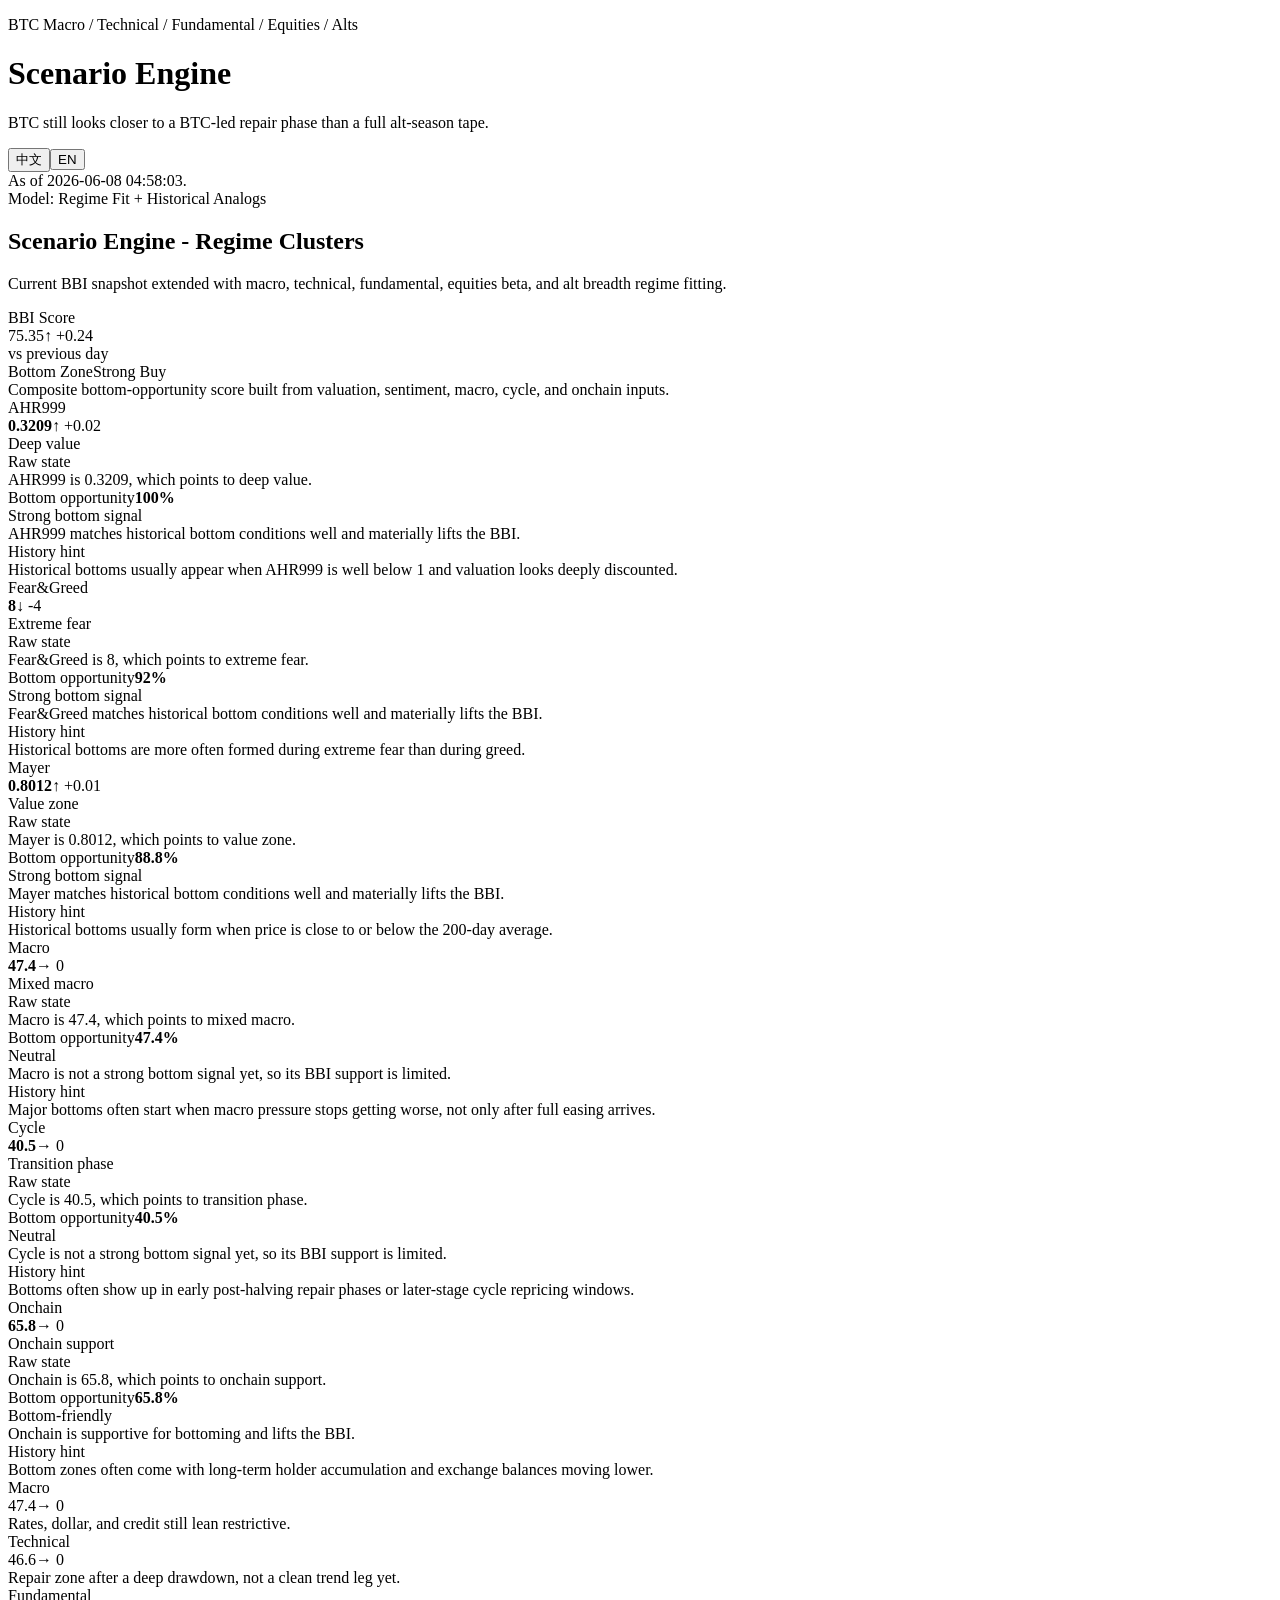
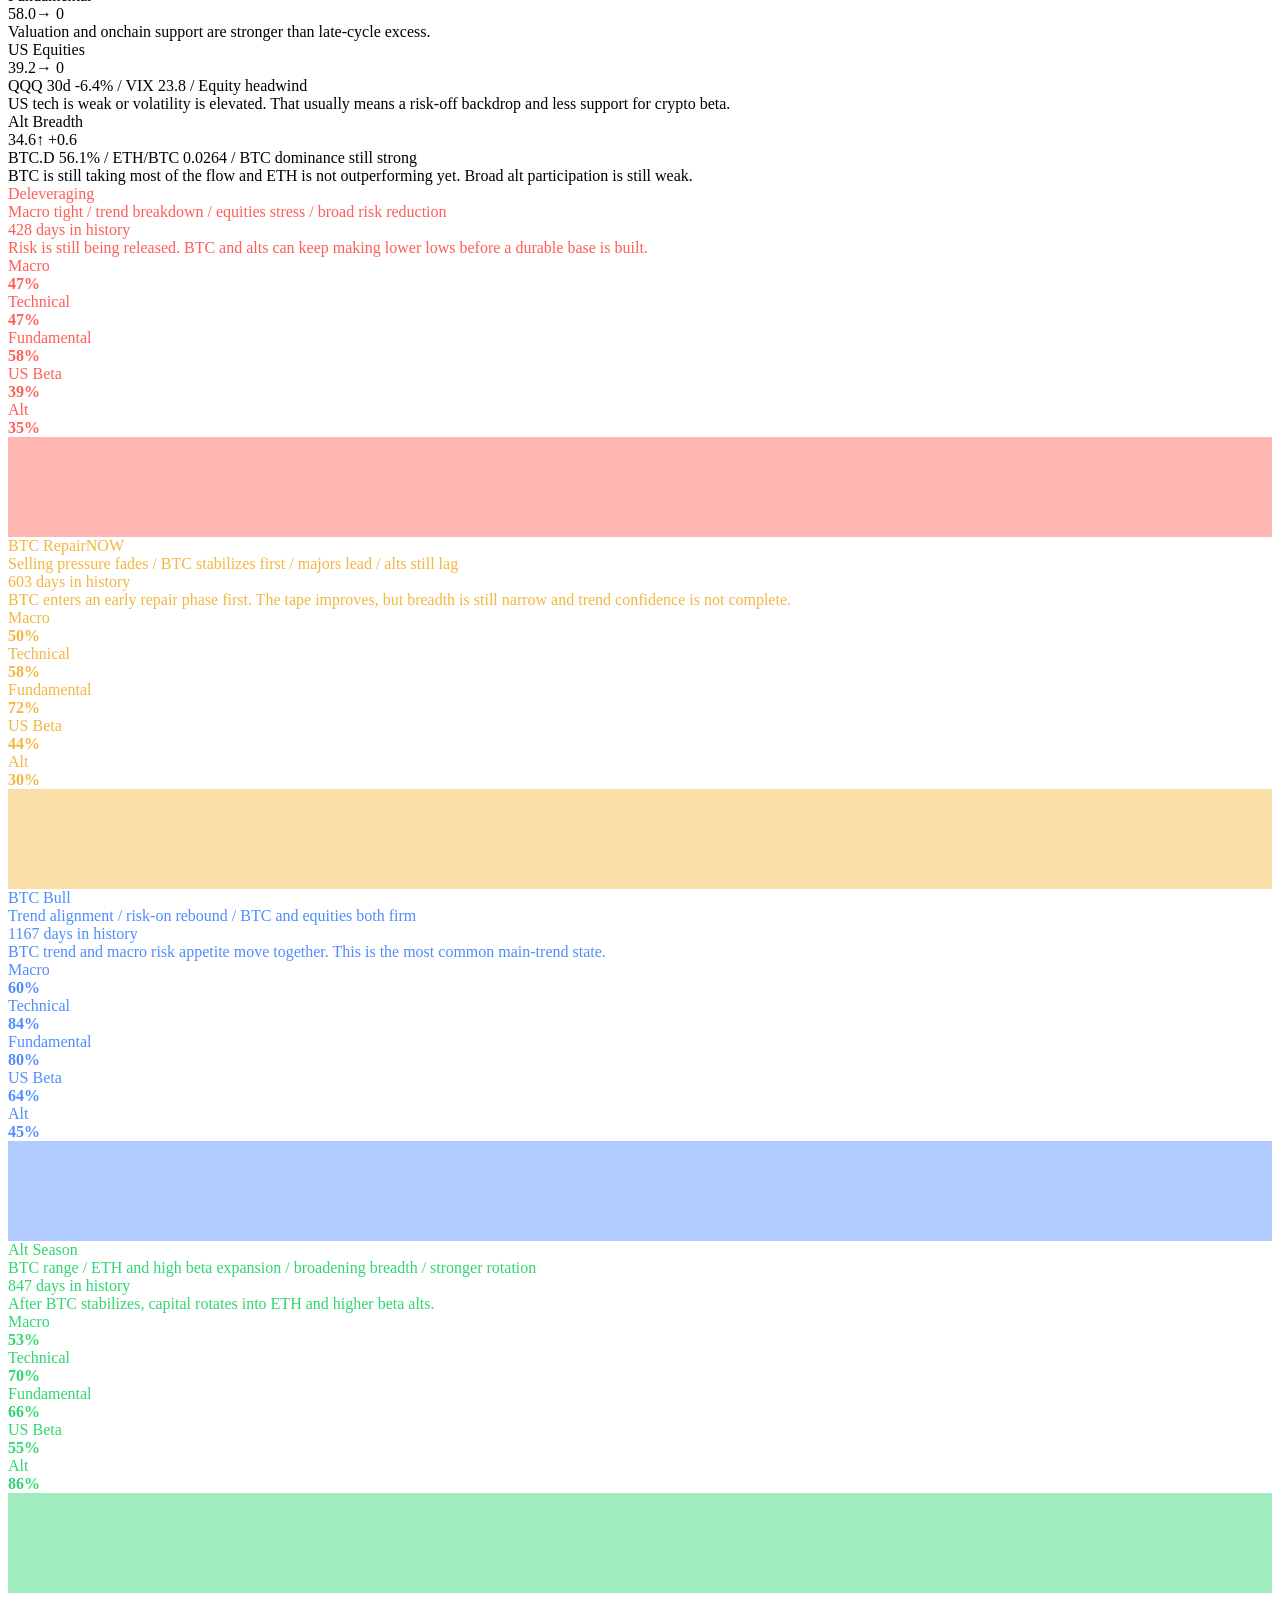
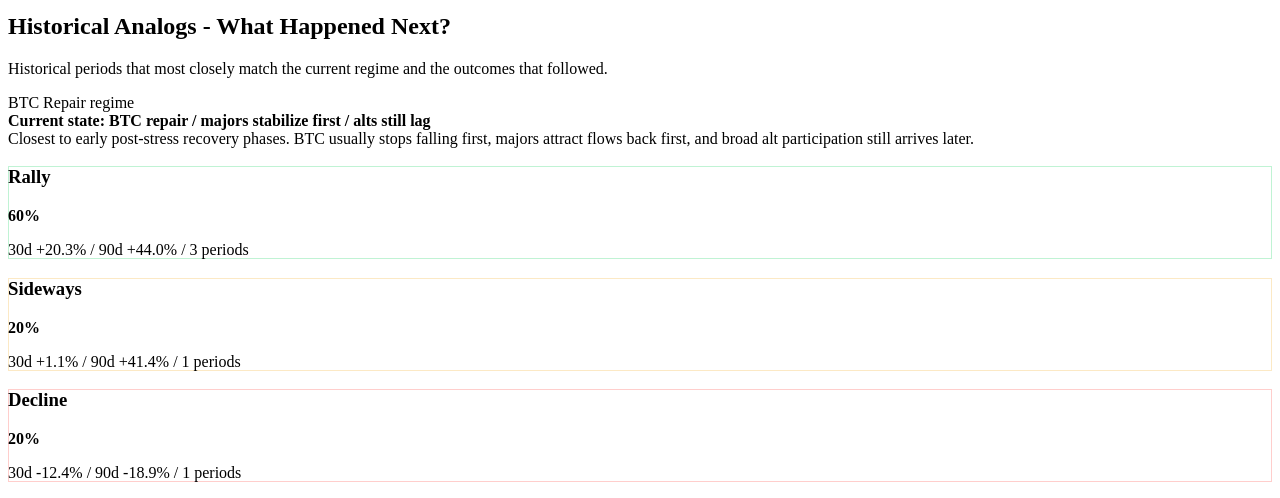
==== commit 0734b24e: "Deploy BBI dashboard 2026-06-08T04:58:47Z" ====
--- a/index.html
+++ b/index.html
@@ -1 +1 @@
-<!DOCTYPE html><html lang="en"><head><meta charSet="utf-8"/><meta name="viewport" content="width=device-width, initial-scale=1"/><link rel="stylesheet" href="/BBI-Page/_next/static/css/bd94a041057c3c7c.css" data-precedence="next"/><link rel="preload" as="script" fetchPriority="low" href="/BBI-Page/_next/static/chunks/webpack-a147e63eb4eee7f7.js"/><script src="/BBI-Page/_next/static/chunks/4bd1b696-544a2c7dd83c2807.js" async=""></script><script src="/BBI-Page/_next/static/chunks/684-7458c9f9951d7378.js" async=""></script><script src="/BBI-Page/_next/static/chunks/main-app-923043926b00c5e9.js" async=""></script><script src="/BBI-Page/_next/static/chunks/app/page-52afeafeef159ca9.js" async=""></script><title>BTC Regime Dashboard</title><meta name="description" content="BTC macro, technical, fundamental, equities, and alt breadth dashboard."/><script src="/BBI-Page/_next/static/chunks/polyfills-42372ed130431b0a.js" noModule=""></script></head><body><div class="app-shell"><header class="hero"><div><p class="eyebrow">BTC Macro / Technical / Fundamental / Equities / Alts</p><h1>Scenario Engine</h1><p class="hero-copy">BTC still looks closer to a BTC-led repair phase than a full alt-season tape.</p></div><div class="hero-meta"><div class="lang-toggle" role="group" aria-label="Language toggle"><button class="">中文</button><button class="active">EN</button></div><div class="pill">As of<!-- --> <!-- -->2026-06-07 04:51:40.</div><div class="pill">Model: Regime Fit + Historical Analogs</div></div></header><main><section class="panel"><div class="panel-header"><div><h2>Scenario Engine - Regime Clusters</h2><p>Current BBI snapshot extended with macro, technical, fundamental, equities beta, and alt breadth regime fitting.</p></div></div><div class="metrics-layout"><article class="bbi-card"><div class="bbi-head"><div><div class="metric-label">BBI Score</div><div class="bbi-score-row"><div><div class="metric-value-with-delta large"><span class="metric-value bbi-value">75.11</span><span class="metric-delta down">↓<!-- --> <!-- -->-0.24</span></div><div class="metric-delta-caption">vs previous day</div></div><div class="bbi-status"><span class="bbi-zone">Bottom Zone</span><span class="bbi-signal">Strong Buy</span></div></div><div class="metric-note pos">Composite bottom-opportunity score built from valuation, sentiment, macro, cycle, and onchain inputs.</div></div></div><div class="bbi-breakdown"><div class="bbi-component"><div class="bbi-component-header"><div class="bbi-component-top"><span>AHR999</span><div class="bbi-component-value-wrap"><strong>0.2968</strong><span class="metric-delta inline down">↓<!-- --> <!-- -->-0</span></div></div><div class="bbi-component-meta">Deep value</div></div><div class="bbi-copy-block"><div class="bbi-copy-label">Raw state</div><div class="bbi-copy-text">AHR999 is 0.2968, which points to deep value.</div></div><div class="bbi-opportunity-block"><div class="bbi-component-top bbi-opportunity-top"><span>Bottom opportunity</span><strong>100<!-- -->%</strong></div><div class="bar subtle-bar"><i style="width:100%;color:#2fd670"></i></div><div class="bbi-component-meta">Strong bottom signal</div><div class="bbi-copy-text">AHR999 matches historical bottom conditions well and materially lifts the BBI.</div></div><div class="bbi-copy-block bbi-history-block"><div class="bbi-copy-label">History hint</div><div class="bbi-copy-text">Historical bottoms usually appear when AHR999 is well below 1 and valuation looks deeply discounted.</div></div></div><div class="bbi-component"><div class="bbi-component-header"><div class="bbi-component-top"><span>Fear&amp;Greed</span><div class="bbi-component-value-wrap"><strong>12</strong><span class="metric-delta inline flat">→<!-- --> <!-- -->0</span></div></div><div class="bbi-component-meta">Extreme fear</div></div><div class="bbi-copy-block"><div class="bbi-copy-label">Raw state</div><div class="bbi-copy-text">Fear&amp;Greed is 12, which points to extreme fear.</div></div><div class="bbi-opportunity-block"><div class="bbi-component-top bbi-opportunity-top"><span>Bottom opportunity</span><strong>88<!-- -->%</strong></div><div class="bar subtle-bar"><i style="width:88%;color:#f3b63f"></i></div><div class="bbi-component-meta">Strong bottom signal</div><div class="bbi-copy-text">Fear&amp;Greed matches historical bottom conditions well and materially lifts the BBI.</div></div><div class="bbi-copy-block bbi-history-block"><div class="bbi-copy-label">History hint</div><div class="bbi-copy-text">Historical bottoms are more often formed during extreme fear than during greed.</div></div></div><div class="bbi-component"><div class="bbi-component-header"><div class="bbi-component-top"><span>Mayer</span><div class="bbi-component-value-wrap"><strong>0.7873</strong><span class="metric-delta inline up">↑<!-- --> <!-- -->+0.02</span></div></div><div class="bbi-component-meta">Deep value</div></div><div class="bbi-copy-block"><div class="bbi-copy-label">Raw state</div><div class="bbi-copy-text">Mayer is 0.7873, which points to deep value.</div></div><div class="bbi-opportunity-block"><div class="bbi-component-top bbi-opportunity-top"><span>Bottom opportunity</span><strong>89.6<!-- -->%</strong></div><div class="bar subtle-bar"><i style="width:89.6%;color:#4f8cff"></i></div><div class="bbi-component-meta">Strong bottom signal</div><div class="bbi-copy-text">Mayer matches historical bottom conditions well and materially lifts the BBI.</div></div><div class="bbi-copy-block bbi-history-block"><div class="bbi-copy-label">History hint</div><div class="bbi-copy-text">Historical bottoms usually form when price is close to or below the 200-day average.</div></div></div><div class="bbi-component"><div class="bbi-component-header"><div class="bbi-component-top"><span>Macro</span><div class="bbi-component-value-wrap"><strong>47.4</strong><span class="metric-delta inline flat">→<!-- --> <!-- -->0</span></div></div><div class="bbi-component-meta">Mixed macro</div></div><div class="bbi-copy-block"><div class="bbi-copy-label">Raw state</div><div class="bbi-copy-text">Macro is 47.4, which points to mixed macro.</div></div><div class="bbi-opportunity-block"><div class="bbi-component-top bbi-opportunity-top"><span>Bottom opportunity</span><strong>47.4<!-- -->%</strong></div><div class="bar subtle-bar"><i style="width:47.4%;color:#ff8a4c"></i></div><div class="bbi-component-meta">Neutral</div><div class="bbi-copy-text">Macro is not a strong bottom signal yet, so its BBI support is limited.</div></div><div class="bbi-copy-block bbi-history-block"><div class="bbi-copy-label">History hint</div><div class="bbi-copy-text">Major bottoms often start when macro pressure stops getting worse, not only after full easing arrives.</div></div></div><div class="bbi-component"><div class="bbi-component-header"><div class="bbi-component-top"><span>Cycle</span><div class="bbi-component-value-wrap"><strong>40.5</strong><span class="metric-delta inline flat">→<!-- --> <!-- -->0</span></div></div><div class="bbi-component-meta">Transition phase</div></div><div class="bbi-copy-block"><div class="bbi-copy-label">Raw state</div><div class="bbi-copy-text">Cycle is 40.5, which points to transition phase.</div></div><div class="bbi-opportunity-block"><div class="bbi-component-top bbi-opportunity-top"><span>Bottom opportunity</span><strong>40.5<!-- -->%</strong></div><div class="bar subtle-bar"><i style="width:40.5%;color:#7a8cff"></i></div><div class="bbi-component-meta">Neutral</div><div class="bbi-copy-text">Cycle is not a strong bottom signal yet, so its BBI support is limited.</div></div><div class="bbi-copy-block bbi-history-block"><div class="bbi-copy-label">History hint</div><div class="bbi-copy-text">Bottoms often show up in early post-halving repair phases or later-stage cycle repricing windows.</div></div></div><div class="bbi-component"><div class="bbi-component-header"><div class="bbi-component-top"><span>Onchain</span><div class="bbi-component-value-wrap"><strong>65.8</strong><span class="metric-delta inline flat">→<!-- --> <!-- -->0</span></div></div><div class="bbi-component-meta">Onchain support</div></div><div class="bbi-copy-block"><div class="bbi-copy-label">Raw state</div><div class="bbi-copy-text">Onchain is 65.8, which points to onchain support.</div></div><div class="bbi-opportunity-block"><div class="bbi-component-top bbi-opportunity-top"><span>Bottom opportunity</span><strong>65.8<!-- -->%</strong></div><div class="bar subtle-bar"><i style="width:65.8%;color:#46d4d1"></i></div><div class="bbi-component-meta">Bottom-friendly</div><div class="bbi-copy-text">Onchain is supportive for bottoming and lifts the BBI.</div></div><div class="bbi-copy-block bbi-history-block"><div class="bbi-copy-label">History hint</div><div class="bbi-copy-text">Bottom zones often come with long-term holder accumulation and exchange balances moving lower.</div></div></div></div></article><div class="metric-grid secondary-metrics"><article class="metric-card"><div class="metric-label">Macro</div><div class="metric-value-with-delta "><span class="metric-value ">47.4</span><span class="metric-delta flat">→<!-- --> <!-- -->0</span></div><div class="metric-note warn">Rates, dollar, and credit still lean restrictive.</div></article><article class="metric-card"><div class="metric-label">Technical</div><div class="metric-value-with-delta "><span class="metric-value ">46.6</span><span class="metric-delta flat">→<!-- --> <!-- -->0</span></div><div class="metric-note warn">Repair zone after a deep drawdown, not a clean trend leg yet.</div></article><article class="metric-card"><div class="metric-label">Fundamental</div><div class="metric-value-with-delta "><span class="metric-value ">58.0</span><span class="metric-delta flat">→<!-- --> <!-- -->0</span></div><div class="metric-note pos">Valuation and onchain support are stronger than late-cycle excess.</div></article><article class="metric-card"><div class="metric-label">US Equities</div><div class="metric-value-with-delta "><span class="metric-value ">39.2</span><span class="metric-delta flat">→<!-- --> <!-- -->0</span></div><div class="metric-note warn">QQQ 30d -6.4% / VIX 23.8 / Equity headwind</div><div class="metric-note">US tech is weak or volatility is elevated. That usually means a risk-off backdrop and less support for crypto beta.</div></article><article class="metric-card"><div class="metric-label">Alt Breadth</div><div class="metric-value-with-delta "><span class="metric-value ">34.0</span><span class="metric-delta up">↑<!-- --> <!-- -->+0.47</span></div><div class="metric-note risk">BTC.D 56.0% / ETH/BTC 0.0258 / BTC dominance still strong</div><div class="metric-note">BTC is still taking most of the flow and ETH is not outperforming yet. Broad alt participation is still weak.</div></article></div></div><div class="cluster-grid"><article class="cluster-card " style="color:#ff5d57"><div class="cluster-head"><div class="cluster-dot"></div><div class="cluster-title">Deleveraging</div></div><div class="cluster-subtitle">Macro tight / trend breakdown / equities stress / broad risk reduction</div><div class="cluster-history">428 days in history</div><div class="cluster-thesis">Risk is still being released. BTC and alts can keep making lower lows before a durable base is built.</div><div class="signal-list"><div class="signal-row"><span>Macro</span><div class="bar"><i style="width:47%;color:#ff5d57"></i></div><strong>47<!-- -->%</strong></div><div class="signal-row"><span>Technical</span><div class="bar"><i style="width:47%;color:#ff5d57"></i></div><strong>47<!-- -->%</strong></div><div class="signal-row"><span>Fundamental</span><div class="bar"><i style="width:58%;color:#ff5d57"></i></div><strong>58<!-- -->%</strong></div><div class="signal-row"><span>US Beta</span><div class="bar"><i style="width:39%;color:#ff5d57"></i></div><strong>39<!-- -->%</strong></div><div class="signal-row"><span>Alt</span><div class="bar"><i style="width:34%;color:#ff5d57"></i></div><strong>34<!-- -->%</strong></div></div><div class="micro-strip" style="grid-template-columns:repeat(3, minmax(0, 1fr))"><div data-label="Rally" style="height:28.8px;background:rgba(255, 93, 87, 0.45)"></div><div data-label="Sideways" style="height:22px;background:rgba(255, 93, 87, 0.45)"></div><div data-label="Decline" style="height:49.2px;background:rgba(255, 93, 87, 0.45)"></div></div></article><article class="cluster-card active" style="color:#f3b63f"><div class="cluster-head"><div class="cluster-dot"></div><div class="cluster-title">BTC Repair<span class="now-tag">NOW</span></div></div><div class="cluster-subtitle">Selling pressure fades / BTC stabilizes first / majors lead / alts still lag</div><div class="cluster-history">603 days in history</div><div class="cluster-thesis">BTC enters an early repair phase first. The tape improves, but breadth is still narrow and trend confidence is not complete.</div><div class="signal-list"><div class="signal-row"><span>Macro</span><div class="bar"><i style="width:50%;color:#f3b63f"></i></div><strong>50<!-- -->%</strong></div><div class="signal-row"><span>Technical</span><div class="bar"><i style="width:58%;color:#f3b63f"></i></div><strong>58<!-- -->%</strong></div><div class="signal-row"><span>Fundamental</span><div class="bar"><i style="width:72%;color:#f3b63f"></i></div><strong>72<!-- -->%</strong></div><div class="signal-row"><span>US Beta</span><div class="bar"><i style="width:44%;color:#f3b63f"></i></div><strong>44<!-- -->%</strong></div><div class="signal-row"><span>Alt</span><div class="bar"><i style="width:30%;color:#f3b63f"></i></div><strong>30<!-- -->%</strong></div></div><div class="micro-strip" style="grid-template-columns:repeat(3, minmax(0, 1fr))"><div data-label="Rally" style="height:42.4px;background:rgba(243, 182, 63, 0.45)"></div><div data-label="Sideways" style="height:28.8px;background:rgba(243, 182, 63, 0.45)"></div><div data-label="Decline" style="height:28.8px;background:rgba(243, 182, 63, 0.45)"></div></div></article><article class="cluster-card " style="color:#4f8cff"><div class="cluster-head"><div class="cluster-dot"></div><div class="cluster-title">BTC Bull</div></div><div class="cluster-subtitle">Trend alignment / risk-on rebound / BTC and equities both firm</div><div class="cluster-history">1167 days in history</div><div class="cluster-thesis">BTC trend and macro risk appetite move together. This is the most common main-trend state.</div><div class="signal-list"><div class="signal-row"><span>Macro</span><div class="bar"><i style="width:60%;color:#4f8cff"></i></div><strong>60<!-- -->%</strong></div><div class="signal-row"><span>Technical</span><div class="bar"><i style="width:84%;color:#4f8cff"></i></div><strong>84<!-- -->%</strong></div><div class="signal-row"><span>Fundamental</span><div class="bar"><i style="width:80%;color:#4f8cff"></i></div><strong>80<!-- -->%</strong></div><div class="signal-row"><span>US Beta</span><div class="bar"><i style="width:64%;color:#4f8cff"></i></div><strong>64<!-- -->%</strong></div><div class="signal-row"><span>Alt</span><div class="bar"><i style="width:45%;color:#4f8cff"></i></div><strong>45<!-- -->%</strong></div></div><div class="micro-strip" style="grid-template-columns:repeat(3, minmax(0, 1fr))"><div data-label="Rally" style="height:44.78px;background:rgba(79, 140, 255, 0.45)"></div><div data-label="Sideways" style="height:27.78px;background:rgba(79, 140, 255, 0.45)"></div><div data-label="Decline" style="height:27.78px;background:rgba(79, 140, 255, 0.45)"></div></div></article><article class="cluster-card " style="color:#2fd670"><div class="cluster-head"><div class="cluster-dot"></div><div class="cluster-title">Alt Season</div></div><div class="cluster-subtitle">BTC range / ETH and high beta expansion / broadening breadth / stronger rotation</div><div class="cluster-history">847 days in history</div><div class="cluster-thesis">After BTC stabilizes, capital rotates into ETH and higher beta alts.</div><div class="signal-list"><div class="signal-row"><span>Macro</span><div class="bar"><i style="width:53%;color:#2fd670"></i></div><strong>53<!-- -->%</strong></div><div class="signal-row"><span>Technical</span><div class="bar"><i style="width:70%;color:#2fd670"></i></div><strong>70<!-- -->%</strong></div><div class="signal-row"><span>Fundamental</span><div class="bar"><i style="width:66%;color:#2fd670"></i></div><strong>66<!-- -->%</strong></div><div class="signal-row"><span>US Beta</span><div class="bar"><i style="width:55%;color:#2fd670"></i></div><strong>55<!-- -->%</strong></div><div class="signal-row"><span>Alt</span><div class="bar"><i style="width:86%;color:#2fd670"></i></div><strong>86<!-- -->%</strong></div></div><div class="micro-strip" style="grid-template-columns:repeat(3, minmax(0, 1fr))"><div data-label="Rally" style="height:35.6px;background:rgba(47, 214, 112, 0.45)"></div><div data-label="Sideways" style="height:35.6px;background:rgba(47, 214, 112, 0.45)"></div><div data-label="Decline" style="height:28.8px;background:rgba(47, 214, 112, 0.45)"></div></div></article></div></section><section class="panel analog-panel"><div class="panel-header"><div><h2>Historical Analogs - What Happened Next?</h2><p>Historical periods that most closely match the current regime and the outcomes that followed.</p></div><div class="pill subtle">BTC Repair<!-- --> <!-- -->regime</div></div><div class="callout"><strong>Current state: BTC repair / majors stabilize first / alts still lag</strong><br/>Closest to early post-stress recovery phases. BTC usually stops falling first, majors attract flows back first, and broad alt participation still arrives later.</div><div class="outcome-grid"><article class="outcome-card" style="border-color:#2fd670;box-shadow:0 0 0 1px rgba(47, 214, 112, 0.3) inset"><h3 class="pos">Rally</h3><strong class="pos">60<!-- -->%</strong><p>30d +20.3% / 90d +44.0% / 3 periods</p></article><article class="outcome-card" style="border-color:#f3b63f;box-shadow:0 0 0 1px rgba(243, 182, 63, 0.3) inset"><h3 class="flat">Sideways</h3><strong class="flat">20<!-- -->%</strong><p>30d +1.1% / 90d +41.4% / 1 periods</p></article><article class="outcome-card" style="border-color:#ff5d57;box-shadow:0 0 0 1px rgba(255, 93, 87, 0.3) inset"><h3 class="neg">Decline</h3><strong class="neg">20<!-- -->%</strong><p>30d -12.4% / 90d -18.9% / 1 periods</p></article></div></section></main></div><script src="/BBI-Page/_next/static/chunks/webpack-a147e63eb4eee7f7.js" async=""></script><script>(self.__next_f=self.__next_f||[]).push([0])</script><script>self.__next_f.push([1,"1:\"$Sreact.fragment\"\n2:I[7555,[],\"\"]\n3:I[1295,[],\"\"]\n5:I[9665,[],\"OutletBoundary\"]\n8:I[9665,[],\"ViewportBoundary\"]\na:I[9665,[],\"MetadataBoundary\"]\nc:I[6614,[],\"\"]\n:HL[\"/BBI-Page/_next/static/css/bd94a041057c3c7c.css\",\"style\"]\n"])</script><script>self.__next_f.push([1,"0:{\"P\":null,\"b\":\"IJPFtjl5gUd7sidCYiQg-\",\"p\":\"/BBI-Page\",\"c\":[\"\",\"\"],\"i\":false,\"f\":[[[\"\",{\"children\":[\"__PAGE__\",{}]},\"$undefined\",\"$undefined\",true],[\"\",[\"$\",\"$1\",\"c\",{\"children\":[[[\"$\",\"link\",\"0\",{\"rel\":\"stylesheet\",\"href\":\"/BBI-Page/_next/static/css/bd94a041057c3c7c.css\",\"precedence\":\"next\",\"crossOrigin\":\"$undefined\",\"nonce\":\"$undefined\"}]],[\"$\",\"html\",null,{\"lang\":\"en\",\"children\":[\"$\",\"body\",null,{\"children\":[\"$\",\"$L2\",null,{\"parallelRouterKey\":\"children\",\"error\":\"$undefined\",\"errorStyles\":\"$undefined\",\"errorScripts\":\"$undefined\",\"template\":[\"$\",\"$L3\",null,{}],\"templateStyles\":\"$undefined\",\"templateScripts\":\"$undefined\",\"notFound\":[[[\"$\",\"title\",null,{\"children\":\"404: This page could not be found.\"}],[\"$\",\"div\",null,{\"style\":{\"fontFamily\":\"system-ui,\\\"Segoe UI\\\",Roboto,Helvetica,Arial,sans-serif,\\\"Apple Color Emoji\\\",\\\"Segoe UI Emoji\\\"\",\"height\":\"100vh\",\"textAlign\":\"center\",\"display\":\"flex\",\"flexDirection\":\"column\",\"alignItems\":\"center\",\"justifyContent\":\"center\"},\"children\":[\"$\",\"div\",null,{\"children\":[[\"$\",\"style\",null,{\"dangerouslySetInnerHTML\":{\"__html\":\"body{color:#000;background:#fff;margin:0}.next-error-h1{border-right:1px solid rgba(0,0,0,.3)}@media (prefers-color-scheme:dark){body{color:#fff;background:#000}.next-error-h1{border-right:1px solid rgba(255,255,255,.3)}}\"}}],[\"$\",\"h1\",null,{\"className\":\"next-error-h1\",\"style\":{\"display\":\"inline-block\",\"margin\":\"0 20px 0 0\",\"padding\":\"0 23px 0 0\",\"fontSize\":24,\"fontWeight\":500,\"verticalAlign\":\"top\",\"lineHeight\":\"49px\"},\"children\":404}],[\"$\",\"div\",null,{\"style\":{\"display\":\"inline-block\"},\"children\":[\"$\",\"h2\",null,{\"style\":{\"fontSize\":14,\"fontWeight\":400,\"lineHeight\":\"49px\",\"margin\":0},\"children\":\"This page could not be found.\"}]}]]}]}]],[]],\"forbidden\":\"$undefined\",\"unauthorized\":\"$undefined\"}]}]}]]}],{\"children\":[\"__PAGE__\",[\"$\",\"$1\",\"c\",{\"children\":[\"$L4\",\"$undefined\",null,[\"$\",\"$L5\",null,{\"children\":[\"$L6\",\"$L7\",null]}]]}],{},null,false]},null,false],[\"$\",\"$1\",\"h\",{\"children\":[null,[\"$\",\"$1\",\"GIUxEE7icphxfQ9Ht7ImQ\",{\"children\":[[\"$\",\"$L8\",null,{\"children\":\"$L9\"}],null]}],[\"$\",\"$La\",null,{\"children\":\"$Lb\"}]]}],false]],\"m\":\"$undefined\",\"G\":[\"$c\",\"$undefined\"],\"s\":false,\"S\":true}\n"])</script><script>self.__next_f.push([1,"9:[[\"$\",\"meta\",\"0\",{\"charSet\":\"utf-8\"}],[\"$\",\"meta\",\"1\",{\"name\":\"viewport\",\"content\":\"width=device-width, initial-scale=1\"}]]\n6:null\n"])</script><script>self.__next_f.push([1,"7:null\nb:[[\"$\",\"title\",\"0\",{\"children\":\"BTC Regime Dashboard\"}],[\"$\",\"meta\",\"1\",{\"name\":\"description\",\"content\":\"BTC macro, technical, fundamental, equities, and alt breadth dashboard.\"}]]\n"])</script><script>self.__next_f.push([1,"d:I[1111,[\"974\",\"static/chunks/app/page-52afeafeef159ca9.js\"],\"DashboardPage\"]\n"])</script><script>self.__next_f.push([1,"4:[\"$\",\"$Ld\",null,{\"data\":{\"asOf\":\"2026-06-07T04:51:40.089620Z\",\"headline\":\"BTC still looks closer to a BTC-led repair phase than a full alt-season tape.\",\"selectedRegime\":\"btc-accumulation\",\"bbiCard\":{\"label\":\"BBI Score\",\"value\":\"75.11\",\"zone\":\"Bottom Zone\",\"signal\":\"Strong Buy\",\"note\":\"Composite bottom-opportunity score built from valuation, sentiment, macro, cycle, and onchain inputs.\",\"tone\":\"pos\",\"delta\":{\"direction\":\"down\",\"value\":\"-0.24\"},\"components\":[{\"label\":\"AHR999\",\"color\":\"#2fd670\",\"value\":\"0.2968\",\"note\":\"Deep value\",\"barValue\":100,\"rawValueText\":\"0.2968\",\"rawLabel\":\"Deep value\",\"opportunityScore\":100,\"opportunityLabel\":\"Strong bottom signal\",\"historyHint\":\"Historical bottoms usually appear when AHR999 is well below 1 and valuation looks deeply discounted.\",\"delta\":{\"direction\":\"down\",\"value\":\"-0\"}},{\"label\":\"Fear\u0026Greed\",\"color\":\"#f3b63f\",\"value\":\"12\",\"note\":\"Extreme fear\",\"barValue\":88,\"rawValueText\":\"12\",\"rawLabel\":\"Extreme fear\",\"opportunityScore\":88,\"opportunityLabel\":\"Strong bottom signal\",\"historyHint\":\"Historical bottoms are more often formed during extreme fear than during greed.\",\"delta\":{\"direction\":\"flat\",\"value\":\"0\"}},{\"label\":\"Mayer\",\"color\":\"#4f8cff\",\"value\":\"0.7873\",\"note\":\"Deep value\",\"barValue\":89.6,\"rawValueText\":\"0.7873\",\"rawLabel\":\"Deep value\",\"opportunityScore\":89.6,\"opportunityLabel\":\"Strong bottom signal\",\"historyHint\":\"Historical bottoms usually form when price is close to or below the 200-day average.\",\"delta\":{\"direction\":\"up\",\"value\":\"+0.02\"}},{\"label\":\"Macro\",\"color\":\"#ff8a4c\",\"value\":\"47.4\",\"note\":\"Mixed macro\",\"barValue\":47.4,\"rawValueText\":\"47.4\",\"rawLabel\":\"Mixed macro\",\"opportunityScore\":47.4,\"opportunityLabel\":\"Neutral\",\"historyHint\":\"Major bottoms often start when macro pressure stops getting worse, not only after full easing arrives.\",\"delta\":{\"direction\":\"flat\",\"value\":\"0\"}},{\"label\":\"Cycle\",\"color\":\"#7a8cff\",\"value\":\"40.5\",\"note\":\"Transition phase\",\"barValue\":40.5,\"rawValueText\":\"40.5\",\"rawLabel\":\"Transition phase\",\"opportunityScore\":40.5,\"opportunityLabel\":\"Neutral\",\"historyHint\":\"Bottoms often show up in early post-halving repair phases or later-stage cycle repricing windows.\",\"delta\":{\"direction\":\"flat\",\"value\":\"0\"}},{\"label\":\"Onchain\",\"color\":\"#46d4d1\",\"value\":\"65.8\",\"note\":\"Onchain support\",\"barValue\":65.8,\"rawValueText\":\"65.8\",\"rawLabel\":\"Onchain support\",\"opportunityScore\":65.8,\"opportunityLabel\":\"Bottom-friendly\",\"historyHint\":\"Bottom zones often come with long-term holder accumulation and exchange balances moving lower.\",\"delta\":{\"direction\":\"flat\",\"value\":\"0\"}}]},\"snapshotMetrics\":[{\"label\":\"BBI Score\",\"value\":\"75.11\",\"note\":\"Latest BBI output\",\"tone\":\"pos\",\"delta\":{\"direction\":\"down\",\"value\":\"-0.24\"}},{\"label\":\"Macro\",\"value\":\"47.4\",\"note\":\"Rates, dollar, and credit still lean restrictive.\",\"tone\":\"warn\",\"delta\":{\"direction\":\"flat\",\"value\":\"0\"}},{\"label\":\"Technical\",\"value\":\"46.6\",\"note\":\"Repair zone after a deep drawdown, not a clean trend leg yet.\",\"tone\":\"warn\",\"delta\":{\"direction\":\"flat\",\"value\":\"0\"}},{\"label\":\"Fundamental\",\"value\":\"58.0\",\"note\":\"Valuation and onchain support are stronger than late-cycle excess.\",\"tone\":\"pos\",\"delta\":{\"direction\":\"flat\",\"value\":\"0\"}},{\"label\":\"US Equities\",\"value\":\"39.2\",\"note\":\"QQQ 30d -6.4% / VIX 23.8 / Equity headwind\",\"detail\":\"US tech is weak or volatility is elevated. That usually means a risk-off backdrop and less support for crypto beta.\",\"tone\":\"warn\",\"delta\":{\"direction\":\"flat\",\"value\":\"0\"}},{\"label\":\"Alt Breadth\",\"value\":\"34.0\",\"note\":\"BTC.D 56.0% / ETH/BTC 0.0258 / BTC dominance still strong\",\"detail\":\"BTC is still taking most of the flow and ETH is not outperforming yet. Broad alt participation is still weak.\",\"tone\":\"risk\",\"delta\":{\"direction\":\"up\",\"value\":\"+0.47\"}}],\"dimensions\":{\"macro\":47.38,\"technical\":46.62,\"fundamental\":58.01,\"equity\":39.22,\"alts\":34.02},\"regimes\":[{\"id\":\"stress-reset\",\"name\":\"Deleveraging\",\"color\":\"#ff5d57\",\"current\":false,\"history\":\"428 days in history\",\"subtitle\":\"Macro tight / trend breakdown / equities stress / broad risk reduction\",\"thesis\":\"Risk is still being released. BTC and alts can keep making lower lows before a durable base is built.\",\"summary\":\"Current state still looks like a deleveraging regime. Macro 47.4 is weak, technical 46.6 is still under breakdown pressure, and equity plus alt breadth remain fragile. This is the stage where downside risk is still larger than upside.\",\"outcomes\":[{\"label\":\"Rally\",\"value\":20,\"detail\":\"30d +31.5% / 90d +147.8% / 1 periods\",\"tone\":\"pos\"},{\"label\":\"Sideways\",\"value\":0,\"detail\":\"30d +0.0% / 90d +0.0% / 0 periods\",\"tone\":\"flat\"},{\"label\":\"Decline\",\"value\":80,\"detail\":\"30d -36.9% / 90d -41.9% / 4 periods\",\"tone\":\"neg\"}],\"signals\":[{\"label\":\"Macro\",\"value\":47},{\"label\":\"Technical\",\"value\":47},{\"label\":\"Fundamental\",\"value\":58},{\"label\":\"US Beta\",\"value\":39},{\"label\":\"Alt\",\"value\":34}],\"micro\":[{\"label\":\"Rally\",\"value\":0.2},{\"label\":\"Sideways\",\"value\":0},{\"label\":\"Decline\",\"value\":0.8}]},{\"id\":\"btc-accumulation\",\"name\":\"BTC Repair\",\"color\":\"#f3b63f\",\"current\":true,\"history\":\"603 days in history\",\"subtitle\":\"Selling pressure fades / BTC stabilizes first / majors lead / alts still lag\",\"thesis\":\"BTC enters an early repair phase first. The tape improves, but breadth is still narrow and trend confidence is not complete.\",\"summary\":\"Current state looks closer to BTC repair than full risk release. BTC is stabilizing before the rest of the tape, but breadth is still narrow and alts are not in charge yet.\",\"outcomes\":[{\"label\":\"Rally\",\"value\":60,\"detail\":\"30d +20.3% / 90d +44.0% / 3 periods\",\"tone\":\"pos\"},{\"label\":\"Sideways\",\"value\":20,\"detail\":\"30d +1.1% / 90d +41.4% / 1 periods\",\"tone\":\"flat\"},{\"label\":\"Decline\",\"value\":20,\"detail\":\"30d -12.4% / 90d -18.9% / 1 periods\",\"tone\":\"neg\"}],\"signals\":[{\"label\":\"Macro\",\"value\":50},{\"label\":\"Technical\",\"value\":58},{\"label\":\"Fundamental\",\"value\":72},{\"label\":\"US Beta\",\"value\":44},{\"label\":\"Alt\",\"value\":30}],\"micro\":[{\"label\":\"Rally\",\"value\":0.6},{\"label\":\"Sideways\",\"value\":0.2},{\"label\":\"Decline\",\"value\":0.2}]},{\"id\":\"btc-bull\",\"name\":\"BTC Bull\",\"color\":\"#4f8cff\",\"current\":false,\"history\":\"1167 days in history\",\"subtitle\":\"Trend alignment / risk-on rebound / BTC and equities both firm\",\"thesis\":\"BTC trend and macro risk appetite move together. This is the most common main-trend state.\",\"summary\":\"A cleaner BTC bull regime needs BTC back in a medium-term uptrend with better macro conditions and calmer equity volatility.\",\"outcomes\":[{\"label\":\"Rally\",\"value\":67,\"detail\":\"30d +17.1% / 90d +60.7% / 4 periods\",\"tone\":\"pos\"},{\"label\":\"Sideways\",\"value\":17,\"detail\":\"30d +1.7% / 90d +9.4% / 1 periods\",\"tone\":\"flat\"},{\"label\":\"Decline\",\"value\":17,\"detail\":\"30d -11.8% / 90d -6.7% / 1 periods\",\"tone\":\"neg\"}],\"signals\":[{\"label\":\"Macro\",\"value\":60},{\"label\":\"Technical\",\"value\":84},{\"label\":\"Fundamental\",\"value\":80},{\"label\":\"US Beta\",\"value\":64},{\"label\":\"Alt\",\"value\":45}],\"micro\":[{\"label\":\"Rally\",\"value\":0.67},{\"label\":\"Sideways\",\"value\":0.17},{\"label\":\"Decline\",\"value\":0.17}]},{\"id\":\"alt-season\",\"name\":\"Alt Season\",\"color\":\"#2fd670\",\"current\":false,\"history\":\"847 days in history\",\"subtitle\":\"BTC range / ETH and high beta expansion / broadening breadth / stronger rotation\",\"thesis\":\"After BTC stabilizes, capital rotates into ETH and higher beta alts.\",\"summary\":\"The key for Alt Season is not another BTC vertical move, but BTC stability plus stronger ETH/BTC and broader market participation.\",\"outcomes\":[{\"label\":\"Rally\",\"value\":40,\"detail\":\"30d +17.3% / 90d +54.7% / 2 periods\",\"tone\":\"pos\"},{\"label\":\"Sideways\",\"value\":40,\"detail\":\"30d +4.8% / 90d +24.9% / 2 periods\",\"tone\":\"flat\"},{\"label\":\"Decline\",\"value\":20,\"detail\":\"30d -21.4% / 90d -33.8% / 1 periods\",\"tone\":\"neg\"}],\"signals\":[{\"label\":\"Macro\",\"value\":53},{\"label\":\"Technical\",\"value\":70},{\"label\":\"Fundamental\",\"value\":66},{\"label\":\"US Beta\",\"value\":55},{\"label\":\"Alt\",\"value\":86}],\"micro\":[{\"label\":\"Rally\",\"value\":0.4},{\"label\":\"Sideways\",\"value\":0.4},{\"label\":\"Decline\",\"value\":0.2}]}],\"analogs\":{\"stress-reset\":{\"label\":\"Current state: deleveraging / forced risk reduction / weak breadth\",\"narrative\":\"Closest to true risk-release windows where volatility forces positioning lower. In this regime, downside usually remains larger than upside until liquidation pressure and macro stress fade.\",\"rows\":[[\"2018-11-07 -\u003e 2018-11-25\",18,72,\"Capitulation extension / breadth collapses\",\"$$6,461 -\u003e $3,824 (-40.8%)\",-52.4,-45.6,-8.2,\"Decline\"],[\"2021-11-15 -\u003e 2021-12-04\",19,63,\"Trend break / leverage unwind\",\"$$65,520 -\u003e $49,221 (-24.9%)\",-31.7,-41.5,-36.8,\"Decline\"],[\"2022-06-07 -\u003e 2022-06-18\",11,60,\"Forced deleveraging / macro panic\",\"$$31,333 -\u003e $18,909 (-39.7%)\",-44.6,-57.1,-61.2,\"Decline\"],[\"2024-08-01 -\u003e 2024-08-08\",7,56,\"Equity volatility spike / crypto beta hit\",\"$$64,681 -\u003e $55,013 (-15.0%)\",-18.9,-23.4,-29.7,\"Decline\"],[\"2020-03-12 -\u003e 2020-03-20\",8,55,\"Crash rebound after liquidation\",\"$$4,974 -\u003e $6,206 (+24.7%)\",31.5,147.8,223.6,\"Rally\"]]},\"btc-accumulation\":{\"label\":\"Current state: BTC repair / majors stabilize first / alts still lag\",\"narrative\":\"Closest to early post-stress recovery phases. BTC usually stops falling first, majors attract flows back first, and broad alt participation still arrives later.\",\"rows\":[[\"2019-01-07 -\u003e 2019-01-15\",9,68,\"BTC starts repairing before broad participation\",\"$$3,975 -\u003e $3,553 (-10.6%)\",1.1,41.4,186.3,\"Sideways\"],[\"2023-01-09 -\u003e 2023-01-21\",12,65,\"Late bear-market major recovery\",\"$$17,221 -\u003e $22,640 (+31.5%)\",13.4,44.2,88.7,\"Rally\"],[\"2023-10-08 -\u003e 2023-10-14\",7,59,\"ETF expectation lift / BTC leadership\",\"$$27,917 -\u003e $26,852 (-3.8%)\",35.8,59.3,160.7,\"Rally\"],[\"2024-10-10 -\u003e 2024-10-18\",8,54,\"Flows restart / breadth still weak\",\"$$62,112 -\u003e $64,903 (+4.5%)\",11.8,28.6,53.7,\"Rally\"],[\"2022-08-10 -\u003e 2022-08-28\",18,56,\"Repair attempt fades / macro still caps beta\",\"$$24,050 -\u003e $20,050 (-16.6%)\",-12.4,-18.9,-25.3,\"Decline\"]]},\"btc-bull\":{\"label\":\"Current state: trend alignment / BTC and risk assets both strong\",\"narrative\":\"Typical of 2020Q4, 2021Q1, and 2024Q1. As long as macro does not reverse, BTC trend persistence is strongest here, though an equity-volatility spike can still push the tape back into Stress.\",\"rows\":[[\"2020-10-08 -\u003e 2020-10-20\",12,72,\"Pre-breakout risk-on lift\",\"$$10,925 -\u003e $11,930 (+9.2%)\",19.4,78.7,204.1,\"Rally\"],[\"2021-02-01 -\u003e 2021-02-15\",14,67,\"Institutional bid / strong trend\",\"$$33,542 -\u003e $48,611 (+44.9%)\",15.9,72.3,59.6,\"Rally\"],[\"2024-02-10 -\u003e 2024-03-03\",22,64,\"ETF main up-leg\",\"$$47,855 -\u003e $62,713 (+31.0%)\",21.6,50.4,92.8,\"Rally\"],[\"2023-10-23 -\u003e 2023-11-05\",13,55,\"Post-breakout acceleration\",\"$$30,452 -\u003e $35,677 (+17.2%)\",11.4,41.2,73.5,\"Rally\"],[\"2024-03-14 -\u003e 2024-04-02\",19,58,\"Strong trend pauses / digest breakout gains\",\"$$73,800 -\u003e $69,400 (-6.0%)\",1.7,9.4,22.6,\"Sideways\"],[\"2021-04-14 -\u003e 2021-05-02\",18,54,\"Main trend pullback / leverage flushed\",\"$$64,870 -\u003e $56,900 (-12.3%)\",-11.8,-6.7,-18.4,\"Decline\"]]},\"alt-season\":{\"label\":\"Current state: BTC range / ETH and high beta rotation expanding\",\"narrative\":\"Closest to 2021Q1-Q2 and local 2024 rotation bursts. The key is not BTC weakness, but BTC stability followed by falling BTC dominance and improving ETH/BTC plus broader participation.\",\"rows\":[[\"2021-03-20 -\u003e 2021-04-15\",26,71,\"ETH/BTC up / alt breadth expands\",\"$$57,861 -\u003e $63,503 (+9.7%)\",16,40.4,-8.7,\"Rally\"],[\"2021-07-21 -\u003e 2021-08-14\",24,63,\"Post-capitulation rotation expansion\",\"$$29,795 -\u003e $47,769 (+60.3%)\",18.6,68.9,118.2,\"Rally\"],[\"2024-11-08 -\u003e 2024-11-28\",20,57,\"BTC range / ETH catch-up\",\"$$76,401 -\u003e $79,940 (+4.6%)\",3.8,24.1,35.6,\"Sideways\"],[\"2020-08-01 -\u003e 2020-08-18\",17,52,\"DeFi rotation / BTC not weak\",\"$$11,334 -\u003e $12,275 (+8.3%)\",5.9,25.6,89.3,\"Sideways\"],[\"2021-05-05 -\u003e 2021-05-23\",18,53,\"Late alt blowoff / broad beta drawdown\",\"$$57,700 -\u003e $34,900 (-39.5%)\",-21.4,-33.8,-47.9,\"Decline\"]]}},\"timelineSeries\":[{\"date\":\"2019-01\",\"price\":3700,\"cluster\":\"stress-reset\",\"macro\":-1,\"trend\":-1,\"breadth\":-1,\"rotation\":0,\"alt\":0},{\"date\":\"2019-07\",\"price\":12200,\"cluster\":\"btc-bull\",\"macro\":0,\"trend\":1,\"breadth\":0,\"rotation\":0,\"alt\":-1},{\"date\":\"2020-03\",\"price\":5000,\"cluster\":\"stress-reset\",\"macro\":-1,\"trend\":-1,\"breadth\":-1,\"rotation\":-1,\"alt\":-1},{\"date\":\"2020-12\",\"price\":28900,\"cluster\":\"btc-bull\",\"macro\":1,\"trend\":1,\"breadth\":0,\"rotation\":0,\"alt\":-1},{\"date\":\"2021-04\",\"price\":63000,\"cluster\":\"alt-season\",\"macro\":1,\"trend\":1,\"breadth\":1,\"rotation\":1,\"alt\":1},{\"date\":\"2021-11\",\"price\":69000,\"cluster\":\"btc-bull\",\"macro\":0,\"trend\":1,\"breadth\":0,\"rotation\":0,\"alt\":0},{\"date\":\"2022-06\",\"price\":19000,\"cluster\":\"stress-reset\",\"macro\":-1,\"trend\":-1,\"breadth\":-1,\"rotation\":-1,\"alt\":-1},{\"date\":\"2023-03\",\"price\":22400,\"cluster\":\"btc-accumulation\",\"macro\":0,\"trend\":0,\"breadth\":-1,\"rotation\":0,\"alt\":-1},{\"date\":\"2023-10\",\"price\":26800,\"cluster\":\"btc-accumulation\",\"macro\":0,\"trend\":1,\"breadth\":-1,\"rotation\":0,\"alt\":-1},{\"date\":\"2024-03\",\"price\":62000,\"cluster\":\"btc-bull\",\"macro\":0,\"trend\":1,\"breadth\":0,\"rotation\":0,\"alt\":-1},{\"date\":\"2024-09\",\"price\":57000,\"cluster\":\"stress-reset\",\"macro\":-1,\"trend\":0,\"breadth\":-1,\"rotation\":-1,\"alt\":-1},{\"date\":\"2025-03\",\"price\":82000,\"cluster\":\"btc-bull\",\"macro\":0,\"trend\":1,\"breadth\":0,\"rotation\":0,\"alt\":-1},{\"date\":\"2025-10\",\"price\":126000,\"cluster\":\"btc-bull\",\"macro\":0,\"trend\":1,\"breadth\":1,\"rotation\":0,\"alt\":0},{\"date\":\"2026-01\",\"price\":64000,\"cluster\":\"stress-reset\",\"macro\":-1,\"trend\":-1,\"breadth\":-1,\"rotation\":-1,\"alt\":-1},{\"date\":\"2026-03\",\"price\":68400,\"cluster\":\"stress-reset\",\"macro\":-1,\"trend\":0,\"breadth\":-1,\"rotation\":-1,\"alt\":-1}],\"sources\":[{\"title\":\"BBI Latest Output\",\"summary\":\"Core valuation, macro, cycle, onchain, and market-context values are read from the latest BBI output file.\",\"url\":\"output/bbi_result_20260607_045140.json\",\"meta\":\"bbi_result_20260607_045140.json\"},{\"title\":\"run_bbi.py\",\"summary\":\"Fetches indicators, computes BBI, enriches market context, and writes the latest raw result.\",\"url\":\"run_bbi.py\",\"meta\":\"Python pipeline\"},{\"title\":\"scripts/generate_dashboard_data.py\",\"summary\":\"Transforms the raw BBI output into the JSON snapshot consumed by Next.\",\"url\":\"scripts/generate_dashboard_data.py\",\"meta\":\"Snapshot builder\"}]}}]\n"])</script></body></html>+<!DOCTYPE html><html lang="en"><head><meta charSet="utf-8"/><meta name="viewport" content="width=device-width, initial-scale=1"/><link rel="stylesheet" href="/BBI-Page/_next/static/css/bd94a041057c3c7c.css" data-precedence="next"/><link rel="preload" as="script" fetchPriority="low" href="/BBI-Page/_next/static/chunks/webpack-a147e63eb4eee7f7.js"/><script src="/BBI-Page/_next/static/chunks/4bd1b696-544a2c7dd83c2807.js" async=""></script><script src="/BBI-Page/_next/static/chunks/684-7458c9f9951d7378.js" async=""></script><script src="/BBI-Page/_next/static/chunks/main-app-923043926b00c5e9.js" async=""></script><script src="/BBI-Page/_next/static/chunks/app/page-52afeafeef159ca9.js" async=""></script><title>BTC Regime Dashboard</title><meta name="description" content="BTC macro, technical, fundamental, equities, and alt breadth dashboard."/><script src="/BBI-Page/_next/static/chunks/polyfills-42372ed130431b0a.js" noModule=""></script></head><body><div class="app-shell"><header class="hero"><div><p class="eyebrow">BTC Macro / Technical / Fundamental / Equities / Alts</p><h1>Scenario Engine</h1><p class="hero-copy">BTC still looks closer to a BTC-led repair phase than a full alt-season tape.</p></div><div class="hero-meta"><div class="lang-toggle" role="group" aria-label="Language toggle"><button class="">中文</button><button class="active">EN</button></div><div class="pill">As of<!-- --> <!-- -->2026-06-08 04:58:03.</div><div class="pill">Model: Regime Fit + Historical Analogs</div></div></header><main><section class="panel"><div class="panel-header"><div><h2>Scenario Engine - Regime Clusters</h2><p>Current BBI snapshot extended with macro, technical, fundamental, equities beta, and alt breadth regime fitting.</p></div></div><div class="metrics-layout"><article class="bbi-card"><div class="bbi-head"><div><div class="metric-label">BBI Score</div><div class="bbi-score-row"><div><div class="metric-value-with-delta large"><span class="metric-value bbi-value">75.35</span><span class="metric-delta up">↑<!-- --> <!-- -->+0.24</span></div><div class="metric-delta-caption">vs previous day</div></div><div class="bbi-status"><span class="bbi-zone">Bottom Zone</span><span class="bbi-signal">Strong Buy</span></div></div><div class="metric-note pos">Composite bottom-opportunity score built from valuation, sentiment, macro, cycle, and onchain inputs.</div></div></div><div class="bbi-breakdown"><div class="bbi-component"><div class="bbi-component-header"><div class="bbi-component-top"><span>AHR999</span><div class="bbi-component-value-wrap"><strong>0.3209</strong><span class="metric-delta inline up">↑<!-- --> <!-- -->+0.02</span></div></div><div class="bbi-component-meta">Deep value</div></div><div class="bbi-copy-block"><div class="bbi-copy-label">Raw state</div><div class="bbi-copy-text">AHR999 is 0.3209, which points to deep value.</div></div><div class="bbi-opportunity-block"><div class="bbi-component-top bbi-opportunity-top"><span>Bottom opportunity</span><strong>100<!-- -->%</strong></div><div class="bar subtle-bar"><i style="width:100%;color:#2fd670"></i></div><div class="bbi-component-meta">Strong bottom signal</div><div class="bbi-copy-text">AHR999 matches historical bottom conditions well and materially lifts the BBI.</div></div><div class="bbi-copy-block bbi-history-block"><div class="bbi-copy-label">History hint</div><div class="bbi-copy-text">Historical bottoms usually appear when AHR999 is well below 1 and valuation looks deeply discounted.</div></div></div><div class="bbi-component"><div class="bbi-component-header"><div class="bbi-component-top"><span>Fear&amp;Greed</span><div class="bbi-component-value-wrap"><strong>8</strong><span class="metric-delta inline down">↓<!-- --> <!-- -->-4</span></div></div><div class="bbi-component-meta">Extreme fear</div></div><div class="bbi-copy-block"><div class="bbi-copy-label">Raw state</div><div class="bbi-copy-text">Fear&amp;Greed is 8, which points to extreme fear.</div></div><div class="bbi-opportunity-block"><div class="bbi-component-top bbi-opportunity-top"><span>Bottom opportunity</span><strong>92<!-- -->%</strong></div><div class="bar subtle-bar"><i style="width:92%;color:#f3b63f"></i></div><div class="bbi-component-meta">Strong bottom signal</div><div class="bbi-copy-text">Fear&amp;Greed matches historical bottom conditions well and materially lifts the BBI.</div></div><div class="bbi-copy-block bbi-history-block"><div class="bbi-copy-label">History hint</div><div class="bbi-copy-text">Historical bottoms are more often formed during extreme fear than during greed.</div></div></div><div class="bbi-component"><div class="bbi-component-header"><div class="bbi-component-top"><span>Mayer</span><div class="bbi-component-value-wrap"><strong>0.8012</strong><span class="metric-delta inline up">↑<!-- --> <!-- -->+0.01</span></div></div><div class="bbi-component-meta">Value zone</div></div><div class="bbi-copy-block"><div class="bbi-copy-label">Raw state</div><div class="bbi-copy-text">Mayer is 0.8012, which points to value zone.</div></div><div class="bbi-opportunity-block"><div class="bbi-component-top bbi-opportunity-top"><span>Bottom opportunity</span><strong>88.8<!-- -->%</strong></div><div class="bar subtle-bar"><i style="width:88.8%;color:#4f8cff"></i></div><div class="bbi-component-meta">Strong bottom signal</div><div class="bbi-copy-text">Mayer matches historical bottom conditions well and materially lifts the BBI.</div></div><div class="bbi-copy-block bbi-history-block"><div class="bbi-copy-label">History hint</div><div class="bbi-copy-text">Historical bottoms usually form when price is close to or below the 200-day average.</div></div></div><div class="bbi-component"><div class="bbi-component-header"><div class="bbi-component-top"><span>Macro</span><div class="bbi-component-value-wrap"><strong>47.4</strong><span class="metric-delta inline flat">→<!-- --> <!-- -->0</span></div></div><div class="bbi-component-meta">Mixed macro</div></div><div class="bbi-copy-block"><div class="bbi-copy-label">Raw state</div><div class="bbi-copy-text">Macro is 47.4, which points to mixed macro.</div></div><div class="bbi-opportunity-block"><div class="bbi-component-top bbi-opportunity-top"><span>Bottom opportunity</span><strong>47.4<!-- -->%</strong></div><div class="bar subtle-bar"><i style="width:47.4%;color:#ff8a4c"></i></div><div class="bbi-component-meta">Neutral</div><div class="bbi-copy-text">Macro is not a strong bottom signal yet, so its BBI support is limited.</div></div><div class="bbi-copy-block bbi-history-block"><div class="bbi-copy-label">History hint</div><div class="bbi-copy-text">Major bottoms often start when macro pressure stops getting worse, not only after full easing arrives.</div></div></div><div class="bbi-component"><div class="bbi-component-header"><div class="bbi-component-top"><span>Cycle</span><div class="bbi-component-value-wrap"><strong>40.5</strong><span class="metric-delta inline flat">→<!-- --> <!-- -->0</span></div></div><div class="bbi-component-meta">Transition phase</div></div><div class="bbi-copy-block"><div class="bbi-copy-label">Raw state</div><div class="bbi-copy-text">Cycle is 40.5, which points to transition phase.</div></div><div class="bbi-opportunity-block"><div class="bbi-component-top bbi-opportunity-top"><span>Bottom opportunity</span><strong>40.5<!-- -->%</strong></div><div class="bar subtle-bar"><i style="width:40.5%;color:#7a8cff"></i></div><div class="bbi-component-meta">Neutral</div><div class="bbi-copy-text">Cycle is not a strong bottom signal yet, so its BBI support is limited.</div></div><div class="bbi-copy-block bbi-history-block"><div class="bbi-copy-label">History hint</div><div class="bbi-copy-text">Bottoms often show up in early post-halving repair phases or later-stage cycle repricing windows.</div></div></div><div class="bbi-component"><div class="bbi-component-header"><div class="bbi-component-top"><span>Onchain</span><div class="bbi-component-value-wrap"><strong>65.8</strong><span class="metric-delta inline flat">→<!-- --> <!-- -->0</span></div></div><div class="bbi-component-meta">Onchain support</div></div><div class="bbi-copy-block"><div class="bbi-copy-label">Raw state</div><div class="bbi-copy-text">Onchain is 65.8, which points to onchain support.</div></div><div class="bbi-opportunity-block"><div class="bbi-component-top bbi-opportunity-top"><span>Bottom opportunity</span><strong>65.8<!-- -->%</strong></div><div class="bar subtle-bar"><i style="width:65.8%;color:#46d4d1"></i></div><div class="bbi-component-meta">Bottom-friendly</div><div class="bbi-copy-text">Onchain is supportive for bottoming and lifts the BBI.</div></div><div class="bbi-copy-block bbi-history-block"><div class="bbi-copy-label">History hint</div><div class="bbi-copy-text">Bottom zones often come with long-term holder accumulation and exchange balances moving lower.</div></div></div></div></article><div class="metric-grid secondary-metrics"><article class="metric-card"><div class="metric-label">Macro</div><div class="metric-value-with-delta "><span class="metric-value ">47.4</span><span class="metric-delta flat">→<!-- --> <!-- -->0</span></div><div class="metric-note warn">Rates, dollar, and credit still lean restrictive.</div></article><article class="metric-card"><div class="metric-label">Technical</div><div class="metric-value-with-delta "><span class="metric-value ">46.6</span><span class="metric-delta flat">→<!-- --> <!-- -->0</span></div><div class="metric-note warn">Repair zone after a deep drawdown, not a clean trend leg yet.</div></article><article class="metric-card"><div class="metric-label">Fundamental</div><div class="metric-value-with-delta "><span class="metric-value ">58.0</span><span class="metric-delta flat">→<!-- --> <!-- -->0</span></div><div class="metric-note pos">Valuation and onchain support are stronger than late-cycle excess.</div></article><article class="metric-card"><div class="metric-label">US Equities</div><div class="metric-value-with-delta "><span class="metric-value ">39.2</span><span class="metric-delta flat">→<!-- --> <!-- -->0</span></div><div class="metric-note warn">QQQ 30d -6.4% / VIX 23.8 / Equity headwind</div><div class="metric-note">US tech is weak or volatility is elevated. That usually means a risk-off backdrop and less support for crypto beta.</div></article><article class="metric-card"><div class="metric-label">Alt Breadth</div><div class="metric-value-with-delta "><span class="metric-value ">34.6</span><span class="metric-delta up">↑<!-- --> <!-- -->+0.6</span></div><div class="metric-note risk">BTC.D 56.1% / ETH/BTC 0.0264 / BTC dominance still strong</div><div class="metric-note">BTC is still taking most of the flow and ETH is not outperforming yet. Broad alt participation is still weak.</div></article></div></div><div class="cluster-grid"><article class="cluster-card " style="color:#ff5d57"><div class="cluster-head"><div class="cluster-dot"></div><div class="cluster-title">Deleveraging</div></div><div class="cluster-subtitle">Macro tight / trend breakdown / equities stress / broad risk reduction</div><div class="cluster-history">428 days in history</div><div class="cluster-thesis">Risk is still being released. BTC and alts can keep making lower lows before a durable base is built.</div><div class="signal-list"><div class="signal-row"><span>Macro</span><div class="bar"><i style="width:47%;color:#ff5d57"></i></div><strong>47<!-- -->%</strong></div><div class="signal-row"><span>Technical</span><div class="bar"><i style="width:47%;color:#ff5d57"></i></div><strong>47<!-- -->%</strong></div><div class="signal-row"><span>Fundamental</span><div class="bar"><i style="width:58%;color:#ff5d57"></i></div><strong>58<!-- -->%</strong></div><div class="signal-row"><span>US Beta</span><div class="bar"><i style="width:39%;color:#ff5d57"></i></div><strong>39<!-- -->%</strong></div><div class="signal-row"><span>Alt</span><div class="bar"><i style="width:35%;color:#ff5d57"></i></div><strong>35<!-- -->%</strong></div></div><div class="micro-strip" style="grid-template-columns:repeat(3, minmax(0, 1fr))"><div data-label="Rally" style="height:28.8px;background:rgba(255, 93, 87, 0.45)"></div><div data-label="Sideways" style="height:22px;background:rgba(255, 93, 87, 0.45)"></div><div data-label="Decline" style="height:49.2px;background:rgba(255, 93, 87, 0.45)"></div></div></article><article class="cluster-card active" style="color:#f3b63f"><div class="cluster-head"><div class="cluster-dot"></div><div class="cluster-title">BTC Repair<span class="now-tag">NOW</span></div></div><div class="cluster-subtitle">Selling pressure fades / BTC stabilizes first / majors lead / alts still lag</div><div class="cluster-history">603 days in history</div><div class="cluster-thesis">BTC enters an early repair phase first. The tape improves, but breadth is still narrow and trend confidence is not complete.</div><div class="signal-list"><div class="signal-row"><span>Macro</span><div class="bar"><i style="width:50%;color:#f3b63f"></i></div><strong>50<!-- -->%</strong></div><div class="signal-row"><span>Technical</span><div class="bar"><i style="width:58%;color:#f3b63f"></i></div><strong>58<!-- -->%</strong></div><div class="signal-row"><span>Fundamental</span><div class="bar"><i style="width:72%;color:#f3b63f"></i></div><strong>72<!-- -->%</strong></div><div class="signal-row"><span>US Beta</span><div class="bar"><i style="width:44%;color:#f3b63f"></i></div><strong>44<!-- -->%</strong></div><div class="signal-row"><span>Alt</span><div class="bar"><i style="width:30%;color:#f3b63f"></i></div><strong>30<!-- -->%</strong></div></div><div class="micro-strip" style="grid-template-columns:repeat(3, minmax(0, 1fr))"><div data-label="Rally" style="height:42.4px;background:rgba(243, 182, 63, 0.45)"></div><div data-label="Sideways" style="height:28.8px;background:rgba(243, 182, 63, 0.45)"></div><div data-label="Decline" style="height:28.8px;background:rgba(243, 182, 63, 0.45)"></div></div></article><article class="cluster-card " style="color:#4f8cff"><div class="cluster-head"><div class="cluster-dot"></div><div class="cluster-title">BTC Bull</div></div><div class="cluster-subtitle">Trend alignment / risk-on rebound / BTC and equities both firm</div><div class="cluster-history">1167 days in history</div><div class="cluster-thesis">BTC trend and macro risk appetite move together. This is the most common main-trend state.</div><div class="signal-list"><div class="signal-row"><span>Macro</span><div class="bar"><i style="width:60%;color:#4f8cff"></i></div><strong>60<!-- -->%</strong></div><div class="signal-row"><span>Technical</span><div class="bar"><i style="width:84%;color:#4f8cff"></i></div><strong>84<!-- -->%</strong></div><div class="signal-row"><span>Fundamental</span><div class="bar"><i style="width:80%;color:#4f8cff"></i></div><strong>80<!-- -->%</strong></div><div class="signal-row"><span>US Beta</span><div class="bar"><i style="width:64%;color:#4f8cff"></i></div><strong>64<!-- -->%</strong></div><div class="signal-row"><span>Alt</span><div class="bar"><i style="width:45%;color:#4f8cff"></i></div><strong>45<!-- -->%</strong></div></div><div class="micro-strip" style="grid-template-columns:repeat(3, minmax(0, 1fr))"><div data-label="Rally" style="height:44.78px;background:rgba(79, 140, 255, 0.45)"></div><div data-label="Sideways" style="height:27.78px;background:rgba(79, 140, 255, 0.45)"></div><div data-label="Decline" style="height:27.78px;background:rgba(79, 140, 255, 0.45)"></div></div></article><article class="cluster-card " style="color:#2fd670"><div class="cluster-head"><div class="cluster-dot"></div><div class="cluster-title">Alt Season</div></div><div class="cluster-subtitle">BTC range / ETH and high beta expansion / broadening breadth / stronger rotation</div><div class="cluster-history">847 days in history</div><div class="cluster-thesis">After BTC stabilizes, capital rotates into ETH and higher beta alts.</div><div class="signal-list"><div class="signal-row"><span>Macro</span><div class="bar"><i style="width:53%;color:#2fd670"></i></div><strong>53<!-- -->%</strong></div><div class="signal-row"><span>Technical</span><div class="bar"><i style="width:70%;color:#2fd670"></i></div><strong>70<!-- -->%</strong></div><div class="signal-row"><span>Fundamental</span><div class="bar"><i style="width:66%;color:#2fd670"></i></div><strong>66<!-- -->%</strong></div><div class="signal-row"><span>US Beta</span><div class="bar"><i style="width:55%;color:#2fd670"></i></div><strong>55<!-- -->%</strong></div><div class="signal-row"><span>Alt</span><div class="bar"><i style="width:86%;color:#2fd670"></i></div><strong>86<!-- -->%</strong></div></div><div class="micro-strip" style="grid-template-columns:repeat(3, minmax(0, 1fr))"><div data-label="Rally" style="height:35.6px;background:rgba(47, 214, 112, 0.45)"></div><div data-label="Sideways" style="height:35.6px;background:rgba(47, 214, 112, 0.45)"></div><div data-label="Decline" style="height:28.8px;background:rgba(47, 214, 112, 0.45)"></div></div></article></div></section><section class="panel analog-panel"><div class="panel-header"><div><h2>Historical Analogs - What Happened Next?</h2><p>Historical periods that most closely match the current regime and the outcomes that followed.</p></div><div class="pill subtle">BTC Repair<!-- --> <!-- -->regime</div></div><div class="callout"><strong>Current state: BTC repair / majors stabilize first / alts still lag</strong><br/>Closest to early post-stress recovery phases. BTC usually stops falling first, majors attract flows back first, and broad alt participation still arrives later.</div><div class="outcome-grid"><article class="outcome-card" style="border-color:#2fd670;box-shadow:0 0 0 1px rgba(47, 214, 112, 0.3) inset"><h3 class="pos">Rally</h3><strong class="pos">60<!-- -->%</strong><p>30d +20.3% / 90d +44.0% / 3 periods</p></article><article class="outcome-card" style="border-color:#f3b63f;box-shadow:0 0 0 1px rgba(243, 182, 63, 0.3) inset"><h3 class="flat">Sideways</h3><strong class="flat">20<!-- -->%</strong><p>30d +1.1% / 90d +41.4% / 1 periods</p></article><article class="outcome-card" style="border-color:#ff5d57;box-shadow:0 0 0 1px rgba(255, 93, 87, 0.3) inset"><h3 class="neg">Decline</h3><strong class="neg">20<!-- -->%</strong><p>30d -12.4% / 90d -18.9% / 1 periods</p></article></div></section></main></div><script src="/BBI-Page/_next/static/chunks/webpack-a147e63eb4eee7f7.js" async=""></script><script>(self.__next_f=self.__next_f||[]).push([0])</script><script>self.__next_f.push([1,"1:\"$Sreact.fragment\"\n2:I[7555,[],\"\"]\n3:I[1295,[],\"\"]\n5:I[9665,[],\"OutletBoundary\"]\n8:I[9665,[],\"ViewportBoundary\"]\na:I[9665,[],\"MetadataBoundary\"]\nc:I[6614,[],\"\"]\n:HL[\"/BBI-Page/_next/static/css/bd94a041057c3c7c.css\",\"style\"]\n"])</script><script>self.__next_f.push([1,"0:{\"P\":null,\"b\":\"ZgtGNNygO6GHLOK5L6i9c\",\"p\":\"/BBI-Page\",\"c\":[\"\",\"\"],\"i\":false,\"f\":[[[\"\",{\"children\":[\"__PAGE__\",{}]},\"$undefined\",\"$undefined\",true],[\"\",[\"$\",\"$1\",\"c\",{\"children\":[[[\"$\",\"link\",\"0\",{\"rel\":\"stylesheet\",\"href\":\"/BBI-Page/_next/static/css/bd94a041057c3c7c.css\",\"precedence\":\"next\",\"crossOrigin\":\"$undefined\",\"nonce\":\"$undefined\"}]],[\"$\",\"html\",null,{\"lang\":\"en\",\"children\":[\"$\",\"body\",null,{\"children\":[\"$\",\"$L2\",null,{\"parallelRouterKey\":\"children\",\"error\":\"$undefined\",\"errorStyles\":\"$undefined\",\"errorScripts\":\"$undefined\",\"template\":[\"$\",\"$L3\",null,{}],\"templateStyles\":\"$undefined\",\"templateScripts\":\"$undefined\",\"notFound\":[[[\"$\",\"title\",null,{\"children\":\"404: This page could not be found.\"}],[\"$\",\"div\",null,{\"style\":{\"fontFamily\":\"system-ui,\\\"Segoe UI\\\",Roboto,Helvetica,Arial,sans-serif,\\\"Apple Color Emoji\\\",\\\"Segoe UI Emoji\\\"\",\"height\":\"100vh\",\"textAlign\":\"center\",\"display\":\"flex\",\"flexDirection\":\"column\",\"alignItems\":\"center\",\"justifyContent\":\"center\"},\"children\":[\"$\",\"div\",null,{\"children\":[[\"$\",\"style\",null,{\"dangerouslySetInnerHTML\":{\"__html\":\"body{color:#000;background:#fff;margin:0}.next-error-h1{border-right:1px solid rgba(0,0,0,.3)}@media (prefers-color-scheme:dark){body{color:#fff;background:#000}.next-error-h1{border-right:1px solid rgba(255,255,255,.3)}}\"}}],[\"$\",\"h1\",null,{\"className\":\"next-error-h1\",\"style\":{\"display\":\"inline-block\",\"margin\":\"0 20px 0 0\",\"padding\":\"0 23px 0 0\",\"fontSize\":24,\"fontWeight\":500,\"verticalAlign\":\"top\",\"lineHeight\":\"49px\"},\"children\":404}],[\"$\",\"div\",null,{\"style\":{\"display\":\"inline-block\"},\"children\":[\"$\",\"h2\",null,{\"style\":{\"fontSize\":14,\"fontWeight\":400,\"lineHeight\":\"49px\",\"margin\":0},\"children\":\"This page could not be found.\"}]}]]}]}]],[]],\"forbidden\":\"$undefined\",\"unauthorized\":\"$undefined\"}]}]}]]}],{\"children\":[\"__PAGE__\",[\"$\",\"$1\",\"c\",{\"children\":[\"$L4\",\"$undefined\",null,[\"$\",\"$L5\",null,{\"children\":[\"$L6\",\"$L7\",null]}]]}],{},null,false]},null,false],[\"$\",\"$1\",\"h\",{\"children\":[null,[\"$\",\"$1\",\"5bVgqRl40ZJXsWZHHgVRa\",{\"children\":[[\"$\",\"$L8\",null,{\"children\":\"$L9\"}],null]}],[\"$\",\"$La\",null,{\"children\":\"$Lb\"}]]}],false]],\"m\":\"$undefined\",\"G\":[\"$c\",\"$undefined\"],\"s\":false,\"S\":true}\n"])</script><script>self.__next_f.push([1,"9:[[\"$\",\"meta\",\"0\",{\"charSet\":\"utf-8\"}],[\"$\",\"meta\",\"1\",{\"name\":\"viewport\",\"content\":\"width=device-width, initial-scale=1\"}]]\n6:null\n"])</script><script>self.__next_f.push([1,"7:null\nb:[[\"$\",\"title\",\"0\",{\"children\":\"BTC Regime Dashboard\"}],[\"$\",\"meta\",\"1\",{\"name\":\"description\",\"content\":\"BTC macro, technical, fundamental, equities, and alt breadth dashboard.\"}]]\n"])</script><script>self.__next_f.push([1,"d:I[1111,[\"974\",\"static/chunks/app/page-52afeafeef159ca9.js\"],\"DashboardPage\"]\n"])</script><script>self.__next_f.push([1,"4:[\"$\",\"$Ld\",null,{\"data\":{\"asOf\":\"2026-06-08T04:58:03.290146Z\",\"headline\":\"BTC still looks closer to a BTC-led repair phase than a full alt-season tape.\",\"selectedRegime\":\"btc-accumulation\",\"bbiCard\":{\"label\":\"BBI Score\",\"value\":\"75.35\",\"zone\":\"Bottom Zone\",\"signal\":\"Strong Buy\",\"note\":\"Composite bottom-opportunity score built from valuation, sentiment, macro, cycle, and onchain inputs.\",\"tone\":\"pos\",\"delta\":{\"direction\":\"up\",\"value\":\"+0.24\"},\"components\":[{\"label\":\"AHR999\",\"color\":\"#2fd670\",\"value\":\"0.3209\",\"note\":\"Deep value\",\"barValue\":100,\"rawValueText\":\"0.3209\",\"rawLabel\":\"Deep value\",\"opportunityScore\":100,\"opportunityLabel\":\"Strong bottom signal\",\"historyHint\":\"Historical bottoms usually appear when AHR999 is well below 1 and valuation looks deeply discounted.\",\"delta\":{\"direction\":\"up\",\"value\":\"+0.02\"}},{\"label\":\"Fear\u0026Greed\",\"color\":\"#f3b63f\",\"value\":\"8\",\"note\":\"Extreme fear\",\"barValue\":92,\"rawValueText\":\"8\",\"rawLabel\":\"Extreme fear\",\"opportunityScore\":92,\"opportunityLabel\":\"Strong bottom signal\",\"historyHint\":\"Historical bottoms are more often formed during extreme fear than during greed.\",\"delta\":{\"direction\":\"down\",\"value\":\"-4\"}},{\"label\":\"Mayer\",\"color\":\"#4f8cff\",\"value\":\"0.8012\",\"note\":\"Value zone\",\"barValue\":88.8,\"rawValueText\":\"0.8012\",\"rawLabel\":\"Value zone\",\"opportunityScore\":88.8,\"opportunityLabel\":\"Strong bottom signal\",\"historyHint\":\"Historical bottoms usually form when price is close to or below the 200-day average.\",\"delta\":{\"direction\":\"up\",\"value\":\"+0.01\"}},{\"label\":\"Macro\",\"color\":\"#ff8a4c\",\"value\":\"47.4\",\"note\":\"Mixed macro\",\"barValue\":47.4,\"rawValueText\":\"47.4\",\"rawLabel\":\"Mixed macro\",\"opportunityScore\":47.4,\"opportunityLabel\":\"Neutral\",\"historyHint\":\"Major bottoms often start when macro pressure stops getting worse, not only after full easing arrives.\",\"delta\":{\"direction\":\"flat\",\"value\":\"0\"}},{\"label\":\"Cycle\",\"color\":\"#7a8cff\",\"value\":\"40.5\",\"note\":\"Transition phase\",\"barValue\":40.5,\"rawValueText\":\"40.5\",\"rawLabel\":\"Transition phase\",\"opportunityScore\":40.5,\"opportunityLabel\":\"Neutral\",\"historyHint\":\"Bottoms often show up in early post-halving repair phases or later-stage cycle repricing windows.\",\"delta\":{\"direction\":\"flat\",\"value\":\"0\"}},{\"label\":\"Onchain\",\"color\":\"#46d4d1\",\"value\":\"65.8\",\"note\":\"Onchain support\",\"barValue\":65.8,\"rawValueText\":\"65.8\",\"rawLabel\":\"Onchain support\",\"opportunityScore\":65.8,\"opportunityLabel\":\"Bottom-friendly\",\"historyHint\":\"Bottom zones often come with long-term holder accumulation and exchange balances moving lower.\",\"delta\":{\"direction\":\"flat\",\"value\":\"0\"}}]},\"snapshotMetrics\":[{\"label\":\"BBI Score\",\"value\":\"75.35\",\"note\":\"Latest BBI output\",\"tone\":\"pos\",\"delta\":{\"direction\":\"up\",\"value\":\"+0.24\"}},{\"label\":\"Macro\",\"value\":\"47.4\",\"note\":\"Rates, dollar, and credit still lean restrictive.\",\"tone\":\"warn\",\"delta\":{\"direction\":\"flat\",\"value\":\"0\"}},{\"label\":\"Technical\",\"value\":\"46.6\",\"note\":\"Repair zone after a deep drawdown, not a clean trend leg yet.\",\"tone\":\"warn\",\"delta\":{\"direction\":\"flat\",\"value\":\"0\"}},{\"label\":\"Fundamental\",\"value\":\"58.0\",\"note\":\"Valuation and onchain support are stronger than late-cycle excess.\",\"tone\":\"pos\",\"delta\":{\"direction\":\"flat\",\"value\":\"0\"}},{\"label\":\"US Equities\",\"value\":\"39.2\",\"note\":\"QQQ 30d -6.4% / VIX 23.8 / Equity headwind\",\"detail\":\"US tech is weak or volatility is elevated. That usually means a risk-off backdrop and less support for crypto beta.\",\"tone\":\"warn\",\"delta\":{\"direction\":\"flat\",\"value\":\"0\"}},{\"label\":\"Alt Breadth\",\"value\":\"34.6\",\"note\":\"BTC.D 56.1% / ETH/BTC 0.0264 / BTC dominance still strong\",\"detail\":\"BTC is still taking most of the flow and ETH is not outperforming yet. Broad alt participation is still weak.\",\"tone\":\"risk\",\"delta\":{\"direction\":\"up\",\"value\":\"+0.6\"}}],\"dimensions\":{\"macro\":47.38,\"technical\":46.62,\"fundamental\":58.01,\"equity\":39.22,\"alts\":34.62},\"regimes\":[{\"id\":\"stress-reset\",\"name\":\"Deleveraging\",\"color\":\"#ff5d57\",\"current\":false,\"history\":\"428 days in history\",\"subtitle\":\"Macro tight / trend breakdown / equities stress / broad risk reduction\",\"thesis\":\"Risk is still being released. BTC and alts can keep making lower lows before a durable base is built.\",\"summary\":\"Current state still looks like a deleveraging regime. Macro 47.4 is weak, technical 46.6 is still under breakdown pressure, and equity plus alt breadth remain fragile. This is the stage where downside risk is still larger than upside.\",\"outcomes\":[{\"label\":\"Rally\",\"value\":20,\"detail\":\"30d +31.5% / 90d +147.8% / 1 periods\",\"tone\":\"pos\"},{\"label\":\"Sideways\",\"value\":0,\"detail\":\"30d +0.0% / 90d +0.0% / 0 periods\",\"tone\":\"flat\"},{\"label\":\"Decline\",\"value\":80,\"detail\":\"30d -36.9% / 90d -41.9% / 4 periods\",\"tone\":\"neg\"}],\"signals\":[{\"label\":\"Macro\",\"value\":47},{\"label\":\"Technical\",\"value\":47},{\"label\":\"Fundamental\",\"value\":58},{\"label\":\"US Beta\",\"value\":39},{\"label\":\"Alt\",\"value\":35}],\"micro\":[{\"label\":\"Rally\",\"value\":0.2},{\"label\":\"Sideways\",\"value\":0},{\"label\":\"Decline\",\"value\":0.8}]},{\"id\":\"btc-accumulation\",\"name\":\"BTC Repair\",\"color\":\"#f3b63f\",\"current\":true,\"history\":\"603 days in history\",\"subtitle\":\"Selling pressure fades / BTC stabilizes first / majors lead / alts still lag\",\"thesis\":\"BTC enters an early repair phase first. The tape improves, but breadth is still narrow and trend confidence is not complete.\",\"summary\":\"Current state looks closer to BTC repair than full risk release. BTC is stabilizing before the rest of the tape, but breadth is still narrow and alts are not in charge yet.\",\"outcomes\":[{\"label\":\"Rally\",\"value\":60,\"detail\":\"30d +20.3% / 90d +44.0% / 3 periods\",\"tone\":\"pos\"},{\"label\":\"Sideways\",\"value\":20,\"detail\":\"30d +1.1% / 90d +41.4% / 1 periods\",\"tone\":\"flat\"},{\"label\":\"Decline\",\"value\":20,\"detail\":\"30d -12.4% / 90d -18.9% / 1 periods\",\"tone\":\"neg\"}],\"signals\":[{\"label\":\"Macro\",\"value\":50},{\"label\":\"Technical\",\"value\":58},{\"label\":\"Fundamental\",\"value\":72},{\"label\":\"US Beta\",\"value\":44},{\"label\":\"Alt\",\"value\":30}],\"micro\":[{\"label\":\"Rally\",\"value\":0.6},{\"label\":\"Sideways\",\"value\":0.2},{\"label\":\"Decline\",\"value\":0.2}]},{\"id\":\"btc-bull\",\"name\":\"BTC Bull\",\"color\":\"#4f8cff\",\"current\":false,\"history\":\"1167 days in history\",\"subtitle\":\"Trend alignment / risk-on rebound / BTC and equities both firm\",\"thesis\":\"BTC trend and macro risk appetite move together. This is the most common main-trend state.\",\"summary\":\"A cleaner BTC bull regime needs BTC back in a medium-term uptrend with better macro conditions and calmer equity volatility.\",\"outcomes\":[{\"label\":\"Rally\",\"value\":67,\"detail\":\"30d +17.1% / 90d +60.7% / 4 periods\",\"tone\":\"pos\"},{\"label\":\"Sideways\",\"value\":17,\"detail\":\"30d +1.7% / 90d +9.4% / 1 periods\",\"tone\":\"flat\"},{\"label\":\"Decline\",\"value\":17,\"detail\":\"30d -11.8% / 90d -6.7% / 1 periods\",\"tone\":\"neg\"}],\"signals\":[{\"label\":\"Macro\",\"value\":60},{\"label\":\"Technical\",\"value\":84},{\"label\":\"Fundamental\",\"value\":80},{\"label\":\"US Beta\",\"value\":64},{\"label\":\"Alt\",\"value\":45}],\"micro\":[{\"label\":\"Rally\",\"value\":0.67},{\"label\":\"Sideways\",\"value\":0.17},{\"label\":\"Decline\",\"value\":0.17}]},{\"id\":\"alt-season\",\"name\":\"Alt Season\",\"color\":\"#2fd670\",\"current\":false,\"history\":\"847 days in history\",\"subtitle\":\"BTC range / ETH and high beta expansion / broadening breadth / stronger rotation\",\"thesis\":\"After BTC stabilizes, capital rotates into ETH and higher beta alts.\",\"summary\":\"The key for Alt Season is not another BTC vertical move, but BTC stability plus stronger ETH/BTC and broader market participation.\",\"outcomes\":[{\"label\":\"Rally\",\"value\":40,\"detail\":\"30d +17.3% / 90d +54.7% / 2 periods\",\"tone\":\"pos\"},{\"label\":\"Sideways\",\"value\":40,\"detail\":\"30d +4.8% / 90d +24.9% / 2 periods\",\"tone\":\"flat\"},{\"label\":\"Decline\",\"value\":20,\"detail\":\"30d -21.4% / 90d -33.8% / 1 periods\",\"tone\":\"neg\"}],\"signals\":[{\"label\":\"Macro\",\"value\":53},{\"label\":\"Technical\",\"value\":70},{\"label\":\"Fundamental\",\"value\":66},{\"label\":\"US Beta\",\"value\":55},{\"label\":\"Alt\",\"value\":86}],\"micro\":[{\"label\":\"Rally\",\"value\":0.4},{\"label\":\"Sideways\",\"value\":0.4},{\"label\":\"Decline\",\"value\":0.2}]}],\"analogs\":{\"stress-reset\":{\"label\":\"Current state: deleveraging / forced risk reduction / weak breadth\",\"narrative\":\"Closest to true risk-release windows where volatility forces positioning lower. In this regime, downside usually remains larger than upside until liquidation pressure and macro stress fade.\",\"rows\":[[\"2018-11-07 -\u003e 2018-11-25\",18,72,\"Capitulation extension / breadth collapses\",\"$$6,461 -\u003e $3,824 (-40.8%)\",-52.4,-45.6,-8.2,\"Decline\"],[\"2021-11-15 -\u003e 2021-12-04\",19,63,\"Trend break / leverage unwind\",\"$$65,520 -\u003e $49,221 (-24.9%)\",-31.7,-41.5,-36.8,\"Decline\"],[\"2022-06-07 -\u003e 2022-06-18\",11,60,\"Forced deleveraging / macro panic\",\"$$31,333 -\u003e $18,909 (-39.7%)\",-44.6,-57.1,-61.2,\"Decline\"],[\"2024-08-01 -\u003e 2024-08-08\",7,56,\"Equity volatility spike / crypto beta hit\",\"$$64,681 -\u003e $55,013 (-15.0%)\",-18.9,-23.4,-29.7,\"Decline\"],[\"2020-03-12 -\u003e 2020-03-20\",8,55,\"Crash rebound after liquidation\",\"$$4,974 -\u003e $6,206 (+24.7%)\",31.5,147.8,223.6,\"Rally\"]]},\"btc-accumulation\":{\"label\":\"Current state: BTC repair / majors stabilize first / alts still lag\",\"narrative\":\"Closest to early post-stress recovery phases. BTC usually stops falling first, majors attract flows back first, and broad alt participation still arrives later.\",\"rows\":[[\"2019-01-07 -\u003e 2019-01-15\",9,68,\"BTC starts repairing before broad participation\",\"$$3,975 -\u003e $3,553 (-10.6%)\",1.1,41.4,186.3,\"Sideways\"],[\"2023-01-09 -\u003e 2023-01-21\",12,65,\"Late bear-market major recovery\",\"$$17,221 -\u003e $22,640 (+31.5%)\",13.4,44.2,88.7,\"Rally\"],[\"2023-10-08 -\u003e 2023-10-14\",7,59,\"ETF expectation lift / BTC leadership\",\"$$27,917 -\u003e $26,852 (-3.8%)\",35.8,59.3,160.7,\"Rally\"],[\"2024-10-10 -\u003e 2024-10-18\",8,54,\"Flows restart / breadth still weak\",\"$$62,112 -\u003e $64,903 (+4.5%)\",11.8,28.6,53.7,\"Rally\"],[\"2022-08-10 -\u003e 2022-08-28\",18,56,\"Repair attempt fades / macro still caps beta\",\"$$24,050 -\u003e $20,050 (-16.6%)\",-12.4,-18.9,-25.3,\"Decline\"]]},\"btc-bull\":{\"label\":\"Current state: trend alignment / BTC and risk assets both strong\",\"narrative\":\"Typical of 2020Q4, 2021Q1, and 2024Q1. As long as macro does not reverse, BTC trend persistence is strongest here, though an equity-volatility spike can still push the tape back into Stress.\",\"rows\":[[\"2020-10-08 -\u003e 2020-10-20\",12,72,\"Pre-breakout risk-on lift\",\"$$10,925 -\u003e $11,930 (+9.2%)\",19.4,78.7,204.1,\"Rally\"],[\"2021-02-01 -\u003e 2021-02-15\",14,67,\"Institutional bid / strong trend\",\"$$33,542 -\u003e $48,611 (+44.9%)\",15.9,72.3,59.6,\"Rally\"],[\"2024-02-10 -\u003e 2024-03-03\",22,64,\"ETF main up-leg\",\"$$47,855 -\u003e $62,713 (+31.0%)\",21.6,50.4,92.8,\"Rally\"],[\"2023-10-23 -\u003e 2023-11-05\",13,55,\"Post-breakout acceleration\",\"$$30,452 -\u003e $35,677 (+17.2%)\",11.4,41.2,73.5,\"Rally\"],[\"2024-03-14 -\u003e 2024-04-02\",19,58,\"Strong trend pauses / digest breakout gains\",\"$$73,800 -\u003e $69,400 (-6.0%)\",1.7,9.4,22.6,\"Sideways\"],[\"2021-04-14 -\u003e 2021-05-02\",18,54,\"Main trend pullback / leverage flushed\",\"$$64,870 -\u003e $56,900 (-12.3%)\",-11.8,-6.7,-18.4,\"Decline\"]]},\"alt-season\":{\"label\":\"Current state: BTC range / ETH and high beta rotation expanding\",\"narrative\":\"Closest to 2021Q1-Q2 and local 2024 rotation bursts. The key is not BTC weakness, but BTC stability followed by falling BTC dominance and improving ETH/BTC plus broader participation.\",\"rows\":[[\"2021-03-20 -\u003e 2021-04-15\",26,71,\"ETH/BTC up / alt breadth expands\",\"$$57,861 -\u003e $63,503 (+9.7%)\",16,40.4,-8.7,\"Rally\"],[\"2021-07-21 -\u003e 2021-08-14\",24,63,\"Post-capitulation rotation expansion\",\"$$29,795 -\u003e $47,769 (+60.3%)\",18.6,68.9,118.2,\"Rally\"],[\"2024-11-08 -\u003e 2024-11-28\",20,57,\"BTC range / ETH catch-up\",\"$$76,401 -\u003e $79,940 (+4.6%)\",3.8,24.1,35.6,\"Sideways\"],[\"2020-08-01 -\u003e 2020-08-18\",17,52,\"DeFi rotation / BTC not weak\",\"$$11,334 -\u003e $12,275 (+8.3%)\",5.9,25.6,89.3,\"Sideways\"],[\"2021-05-05 -\u003e 2021-05-23\",18,53,\"Late alt blowoff / broad beta drawdown\",\"$$57,700 -\u003e $34,900 (-39.5%)\",-21.4,-33.8,-47.9,\"Decline\"]]}},\"timelineSeries\":[{\"date\":\"2019-01\",\"price\":3700,\"cluster\":\"stress-reset\",\"macro\":-1,\"trend\":-1,\"breadth\":-1,\"rotation\":0,\"alt\":0},{\"date\":\"2019-07\",\"price\":12200,\"cluster\":\"btc-bull\",\"macro\":0,\"trend\":1,\"breadth\":0,\"rotation\":0,\"alt\":-1},{\"date\":\"2020-03\",\"price\":5000,\"cluster\":\"stress-reset\",\"macro\":-1,\"trend\":-1,\"breadth\":-1,\"rotation\":-1,\"alt\":-1},{\"date\":\"2020-12\",\"price\":28900,\"cluster\":\"btc-bull\",\"macro\":1,\"trend\":1,\"breadth\":0,\"rotation\":0,\"alt\":-1},{\"date\":\"2021-04\",\"price\":63000,\"cluster\":\"alt-season\",\"macro\":1,\"trend\":1,\"breadth\":1,\"rotation\":1,\"alt\":1},{\"date\":\"2021-11\",\"price\":69000,\"cluster\":\"btc-bull\",\"macro\":0,\"trend\":1,\"breadth\":0,\"rotation\":0,\"alt\":0},{\"date\":\"2022-06\",\"price\":19000,\"cluster\":\"stress-reset\",\"macro\":-1,\"trend\":-1,\"breadth\":-1,\"rotation\":-1,\"alt\":-1},{\"date\":\"2023-03\",\"price\":22400,\"cluster\":\"btc-accumulation\",\"macro\":0,\"trend\":0,\"breadth\":-1,\"rotation\":0,\"alt\":-1},{\"date\":\"2023-10\",\"price\":26800,\"cluster\":\"btc-accumulation\",\"macro\":0,\"trend\":1,\"breadth\":-1,\"rotation\":0,\"alt\":-1},{\"date\":\"2024-03\",\"price\":62000,\"cluster\":\"btc-bull\",\"macro\":0,\"trend\":1,\"breadth\":0,\"rotation\":0,\"alt\":-1},{\"date\":\"2024-09\",\"price\":57000,\"cluster\":\"stress-reset\",\"macro\":-1,\"trend\":0,\"breadth\":-1,\"rotation\":-1,\"alt\":-1},{\"date\":\"2025-03\",\"price\":82000,\"cluster\":\"btc-bull\",\"macro\":0,\"trend\":1,\"breadth\":0,\"rotation\":0,\"alt\":-1},{\"date\":\"2025-10\",\"price\":126000,\"cluster\":\"btc-bull\",\"macro\":0,\"trend\":1,\"breadth\":1,\"rotation\":0,\"alt\":0},{\"date\":\"2026-01\",\"price\":64000,\"cluster\":\"stress-reset\",\"macro\":-1,\"trend\":-1,\"breadth\":-1,\"rotation\":-1,\"alt\":-1},{\"date\":\"2026-03\",\"price\":68400,\"cluster\":\"stress-reset\",\"macro\":-1,\"trend\":0,\"breadth\":-1,\"rotation\":-1,\"alt\":-1}],\"sources\":[{\"title\":\"BBI Latest Output\",\"summary\":\"Core valuation, macro, cycle, onchain, and market-context values are read from the latest BBI output file.\",\"url\":\"output/bbi_result_20260608_045803.json\",\"meta\":\"bbi_result_20260608_045803.json\"},{\"title\":\"run_bbi.py\",\"summary\":\"Fetches indicators, computes BBI, enriches market context, and writes the latest raw result.\",\"url\":\"run_bbi.py\",\"meta\":\"Python pipeline\"},{\"title\":\"scripts/generate_dashboard_data.py\",\"summary\":\"Transforms the raw BBI output into the JSON snapshot consumed by Next.\",\"url\":\"scripts/generate_dashboard_data.py\",\"meta\":\"Snapshot builder\"}]}}]\n"])</script></body></html>
